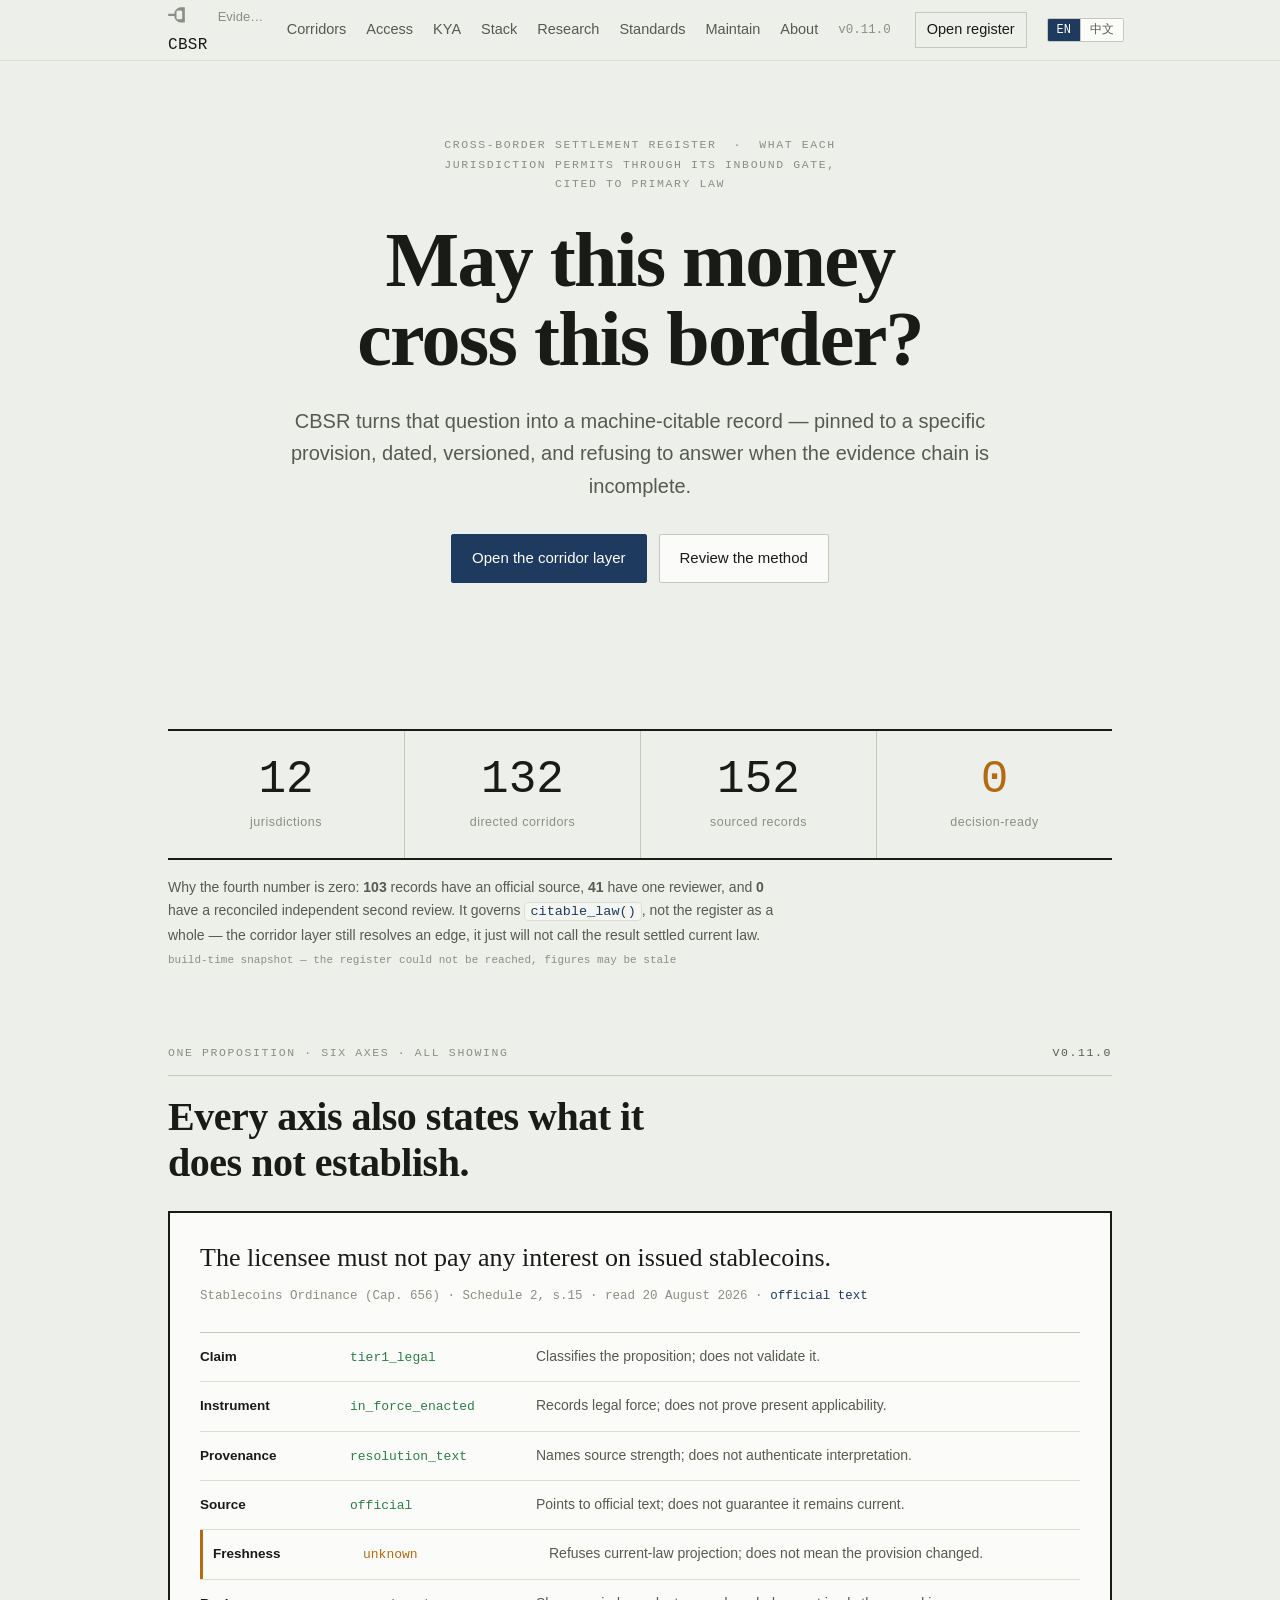
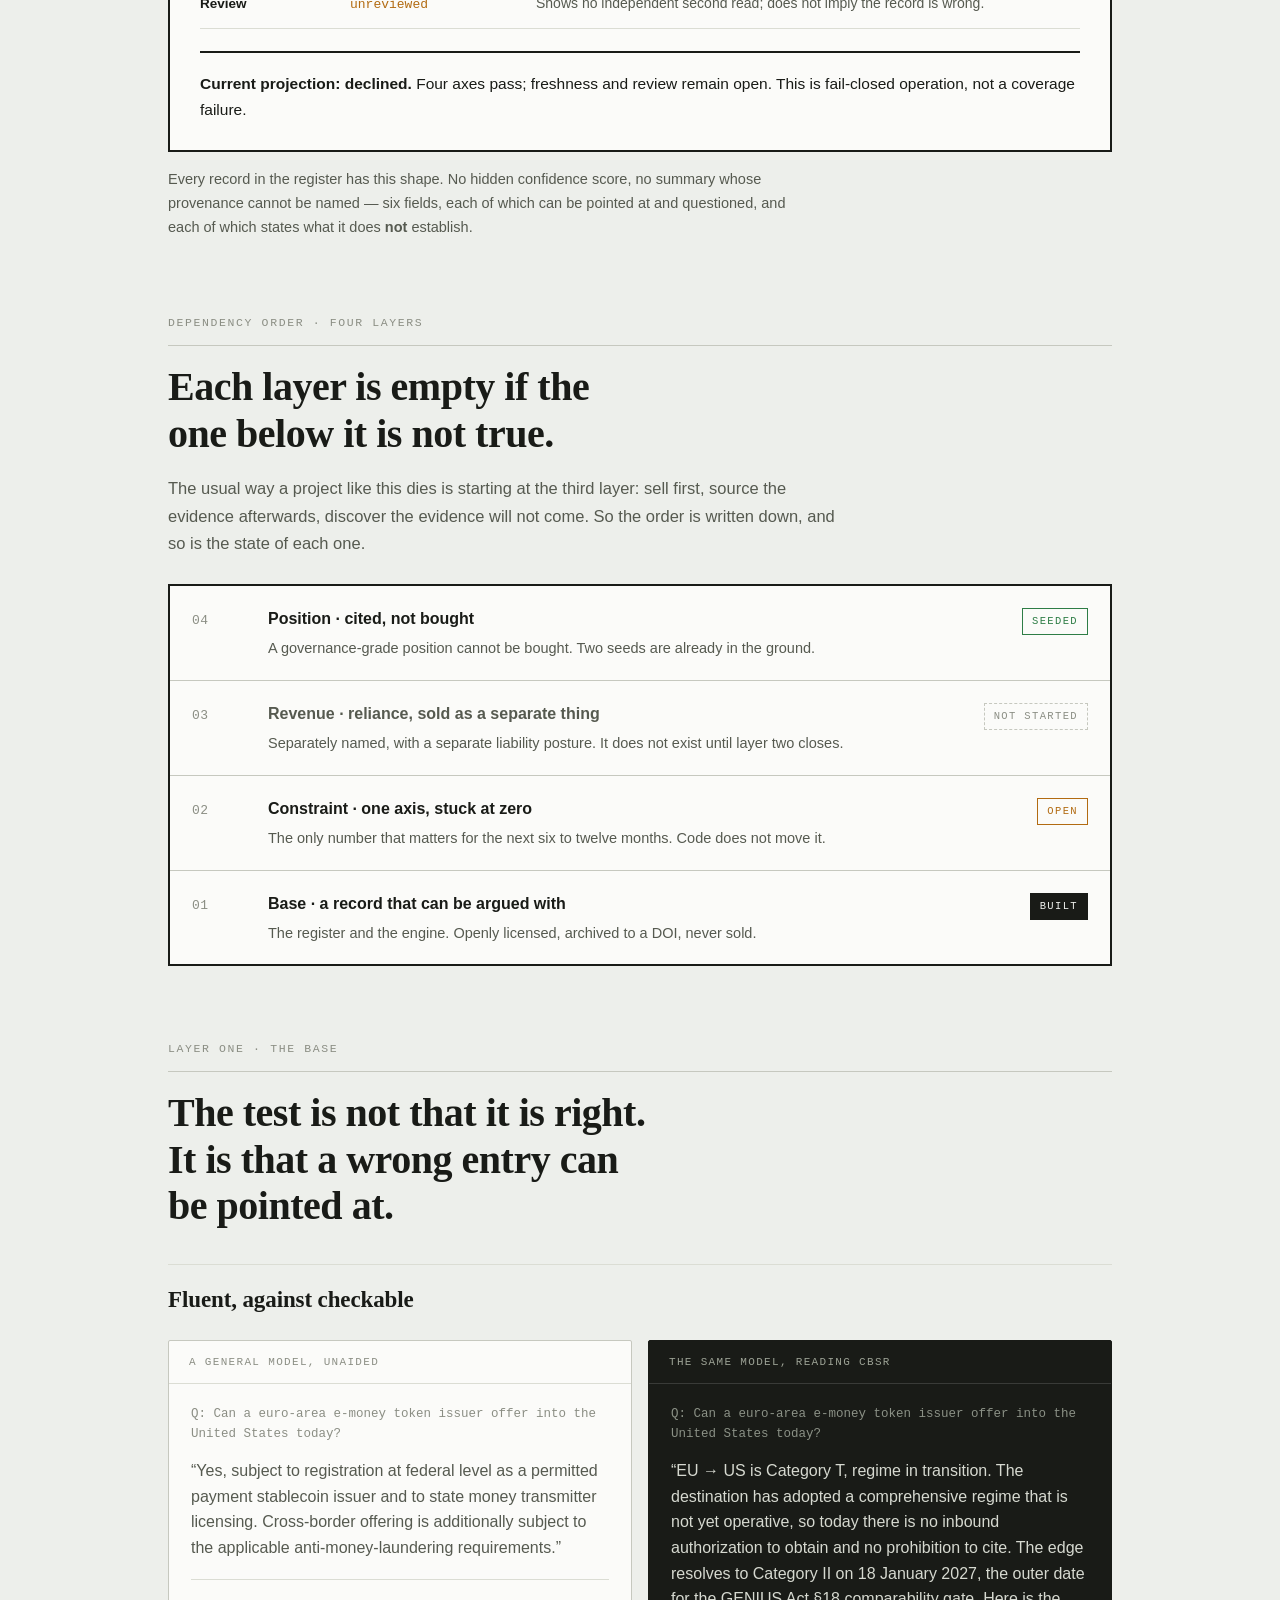
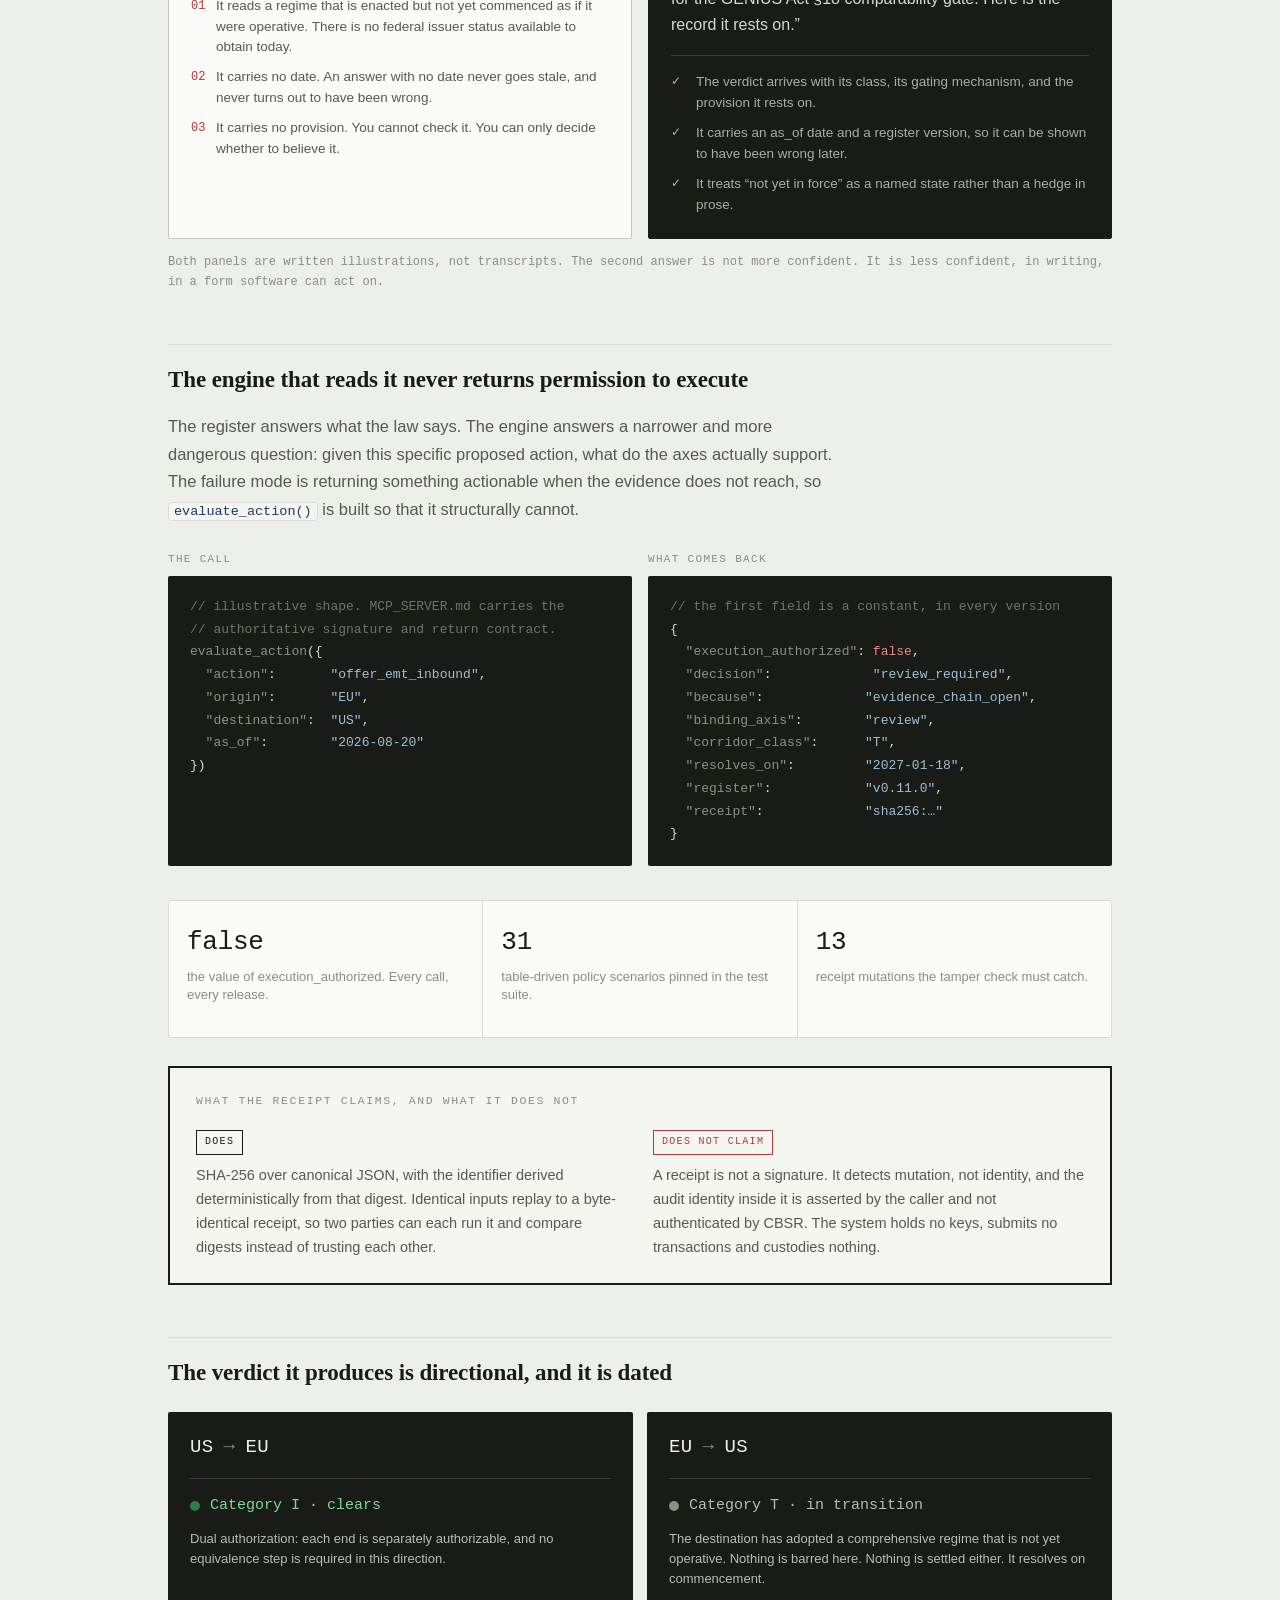
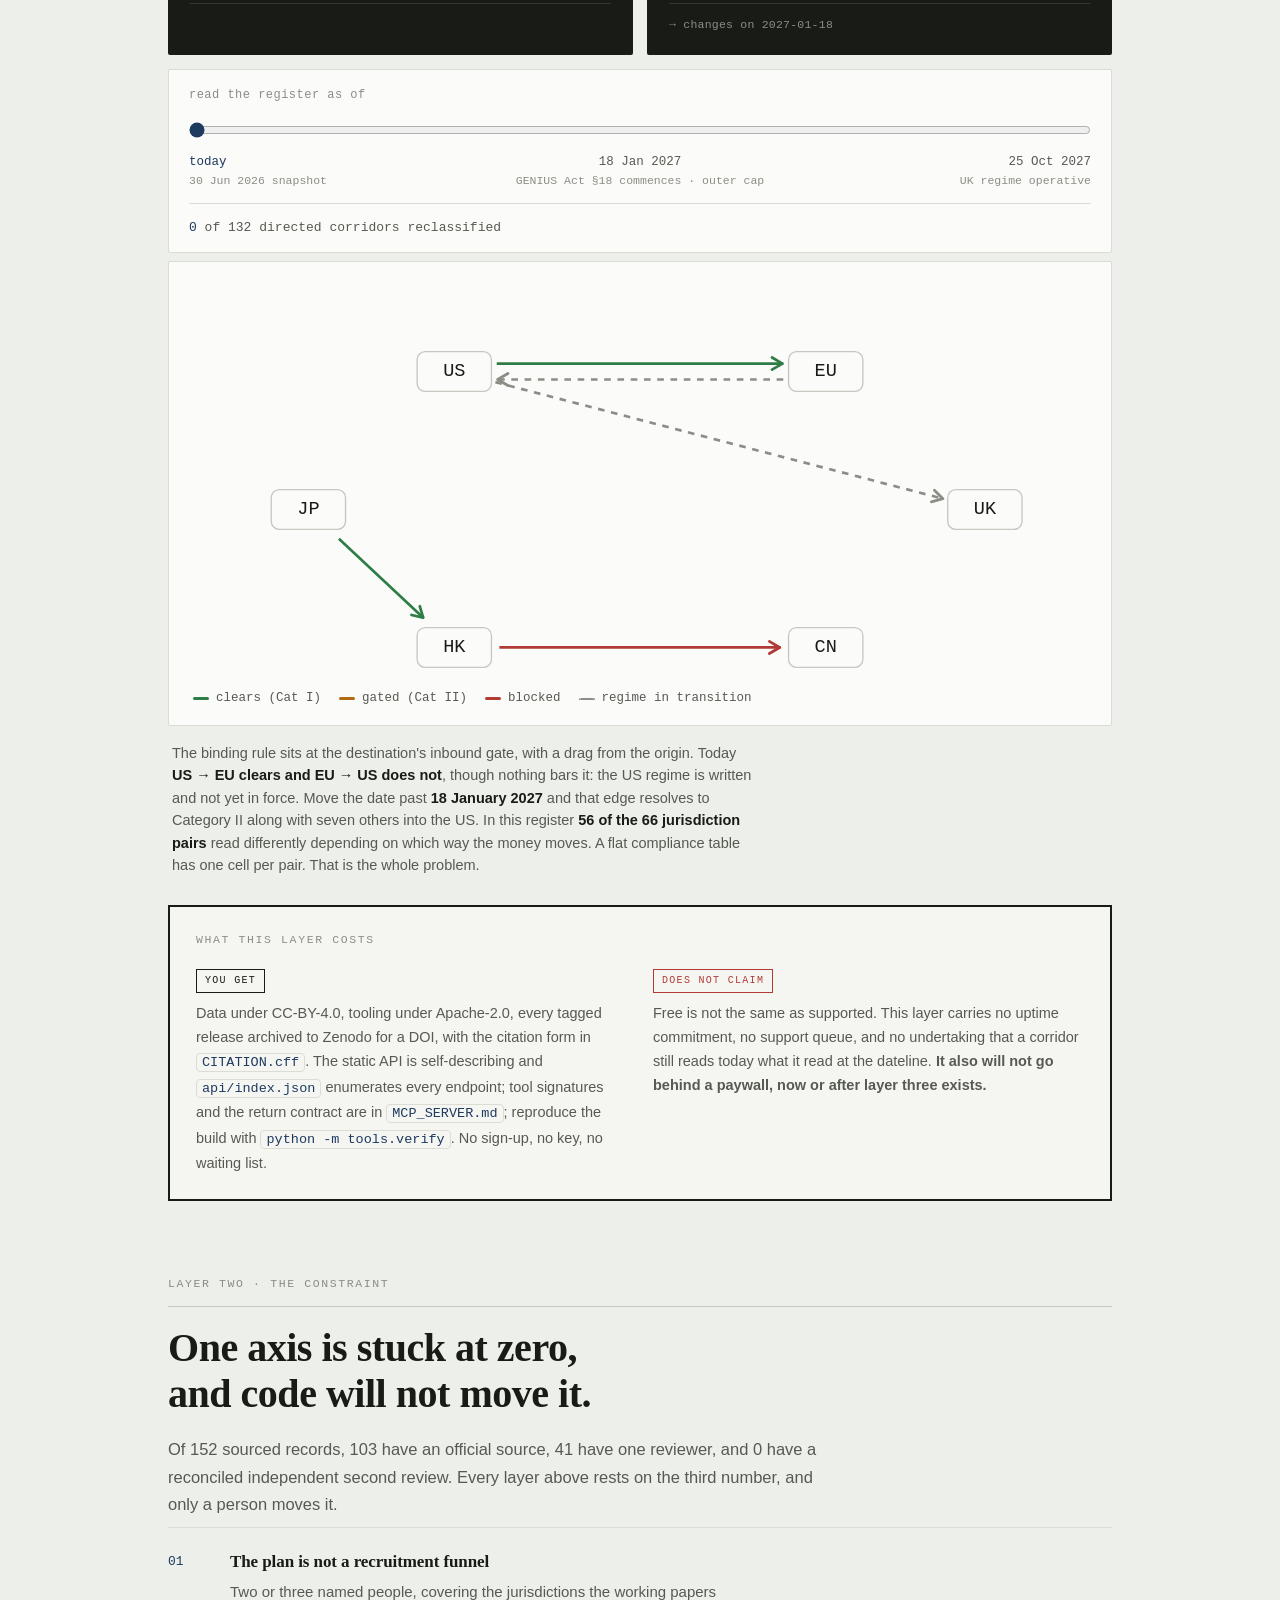
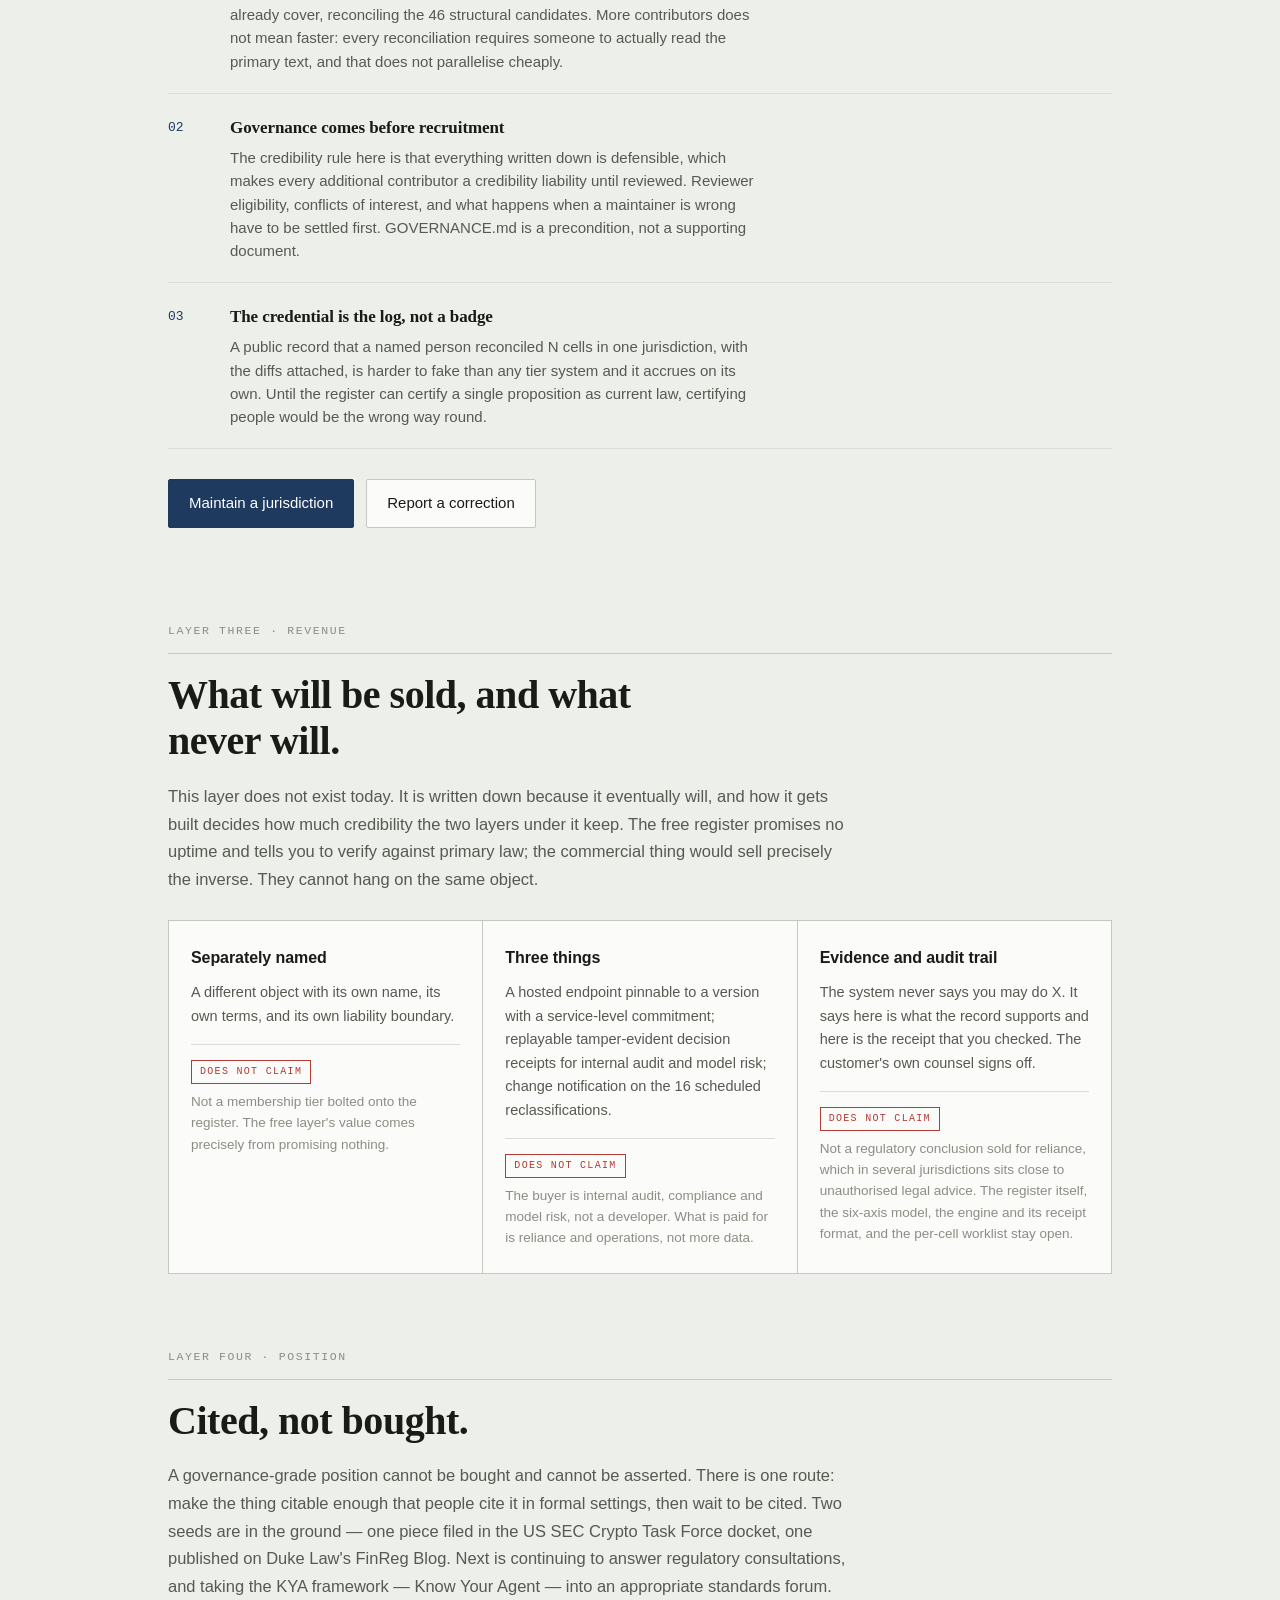
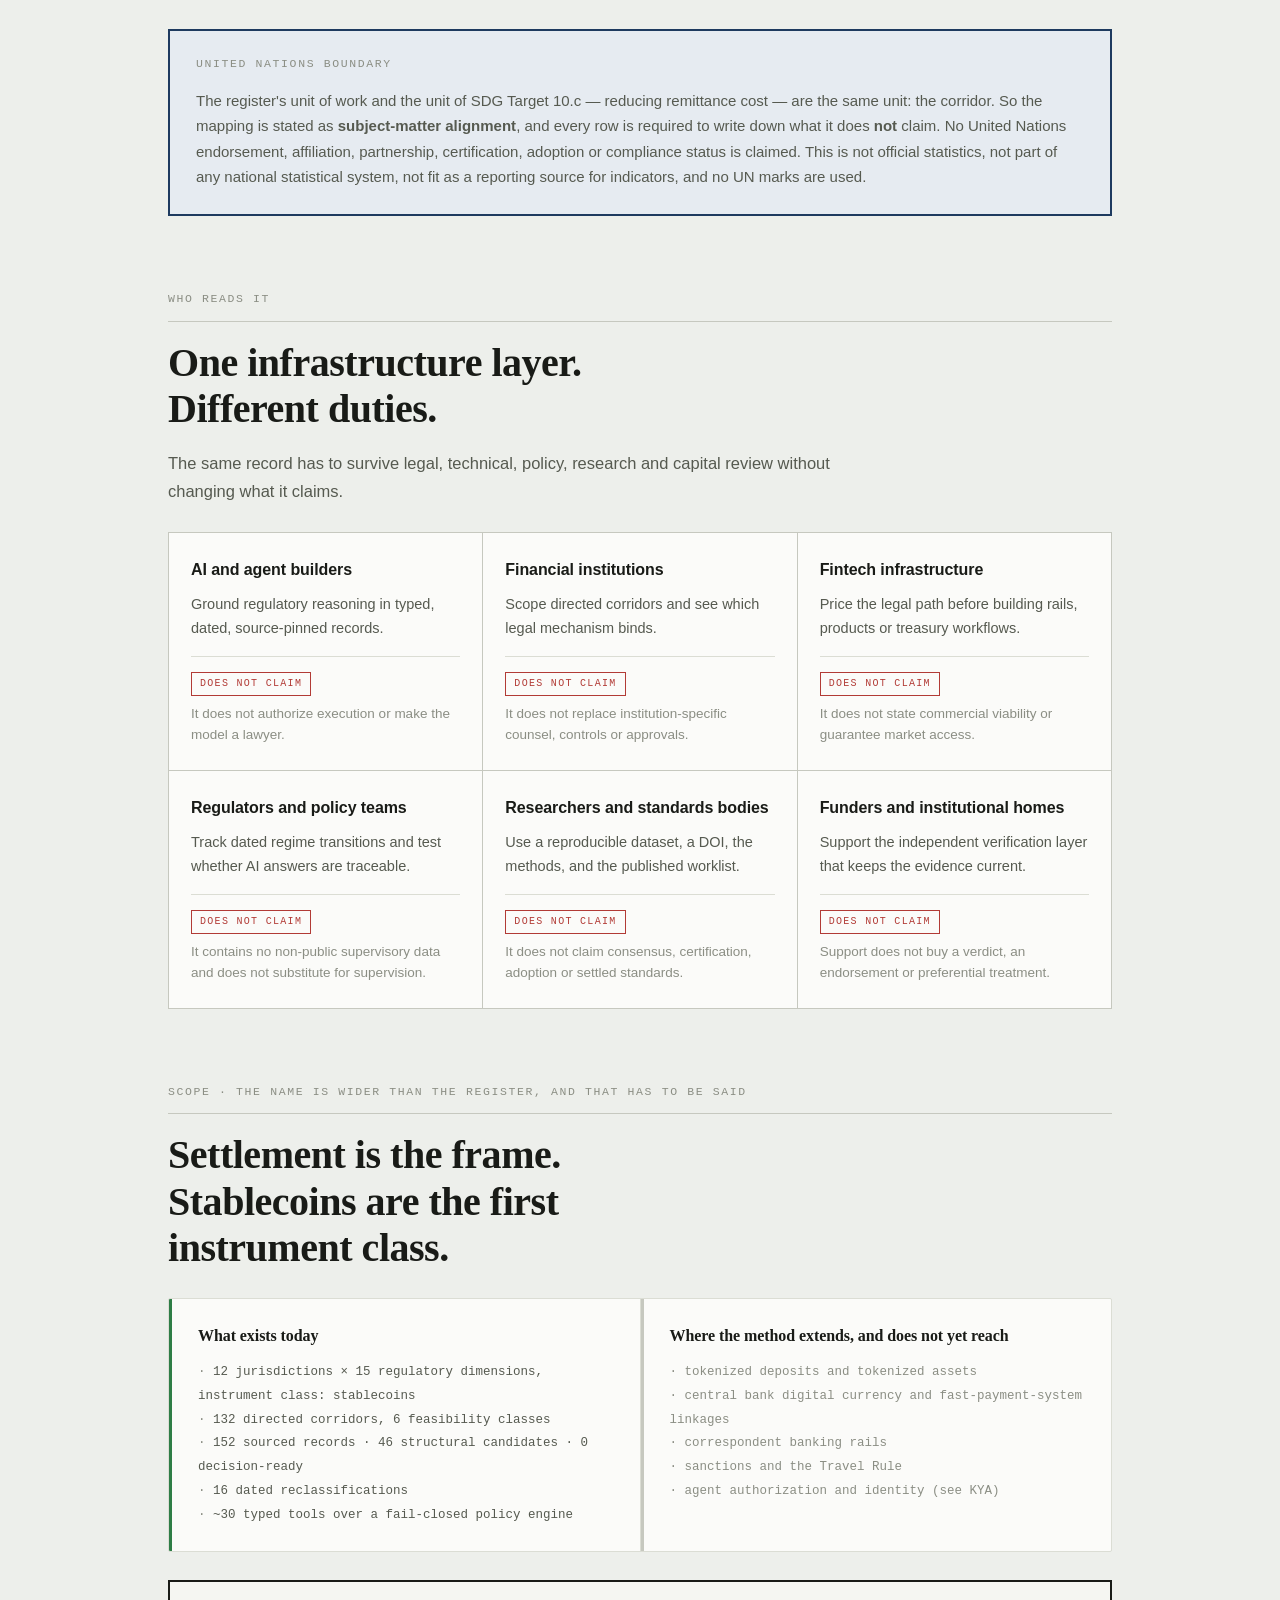
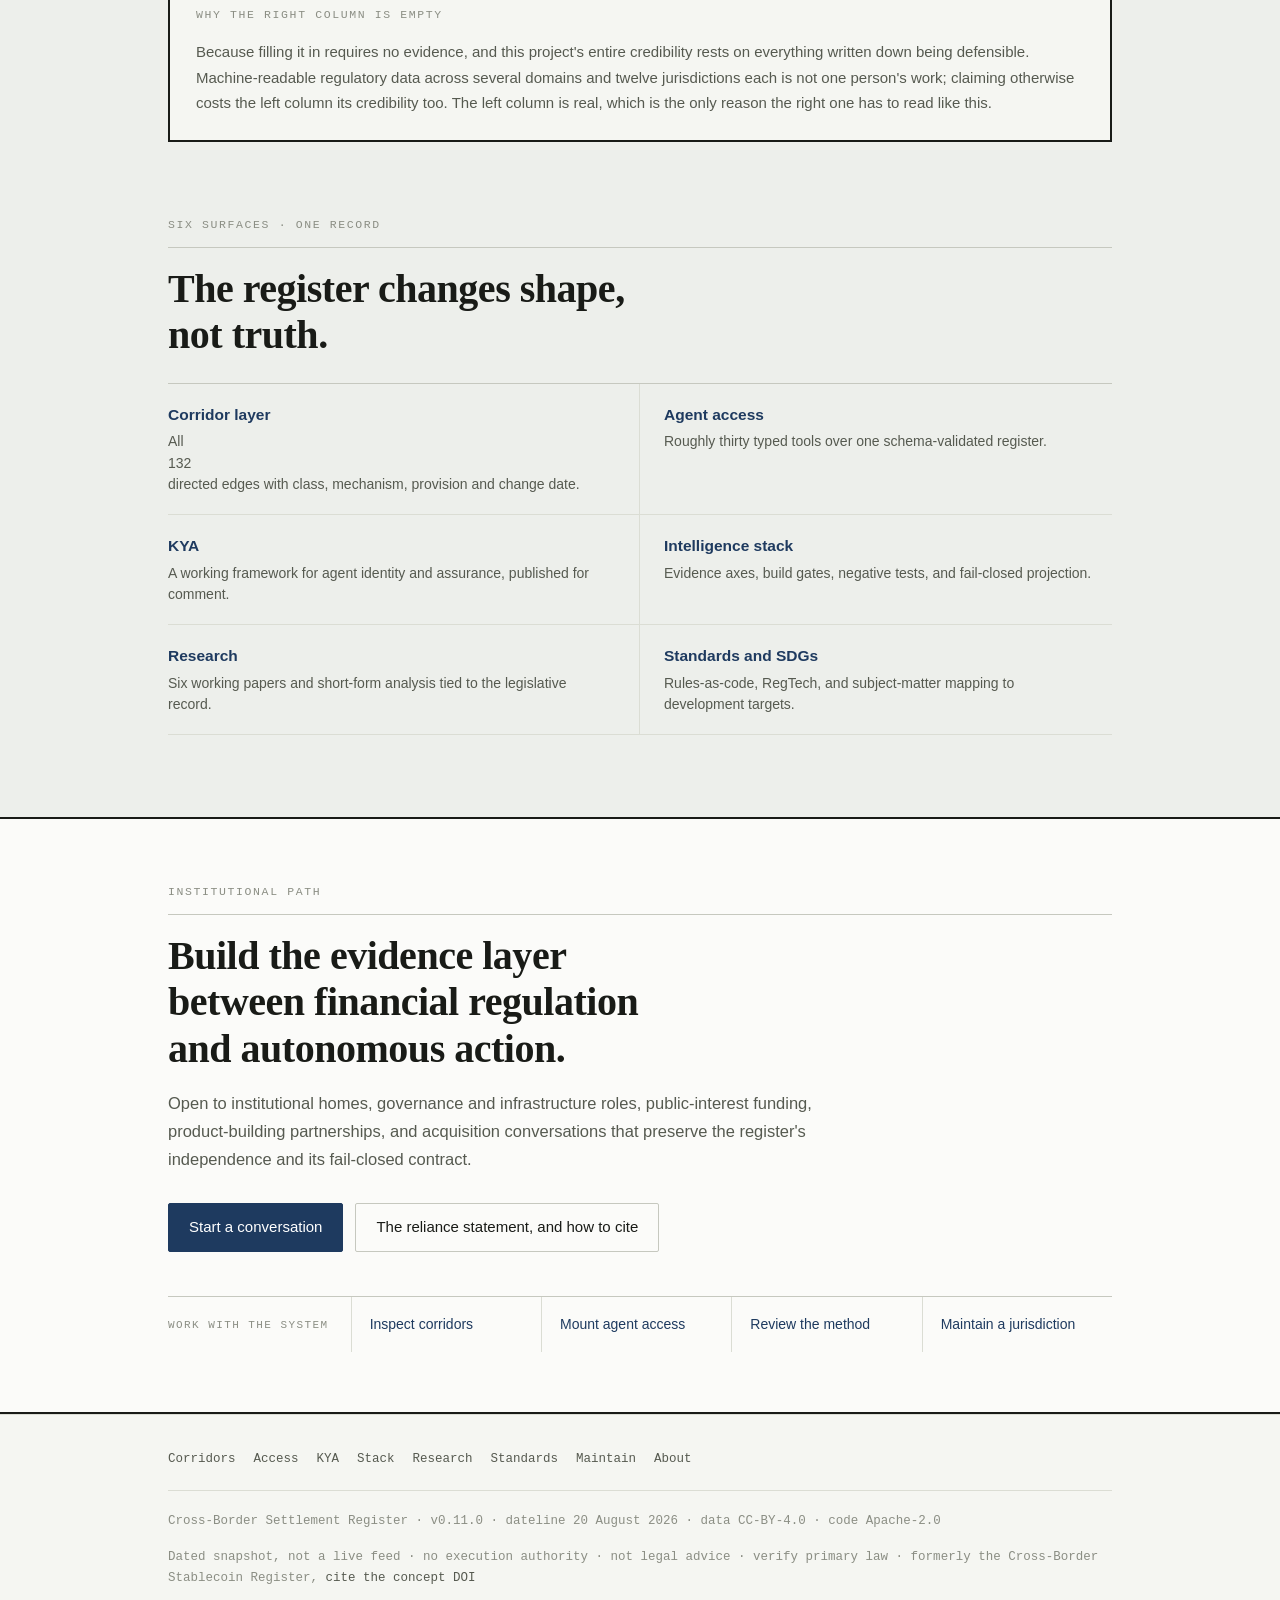
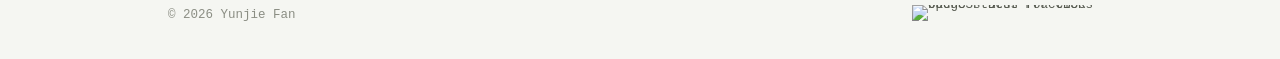
==== index.html @ 04cdef6b "v5" ====
<!DOCTYPE html>
<html lang="en"
      data-title-en="Cross-Border Settlement Register — what each jurisdiction permits through its inbound gate"
      data-title-zh="跨境结算登记册 — 每个法域的入境关口允许什么">
<head>
<meta charset="utf-8">
<meta name="viewport" content="width=device-width, initial-scale=1">
<meta name="color-scheme" content="light">
<meta name="referrer" content="strict-origin-when-cross-origin">
<meta http-equiv="Content-Security-Policy" content="default-src 'self'; script-src 'self'; style-src 'self' 'unsafe-inline' https://fonts.googleapis.com; font-src https://fonts.gstatic.com; img-src 'self' data: https://www.bestpractices.dev; connect-src 'self' https://yunjiefanresearch-hub.github.io; form-action https://formsubmit.co; frame-ancestors 'none'; base-uri 'none'">
<title>Cross-Border Settlement Register — what each jurisdiction permits through its inbound gate</title>
<meta name="description" content="CBSR turns 'may this money cross this border?' into a machine-citable record: pinned to a specific provision, dated, versioned, and refusing to answer when the evidence chain is incomplete. Twelve jurisdictions, 132 directed corridors, CC-BY-4.0.">
<meta name="author" content="Yunjie Fan">
<meta name="theme-color" content="#EDEFEB">
<link rel="icon" href="favicon.svg" type="image/svg+xml">

<meta property="og:type" content="website">
<meta property="og:site_name" content="Cross-Border Settlement Register">
<meta property="og:title" content="May this money cross this border?">
<meta property="og:description" content="A machine-citable record of what each jurisdiction permits through its inbound gate: pinned to a provision, dated, versioned, and silent when the evidence chain is incomplete.">
<meta property="og:url" content="__SITE_URL__">
<meta property="og:image" content="__SITE_URL__og-card.png">
<meta property="og:image:type" content="image/png">
<meta property="og:image:width" content="1200">
<meta property="og:image:height" content="630">
<meta property="og:image:alt" content="Cross-Border Settlement Register — four corridors converging on a single inbound gate.">
<meta property="og:logo" content="__SITE_URL__favicon.svg">
<meta property="og:locale" content="en">
<meta property="og:locale:alternate" content="zh_CN">
<link rel="canonical" href="__SITE_URL__">
<link rel="alternate" hreflang="en" href="__SITE_URL__">
<link rel="alternate" hreflang="zh-Hans" href="__SITE_URL__">
<link rel="alternate" hreflang="x-default" href="__SITE_URL__">
<meta name="twitter:card" content="summary_large_image">
<meta name="twitter:title" content="May this money cross this border?">
<meta name="twitter:description" content="A machine-citable record of what each jurisdiction permits through its inbound gate: pinned to a provision, dated, and silent when the evidence chain is incomplete.">
<meta name="twitter:image" content="__SITE_URL__og-card.png">

<link rel="preconnect" href="https://fonts.googleapis.com">
<link rel="preconnect" href="https://fonts.gstatic.com" crossorigin>
<link href="https://fonts.googleapis.com/css2?family=IBM+Plex+Mono:wght@400;500&family=IBM+Plex+Sans:wght@400;500;600&family=Source+Serif+4:opsz,wght@8..60,400;8..60,600&display=swap" rel="stylesheet">
<link rel="stylesheet" href="assets/cbsr.css">
<script src="assets/cbsr-live.js" defer></script>
</head>
<body class="home">
<a class="skip" href="#main">Skip to content</a>

<header class="top">
  <div class="wrap">
    <div class="brand"><a href="index.html"><span class="brand-mark" aria-hidden="true"><svg viewBox="0 0 100 93.88"><path fill="currentColor" fill-rule="evenodd" d="M75.51 1.02 L69.39 1.53 L69.39 2.55 L64.29 3.06 L64.29 4.08 L61.22 5.1 L58.16 7.14 L55.61 8.16 L52.55 11.22 L50 12.24 L46.94 16.33 L45.92 16.33 L43.88 20.41 L42.86 20.41 L40.82 25.51 L39.8 25.51 L39.29 30.61 L38.27 30.61 L38.27 39.29 L1.02 39.29 L1.02 53.06 L38.27 53.06 L38.27 62.24 L39.29 62.24 L39.8 67.35 L40.82 67.35 L42.86 72.45 L43.88 72.45 L45.92 76.53 L46.94 76.53 L50 80.61 L52.55 81.63 L55.61 84.69 L58.16 85.71 L61.22 87.76 L64.29 88.78 L64.29 89.8 L69.39 90.31 L69.39 91.33 L75.51 91.84 L98.98 91.84 L98.98 1.02 Z M75.51 20.41 L79.59 21.43 L82.65 24.49 L83.67 28.57 L83.67 64.29 L82.65 68.37 L79.59 71.43 L75.51 72.45 L58.16 72.45 L54.08 71.43 L51.02 68.37 L50 64.29 L50 28.57 L51.02 24.49 L54.08 21.43 L58.16 20.41 Z"/></svg></span><b>CBSR</b></a><span data-zh="智能体金融的证据基础设施">Evidence infrastructure for agentic finance</span></div>
    <nav class="nav">
      <a href="corridors.html" data-zh="通道">Corridors</a>
      <a href="agents.html" data-zh="接入">Access</a>
      <a href="kya.html" data-zh="KYA">KYA</a>
      <a href="method.html" data-zh="技术栈">Stack</a>
      <a href="research.html" data-zh="研究">Research</a>
      <a href="standards.html" data-zh="标准与目标">Standards</a>
      <a href="maintain.html" data-zh="参与维护">Maintain</a>
      <a href="about.html" data-zh="关于">About</a>
      <span class="ver" data-live="version" data-live-prefix="v">v0.11.0</span>
      <a class="openreg" href="https://github.com/yunjiefanresearch-hub/cross-border-stablecoin-register" target="_blank" rel="noopener" data-zh="打开登记册">Open register</a>
      <span class="langtog" id="langtog" role="group" aria-label="Language">
        <button type="button" data-lang="en">EN</button>
        <button type="button" data-lang="zh">中文</button>
      </span>
    </nav>
  </div>
</header>

<main id="main">

  <!-- ============================================================ HERO ==== -->
  <section class="hero-c" id="top">
    <div class="wrap">
      <p class="eyebrow" data-zh="跨境结算登记册 · 每个法域的入境关口允许什么，锚定到一手法律">Cross-Border Settlement Register &nbsp;·&nbsp; what each jurisdiction permits through its inbound gate, cited to primary law</p>
      <h1 data-zh="钱能不能过这道边界？">May this money cross this border?</h1>
      <p class="stand" data-zh="CBSR 把这个问题做成一份机器可引用的记录——锚定到具体条款，标注被读取的日期，随版本存档，并在证据链没闭合时拒绝作答。">CBSR turns that question into a machine-citable record &mdash; pinned to a specific provision, dated, versioned, and refusing to answer when the evidence chain is incomplete.</p>
      <div class="cta">
        <a class="btn pri" href="corridors.html" data-zh="打开通道层">Open the corridor layer</a>
        <a class="btn" href="method.html" data-zh="审阅方法">Review the method</a>
      </div>
    </div>
  </section>

  <div class="wrap">
    <div class="statband">
      <div><span class="stat-n" data-live="jurisdictions">12</span><span class="stat-l" data-zh="个法域">jurisdictions</span></div>
      <div><span class="stat-n" data-live="authored_corridors">132</span><span class="stat-l" data-zh="条有向通道">directed corridors</span></div>
      <div><span class="stat-n" data-live="records">152</span><span class="stat-l" data-zh="条溯源记录">sourced records</span></div>
      <div class="zero"><span class="stat-n" data-live="decision_ready">0</span><span class="stat-l" data-zh="条可作决策依据">decision-ready</span></div>
    </div>
    <p class="statnote" data-zh="第四个数字为什么是 0：<b data-live=&quot;official_source&quot;>103</b> 条有官方来源，<b data-live=&quot;primary_reviewed&quot;>41</b> 条有一名审阅人，<b data-live=&quot;reconciled&quot;>0</b> 条完成独立二审。它约束的是 citable_law()，不是整份登记册——通道层照样解得出一条边，只是不肯把结果称为已坐实的现行法。<span class=&quot;stamp-i&quot; data-live-stamp>构建期快照</span>">Why the fourth number is zero: <b data-live="official_source">103</b> records have an official source, <b data-live="primary_reviewed">41</b> have one reviewer, and <b data-live="reconciled">0</b> have a reconciled independent second review. It governs <span class="gk">citable_law()</span>, not the register as a whole &mdash; the corridor layer still resolves an edge, it just will not call the result settled current law. <span class="stamp-i" data-live-stamp>build-time snapshot</span></p>
  </div>

  <!-- ========================================================== RECORD ==== -->
  <section class="wrap" id="record">
    <p class="modkick" data-zh="一个命题 · 六条轴 · 全部摊开<span class=&quot;mk-v&quot; data-live=&quot;version&quot; data-live-prefix=&quot;v&quot;>v0.11.0</span>">One proposition &middot; six axes &middot; all showing<span class="mk-v" data-live="version" data-live-prefix="v">v0.11.0</span></p>
    <h2 class="h-big" data-zh="每一条轴都写明了它不主张什么。">Every axis also states what it does not establish.</h2>
    <article class="recx">
      <p class="recx-claim" data-zh="持牌人不得就已发行的稳定币支付任何利息。">The licensee must not pay any interest on issued stablecoins.</p>
      <p class="recx-src" data-zh="《稳定币条例》（第 656 章） · 附表 2 第 15 条 · 读取于 <span data-live=&quot;as_of&quot; data-live-format=&quot;date&quot;>2026 年 8 月 20 日</span> · <a href=&quot;https://www.elegislation.gov.hk/hk/cap656&quot; rel=&quot;noreferrer&quot;>官方原文</a>">Stablecoins Ordinance (Cap. 656) &middot; Schedule 2, s.15 &middot; read <span data-live="as_of" data-live-format="date">20 August 2026</span> &middot; <a href="https://www.elegislation.gov.hk/hk/cap656" rel="noreferrer">official text</a></p>

      <div class="axlist">
        <div class="axrow pass"><span class="k" data-zh="主张类型">Claim</span><span class="v">tier1_legal</span><span class="q" data-zh="给命题分类；不校验它成不成立。">Classifies the proposition; does not validate it.</span></div>
        <div class="axrow pass"><span class="k" data-zh="文书效力">Instrument</span><span class="v">in_force_enacted</span><span class="q" data-zh="记录法律效力；不证明它今天仍然适用。">Records legal force; does not prove present applicability.</span></div>
        <div class="axrow pass"><span class="k" data-zh="出处强度">Provenance</span><span class="v">resolution_text</span><span class="q" data-zh="指明来源强度；不对解释做认证。">Names source strength; does not authenticate interpretation.</span></div>
        <div class="axrow pass"><span class="k" data-zh="来源">Source</span><span class="v">official</span><span class="q" data-zh="指向官方原文；不保证它至今未变。">Points to official text; does not guarantee it remains current.</span></div>
        <div class="axrow fail binding"><span class="k" data-zh="时效">Freshness</span><span class="v">unknown</span><span class="q" data-zh="拒绝作为现行法投射；不意味着这条条文改了。">Refuses current-law projection; does not mean the provision changed.</span></div>
        <div class="axrow fail"><span class="k" data-zh="独立复核">Review</span><span class="v">unreviewed</span><span class="q" data-zh="表明没有第二个人读过；不暗示这条记录是错的。">Shows no independent second read; does not imply the record is wrong.</span></div>
      </div>

      <p class="recx-verdict" data-zh="<b>当前投射：拒绝。</b>四条轴通过，时效与独立复核仍未闭合。这是失败即关闭（fail-closed，指证据链没闭合时默认拒绝而不是默认放行）在运转，不是覆盖率失败。"><b>Current projection: declined.</b> Four axes pass; freshness and review remain open. This is fail-closed operation, not a coverage failure.</p>
    </article>
    <p class="modfoot" data-zh="登记册里每一条记录都是这个形状。没有隐藏的置信度分数，没有说不清出处的总结——六个字段，每一个都可以被指着问「这一条为什么是这个值」，也每一个都写明了它<b>不</b>主张什么。">Every record in the register has this shape. No hidden confidence score, no summary whose provenance cannot be named &mdash; six fields, each of which can be pointed at and questioned, and each of which states what it does <b>not</b> establish.</p>
  </section>

  <!-- =========================================================== SPINE ==== -->
  <section class="wrap" id="spine">
    <p class="modkick" data-zh="依赖顺序 · 四层">dependency order &middot; four layers</p>
    <h2 class="h-big" data-zh="下面一层不成立，上面一层就是空的。">Each layer is empty if the one below it is not true.</h2>
    <p class="h-lead" data-zh="这种项目最常见的死法是从第三层开始做：先卖东西，再回头补证据，然后发现证据补不上。所以顺序写在这里，状态也写在这里。">The usual way a project like this dies is starting at the third layer: sell first, source the evidence afterwards, discover the evidence will not come. So the order is written down, and so is the state of each one.</p>
    <div class="spine">
      <a class="rung built" href="#base">
        <span class="rn">01</span>
        <span class="rb">
          <span class="rt" data-zh="底座 · 一份可以被反驳的记录">Base &middot; a record that can be argued with</span>
          <span class="rd" data-zh="登记册与引擎。开放许可，存档带标识符，永不收费。">The register and the engine. Openly licensed, archived to a DOI, never sold.</span>
        </span>
        <span class="rs" data-zh="已建成">built</span>
      </a>
      <a class="rung open" href="#constraint">
        <span class="rn">02</span>
        <span class="rb">
          <span class="rt" data-zh="卡点 · 独立复核这一轴卡在 0 上">Constraint &middot; one axis, stuck at zero</span>
          <span class="rd" data-zh="未来 6 到 12 个月只有这一个指标。写代码动不了它。">The only number that matters for the next six to twelve months. Code does not move it.</span>
        </span>
        <span class="rs" data-zh="进行中">open</span>
      </a>
      <a class="rung later" href="#revenue">
        <span class="rn">03</span>
        <span class="rb">
          <span class="rt" data-zh="变现 · 把「可依赖」单独做成一件商品">Revenue &middot; reliance, sold as a separate thing</span>
          <span class="rd" data-zh="分开命名，分开责任姿态。第二层没走完之前它不会存在。">Separately named, with a separate liability posture. It does not exist until layer two closes.</span>
        </span>
        <span class="rs" data-zh="未开始">not started</span>
      </a>
      <a class="rung seeded" href="#position">
        <span class="rn">04</span>
        <span class="rb">
          <span class="rt" data-zh="位置 · 被引用，而不是被购买">Position &middot; cited, not bought</span>
          <span class="rd" data-zh="治理级位置买不到，只能被引用出来。已经有两颗种子。">A governance-grade position cannot be bought. Two seeds are already in the ground.</span>
        </span>
        <span class="rs" data-zh="有种子">seeded</span>
      </a>
    </div>
  </section>

  <!-- ============================================================ BASE ==== -->
  <section class="wrap" id="base">
    <p class="modkick" data-zh="第一层 · 底座">layer one &middot; the base</p>
    <h2 class="h-big" data-zh="验收标准不是「说得对」，是「错了能被指出来」。">The test is not that it is right. It is that a wrong entry can be pointed at.</h2>

    <h3 class="h-sub" data-zh="流利的答案，和可核对的答案">Fluent, against checkable</h3>
    <div class="split">
      <div class="ans">
        <div class="ans-h" data-zh="一个通用模型，无接地">A general model, unaided</div>
        <div class="ans-b">
          <p class="ans-q" data-zh="问：一家欧元区电子货币代币发行人，今天能不能向美国提供服务？">Q: Can a euro-area e-money token issuer offer into the United States today?</p>
          <p class="ans-t" data-zh="「可以，但需要在联邦层面注册为受许可的支付型稳定币发行人，并在各州取得资金转移牌照。跨境提供还须遵守适用的反洗钱要求。」">&ldquo;Yes, subject to registration at federal level as a permitted payment stablecoin issuer and to state money transmitter licensing. Cross-border offering is additionally subject to the applicable anti-money-laundering requirements.&rdquo;</p>
          <ul class="ans-flags">
            <li><span class="m">01</span><span data-zh="它把一部已通过、尚未施行的制度当成现行有效法来读。今天不存在可取得的联邦发行人身份。">It reads a regime that is enacted but not yet commenced as if it were operative. There is no federal issuer status available to obtain today.</span></li>
            <li><span class="m">02</span><span data-zh="它没有日期。一个没有日期的答案永远不会过期，也永远不会被证明错了。">It carries no date. An answer with no date never goes stale, and never turns out to have been wrong.</span></li>
            <li><span class="m">03</span><span data-zh="它没有条款。你无法核对它，只能选择信或不信。">It carries no provision. You cannot check it. You can only decide whether to believe it.</span></li>
          </ul>
        </div>
      </div>
      <div class="ans good">
        <div class="ans-h" data-zh="同一个模型，读着 CBSR">The same model, reading CBSR</div>
        <div class="ans-b">
          <p class="ans-q" data-zh="问：一家欧元区电子货币代币发行人，今天能不能向美国提供服务？">Q: Can a euro-area e-money token issuer offer into the United States today?</p>
          <p class="ans-t" data-zh="「EU → US 属于类别 T，制度过渡中。目的地已通过一套完整制度但尚未施行，所以今天既无入境授权可取得，也无禁止可援引。这条边在 2027 年 1 月 18 日消解为类别 II，即 GENIUS 法案第 18 条可比性关口生效的最晚日期。以下是它依据的记录。」">&ldquo;EU&nbsp;&rarr;&nbsp;US is Category T, regime in transition. The destination has adopted a comprehensive regime that is not yet operative, so today there is no inbound authorization to obtain and no prohibition to cite. The edge resolves to Category II on 18 January 2027, the outer date for the GENIUS Act §18 comparability gate. Here is the record it rests on.&rdquo;</p>
          <ul class="ans-flags">
            <li><span class="m">✓</span><span data-zh="结论带着分类、机制和它依据的一手条款。">The verdict arrives with its class, its gating mechanism, and the provision it rests on.</span></li>
            <li><span class="m">✓</span><span data-zh="它带 as_of 日期和登记册版本，所以它可以在以后被证明是错的。">It carries an as_of date and a register version, so it can be shown to have been wrong later.</span></li>
            <li><span class="m">✓</span><span data-zh="它把「尚未施行」当作一个具名状态，而不是一句免责声明。">It treats &ldquo;not yet in force&rdquo; as a named state rather than a hedge in prose.</span></li>
          </ul>
        </div>
      </div>
    </div>
    <p class="subcap" data-zh="两段都是写出来的示例，不是某次会话的记录。第二个答案并不更自信——它是把「不确定」写了下来，写成软件能据以行动的形式。">Both panels are written illustrations, not transcripts. The second answer is not more confident. It is less confident, in writing, in a form software can act on.</p>

    <h3 class="h-sub" data-zh="读它的那台引擎，永远不会返回执行授权">The engine that reads it never returns permission to execute</h3>
    <p class="h-lead" data-zh="登记册回答「法律说了什么」。引擎回答一个更窄、也更危险的问题：就这个具体动作而言，现有证据撑得住什么结论。这类系统最容易出的事，是在证据不足时给出一个听起来能照做的答案，所以 evaluate_action() 被设计成结构上做不到这件事。">The register answers what the law says. The engine answers a narrower and more dangerous question: given this specific proposed action, what do the axes actually support. The failure mode is returning something actionable when the evidence does not reach, so <span class="gk">evaluate_action()</span> is built so that it structurally cannot.</p>
    <div class="decide-pair">
      <div>
        <p class="env-h" data-zh="调用">the call</p>
        <pre class="env" aria-label="An illustrative evaluate_action call"><span class="c" data-zh="// 这里给的是形状示例。权威签名与返回契约见">// illustrative shape. MCP_SERVER.md carries the</span>
<span class="c" data-zh="// MCP_SERVER.md。">// authoritative signature and return contract.</span>
<span class="k">evaluate_action</span>({
  <span class="k">"action"</span>:       <span class="s">"offer_emt_inbound"</span>,
  <span class="k">"origin"</span>:       <span class="s">"EU"</span>,
  <span class="k">"destination"</span>:  <span class="s">"US"</span>,
  <span class="k">"as_of"</span>:        <span class="s">"2026-08-20"</span>
})</pre>
      </div>
      <div>
        <p class="env-h" data-zh="返回">what comes back</p>
        <pre class="env" aria-label="An illustrative evaluate_action response"><span class="c" data-zh="// 第一个字段是常量，每个版本都是">// the first field is a constant, in every version</span>
{
  <span class="k">"execution_authorized"</span>: <span class="r">false</span>,
  <span class="k">"decision"</span>:             <span class="s">"review_required"</span>,
  <span class="k">"because"</span>:             <span class="s">"evidence_chain_open"</span>,
  <span class="k">"binding_axis"</span>:        <span class="s">"review"</span>,
  <span class="k">"corridor_class"</span>:      <span class="s">"T"</span>,
  <span class="k">"resolves_on"</span>:         <span class="s">"2027-01-18"</span>,
  <span class="k">"register"</span>:            <span class="s">"v0.11.0"</span>,
  <span class="k">"receipt"</span>:             <span class="s">"sha256:…"</span>
}</pre>
      </div>
    </div>
    <div class="figs">
      <div class="fig"><div class="n">false</div><p class="l" data-zh="execution_authorized 的取值。每次调用，每个版本。">the value of execution_authorized. Every call, every release.</p></div>
      <div class="fig"><div class="n">31</div><p class="l" data-zh="表驱动的政策场景，钉在测试套件里。">table-driven policy scenarios pinned in the test suite.</p></div>
      <div class="fig"><div class="n">13</div><p class="l" data-zh="回执篡改用例，任一处改动都必须被检出。">receipt mutations the tamper check must catch.</p></div>
    </div>
    <div class="boundary">
      <p class="bh" data-zh="回执主张什么，不主张什么">what the receipt claims, and what it does not</p>
      <div class="bpair">
        <div><span class="bl sup" data-zh="它做到">Does</span><p data-zh="对规范化 JSON 取 SHA-256，回执标识由摘要确定性导出。相同输入重放得到逐字节相同的回执，所以两个人可以各自跑一遍再比对哈希，而不必互相信任。">SHA-256 over canonical JSON, with the identifier derived deterministically from that digest. Identical inputs replay to a byte-identical receipt, so two parties can each run it and compare digests instead of trusting each other.</p></div>
        <div><span class="bl non" data-zh="它不主张">Does not claim</span><p data-zh="回执不是签名。它检出的是篡改，不是身份；里面那个审计身份由调用方声称，CBSR 不做验证。这套系统不持有密钥、不提交交易、不托管资产。">A receipt is not a signature. It detects mutation, not identity, and the audit identity inside it is asserted by the caller and not authenticated by CBSR. The system holds no keys, submits no transactions and custodies nothing.</p></div>
      </div>
    </div>

    <h3 class="h-sub" data-zh="它给出的结论是有向的，而且带生效日期">The verdict it produces is directional, and it is dated</h3>
    <div class="proof">
      <div class="pcards" aria-live="polite">
        <div class="pcard">
          <div class="flow"><span>US</span><span class="arrow">→</span><span>EU</span></div>
          <div class="line"></div>
          <div class="cls"><span class="dot" id="f-dot"></span><span id="f-cls"></span></div>
          <p class="note" id="f-note"></p>
          <p class="stamp" id="f-stamp"></p>
        </div>
        <div class="pcard">
          <div class="flow"><span>EU</span><span class="arrow">→</span><span>US</span></div>
          <div class="line"></div>
          <div class="cls"><span class="dot" id="r-dot"></span><span id="r-cls"></span></div>
          <p class="note" id="r-note"></p>
          <p class="stamp" id="r-stamp"></p>
        </div>
      </div>
      <div class="scrub">
        <label class="scrub-lab" for="asof" data-zh="把登记册读到这一天">read the register as of</label>
        <input type="range" id="asof" min="0" max="2" step="1" value="0" aria-describedby="pcount">
        <div class="stops" id="stops"></div>
        <p class="pcount" id="pcount"></p>
      </div>
    </div>
    <div class="graph">
      <svg viewBox="0 0 680 300" role="img" id="gsvg" aria-label="A directed graph of six of the twelve jurisdictions, drawn at the date selected on the control above. At today's date: US to EU clears; EU to US is in transition; Japan to Hong Kong clears; Hong Kong to mainland China is blocked; US to UK is in transition and clears on 25 October 2027.">
        <defs>
          <marker id="ah" viewBox="0 0 10 10" refX="8.5" refY="5" markerWidth="6.5" markerHeight="6.5" orient="auto-start-reverse">
            <path d="M2 1.5L8 5L2 8.5" fill="none" stroke="context-stroke" stroke-width="1.6" stroke-linecap="round" stroke-linejoin="round"/>
          </marker>
        </defs>
        <line id="e-us-eu" x1="232" y1="60" x2="448" y2="60" stroke="#2E7D46" stroke-width="2" marker-end="url(#ah)"/>
        <line id="e-eu-us" x1="448" y1="72" x2="232" y2="72" stroke="#8B8E84" stroke-width="2" stroke-dasharray="5 5" marker-end="url(#ah)"/>
        <line x1="113" y1="192" x2="177" y2="252" stroke="#2E7D46" stroke-width="2" marker-end="url(#ah)"/>
        <line x1="234" y1="274" x2="446" y2="274" stroke="#B23B36" stroke-width="2" marker-end="url(#ah)"/>
        <line id="e-us-uk" x1="231" y1="74" x2="569" y2="162" stroke="#8B8E84" stroke-width="2" stroke-dasharray="5 5" marker-end="url(#ah)"/>
        <g font-family="IBM Plex Mono, monospace" font-size="14" font-weight="500" fill="#191B17">
          <rect x="172" y="51" width="56" height="30" rx="6" fill="#FBFBF9" stroke="#C6C8BF"/><text x="200" y="66" text-anchor="middle" dominant-baseline="central">US</text>
          <rect x="452" y="51" width="56" height="30" rx="6" fill="#FBFBF9" stroke="#C6C8BF"/><text x="480" y="66" text-anchor="middle" dominant-baseline="central">EU</text>
          <rect x="572" y="155" width="56" height="30" rx="6" fill="#FBFBF9" stroke="#C6C8BF"/><text x="600" y="170" text-anchor="middle" dominant-baseline="central">UK</text>
          <rect x="452" y="259" width="56" height="30" rx="6" fill="#FBFBF9" stroke="#C6C8BF"/><text x="480" y="274" text-anchor="middle" dominant-baseline="central">CN</text>
          <rect x="172" y="259" width="56" height="30" rx="6" fill="#FBFBF9" stroke="#C6C8BF"/><text x="200" y="274" text-anchor="middle" dominant-baseline="central">HK</text>
          <rect x="62" y="155" width="56" height="30" rx="6" fill="#FBFBF9" stroke="#C6C8BF"/><text x="90" y="170" text-anchor="middle" dominant-baseline="central">JP</text>
        </g>
      </svg>
      <div class="legend">
        <span data-zh="<i class=&quot;swatch bg-clear&quot;></i>可清算（类别 I）"><i class="swatch bg-clear"></i>clears (Cat I)</span>
        <span data-zh="<i class=&quot;swatch bg-gate&quot;></i>需过闸（类别 II）"><i class="swatch bg-gate"></i>gated (Cat II)</span>
        <span data-zh="<i class=&quot;swatch bg-block&quot;></i>受阻"><i class="swatch bg-block"></i>blocked</span>
        <span data-zh="<i class=&quot;swatch dash&quot;></i>制度过渡中"><i class="swatch dash"></i>regime in transition</span>
      </div>
    </div>
    <p class="gcap" data-zh="绑定规则读自目的地的入境关口，并叠加来自起点的拖拽。今天<b>美国 → 欧盟可清算，而欧盟 → 美国不行</b>，原因并不是它被禁止：美国的制度已经通过、尚未施行。把日期拖过 <b>2027 年 1 月 18 日</b>，这条边连同另外七条入美通道一起变成类别 II。本登记册的 66 对法域中，有 <b>56 对</b>会因资金流向不同而给出不同结论——一张扁平的合规表一格只能填一个答案，问题就出在这儿。">The binding rule sits at the destination's inbound gate, with a drag from the origin. Today <b>US &rarr; EU clears and EU &rarr; US does not</b>, though nothing bars it: the US regime is written and not yet in force. Move the date past <b>18 January 2027</b> and that edge resolves to Category II along with seven others into the US. In this register <b>56 of the 66 jurisdiction pairs</b> read differently depending on which way the money moves. A flat compliance table has one cell per pair. That is the whole problem.</p>

    <div class="boundary">
      <p class="bh" data-zh="这一层的价格">what this layer costs</p>
      <div class="bpair">
        <div><span class="bl sup" data-zh="你拿到">You get</span><p data-zh="数据 CC-BY-4.0，工具 Apache-2.0，每个打标签的版本存档到 Zenodo 并获数字对象标识符，引用格式在 <span class=&quot;gk&quot;>CITATION.cff</span>。静态接口自描述，<span class=&quot;gk&quot;>api/index.json</span> 枚举全部端点；工具签名与返回契约在 <span class=&quot;gk&quot;>MCP_SERVER.md</span>；复现构建跑 <span class=&quot;gk&quot;>python -m tools.verify</span>。不需要注册，不需要密钥，没有等待名单。">Data under CC-BY-4.0, tooling under Apache-2.0, every tagged release archived to Zenodo for a DOI, with the citation form in <span class="gk">CITATION.cff</span>. The static API is self-describing and <span class="gk">api/index.json</span> enumerates every endpoint; tool signatures and the return contract are in <span class="gk">MCP_SERVER.md</span>; reproduce the build with <span class="gk">python -m tools.verify</span>. No sign-up, no key, no waiting list.</p></div>
        <div><span class="bl non" data-zh="它不主张">Does not claim</span><p data-zh="免费不等于有保障。这一层没有可用性承诺，没有支持队列，也不保证任何一条通道今天读到的还是它在截止日读到的那个结论。<b>它也不会被放进任何付费墙——现在不会，第三层建起来之后也不会。</b>">Free is not the same as supported. This layer carries no uptime commitment, no support queue, and no undertaking that a corridor still reads today what it read at the dateline. <b>It also will not go behind a paywall, now or after layer three exists.</b></p></div>
      </div>
    </div>
  </section>

  <!-- ====================================================== CONSTRAINT ==== -->
  <section class="wrap" id="constraint">
    <p class="modkick" data-zh="第二层 · 卡点">layer two &middot; the constraint</p>
    <h2 class="h-big" data-zh="一条轴卡在 0 上，而写代码动不了它。">One axis is stuck at zero, and code will not move it.</h2>
    <p class="h-lead" data-zh="<span data-live=&quot;records&quot;>152</span> 条溯源记录里，<span data-live=&quot;official_source&quot;>103</span> 条有官方来源，<span data-live=&quot;primary_reviewed&quot;>41</span> 条有一名审阅人，<span data-live=&quot;reconciled&quot;>0</span> 条完成了独立二审。上面每一层的可信度都压在第三个数字上，而它只能由人来动。">Of <span data-live="records">152</span> sourced records, <span data-live="official_source">103</span> have an official source, <span data-live="primary_reviewed">41</span> have one reviewer, and <span data-live="reconciled">0</span> have a reconciled independent second review. Every layer above rests on the third number, and only a person moves it.</p>
    <div class="layers">
      <div class="layer"><div class="ix">01</div><div>
        <h3 data-zh="做法不是搭招募漏斗">The plan is not a recruitment funnel</h3>
        <p data-zh="是定点找两到三个人，覆盖已经写过论文的那几个法域，把 <span data-live=&quot;structural_candidates&quot;>46</span> 条结构性候选的二审做完。招得多不等于走得快：每一条二审都要有人真的把一手条文读一遍，这件事没有并行捷径。">Two or three named people, covering the jurisdictions the working papers already cover, reconciling the <span data-live="structural_candidates">46</span> structural candidates. More contributors does not mean faster: every reconciliation requires someone to actually read the primary text, and that does not parallelise cheaply.</p></div></div>
      <div class="layer"><div class="ix">02</div><div>
        <h3 data-zh="治理写在招募前面">Governance comes before recruitment</h3>
        <p data-zh="这个项目的可信度规则是「写下来的都撑得住」，所以每多一个贡献者就多一份可信度负债。复核人资格、利益冲突、以及维护者出错时怎么处理，必须先定清楚——GOVERNANCE.md 是先决条件，不是补充材料。">The credibility rule here is that everything written down is defensible, which makes every additional contributor a credibility liability until reviewed. Reviewer eligibility, conflicts of interest, and what happens when a maintainer is wrong have to be settled first. GOVERNANCE.md is a precondition, not a supporting document.</p></div></div>
      <div class="layer"><div class="ix">03</div><div>
        <h3 data-zh="凭证是复核日志，不是徽章">The credential is the log, not a badge</h3>
        <p data-zh="一份「某人在某法域完成了 N 格独立二审，差异逐条在此」的公开记录，比任何等级制都难伪造，而且它自己会长出来，不需要谁来颁发。在登记册还不能把一条命题认证为现行法之前，先给人发等级是本末倒置。">A public record that a named person reconciled N cells in one jurisdiction, with the diffs attached, is harder to fake than any tier system and it accrues on its own. Until the register can certify a single proposition as current law, certifying people would be the wrong way round.</p></div></div>
    </div>
    <div class="cta">
      <a class="btn pri" href="maintain.html" data-zh="申请维护一个法域">Maintain a jurisdiction</a>
      <a class="btn" href="https://github.com/yunjiefanresearch-hub/cross-border-stablecoin-register/issues" target="_blank" rel="noopener" data-zh="提交一处更正">Report a correction</a>
    </div>
  </section>

  <!-- ========================================================= REVENUE ==== -->
  <section class="wrap" id="revenue">
    <p class="modkick" data-zh="第三层 · 变现">layer three &middot; revenue</p>
    <h2 class="h-big" data-zh="会卖什么，以及什么永远不卖。">What will be sold, and what never will.</h2>
    <p class="h-lead" data-zh="这一层今天不存在。写在这里是因为它迟早要存在，而它建起来的方式会决定下面两层还剩多少可信度。免费的登记册承诺的是「无可用性承诺、依赖前请回一手来源核对」，商业那一份卖的恰好是反面——两者不能挂在同一个对象上。">This layer does not exist today. It is written down because it eventually will, and how it gets built decides how much credibility the two layers under it keep. The free register promises no uptime and tells you to verify against primary law; the commercial thing would sell precisely the inverse. They cannot hang on the same object.</p>
    <div class="duty">
      <article>
        <h3 data-zh="分开命名，分开责任姿态">Separately named</h3>
        <p class="dsup" data-zh="另一件东西：自己的名字、自己的服务条款、自己的责任边界。">A different object with its own name, its own terms, and its own liability boundary.</p>
        <p class="dnon"><span class="bl non" data-zh="它不主张">Does not claim</span><span data-zh="不是在同一份登记册上加一个「会员」层级。免费那份的价值恰恰来自它什么都不承诺。">Not a membership tier bolted onto the register. The free layer's value comes precisely from promising nothing.</span></p>
      </article>
      <article>
        <h3 data-zh="卖三样">Three things</h3>
        <p class="dsup" data-zh="可固定版本、带服务水平约定的托管接入点；可重放、防篡改的决策回执，供内部审计与模型风险管理使用；那 16 项已排期重新分类的变更通知。">A hosted endpoint pinnable to a version with a service-level commitment; replayable tamper-evident decision receipts for internal audit and model risk; change notification on the 16 scheduled reclassifications.</p>
        <p class="dnon"><span class="bl non" data-zh="它不主张">Does not claim</span><span data-zh="买家是内部审计、合规与模型风险，不是开发者。付费买的是可依赖与运维，不是更多数据。">The buyer is internal audit, compliance and model risk, not a developer. What is paid for is reliance and operations, not more data.</span></p>
      </article>
      <article>
        <h3 data-zh="卖证据和审计链">Evidence and audit trail</h3>
        <p class="dsup" data-zh="系统从不说「你可以做 X」，它说「记录支持到这一步，这是你查过的回执」。客户自己的法务签字，这一条不外包。">The system never says you may do X. It says here is what the record supports and here is the receipt that you checked. The customer's own counsel signs off.</p>
        <p class="dnon"><span class="bl non" data-zh="它不主张">Does not claim</span><span data-zh="不出售可依赖的监管结论——在多个法域，那接近于未经许可提供法律意见。登记册本体、六轴模型、引擎与回执格式、逐格待办清单，四样永远开放。">Not a regulatory conclusion sold for reliance, which in several jurisdictions sits close to unauthorised legal advice. The register itself, the six-axis model, the engine and its receipt format, and the per-cell worklist stay open.</span></p>
      </article>
    </div>
  </section>

  <!-- ======================================================== POSITION ==== -->
  <section class="wrap" id="position">
    <p class="modkick" data-zh="第四层 · 位置">layer four &middot; position</p>
    <h2 class="h-big" data-zh="被引用，而不是被购买。">Cited, not bought.</h2>
    <p class="h-lead" data-zh="治理级的位置买不到，也宣称不出来。只有一条路径：把东西做成别人在正式场合愿意引用的样子，然后等它被引用。已经有两颗种子在地里——一份研究进入美国证券交易委员会加密工作组的公开意见栏，一篇发表在杜克法学院 FinReg Blog。接下来是继续做监管咨询意见回应，并把 KYA（Know Your Agent，认识你的智能体）框架送进合适的标准论坛。">A governance-grade position cannot be bought and cannot be asserted. There is one route: make the thing citable enough that people cite it in formal settings, then wait to be cited. Two seeds are in the ground &mdash; one piece filed in the US SEC Crypto Task Force docket, one published on Duke Law's FinReg Blog. Next is continuing to answer regulatory consultations, and taking the KYA framework &mdash; Know Your Agent &mdash; into an appropriate standards forum.</p>
    <div class="boundary un">
      <p class="bh" data-zh="联合国边界">United Nations boundary</p>
      <p data-zh="登记册的工作单位和可持续发展目标 10.c（降低汇款成本）的工作单位是同一个：通道。所以映射按<b>主题相关性</b>陈述，每一行都必须写下它<b>不</b>主张什么。这里不主张联合国的背书、隶属、伙伴关系、认证、采纳或合规状态；这不是官方统计，不属于任何国家统计体系，不适合作为指标报送来源，也不使用任何联合国标识。">The register's unit of work and the unit of SDG Target 10.c &mdash; reducing remittance cost &mdash; are the same unit: the corridor. So the mapping is stated as <b>subject-matter alignment</b>, and every row is required to write down what it does <b>not</b> claim. No United Nations endorsement, affiliation, partnership, certification, adoption or compliance status is claimed. This is not official statistics, not part of any national statistical system, not fit as a reporting source for indicators, and no UN marks are used.</p>
    </div>
  </section>

  <!-- ========================================================= READERS ==== -->
  <section class="wrap" id="readers">
    <p class="modkick" data-zh="谁在读它">who reads it</p>
    <h2 class="h-big" data-zh="同一层基础设施，不同的职责。">One infrastructure layer. Different duties.</h2>
    <p class="h-lead" data-zh="同一份记录必须同时经得起法律、技术、政策、研究与资本五种审视，而且在每一种审视下主张的东西不能变。">The same record has to survive legal, technical, policy, research and capital review without changing what it claims.</p>
    <div class="duty six">
      <article>
        <h3 data-zh="人工智能与智能体开发者">AI and agent builders</h3>
        <p class="dsup" data-zh="让监管推理落在类型化、带日期、锚定条款的记录上。">Ground regulatory reasoning in typed, dated, source-pinned records.</p>
        <p class="dnon"><span class="bl non" data-zh="它不主张">Does not claim</span><span data-zh="不授权执行，也不让模型变成律师。">It does not authorize execution or make the model a lawyer.</span></p>
      </article>
      <article>
        <h3 data-zh="金融机构">Financial institutions</h3>
        <p class="dsup" data-zh="界定有向通道，看清是哪一条法律机制在绑定。">Scope directed corridors and see which legal mechanism binds.</p>
        <p class="dnon"><span class="bl non" data-zh="它不主张">Does not claim</span><span data-zh="不替代机构自身的法律意见、内控与审批。">It does not replace institution-specific counsel, controls or approvals.</span></p>
      </article>
      <article>
        <h3 data-zh="金融科技基础设施">Fintech infrastructure</h3>
        <p class="dsup" data-zh="在动工建通道、产品或资金流程之前，先算清法律路径的代价。">Price the legal path before building rails, products or treasury workflows.</p>
        <p class="dnon"><span class="bl non" data-zh="它不主张">Does not claim</span><span data-zh="不陈述商业可行性，也不保证市场准入。">It does not state commercial viability or guarantee market access.</span></p>
      </article>
      <article>
        <h3 data-zh="监管者与政策团队">Regulators and policy teams</h3>
        <p class="dsup" data-zh="追踪带日期的制度过渡，并检验人工智能给出的答案是否可追溯。">Track dated regime transitions and test whether AI answers are traceable.</p>
        <p class="dnon"><span class="bl non" data-zh="它不主张">Does not claim</span><span data-zh="不含非公开的监管数据，也不替代监管本身。">It contains no non-public supervisory data and does not substitute for supervision.</span></p>
      </article>
      <article>
        <h3 data-zh="研究者与标准机构">Researchers and standards bodies</h3>
        <p class="dsup" data-zh="使用一份可复现的数据集、标识符、方法说明与公开的待办清单。">Use a reproducible dataset, a DOI, the methods, and the published worklist.</p>
        <p class="dnon"><span class="bl non" data-zh="它不主张">Does not claim</span><span data-zh="不主张共识、认证、采纳或已成定论的标准。">It does not claim consensus, certification, adoption or settled standards.</span></p>
      </article>
      <article>
        <h3 data-zh="资助方与机构落点">Funders and institutional homes</h3>
        <p class="dsup" data-zh="支持那一层独立核验工作——它是让证据保持新鲜的唯一途径。">Support the independent verification layer that keeps the evidence current.</p>
        <p class="dnon"><span class="bl non" data-zh="它不主张">Does not claim</span><span data-zh="支持买不到结论、背书或优待。">Support does not buy a verdict, an endorsement or preferential treatment.</span></p>
      </article>
    </div>
  </section>

  <!-- =========================================================== SCOPE ==== -->
  <section class="wrap" id="scope">
    <p class="modkick" data-zh="覆盖范围 · 名字比登记册宽，这一点要说清">scope &middot; the name is wider than the register, and that has to be said</p>
    <h2 class="h-big" data-zh="结算是框架，稳定币是第一个工具类别。">Settlement is the frame. Stablecoins are the first instrument class.</h2>
    <div class="scope">
      <div class="now">
        <h3 data-zh="今天已经存在的">What exists today</h3>
        <ul>
          <li data-zh="<span data-live=&quot;jurisdictions&quot;>12</span> 个法域 × 15 个监管维度，工具类别：稳定币"><span data-live="jurisdictions">12</span> jurisdictions × 15 regulatory dimensions, instrument class: stablecoins</li>
          <li data-zh="<span data-live=&quot;authored_corridors&quot;>132</span> 条有向通道，6 个可行性类别"><span data-live="authored_corridors">132</span> directed corridors, 6 feasibility classes</li>
          <li data-zh="<span data-live=&quot;records&quot;>152</span> 条溯源记录 · <span data-live=&quot;structural_candidates&quot;>46</span> 条结构性候选 · <span data-live=&quot;decision_ready&quot;>0</span> 条可作决策依据"><span data-live="records">152</span> sourced records &middot; <span data-live="structural_candidates">46</span> structural candidates &middot; <span data-live="decision_ready">0</span> decision-ready</li>
          <li data-zh="16 项带日期的重新分类">16 dated reclassifications</li>
          <li data-zh="约 30 个类型化工具，外加一台失败即关闭的政策引擎">~30 typed tools over a fail-closed policy engine</li>
        </ul>
      </div>
      <div class="next">
        <h3 data-zh="方法可以延伸到、但今天还不存在的">Where the method extends, and does not yet reach</h3>
        <ul>
          <li data-zh="代币化存款与代币化资产">tokenized deposits and tokenized assets</li>
          <li data-zh="央行数字货币与快速支付系统互联">central bank digital currency and fast-payment-system linkages</li>
          <li data-zh="代理行支付通道">correspondent banking rails</li>
          <li data-zh="制裁与转账规则">sanctions and the Travel Rule</li>
          <li data-zh="智能体授权与身份（见 KYA）">agent authorization and identity (see KYA)</li>
        </ul>
      </div>
    </div>
    <div class="boundary">
      <p class="bh" data-zh="为什么右边那一栏是空的">why the right column is empty</p>
      <p data-zh="因为把它填满不需要任何证据，而这个项目的全部可信度来自于「写下来的都撑得住」。一份覆盖多个领域、每个领域十二个法域的机器可读监管数据，一个人做不出来；宣称在做，代价是左边那一栏也一起不可信。左边那一栏是真的，所以右边这一栏只能这样写。">Because filling it in requires no evidence, and this project's entire credibility rests on everything written down being defensible. Machine-readable regulatory data across several domains and twelve jurisdictions each is not one person's work; claiming otherwise costs the left column its credibility too. The left column is real, which is the only reason the right one has to read like this.</p>
    </div>
  </section>

  <!-- ======================================================== SURFACES ==== -->
  <section class="wrap" id="surfaces">
    <p class="modkick" data-zh="六个界面 · 同一份记录">six surfaces &middot; one record</p>
    <h2 class="h-big" data-zh="登记册改变的是形态，不是事实。">The register changes shape, not truth.</h2>
    <div class="idx">
      <a href="corridors.html"><b data-zh="通道层">Corridor layer</b><span data-zh="全部 <span data-live=&quot;authored_corridors&quot;>132</span> 条有向边，各带类别、机制、条款与改变日期">All <span data-live="authored_corridors">132</span> directed edges with class, mechanism, provision and change date.</span></a>
      <a href="agents.html"><b data-zh="智能体接入">Agent access</b><span data-zh="约三十个类型化工具，架在同一份经校验的登记册之上">Roughly thirty typed tools over one schema-validated register.</span></a>
      <a href="kya.html"><b data-zh="KYA · 认识你的智能体">KYA</b><span data-zh="智能体身份与保证的工作框架，公开征求意见">A working framework for agent identity and assurance, published for comment.</span></a>
      <a href="method.html"><b data-zh="智能栈">Intelligence stack</b><span data-zh="证据轴、构建闸门、负向测试与失败即关闭的投射">Evidence axes, build gates, negative tests, and fail-closed projection.</span></a>
      <a href="research.html"><b data-zh="研究">Research</b><span data-zh="六篇工作论文与追踪立法记录的短文">Six working papers and short-form analysis tied to the legislative record.</span></a>
      <a href="standards.html"><b data-zh="标准与发展目标">Standards and SDGs</b><span data-zh="规则即代码、监管科技，以及对发展目标的主题相关性映射">Rules-as-code, RegTech, and subject-matter mapping to development targets.</span></a>
    </div>
  </section>

  <!-- ============================================================ INST ==== -->
  <section class="inst">
    <div class="wrap">
      <p class="modkick" data-zh="机构路径">institutional path</p>
      <h2 class="h-big" data-zh="在金融监管与自主行动之间，建起那一层证据。">Build the evidence layer between financial regulation and autonomous action.</h2>
      <p class="h-lead" data-zh="欢迎机构落点、治理与基础设施角色、公共利益资助、共同建设产品的伙伴关系，以及能够保全登记册独立性与失败即关闭契约的收购洽谈。">Open to institutional homes, governance and infrastructure roles, public-interest funding, product-building partnerships, and acquisition conversations that preserve the register's independence and its fail-closed contract.</p>
      <div class="cta">
        <a class="btn pri" href="mailto:yunjiefan.research@gmail.com?subject=CBSR%20institutional%20conversation" data-zh="开始一次对话">Start a conversation</a>
        <a class="btn" href="about.html" data-zh="完整的依赖声明与引用方式">The reliance statement, and how to cite</a>
      </div>
      <div class="workrow">
        <p class="wr-h" data-zh="直接上手">Work with the system</p>
        <a href="corridors.html" data-zh="检视通道">Inspect corridors</a>
        <a href="agents.html" data-zh="挂载智能体接入">Mount agent access</a>
        <a href="method.html" data-zh="审阅方法">Review the method</a>
        <a href="maintain.html" data-zh="维护一个法域">Maintain a jurisdiction</a>
      </div>
    </div>
  </section>

</main>

<footer>
  <div class="wrap">
    <nav class="footnav">
      <a href="corridors.html" data-zh="通道">Corridors</a>
      <a href="agents.html" data-zh="接入">Access</a>
      <a href="kya.html" data-zh="KYA">KYA</a>
      <a href="method.html" data-zh="技术栈">Stack</a>
      <a href="research.html" data-zh="研究">Research</a>
      <a href="standards.html" data-zh="标准与目标">Standards</a>
      <a href="maintain.html" data-zh="参与维护">Maintain</a>
      <a href="about.html" data-zh="关于">About</a>
    </nav>
    <span data-zh="跨境结算登记册 · <span data-live=&quot;version&quot; data-live-prefix=&quot;v&quot;>v0.11.0</span> · 截止 <span data-live=&quot;as_of&quot; data-live-format=&quot;date&quot;>2026 年 8 月 20 日</span> · 数据 CC-BY-4.0 · 代码 Apache-2.0">Cross-Border Settlement Register · <span data-live="version" data-live-prefix="v">v0.11.0</span> · dateline <span data-live="as_of" data-live-format="date">20 August 2026</span> · data CC-BY-4.0 · code Apache-2.0</span>
    <span data-zh="带日期的快照，不是实时数据源 · 不授予执行权限 · 不构成法律意见 · 请回到一手法条核对 · 原名 Cross-Border Stablecoin Register，引用请用<a href=&quot;https://doi.org/10.5281/zenodo.20730358&quot;>概念级 DOI</a>">Dated snapshot, not a live feed · no execution authority · not legal advice · verify primary law · formerly the Cross-Border Stablecoin Register, <a href="https://doi.org/10.5281/zenodo.20730358">cite the concept DOI</a></span>
    <span>© 2026 Yunjie Fan</span>
    <a class="badge-ossf" href="https://www.bestpractices.dev/projects/14172" target="_blank" rel="noreferrer"><img src="https://www.bestpractices.dev/projects/14172/badge" alt="OpenSSF Best Practices badge status for CBSR" width="200" height="20" loading="lazy" decoding="async"></a>
  </div>
</footer>

<script src="assets/cbsr.js"></script>
</body>
</html>
---- assets/cbsr.css ----
/* ============================================================================
   CBSR — shared stylesheet
   One file for every page. The design system is unchanged from the single-page
   original: paper ground, serif headings, mono for anything the build computed.
   Everything below the "new components" rule was added when the site was split
   into function pages.
   ========================================================================= */

:root{
  --paper:#EDEFEB; --surface:#FBFBF9; --surface-2:#F5F6F2;
  --ink:#191B17; --ink-2:#565A50; --muted:#8B8E84;
  --line:#DBDDD4; --line-strong:#C6C8BF;
  --accent:#1E3A5F; --accent-hover:#2C517F; --accent-soft:#E6EBF1;
  --clear:#2E7D46; --gate:#B26B12; --block:#B23B36; --transition:#8B8E84;
  --serif:'Source Serif 4',Georgia,'Songti SC','Noto Serif CJK SC',Cambria,'Times New Roman',serif;
  --sans:'IBM Plex Sans',-apple-system,BlinkMacSystemFont,'Segoe UI',Roboto,Helvetica,Arial,sans-serif;
  --mono:'IBM Plex Mono',ui-monospace,'SF Mono',Menlo,Consolas,monospace;
  --wrap:1000px;
}
*{box-sizing:border-box}
html{scroll-behavior:smooth}
body{margin:0;background:var(--paper);color:var(--ink);font-family:var(--sans);
  font-size:17px;line-height:1.65;-webkit-font-smoothing:antialiased;text-rendering:optimizeLegibility}
a{color:var(--accent);text-decoration:none}
a:hover{color:var(--accent-hover)}
.wrap{max-width:var(--wrap);margin:0 auto;padding:0 28px}
.kick{font-family:var(--mono);font-size:11px;letter-spacing:0.16em;color:var(--ink-2);
  text-transform:uppercase;margin:0 0 22px;padding-bottom:9px;border-bottom:1px solid var(--line);
  display:block}
html[lang^="zh"] .kick{letter-spacing:0.08em}
.kick:has(+ .h-sec){border-bottom:0;padding-bottom:0;margin-bottom:14px}
.rule{height:1px;background:var(--line);border:0;margin:0}
section{padding:64px 0}
h1,h2,h3{font-family:var(--serif);font-weight:600;letter-spacing:-0.005em;margin:0}
.h-sec{font-size:clamp(21px,2.6vw,27px);line-height:1.25;margin:0 0 14px;
  padding-top:16px;border-top:2px solid var(--ink)}
a:focus-visible,button:focus-visible,select:focus-visible,input:focus-visible,textarea:focus-visible{
  outline:2px solid var(--accent);outline-offset:2px;border-radius:3px}
.sr{position:absolute;width:1px;height:1px;overflow:hidden;clip:rect(0 0 0 0);white-space:nowrap}

/* ---------------------------------------------------------------- header */
.top{position:sticky;top:0;z-index:20;background:rgba(237,239,235,0.90);
  backdrop-filter:saturate(1.1) blur(6px);border-bottom:1px solid var(--line)}
.top .wrap{display:flex;align-items:center;justify-content:space-between;height:60px;gap:20px}
.brand{display:flex;align-items:baseline;gap:10px;min-width:0}
.brand a{color:inherit}
.brand b{font-family:var(--mono);font-weight:500;font-size:16px;letter-spacing:0.02em;color:var(--ink)}
.brand span{font-size:13px;color:var(--muted);white-space:nowrap;overflow:hidden;text-overflow:ellipsis}
.nav{display:flex;align-items:center;gap:20px}
.nav a{font-size:14.5px;color:var(--ink-2);white-space:nowrap}
.nav a:hover{color:var(--accent)}
.nav a.on{color:var(--ink);box-shadow:inset 0 -2px 0 var(--accent)}
.nav .ver{font-family:var(--mono);font-size:12.5px;color:var(--muted)}
.langtog{display:inline-flex;border:1px solid var(--line-strong);border-radius:2px;overflow:hidden;flex:none}
.langtog button{font-family:var(--mono);font-size:12px;padding:4px 9px;border:0;background:var(--surface);
  color:var(--ink-2);cursor:pointer;line-height:1.2}
.langtog button+button{border-left:1px solid var(--line-strong)}
.langtog button.on{background:var(--accent);color:#fff}
@media(max-width:1040px){.brand span{display:none}.nav{gap:15px}.nav a{font-size:13.5px}}
@media(max-width:860px){
  .top .wrap{height:auto;flex-wrap:wrap;padding-top:10px;padding-bottom:10px;gap:10px}
  .nav{order:3;width:100%;flex-wrap:wrap;gap:14px;border-top:1px solid var(--line);padding-top:9px}
  .nav .ver{margin-left:auto}
}

/* ------------------------------------------------------------------ hero */
.hero{padding-top:66px;padding-bottom:40px}
.hero h1{font-size:clamp(28px,4.6vw,46px);line-height:1.10;letter-spacing:-0.02em;max-width:19ch}
.hero .lede{font-size:clamp(17px,2.3vw,19.5px);color:var(--ink-2);max-width:62ch;margin:22px 0 0;line-height:1.55}
.cta{display:flex;flex-wrap:wrap;gap:12px;margin:30px 0 20px}
.btn{font-family:var(--sans);font-size:15px;font-weight:500;padding:11px 20px;border-radius:2px;
  cursor:pointer;border:1px solid var(--line-strong);background:var(--surface);color:var(--ink);
  transition:background .15s,border-color .15s;display:inline-block}
.btn:hover{background:var(--surface-2);border-color:var(--ink-2);color:var(--ink)}
.btn.pri{background:var(--accent);border-color:var(--accent);color:#fff}
.btn.pri:hover{background:var(--accent-hover);border-color:var(--accent-hover);color:#fff}
.meta{font-family:var(--mono);font-size:12.5px;color:var(--muted);line-height:1.9}
.hero-grid{display:grid;grid-template-columns:minmax(0,1.45fr) minmax(0,1fr);gap:56px;align-items:start}
.hero-main .kick{border-bottom:0;padding-bottom:0;margin-bottom:20px}
@media(max-width:900px){.hero-grid{grid-template-columns:minmax(0,1fr);gap:38px}}

.hero-panel{border-top:2px solid var(--ink);padding:14px 0 0;margin-top:6px}
.hp-head{display:flex;align-items:baseline;justify-content:space-between;gap:12px;margin:0 0 16px}
.hp-title{font-family:var(--mono);font-size:11px;letter-spacing:0.14em;text-transform:uppercase;color:var(--ink-2)}
html[lang^="zh"] .hp-title{letter-spacing:0.06em}
.hp-ver{font-family:var(--mono);font-size:11.5px;color:var(--muted)}
.hp-stats{margin:0;display:grid;grid-template-columns:1fr 1fr;gap:1px;background:var(--line)}
.hp-stats > div{background:var(--paper);padding:12px 2px 13px}
.hp-stats dt{font-family:var(--mono);font-size:10.5px;letter-spacing:0.05em;color:var(--muted);
  text-transform:uppercase;margin:0 0 4px}
html[lang^="zh"] .hp-stats dt{letter-spacing:0.02em;text-transform:none;font-size:11.5px}
.hp-stats dd{font-family:var(--serif);font-size:29px;font-weight:600;line-height:1;color:var(--ink);margin:0}
.hp-bar{display:flex;height:7px;margin:20px 0 12px;gap:1px}
.hpb{display:block}
.hp-key{list-style:none;margin:0;padding:0;display:grid;grid-template-columns:1fr 1fr;
  gap:5px 14px;font-family:var(--mono);font-size:11px;color:var(--ink-2)}
.hp-key li{display:flex;align-items:center;gap:6px}
.hp-key i{width:9px;height:9px;flex:none;display:inline-block}
[data-k="I"]{background:var(--clear)} [data-k="II"]{background:var(--gate)}
[data-k="III"]{background:#6B7A8F}   [data-k="T"]{background:var(--transition)}
[data-k="X"]{background:var(--block)} [data-k="P"]{background:#C6C8BF}
.hp-foot{font-size:12.5px;line-height:1.55;color:var(--muted);margin:16px 0 0;
  padding-top:12px;border-top:1px solid var(--line)}

/* -------------------------------------------------------- corridor graph */
.graph{margin-top:8px;background:var(--surface);border:1px solid var(--line);border-radius:2px;
  padding:22px 20px 16px}
.graph svg{display:block;width:100%;height:auto}
.legend{display:flex;flex-wrap:wrap;gap:18px;margin-top:6px;padding:0 4px;
  font-family:var(--mono);font-size:12.5px;color:var(--ink-2)}
.legend span{display:inline-flex;align-items:center;gap:7px}
.swatch{width:16px;height:3px;border-radius:2px;display:inline-block}
.swatch.dash{height:0;border-top:2px dashed var(--transition);width:16px}
.gcap{font-size:14.5px;color:var(--ink-2);margin:16px 4px 0;line-height:1.55;max-width:72ch}
.gcap b{color:var(--ink);font-weight:600}

/* ---------------------------------------------------------------- picker */
.picker-wrap{display:grid;grid-template-columns:1fr 1fr;gap:22px;align-items:start}
@media(max-width:640px){.picker-wrap{grid-template-columns:1fr}}
.selrow{display:flex;flex-direction:column;gap:14px}
.field label{font-family:var(--mono);font-size:12px;color:var(--muted);display:block;margin:0 0 6px}
select{width:100%;font-family:var(--sans);font-size:16px;color:var(--ink);background:var(--surface);
  border:1px solid var(--line-strong);border-radius:2px;padding:11px 12px;appearance:none;cursor:pointer}
select:hover{border-color:var(--ink-2)}
.verdict{background:var(--ink);color:#EDEFEB;border-radius:2px;padding:20px 22px;font-family:var(--mono);
  min-height:150px}
.verdict .flow{font-size:19px;font-weight:500;letter-spacing:0.02em;display:flex;align-items:center;gap:10px}
.verdict .arrow{color:var(--muted)}
.verdict .line{height:1px;background:rgba(255,255,255,0.16);margin:15px 0}
.verdict .cls{display:flex;align-items:center;gap:10px;font-size:15px;font-weight:500}
.dot{width:10px;height:10px;border-radius:50%;flex:none}
.verdict .note{font-size:13px;color:#B9BCB2;line-height:1.55;margin-top:10px;font-family:var(--sans)}
.clear{color:#7FD79A}.gate{color:#E7B667}.block{color:#E88A85}.transition{color:#B9BCB2}
.bg-clear{background:#2E7D46}.bg-gate{background:#B26B12}.bg-block{background:#B23B36}.bg-transition{background:#8B8E84}
.subcap{font-family:var(--mono);font-size:12px;color:var(--muted);margin-top:14px}

/* ----------------------------------------------------------- proof block */
.proof{margin-top:24px}
.pcards{display:grid;grid-template-columns:1fr 1fr;gap:14px}
.pcard{background:var(--ink);color:#EDEFEB;border-radius:2px;padding:20px 22px;font-family:var(--mono)}
.pcard .flow{font-size:19px;font-weight:500;letter-spacing:0.02em;display:flex;align-items:center;gap:10px}
.pcard .arrow{color:var(--muted)}
.pcard .line{height:1px;background:rgba(255,255,255,0.16);margin:15px 0}
.pcard .cls{display:flex;align-items:center;gap:10px;font-size:15px;font-weight:500}
.pcard .note{font-size:13px;color:#B9BCB2;line-height:1.55;margin:10px 0 0;font-family:var(--sans);min-height:60px}
.pcard .stamp{font-size:11.5px;letter-spacing:0.02em;margin:14px 0 0;padding-top:12px;
  border-top:1px solid rgba(255,255,255,0.12);min-height:17px;color:#8B8E84}
.pcard .stamp.fired{color:#E7B667}
.scrub{margin-top:14px;background:var(--surface);border:1px solid var(--line);border-radius:2px;padding:16px 20px 14px}
.scrub-lab{display:block;font-family:var(--mono);font-size:12px;letter-spacing:0.04em;color:var(--muted)}
#asof{width:100%;margin:14px 0 0;accent-color:var(--accent);cursor:pointer;height:20px}
#asof:focus-visible{outline:2px solid var(--accent);outline-offset:4px;border-radius:4px}
.stops{display:grid;grid-template-columns:repeat(3,1fr);gap:6px;margin-top:4px}
.stops div{font-family:var(--mono);font-size:11.5px;line-height:1.5;color:var(--muted)}
.stops div:nth-child(2){text-align:center}
.stops div:nth-child(3){text-align:right}
.stops b{display:block;font-weight:500;font-size:12.5px;color:var(--ink-2)}
.stops div.on b{color:var(--accent)}
.pcount{margin:14px 0 0;padding-top:13px;border-top:1px solid var(--line);
  font-family:var(--mono);font-size:13px;color:var(--ink-2)}
.pcount b{font-weight:500;color:var(--accent)}
@media(max-width:640px){.pcards{grid-template-columns:1fr}.pcard .note{min-height:0}}

@media(prefers-reduced-motion:reduce){
  html{scroll-behavior:auto}
  *,*::before,*::after{
    animation-duration:0.01ms !important;animation-iteration-count:1 !important;
    transition-duration:0.01ms !important;scroll-behavior:auto !important;}
}

/* ---------------------------------------------------------------- thesis */
.thesis{border:1px solid var(--line-strong);border-left:3px solid var(--accent);border-radius:2px;
  background:var(--surface);padding:26px 30px}
.thesis .big{font-size:clamp(19px,2.6vw,25px);line-height:1.42;font-weight:500;color:var(--ink);letter-spacing:-0.01em;margin:0}
.thesis .sub{font-size:16px;line-height:1.62;color:var(--ink-2);margin:16px 0 0;max-width:72ch}
.thesis .sub b{color:var(--ink);font-weight:600}

/* ------------------------------------------------------------- use cases */
.uses{display:grid;grid-template-columns:repeat(auto-fit,minmax(210px,1fr));gap:26px 30px;margin-top:30px}
.use{background:none;border:0;border-top:2px solid var(--ink);padding:14px 0 0}
.ut{font-size:15px;font-weight:600;color:var(--ink);margin:0 0 5px}
.ud{font-size:14px;color:var(--ink-2);line-height:1.55;margin:0}

/* ------------------------------------------------------------------ embed */
.embed{border:1px solid var(--line);border-radius:2px;overflow:hidden;background:var(--surface);margin-top:8px}
.embed-bar{display:flex;align-items:center;justify-content:space-between;gap:12px;
  padding:11px 16px;border-bottom:1px solid var(--line);background:var(--surface-2)}
.embed-label{font-family:var(--mono);font-size:12.5px;color:var(--ink-2)}
.embed-open{font-family:var(--mono);font-size:12.5px}
#mapframe{display:block;width:100%;height:min(78vh,760px);min-height:560px;border:0}
.embed-cap{font-family:var(--mono);font-size:12px;color:var(--muted);margin:12px 4px 0}
@media(max-width:640px){#mapframe{min-height:460px;height:70vh}}

/* ------------------------------------------------------- prose + figures */
.lead{font-family:var(--serif);font-size:19.5px;line-height:1.62;color:var(--ink-2);max-width:66ch;margin:0 0 18px}
.body{font-size:17px;line-height:1.65;color:var(--ink-2);max-width:66ch;margin:0}
.body b,.lead b{color:var(--ink);font-weight:600}
.body + .body{margin-top:16px}
.figs{display:grid;grid-template-columns:repeat(auto-fit,minmax(150px,1fr));gap:1px;
  background:var(--line);border:1px solid var(--line);border-radius:2px;overflow:hidden;margin-top:34px}
.fig{background:var(--surface);padding:20px 18px}
.fig .n{font-family:var(--mono);font-size:26px;font-weight:500;color:var(--ink);letter-spacing:-0.01em}
.fig .l{font-size:13px;color:var(--muted);margin-top:4px;line-height:1.4}

/* ------------------------------------------------------------------ layers */
.layers{margin-top:8px;border-top:1px solid var(--line)}
.layer{display:grid;grid-template-columns:44px 1fr;gap:18px;padding:20px 0;border-bottom:1px solid var(--line)}
.layer .ix{font-family:var(--mono);font-size:13px;color:var(--accent);padding-top:3px}
.layer h3{font-size:17px;font-weight:600;margin:0 0 4px}
.layer p{margin:0;font-size:15px;color:var(--ink-2);line-height:1.55;max-width:64ch}
.layer code,.gk,code.tok{font-family:var(--mono);font-size:13.5px;background:var(--surface-2);
  border:1px solid var(--line);border-radius:4px;padding:1px 5px;color:var(--accent)}

.formula{background:var(--surface);border:1px solid var(--line-strong);border-radius:2px;
  padding:18px 20px;margin:24px 0;font-family:var(--mono);font-size:14px;line-height:1.9;
  color:var(--ink);overflow-x:auto}
.formula .op{color:var(--muted)}.formula .val{color:var(--accent)}
.formula .res{color:var(--clear);font-weight:500}

/* -------------------------------------------------------- analysis index */
.idx{list-style:none;margin:10px 0 0;padding:0;border-top:1px solid var(--line-strong)}
.idx-item{display:grid;grid-template-columns:104px minmax(0,1fr) auto;gap:10px 26px;
  align-items:baseline;padding:20px 0;border-bottom:1px solid var(--line)}
.idx-date{font-family:var(--mono);font-size:12px;letter-spacing:0.02em;color:var(--muted);
  white-space:nowrap;padding-top:3px}
.idx-t{font-family:var(--serif);font-size:19px;font-weight:600;line-height:1.32;margin:0;letter-spacing:0}
.idx-t a{color:var(--ink);text-decoration:none;
  background-image:linear-gradient(var(--line-strong),var(--line-strong));
  background-size:100% 1px;background-position:0 100%;background-repeat:no-repeat;
  padding-bottom:1px;transition:color .15s,background-image .15s}
.idx-t a:hover{color:var(--accent);background-image:linear-gradient(var(--accent),var(--accent))}
.idx-d{font-size:15.5px;line-height:1.62;color:var(--ink-2);margin:7px 0 0;max-width:64ch}
.idx-meta{font-family:var(--mono);font-size:11.5px;color:var(--muted);white-space:nowrap;padding-top:4px}
@media(max-width:720px){
  .idx-item{grid-template-columns:minmax(0,1fr);gap:4px;padding:18px 0}
  .idx-date{padding-top:0}
  .idx-meta{padding-top:6px}
}
.idx-filter{display:flex;align-items:center;gap:16px;margin:22px 0 0}
.idx-filter input{flex:1 1 auto;min-width:0;font-family:var(--sans);font-size:15px;color:var(--ink);
  background:none;border:0;border-bottom:1px solid var(--line-strong);border-radius:0;
  padding:9px 2px;outline:none}
.idx-filter input::placeholder{color:var(--muted)}
.idx-filter input:focus{border-bottom-color:var(--ink)}
.idx-count{font-family:var(--mono);font-size:11.5px;color:var(--muted);white-space:nowrap}
.idx-item[hidden]{display:none}
.idx-empty{font-family:var(--mono);font-size:13px;color:var(--muted);padding:22px 0;
  border-bottom:1px solid var(--line);list-style:none}

/* ----------------------------------------------------------------- papers */
.papers{margin-top:8px}
.paper{display:grid;grid-template-columns:1fr auto;gap:14px 20px;align-items:baseline;
  padding:16px 0;border-top:1px solid var(--line)}
.paper:last-child{border-bottom:1px solid var(--line)}
.paper .t{font-family:var(--serif);font-size:18px;font-weight:600;line-height:1.34;color:var(--ink)}
.paper .d{font-size:14.5px;color:var(--ink-2);margin-top:3px;max-width:62ch}
.paper .v{font-family:var(--mono);font-size:12.5px;color:var(--muted);white-space:nowrap}
a.paper{color:inherit;text-decoration:none}
a.paper:hover .t{color:var(--accent);text-decoration:underline;text-underline-offset:3px}
a.paper:hover .v{color:var(--accent)}

.status{background:none;border:0;border-left:2px solid var(--ink);padding:2px 0 2px 26px}
.status .body{color:var(--ink-2);max-width:70ch}

.about{display:grid;grid-template-columns:1fr;gap:18px;max-width:70ch}
.about .who{font-size:17px;color:var(--ink-2);line-height:1.6}
.about .who b{color:var(--ink);font-weight:600}
.idlinks{font-family:var(--mono);font-size:13px;color:var(--muted);display:flex;flex-wrap:wrap;gap:16px}

footer{border-top:1px solid var(--line);padding:34px 0 46px;background:var(--surface-2)}
footer .wrap{display:flex;flex-wrap:wrap;justify-content:space-between;gap:16px;
  font-family:var(--mono);font-size:12.5px;color:var(--muted)}
footer a{color:var(--ink-2)}
.footnav{display:flex;flex-wrap:wrap;gap:18px;width:100%;padding-bottom:20px;margin-bottom:4px;
  border-bottom:1px solid var(--line)}

/* ==========================================================================
   NEW COMPONENTS — added when the site was split into function pages
   ======================================================================== */

/* page masthead for sub-pages: tighter than the home hero, same voice */
.masthead{padding:52px 0 34px}
.masthead h1{font-size:clamp(26px,3.9vw,38px);line-height:1.14;letter-spacing:-0.018em;max-width:20ch}
.masthead .lede{font-size:clamp(16.5px,2vw,18.5px);color:var(--ink-2);max-width:64ch;margin:20px 0 0;line-height:1.58}
.masthead .kick{border-bottom:0;padding-bottom:0;margin-bottom:18px}
.mast-meta{font-family:var(--mono);font-size:12px;color:var(--muted);margin:22px 0 0;
  padding-top:14px;border-top:1px solid var(--line);line-height:1.85}

/* the gap: two answers to the same question, side by side */
.split{display:grid;grid-template-columns:1fr 1fr;gap:16px;margin-top:26px}
@media(max-width:820px){.split{grid-template-columns:1fr}}
.ans{border:1px solid var(--line-strong);border-radius:2px;background:var(--surface);
  display:flex;flex-direction:column}
.ans.good{border-color:var(--ink);background:var(--ink)}
.ans-h{font-family:var(--mono);font-size:11px;letter-spacing:0.12em;text-transform:uppercase;
  color:var(--muted);padding:12px 20px;border-bottom:1px solid var(--line)}
html[lang^="zh"] .ans-h{letter-spacing:0.05em;text-transform:none;font-size:12px}
.ans.good .ans-h{color:#9DA396;border-bottom-color:rgba(255,255,255,0.14)}
.ans-b{padding:20px 22px 22px;flex:1}
.ans-q{font-family:var(--mono);font-size:12.5px;color:var(--muted);margin:0 0 14px;line-height:1.6}
.ans.good .ans-q{color:#8B9186}
.ans-t{font-size:16px;line-height:1.6;color:var(--ink-2);margin:0}
.ans.good .ans-t{color:#D6D9D0}
.ans-flags{list-style:none;margin:18px 0 0;padding:16px 0 0;border-top:1px solid var(--line);
  font-size:13.5px;line-height:1.55;color:var(--ink-2)}
.ans.good .ans-flags{border-top-color:rgba(255,255,255,0.14);color:#A9AEA2}
.ans-flags li{display:grid;grid-template-columns:16px 1fr;gap:9px;margin:0 0 9px}
.ans-flags li:last-child{margin-bottom:0}
.ans-flags .m{font-family:var(--mono);font-size:12px;line-height:1.5;padding-top:1px;color:var(--block)}
.ans.good .ans-flags .m{color:#7FD79A}

/* the answer envelope: a JSON-shaped block on the dark ground */
.env{background:var(--ink);color:#D6D9D0;border-radius:2px;padding:20px 22px;overflow-x:auto;
  font-family:var(--mono);font-size:13px;line-height:1.75;margin:0}
.env .k{color:#8B9186}
.env .s{color:#9DBFD6}
.env .n{color:#E7B667}
.env .g{color:#7FD79A}
.env .r{color:#E88A85}
.env .c{color:#6E7469}
.envcap{font-family:var(--mono);font-size:12px;color:var(--muted);margin:12px 2px 0;line-height:1.7;max-width:76ch}

/* numbered pillar cards that route to the function pages */
.pillars{display:grid;grid-template-columns:1fr 1fr;gap:1px;background:var(--line);
  border:1px solid var(--line);border-radius:2px;overflow:hidden;margin-top:8px}
@media(max-width:760px){.pillars{grid-template-columns:1fr}}
.pil{background:var(--surface);padding:24px 26px 22px;display:block;color:inherit}
.pil:hover{background:var(--surface-2)}
.pil .ix{font-family:var(--mono);font-size:12px;color:var(--accent);letter-spacing:0.06em}
.pil h3{font-size:19px;margin:9px 0 7px;color:var(--ink)}
.pil:hover h3{color:var(--accent)}
.pil p{margin:0;font-size:14.5px;line-height:1.58;color:var(--ink-2)}
.pil .go{font-family:var(--mono);font-size:12px;color:var(--muted);margin-top:14px;display:block}
.pil:hover .go{color:var(--accent)}

/* recruitment band */
.band{border:1px solid var(--ink);border-radius:2px;background:var(--surface);padding:32px 34px}
.band h2{font-size:clamp(21px,2.8vw,28px);line-height:1.22;letter-spacing:-0.015em;margin:0 0 14px}
.band .body{max-width:68ch}
.band .cta{margin:24px 0 0}

/* official data table */
.tbl{width:100%;border-collapse:collapse;margin-top:8px;font-size:15px}
.tbl th,.tbl td{text-align:left;vertical-align:top;padding:13px 16px 13px 0;border-bottom:1px solid var(--line)}
.tbl thead th{font-family:var(--mono);font-size:11px;letter-spacing:0.1em;text-transform:uppercase;
  color:var(--muted);font-weight:400;border-bottom:1px solid var(--line-strong);padding-bottom:9px}
html[lang^="zh"] .tbl thead th{letter-spacing:0.03em;text-transform:none;font-size:12px}
.tbl td{color:var(--ink-2);line-height:1.55}
.tbl td:first-child{color:var(--ink)}
.tbl .mono{font-family:var(--mono);font-size:13px;white-space:nowrap;color:var(--ink)}
.tbl-scroll{overflow-x:auto;margin-top:8px}
@media(max-width:640px){.tbl{font-size:14px}.tbl th,.tbl td{padding-right:12px}}

/* SDG mapping rows: typographic labels, no marks, no emblem */
.sdg{border-top:1px solid var(--line-strong);margin-top:10px}
.sdgrow{display:grid;grid-template-columns:150px minmax(0,1fr);gap:12px 28px;
  padding:22px 0;border-bottom:1px solid var(--line)}
@media(max-width:720px){.sdgrow{grid-template-columns:1fr;gap:8px}}
.sdgtag{font-family:var(--mono);font-size:13px;color:var(--accent);letter-spacing:0.04em;padding-top:2px}
.sdgtag span{display:block;font-size:11px;color:var(--muted);letter-spacing:0.02em;margin-top:5px;line-height:1.5}
.sdgrow h3{font-size:16.5px;margin:0 0 6px}
.sdgrow p{margin:0;font-size:15px;line-height:1.58;color:var(--ink-2);max-width:62ch}
.sdgrow p + p{margin-top:9px}

/* callout / caveat */
.note-box{border:1px solid var(--line-strong);border-left:3px solid var(--muted);border-radius:2px;
  background:var(--surface-2);padding:20px 24px;margin-top:28px}
.note-box p{margin:0;font-size:14.5px;line-height:1.6;color:var(--ink-2);max-width:74ch}
.note-box p + p{margin-top:11px}
.note-box .nh{font-family:var(--mono);font-size:11px;letter-spacing:0.12em;text-transform:uppercase;
  color:var(--muted);margin:0 0 10px}
html[lang^="zh"] .note-box .nh{letter-spacing:0.05em;text-transform:none;font-size:12px}

/* ------------------------------------------------------------------ form */
.form{margin-top:10px}
.fs{border:0;padding:0;margin:0 0 38px}
.fs legend{font-family:var(--mono);font-size:11px;letter-spacing:0.12em;text-transform:uppercase;
  color:var(--ink-2);padding:0;margin:0 0 4px;border-bottom:1px solid var(--line);
  width:100%;padding-bottom:9px}
html[lang^="zh"] .fs legend{letter-spacing:0.05em;text-transform:none;font-size:12.5px}
.fs .fsnote{font-size:14px;color:var(--muted);line-height:1.55;margin:12px 0 20px;max-width:66ch}
.frow{display:grid;grid-template-columns:1fr 1fr;gap:20px}
@media(max-width:680px){.frow{grid-template-columns:1fr}}
.f{margin:0 0 20px}
.f label,.f .flab{display:block;font-size:14px;font-weight:500;color:var(--ink);margin:0 0 6px}
.f .hint{font-size:13px;color:var(--muted);line-height:1.5;margin:0 0 8px}
.f .req{color:var(--block);font-family:var(--mono);font-size:12px;margin-left:5px}
.f input[type=text],.f input[type=email],.f input[type=url],.f select,.f textarea{
  width:100%;font-family:var(--sans);font-size:15.5px;color:var(--ink);background:var(--surface);
  border:1px solid var(--line-strong);border-radius:2px;padding:11px 12px;line-height:1.5}
.f textarea{min-height:112px;resize:vertical}
.f input:hover,.f select:hover,.f textarea:hover{border-color:var(--ink-2)}
.f input:focus,.f select:focus,.f textarea:focus{border-color:var(--accent);outline:none;
  box-shadow:0 0 0 2px var(--accent-soft)}
.checks{display:grid;grid-template-columns:repeat(auto-fit,minmax(160px,1fr));gap:8px 20px;
  border:1px solid var(--line);border-radius:2px;background:var(--surface);padding:16px 18px}
.chk{display:grid;grid-template-columns:18px 1fr;gap:10px;align-items:start;
  font-size:14.5px;color:var(--ink-2);line-height:1.5;cursor:pointer;margin:0}
.chk input{margin:3px 0 0;accent-color:var(--accent);width:16px;height:16px}
.chk.wide{grid-column:1/-1;align-items:start}
.declare{border:1px solid var(--line-strong);border-left:3px solid var(--accent);border-radius:2px;
  background:var(--surface);padding:20px 24px;margin:0 0 26px}
.declare .chk{font-size:14.5px}
.hp{position:absolute;left:-9999px;width:1px;height:1px;overflow:hidden}
.fsubmit{display:flex;flex-wrap:wrap;align-items:center;gap:18px;padding-top:8px}
.fsubmit .btn{padding:13px 26px;font-size:15.5px}
.fsubmit .alt{font-size:13.5px;color:var(--muted);line-height:1.55;max-width:44ch}

/* thanks page */
.thanks{max-width:60ch;padding:78px 0 40px}
.thanks h1{font-size:clamp(26px,3.6vw,36px);line-height:1.18;letter-spacing:-0.018em}
.thanks p{font-size:17px;line-height:1.65;color:var(--ink-2);margin:20px 0 0}

/* small utility */
.tight{padding-top:0}
.nopad-b{padding-bottom:26px}
.kv{font-family:var(--mono);font-size:13px;color:var(--ink-2);line-height:2;margin:16px 0 0}
.kv b{color:var(--ink);font-weight:500}

/* ==========================================================================
   REPOSITIONING COMPONENTS — added when the site stopped describing itself as
   a register and started describing itself as the layer underneath an agent.
   ======================================================================== */

/* the pipeline: primary law at one end, an agent's action at the other */
.pipe{display:grid;grid-template-columns:repeat(7,minmax(0,1fr));gap:1px;background:var(--line);
  border:1px solid var(--line);border-radius:2px;overflow:hidden;margin-top:10px}
.pstep{background:var(--surface);padding:18px 14px 16px;display:flex;flex-direction:column;gap:6px}
.pstep:first-child{background:var(--surface-2)}
.pstep:last-child{background:var(--ink)}
.pstep:last-child .pl{color:#EDEFEB}
.pstep:last-child .pg{color:#9DA396}
.pstep:last-child .pi{color:#7FD79A}
.pi{font-family:var(--mono);font-size:10.5px;letter-spacing:0.1em;color:var(--accent)}
.pl{font-family:var(--serif);font-size:15.5px;font-weight:600;line-height:1.25;color:var(--ink)}
.pg{font-size:12.5px;line-height:1.45;color:var(--ink-2);margin:0}
@media(max-width:900px){.pipe{grid-template-columns:repeat(2,minmax(0,1fr))}}
@media(max-width:480px){.pipe{grid-template-columns:minmax(0,1fr)}}
.pipecap{font-family:var(--mono);font-size:12px;color:var(--muted);margin:14px 2px 0;line-height:1.7;max-width:78ch}

/* numbered thesis blocks: the argument, stated as three problems */
.props{margin-top:8px;border-top:2px solid var(--ink)}
.prop{display:grid;grid-template-columns:64px minmax(0,1fr);gap:22px;padding:28px 0;
  border-bottom:1px solid var(--line)}
@media(max-width:640px){.prop{grid-template-columns:minmax(0,1fr);gap:10px}}
.prop .pn{font-family:var(--mono);font-size:12px;letter-spacing:0.08em;color:var(--accent);padding-top:6px}
.prop h3{font-size:clamp(18px,2.2vw,22px);line-height:1.3;margin:0 0 10px;letter-spacing:-0.01em}
.prop p{margin:0;font-size:16px;line-height:1.6;color:var(--ink-2);max-width:66ch}
.prop p + p{margin-top:10px}
.prop ul{margin:12px 0 0;padding:0;list-style:none;display:grid;
  grid-template-columns:repeat(auto-fit,minmax(150px,1fr));gap:6px 22px;
  font-family:var(--mono);font-size:12.5px;color:var(--ink-2)}
.prop ul li::before{content:"— ";color:var(--muted)}

/* three-up pillar grid, for the six surfaces */
.pillars.three{grid-template-columns:repeat(3,minmax(0,1fr))}
@media(max-width:900px){.pillars.three{grid-template-columns:repeat(2,minmax(0,1fr))}}
@media(max-width:620px){.pillars.three{grid-template-columns:minmax(0,1fr)}}

/* scope statement: what is covered, and what is method rather than coverage */
.scope{display:grid;grid-template-columns:minmax(0,1fr) minmax(0,1fr);gap:1px;background:var(--line);
  border:1px solid var(--line);border-radius:2px;overflow:hidden;margin-top:26px}
@media(max-width:760px){.scope{grid-template-columns:minmax(0,1fr)}}
.scope > div{background:var(--surface);padding:24px 26px}
.scope h3{font-size:16px;margin:0 0 8px}
.scope p{margin:0;font-size:14.5px;line-height:1.58;color:var(--ink-2)}
.scope ul{margin:12px 0 0;padding:0;list-style:none;font-family:var(--mono);font-size:12.5px;
  line-height:1.9;color:var(--ink-2)}
.scope ul li::before{content:"· ";color:var(--muted)}
.scope .now{border-left:3px solid var(--clear)}
.scope .next{border-left:3px solid var(--line-strong)}
.scope .next li{color:var(--muted)}

/* assurance levels, for KYA */
.lvls{margin-top:10px;border-top:1px solid var(--line-strong)}
.lvl{display:grid;grid-template-columns:92px minmax(0,1fr);gap:12px 26px;padding:22px 0;
  border-bottom:1px solid var(--line)}
@media(max-width:640px){.lvl{grid-template-columns:minmax(0,1fr);gap:6px}}
.lvl .lt{font-family:var(--mono);font-size:13px;color:var(--accent);letter-spacing:0.04em;padding-top:2px}
.lvl h3{font-size:16.5px;margin:0 0 6px}
.lvl p{margin:0;font-size:15px;line-height:1.58;color:var(--ink-2);max-width:64ch}
.lvl p + p{margin-top:8px}
.lvl .no{font-size:13.5px;color:var(--muted)}

/* a masthead headline built from three parallel clauses needs a wider measure than
   the default 20ch, which otherwise stacks it into a column four lines deep */
.masthead h1.wide{max-width:30ch}


/* ==== appended by the v0.11.0 pass — see cbsr-additions.css ==== */
/* ============================================================================
   cbsr-additions.css — append to assets/cbsr.css.

   Design direction, stated so later edits can be judged against it:

     The page is a document, not a landing page. Serif carries argument, mono
     carries anything the build computed, sans carries interface controls, and
     none of the three does another's job. Colour is functional only: the one
     accent is spent on evidence state, never on decoration. There is no hero
     image, no gradient, and no transition — a register's authority comes from
     being dated and still, and motion would read as a product.

     The signature element is the fraction. Every figure the site publishes is
     shown with its denominators, because the defect this redesign exists to
     remove was a single number published without one.

   Every value below reuses the tokens already declared in cbsr.css.
   ========================================================================= */

/* ------------------------------------------------------------- dateline --
   Index-only. Named .masthead until v0.11.0, which collided with the page
   masthead the eight subpages use. They inherited display:flex and the mono
   face from here, so their eyebrow sat beside the headline and their
   standfirst set in monospace under a black rule. Renamed; the subpage
   component is once again only what the .masthead block above declares. */
.dateline{
  display:flex;flex-wrap:wrap;align-items:baseline;gap:8px;
  margin:0 0 26px;padding-bottom:10px;
  border-bottom:2px solid var(--ink);
  font-family:var(--mono);font-size:12px;letter-spacing:.02em;color:var(--ink-2);
}
.mh-name{color:var(--ink)}
.mh-sep{color:var(--line-strong)}
.mh-item{font-variant-numeric:tabular-nums}
.mh-doi{color:var(--ink-2);text-decoration:underline;text-underline-offset:2px;
  text-decoration-color:var(--line-strong)}
.mh-doi:hover{color:var(--accent);text-decoration-color:var(--accent)}
html[lang^="zh"] .dateline{letter-spacing:0}

/* ---------------------------------------------------------- hero rework -- */
.hero h1{
  font-size:clamp(28px,4.4vw,46px);line-height:1.14;letter-spacing:-0.015em;
  margin:0 0 18px;max-width:19ch;
}
html[lang^="zh"] .hero h1{max-width:24ch;line-height:1.28;letter-spacing:0}
.hero .lede{max-width:60ch;font-family:var(--serif);font-size:17px;line-height:1.66}

/* --------------------------------------------------------- the fraction --
   The signature. Tabular numerals, hairline frame, no rounding: the figure is
   read off an instrument, not presented on a card. */
.ledger{border:1px solid var(--line-strong);background:var(--surface);padding:18px 20px 16px}
.lg-head{display:flex;justify-content:space-between;align-items:baseline;gap:12px;
  padding-bottom:10px;border-bottom:1px solid var(--line)}
.lg-title{font-family:var(--mono);font-size:11px;letter-spacing:.16em;text-transform:uppercase;
  color:var(--ink-2)}
.lg-stamp{font-family:var(--mono);font-size:10.5px;color:var(--muted);text-align:right}
.lg-stamp[data-live-state="offline"]{color:var(--gate)}

.lg-fraction{display:flex;align-items:baseline;gap:10px;margin:18px 0 2px;
  font-family:var(--mono);font-variant-numeric:tabular-nums;line-height:1}
.lg-num{font-size:clamp(44px,7.2vw,66px);font-weight:500;color:var(--gate)}
.lg-slash{font-size:26px;color:var(--line-strong)}
.lg-den{font-size:26px;color:var(--ink-2)}
.lg-den.lg-total{color:var(--muted)}

.lg-legend{display:grid;gap:12px;margin:16px 0 0;padding:0}
.lg-legend div{margin:0;display:grid;grid-template-columns:minmax(0,140px) 1fr;gap:10px;
  padding-top:9px;border-top:1px solid var(--line)}
.lg-legend dt{margin:0;font-family:var(--mono);font-size:11px;letter-spacing:.04em;color:var(--ink)}
.lg-legend dd{margin:0;font-size:12.5px;line-height:1.5;color:var(--ink-2)}
.lg-why{margin:16px 0 0;padding-top:12px;border-top:2px solid var(--ink);
  font-size:12.5px;line-height:1.62;color:var(--ink-2)}
.lg-why b{font-family:var(--mono);font-weight:500;color:var(--ink);font-variant-numeric:tabular-nums}
@media(max-width:520px){.lg-legend div{grid-template-columns:1fr;gap:2px}}

/* ------------------------------------------------------------- a record --
   The artifact panel. Deliberately dense and squared off; this should read
   like a docket entry, which is what it is. */
.rec{border:1px solid var(--line-strong);background:var(--surface);padding:0;margin:26px 0 0}
.rec-h{display:flex;justify-content:space-between;align-items:baseline;gap:12px;flex-wrap:wrap;
  padding:11px 16px;border-bottom:1px solid var(--line);background:var(--surface-2)}
.rec-id{font-family:var(--mono);font-size:12px;color:var(--ink)}
.rec-jur{font-family:var(--mono);font-size:11.5px;color:var(--muted)}

.rec-claim{margin:0;padding:20px 16px 16px;font-family:var(--serif);
  font-size:clamp(18px,2.4vw,23px);line-height:1.42;color:var(--ink);max-width:52ch}

.rec-src{display:grid;gap:0;margin:0;padding:0 16px 16px}
.rec-src div{display:grid;grid-template-columns:minmax(0,120px) 1fr;gap:12px;margin:0;
  padding:7px 0;border-top:1px solid var(--line)}
.rec-src dt{margin:0;font-family:var(--mono);font-size:10.5px;letter-spacing:.1em;
  text-transform:uppercase;color:var(--muted)}
.rec-src dd{margin:0;font-size:13px;line-height:1.5;color:var(--ink-2);word-break:break-word}
@media(max-width:520px){.rec-src div{grid-template-columns:1fr;gap:2px}}

/* Six axes as one strip. The strip is the point: the axes are orthogonal, so
   they are shown side by side and equally weighted rather than as a score. */
.axes{display:grid;grid-template-columns:repeat(6,minmax(0,1fr));gap:1px;
  background:var(--line);border-top:1px solid var(--line);border-bottom:1px solid var(--line)}
.ax{background:var(--surface);padding:10px 10px 9px;min-width:0}
.ax-k{display:block;font-family:var(--mono);font-size:9.5px;letter-spacing:.11em;
  text-transform:uppercase;color:var(--muted)}
.ax-v{display:block;font-family:var(--mono);font-size:11px;margin-top:3px;
  overflow:hidden;text-overflow:ellipsis;white-space:nowrap;color:var(--ink-2)}
.ax.ok .ax-v{color:var(--clear)}
.ax.no .ax-v{color:var(--ink-2)}
.ax.binding{box-shadow:inset 0 -3px 0 var(--gate)}
.ax.binding .ax-v{color:var(--gate)}
html[lang^="zh"] .ax-k{letter-spacing:.02em}
@media(max-width:760px){.axes{grid-template-columns:repeat(3,minmax(0,1fr))}}
@media(max-width:420px){.axes{grid-template-columns:repeat(2,minmax(0,1fr))}}

.rec-verdict{margin:0;padding:16px;font-size:13.5px;line-height:1.62;color:var(--ink-2);
  max-width:70ch}
.rec-verdict b{font-family:var(--mono);font-weight:500;color:var(--gate)}
.rec-foot{margin:16px 0 0;max-width:70ch;font-size:13px;line-height:1.6;color:var(--muted)}

/* ------------------------------------------------------------ stillness --
   No transitions anywhere in the new components, and reduced motion honoured
   for anything inherited from the older stylesheet. */
@media(prefers-reduced-motion:reduce){
  *,*::before,*::after{animation-duration:.001ms!important;animation-iteration-count:1!important;
    transition-duration:.001ms!important;scroll-behavior:auto!important}
}


/* --------------------------------------------------- accessibility ------
   A skip link is the cheapest real accessibility win on a page with a nine-item
   nav: without it a keyboard user tabs the whole masthead on every page. */
.skip{position:absolute;left:-9999px;top:0;z-index:100;background:var(--ink);color:#fff;
  padding:10px 16px;font-family:var(--mono);font-size:13px}
.skip:focus{left:0;color:#fff}

/* The OpenSSF badge is an image of record, not decoration: it must stay legible
   and must not be stretched by the footer's flex layout. */
.badge-ossf{display:inline-flex;align-items:center;line-height:0;flex:none}
.badge-ossf img{display:block;height:20px;width:auto}

/* ----------------------------------------------------- the worklist -----
   Rendered from the register at run time. Each row is one bounded task a new
   contributor can finish alone — which is what OpenSSF `small_tasks` asks for
   and, more importantly, what the reviewer programme actually needs. */
.wl{border:1px solid var(--line-strong);background:var(--surface);margin:20px 0 0}
.wl-h{display:flex;justify-content:space-between;align-items:baseline;gap:12px;flex-wrap:wrap;
  padding:11px 16px;border-bottom:1px solid var(--line);background:var(--surface-2);
  font-family:var(--mono);font-size:11px;letter-spacing:.12em;text-transform:uppercase;
  color:var(--ink-2)}
.wl-count{letter-spacing:0;text-transform:none;color:var(--muted)}
.wl-list{list-style:none;margin:0;padding:0;max-height:420px;overflow:auto}
.wl-list li{display:grid;grid-template-columns:minmax(0,90px) 1fr minmax(0,150px);gap:14px;
  padding:9px 16px;border-top:1px solid var(--line);align-items:baseline}
.wl-list li:first-child{border-top:0}
.wl-cell{font-family:var(--mono);font-size:11px;color:var(--ink)}
.wl-what{font-size:13px;line-height:1.5;color:var(--ink-2);min-width:0}
.wl-need{font-family:var(--mono);font-size:10.5px;color:var(--gate);text-align:right}
.wl-state{padding:14px 16px;margin:0;font-size:13px;color:var(--muted)}
@media(max-width:640px){.wl-list li{grid-template-columns:1fr;gap:3px}
  .wl-need{text-align:left}}

/* ================================================================ landing --
   Added for the reworked index.html. Everything below is scoped to markup that
   only the home page carries, so no existing page changes shape. */

/* Hero: the plain-language sentence sits in .lede, the six-axis discipline in
   .body underneath it. .body ships with margin:0, so the gap is set here
   rather than with an inline style. */
.hero .lede + .body{margin-top:18px;max-width:64ch;font-size:16.5px}

/* A second .lg-why in the ledger would otherwise draw a second heavy rule. The
   follow-on line is a qualification of the first, so it reads as one block. */
.lg-why + .lg-why{margin-top:11px;padding-top:0;border-top:0;color:var(--muted)}

/* The decision engine: call on the left, return on the right. Grid children
   default to min-width:auto, which defeats .env's own overflow-x and lets a
   long line push the column wider than the wrap. */
.decide-pair{display:grid;grid-template-columns:1fr 1fr;gap:16px;margin-top:26px}
.decide-pair > div{min-width:0;display:flex;flex-direction:column}
.decide-pair .env{margin:0;flex:1}
@media(max-width:860px){.decide-pair{grid-template-columns:minmax(0,1fr)}}

.env-h{font-family:var(--mono);font-size:11px;letter-spacing:0.12em;text-transform:uppercase;
  color:var(--muted);margin:0 0 8px}
html[lang^="zh"] .env-h{letter-spacing:0.05em;text-transform:none;font-size:12px}

/* The three figures under the engine carry a word ("false") as well as counts,
   so the number cell has to tolerate a non-numeric value without clipping. */
#decide .fig .n{font-size:24px;word-break:break-word}

/* ------------------------------------------------------------------ print --
   The page is a dated memorandum in substance, and people do print those. The
   dark panels are the whole cost here: .env, .pcard and .ans.good invert to
   near-black and drink a cartridge. Chrome and controls come out. */
@media print{
  .top,.langtog,.skip,.cta,.scrub,.footnav,.badge-ossf,.idx-filter{display:none!important}
  html,body{background:#fff;color:#000}
  a{color:#000;text-decoration:underline}
  .wrap{max-width:none;padding:0}
  .rule{background:#000}
  .env,.pcard,.ans.good,.verdict{background:#fff!important;color:#000!important;
    border:1px solid #999!important}
  .env .k,.env .s,.env .n,.env .g,.env .r,.env .c,
  .pcard .note,.pcard .stamp,.ans.good .ans-t,.ans.good .ans-q,
  .ans.good .ans-h,.ans.good .ans-flags,.ans.good .ans-flags .m{color:#000!important}
  .decide-pair,.split,.hero-grid,.pillars,.figs{grid-template-columns:minmax(0,1fr)}
  section{break-inside:avoid-page}
  h1,h2,h3{break-after:avoid-page}
}

/* ============================================================== spine, r3 --
   The four-layer stack that now organises the home page. DOM order runs 1→4
   so assistive tech hears the dependency in order; column-reverse drops the
   base to the foot of the stack, which is the only way the phrase "each is
   empty if the one below is not true" reads correctly to a sighted reader. */
.spine{display:flex;flex-direction:column-reverse;border:2px solid var(--ink);
  background:var(--surface);margin-top:26px}
.rung{display:grid;grid-template-columns:56px minmax(0,1fr) auto;gap:20px;
  align-items:baseline;padding:20px 22px;text-decoration:none;color:inherit;
  border-top:1px solid var(--line-strong);transition:background .14s ease}
.rung:last-child{border-top:0}
.rung:hover,.rung:focus-visible{background:var(--surface-2)}
.rn{font-family:var(--mono);font-size:13px;color:var(--muted);letter-spacing:.04em}
.rb{display:block;min-width:0}
.rt{display:block;font-family:var(--sans);font-weight:600;font-size:16px;
  color:var(--ink);margin-bottom:5px}
.rd{display:block;font-size:14.5px;line-height:1.55;color:var(--ink-2)}
.rs{font-family:var(--mono);font-size:10.5px;letter-spacing:.13em;text-transform:uppercase;
  white-space:nowrap;padding:4px 9px;border:1px solid var(--line-strong);color:var(--muted)}
html[lang^="zh"] .rs{letter-spacing:.04em;text-transform:none;font-size:12px}
.rung.built .rs{background:var(--ink);border-color:var(--ink);color:var(--paper)}
.rung.open  .rs{border-color:var(--gate);color:var(--gate)}
.rung.later .rs{border-style:dashed;color:var(--muted)}
.rung.seeded .rs{border-color:var(--clear);color:var(--clear)}
.rung.later .rt,.rung.later .rd{color:var(--ink-2)}
@media(max-width:620px){
  .rung{grid-template-columns:40px minmax(0,1fr);gap:12px;padding:16px 14px}
  .rs{grid-column:2;justify-self:start;margin-top:8px}
}

/* Sub-heads inside a layer. The layer owns the h2; these are its blocks. */
.h-sub{font-family:var(--serif);font-weight:600;font-size:clamp(19px,2.4vw,23px);
  line-height:1.28;color:var(--ink);margin:52px 0 14px;padding-top:20px;
  border-top:1px solid var(--line)}
.h-sub:first-of-type{margin-top:34px}

/* Compact site index. Replaces the six full pillar cards, which repeated in
   prose what each linked page says on its own first screen. */
.idx{display:grid;grid-template-columns:repeat(2,minmax(0,1fr));gap:0;
  border-top:1px solid var(--line-strong);margin-top:24px}
.idx a{display:block;padding:18px 20px 18px 0;text-decoration:none;
  border-bottom:1px solid var(--line)}
.idx a:nth-child(odd){padding-right:32px;border-right:1px solid var(--line)}
.idx a:nth-child(even){padding-left:24px}
.idx b{display:block;font-family:var(--sans);font-weight:600;font-size:15.5px;
  color:var(--accent);margin-bottom:4px}
.idx a:hover b{color:var(--accent-hover);text-decoration:underline}
.idx span{display:block;font-size:14px;line-height:1.55;color:var(--ink-2)}
@media(max-width:620px){
  .idx{grid-template-columns:minmax(0,1fr)}
  .idx a:nth-child(odd){padding-right:0;border-right:0}
  .idx a:nth-child(even){padding-left:0}
}

/* The mark, in the masthead brand lockup. */
.brand-mark{display:inline-block;width:17px;vertical-align:-2px;margin-right:7px;color:var(--ink)}
.brand-mark svg{display:block;width:100%;height:auto}

/* Name-change note in the reliance block. */
.renamed{margin-top:18px;padding:14px 16px;border-left:3px solid var(--line-strong);
  background:var(--surface-2)}
.renamed p{margin:0;font-size:14.5px;line-height:1.6;color:var(--ink-2)}

@media print{
  .spine{border-color:#000}
  .rung.built .rs{background:#fff!important;color:#000!important;border-color:#000!important}
  .idx{grid-template-columns:minmax(0,1fr)}
}

/* ===================================================== reference pass, r4 --
   Layout vocabulary taken from the Ploy-built reference build of this same
   site: a centred question hero, a four-up figure band directly under it,
   the six axes rendered as rows that each state what they do NOT establish,
   and a Supports / Does-not-claim pair on every module that makes a claim.
   Palette and type stay on this site's own tokens. */

/* main is no longer the .wrap; sections carry their own .wrap so bands can
   run full-bleed. */
main{display:block}  /* explicit; older engines default main to inline */
/* A section is both the band and the measure here. Shorthand padding on both
   .wrap and main>section would wipe one out, so vertical rhythm is longhand. */
.home main > section{padding-top:74px}
.home .inst > .wrap{padding-top:0}

/* -- hero ---------------------------------------------------------------- */
.hero-c{text-align:center}
.hero-c .eyebrow{font-family:var(--mono);font-size:11.5px;letter-spacing:.14em;
  text-transform:uppercase;color:var(--muted);margin:0 auto;max-width:60ch;line-height:1.7}
html[lang^="zh"] .hero-c .eyebrow{letter-spacing:.04em;text-transform:none;font-size:13px}
.hero-c h1{font-family:var(--serif);font-weight:600;font-size:clamp(40px,7.4vw,78px);
  line-height:1.02;letter-spacing:-.022em;color:var(--ink);margin:26px auto 0;max-width:16ch}
html[lang^="zh"] .hero-c h1{letter-spacing:0;line-height:1.14;max-width:20ch}
.hero-c .stand{font-size:clamp(17px,2.1vw,20px);line-height:1.62;color:var(--ink-2);
  max-width:64ch;margin:26px auto 0}
.hero-c .cta{justify-content:center;margin-top:32px}
@media(max-width:620px){.hero-c{padding-top:40px;text-align:left}
  .hero-c h1,.hero-c .stand,.hero-c .eyebrow{margin-left:0}
  .hero-c .cta{justify-content:flex-start}}

/* -- four-up figure band ------------------------------------------------- */
.statband{display:grid;grid-template-columns:repeat(4,minmax(0,1fr));margin-top:62px;
  border-top:2px solid var(--ink);border-bottom:2px solid var(--ink)}
.statband > div{padding:26px 16px;text-align:center;border-left:1px solid var(--line-strong)}
.statband > div:first-child{border-left:0}
.stat-n{display:block;font-family:var(--mono);font-weight:500;
  font-size:clamp(30px,4.6vw,46px);line-height:1;color:var(--ink)}
.stat-l{display:block;margin-top:9px;font-size:12.5px;letter-spacing:.04em;color:var(--muted)}
.statband .zero .stat-n{color:var(--gate)}
.statnote{margin:16px 0 0;font-size:14px;line-height:1.65;color:var(--ink-2);max-width:78ch}
.stamp-i{font-family:var(--mono);font-size:11px;color:var(--muted);white-space:nowrap}
@media(max-width:620px){.statband{grid-template-columns:repeat(2,minmax(0,1fr))}
  .statband > div:nth-child(3){border-left:0}
  .statband > div:nth-child(-n+2){border-bottom:1px solid var(--line-strong)}}

/* -- module heads -------------------------------------------------------- */
.modkick{display:flex;align-items:baseline;gap:12px;font-family:var(--mono);font-size:11.5px;
  letter-spacing:.14em;text-transform:uppercase;color:var(--muted);margin:0 0 18px;
  padding-bottom:12px;border-bottom:1px solid var(--line-strong)}
html[lang^="zh"] .modkick{letter-spacing:.04em;text-transform:none;font-size:13px}
.mk-v{margin-left:auto;color:var(--ink-2)}
.h-big{font-family:var(--serif);font-weight:600;font-size:clamp(26px,3.9vw,40px);
  line-height:1.16;letter-spacing:-.012em;color:var(--ink);margin:0;max-width:24ch}
html[lang^="zh"] .h-big{letter-spacing:0;max-width:28ch}
.h-lead{font-size:16.5px;line-height:1.68;color:var(--ink-2);max-width:74ch;margin:18px 0 0}

/* -- record, rendered as rows that also state their non-claims ----------- */
.recx{border:2px solid var(--ink);background:var(--surface);padding:28px 30px;margin-top:24px}
.recx-claim{font-family:var(--serif);font-size:clamp(20px,2.7vw,26px);line-height:1.3;
  color:var(--ink);margin:0}
.recx-src{font-family:var(--mono);font-size:12.5px;color:var(--muted);margin:12px 0 0;line-height:1.7}
.axlist{margin-top:24px;border-top:1px solid var(--line-strong)}
.axrow{display:grid;grid-template-columns:132px 168px minmax(0,1fr);gap:18px;align-items:baseline;
  padding:13px 0;border-bottom:1px solid var(--line)}
.axrow .k{font-family:var(--sans);font-weight:600;font-size:13.5px;color:var(--ink)}
.axrow .v{font-family:var(--mono);font-size:13px}
.axrow.pass .v{color:var(--clear)}
.axrow.fail .v{color:var(--gate)}
.axrow.binding{box-shadow:inset 3px 0 0 var(--gate);padding-left:13px}
.axrow .q{font-size:14px;line-height:1.55;color:var(--ink-2)}
.recx-verdict{margin:22px 0 0;padding-top:18px;border-top:2px solid var(--ink);
  font-size:15.5px;line-height:1.65;color:var(--ink)}
.modfoot{margin:16px 0 0;font-size:14.5px;line-height:1.65;color:var(--ink-2);max-width:78ch}
@media(max-width:760px){.axrow{grid-template-columns:minmax(0,1fr);gap:5px}
  .axrow.binding{padding-left:12px}}

/* -- Supports / Does-not-claim pair -------------------------------------- */
.boundary{border:2px solid var(--ink);background:var(--surface-2);padding:24px 26px;margin-top:28px}
.boundary.un{border-color:var(--accent);background:var(--accent-soft)}
.bh{font-family:var(--mono);font-size:11.5px;letter-spacing:.14em;text-transform:uppercase;
  color:var(--muted);margin:0 0 14px}
html[lang^="zh"] .bh{letter-spacing:.04em;text-transform:none;font-size:13px}
.boundary > p:not(.bh){margin:0;font-size:15px;line-height:1.7;color:var(--ink-2)}
.bpair{display:grid;grid-template-columns:repeat(2,minmax(0,1fr));gap:26px}
.bpair p{margin:8px 0 0;font-size:14.5px;line-height:1.66;color:var(--ink-2)}
.bl{display:inline-block;font-family:var(--mono);font-size:10px;letter-spacing:.13em;
  text-transform:uppercase;padding:3px 8px;border:1px solid var(--line-strong);color:var(--muted)}
html[lang^="zh"] .bl{letter-spacing:.04em;text-transform:none;font-size:11.5px}
.bl.sup{border-color:var(--ink);color:var(--ink)}
.bl.non{border-color:var(--block);color:var(--block)}
@media(max-width:700px){.bpair{grid-template-columns:minmax(0,1fr);gap:20px}}

/* -- duty cards (3-up, or 6-up for readers) ------------------------------ */
.duty{display:grid;grid-template-columns:repeat(3,minmax(0,1fr));gap:1px;
  background:var(--line-strong);border:1px solid var(--line-strong);margin-top:26px}
.duty > article{background:var(--surface);padding:24px 22px;display:flex;flex-direction:column}
.duty h3{font-family:var(--sans);font-weight:600;font-size:16px;color:var(--ink);margin:0 0 10px}
.dsup{margin:0;font-size:14.5px;line-height:1.62;color:var(--ink-2)}
.dnon{margin:16px 0 0;padding-top:14px;border-top:1px solid var(--line);
  font-size:13.5px;line-height:1.58;color:var(--muted)}
.dnon .bl{margin-bottom:7px}
.dnon span:last-child{display:block}
.duty.six{grid-template-columns:repeat(3,minmax(0,1fr))}
@media(max-width:900px){.duty,.duty.six{grid-template-columns:repeat(2,minmax(0,1fr))}}
@media(max-width:620px){.duty,.duty.six{grid-template-columns:minmax(0,1fr)}}

/* -- institutional band -------------------------------------------------- */
.inst{margin-top:82px;padding:64px 0 60px !important;background:var(--surface);
  border-top:2px solid var(--ink);border-bottom:2px solid var(--ink)}
.inst .modkick{border-bottom-color:var(--line-strong)}
.workrow{display:grid;grid-template-columns:auto repeat(4,minmax(0,1fr));gap:0;
  align-items:center;margin-top:44px;border-top:1px solid var(--line-strong)}
.workrow .wr-h{font-family:var(--mono);font-size:11px;letter-spacing:.13em;text-transform:uppercase;
  color:var(--muted);margin:0;padding:16px 22px 16px 0;white-space:nowrap}
html[lang^="zh"] .workrow .wr-h{letter-spacing:.04em;text-transform:none;font-size:12.5px}
.workrow a{padding:16px 18px;font-size:14px;color:var(--accent);text-decoration:none;
  border-left:1px solid var(--line)}
.workrow a:hover{background:var(--surface-2);text-decoration:underline}
@media(max-width:820px){.workrow{grid-template-columns:repeat(2,minmax(0,1fr))}
  .workrow .wr-h{grid-column:1/-1;padding-right:0}}

/* -- header: Open register button ---------------------------------------- */
.openreg{margin-left:4px;padding:5px 11px;border:1px solid var(--line-strong);
  font-size:12px;color:var(--ink)!important;text-decoration:none;white-space:nowrap}
.openreg:hover{background:var(--ink);border-color:var(--ink);color:var(--paper)!important}
@media(max-width:820px){.openreg{display:none}}

/* -- spine, restyled to sit with the new module heads -------------------- */
#spine .spine{margin-top:26px}


@media print{
  .hero-c{text-align:left;padding-top:0}
  .statband,.inst{border-color:#000}
  .duty{grid-template-columns:minmax(0,1fr)}
  .workrow{display:none}
  .boundary.un{background:#fff!important;border-color:#000!important}
}
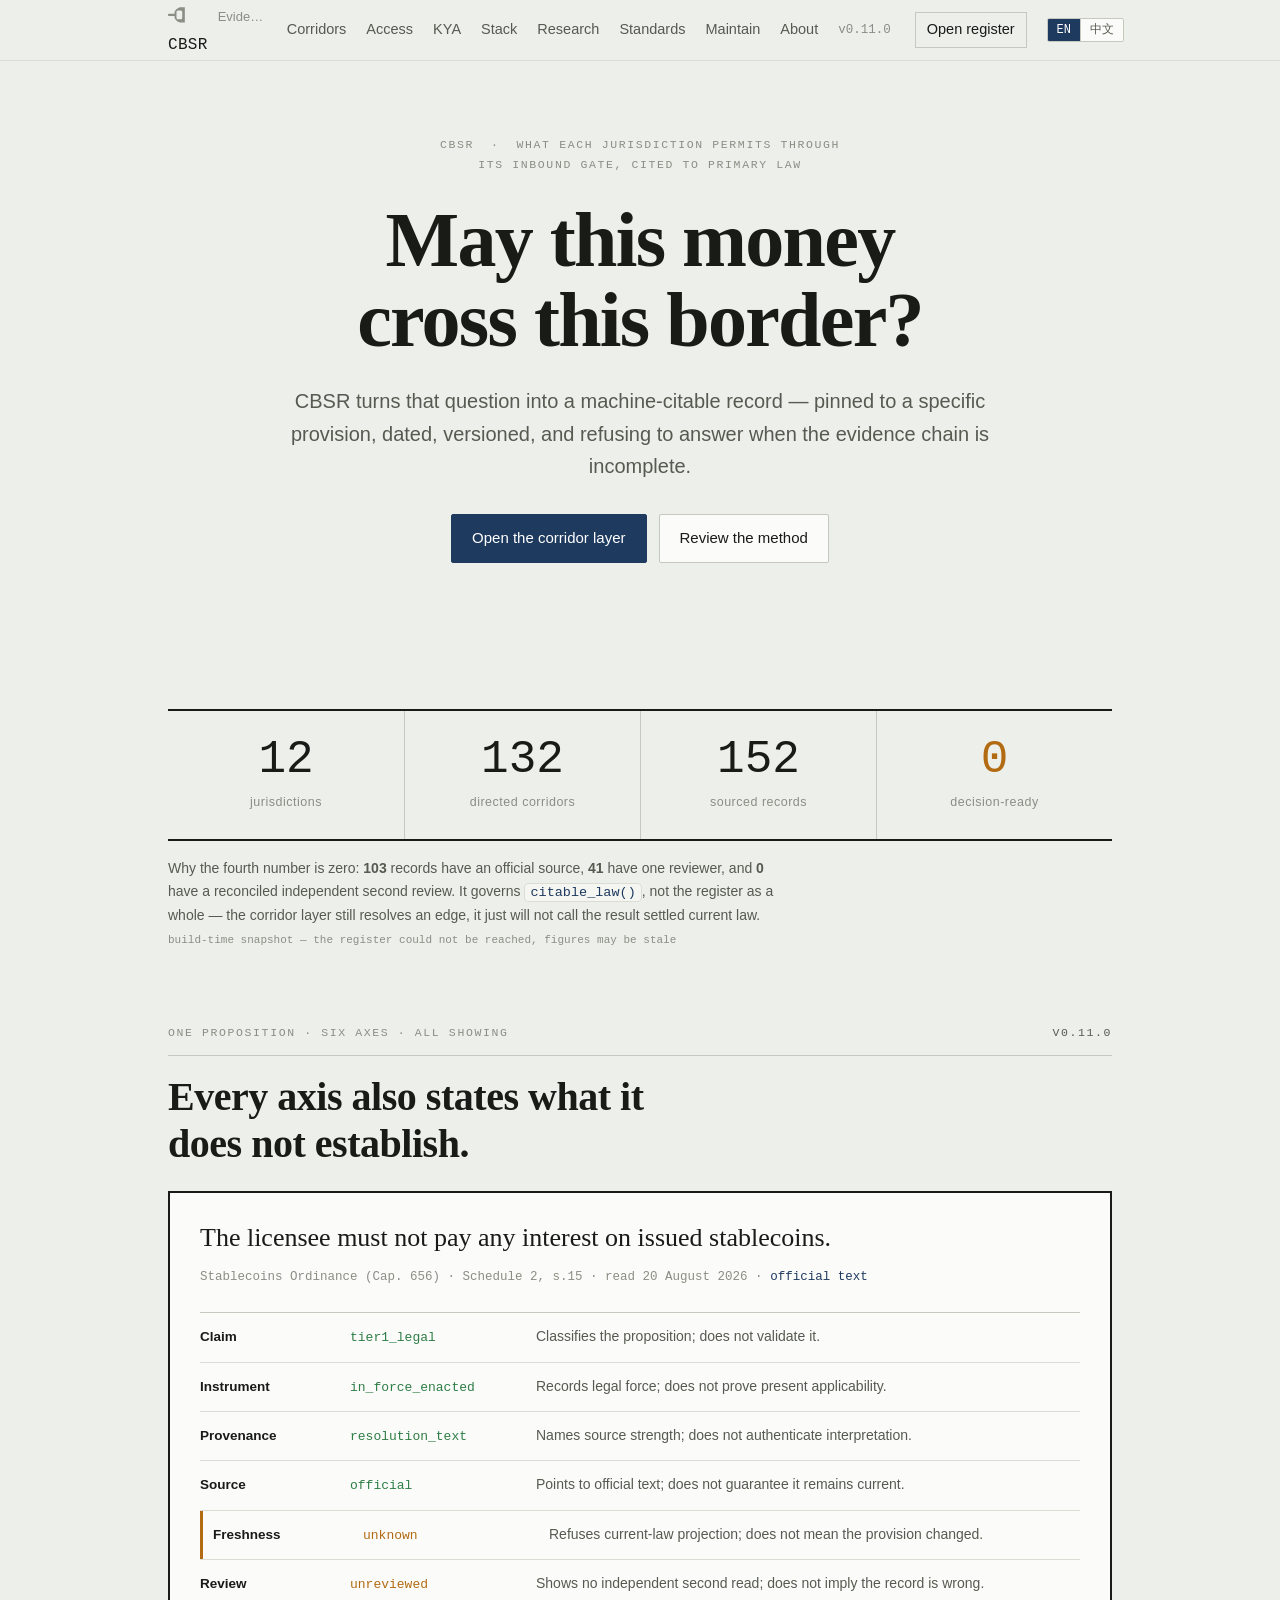
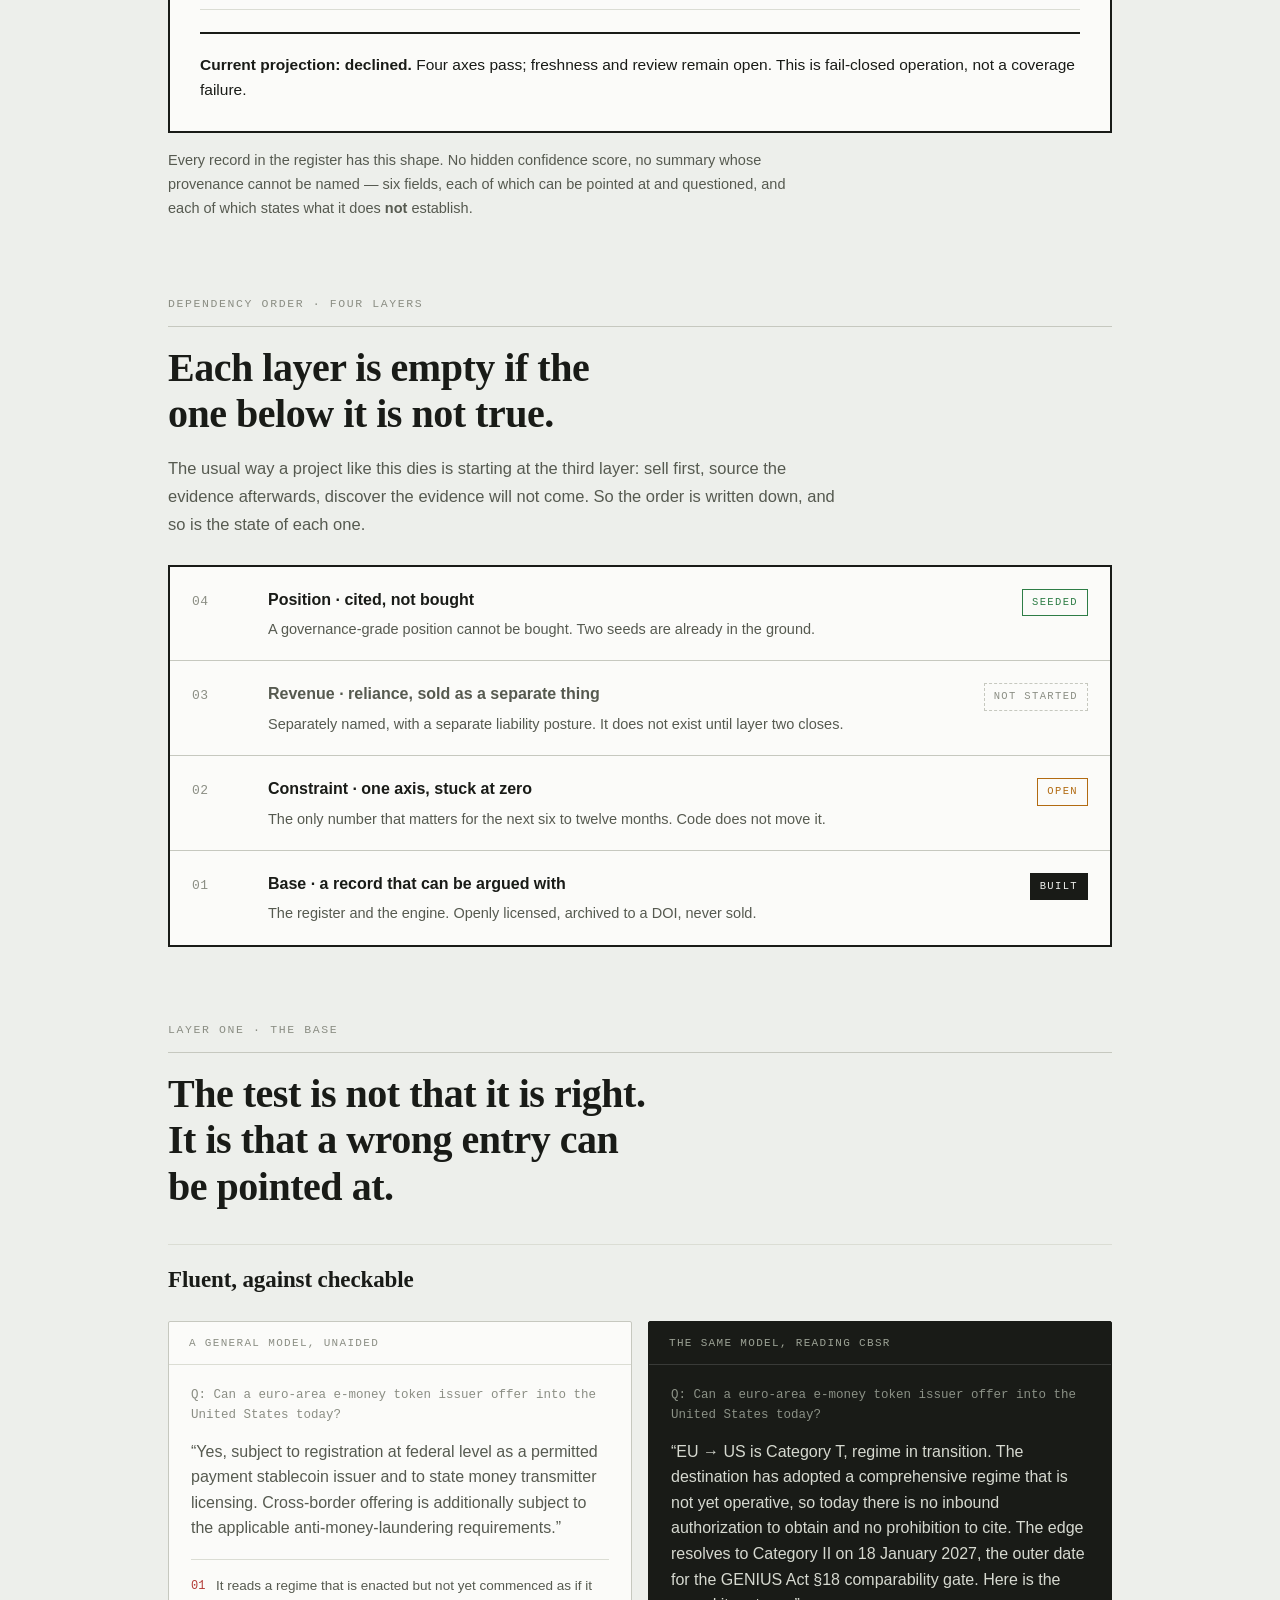
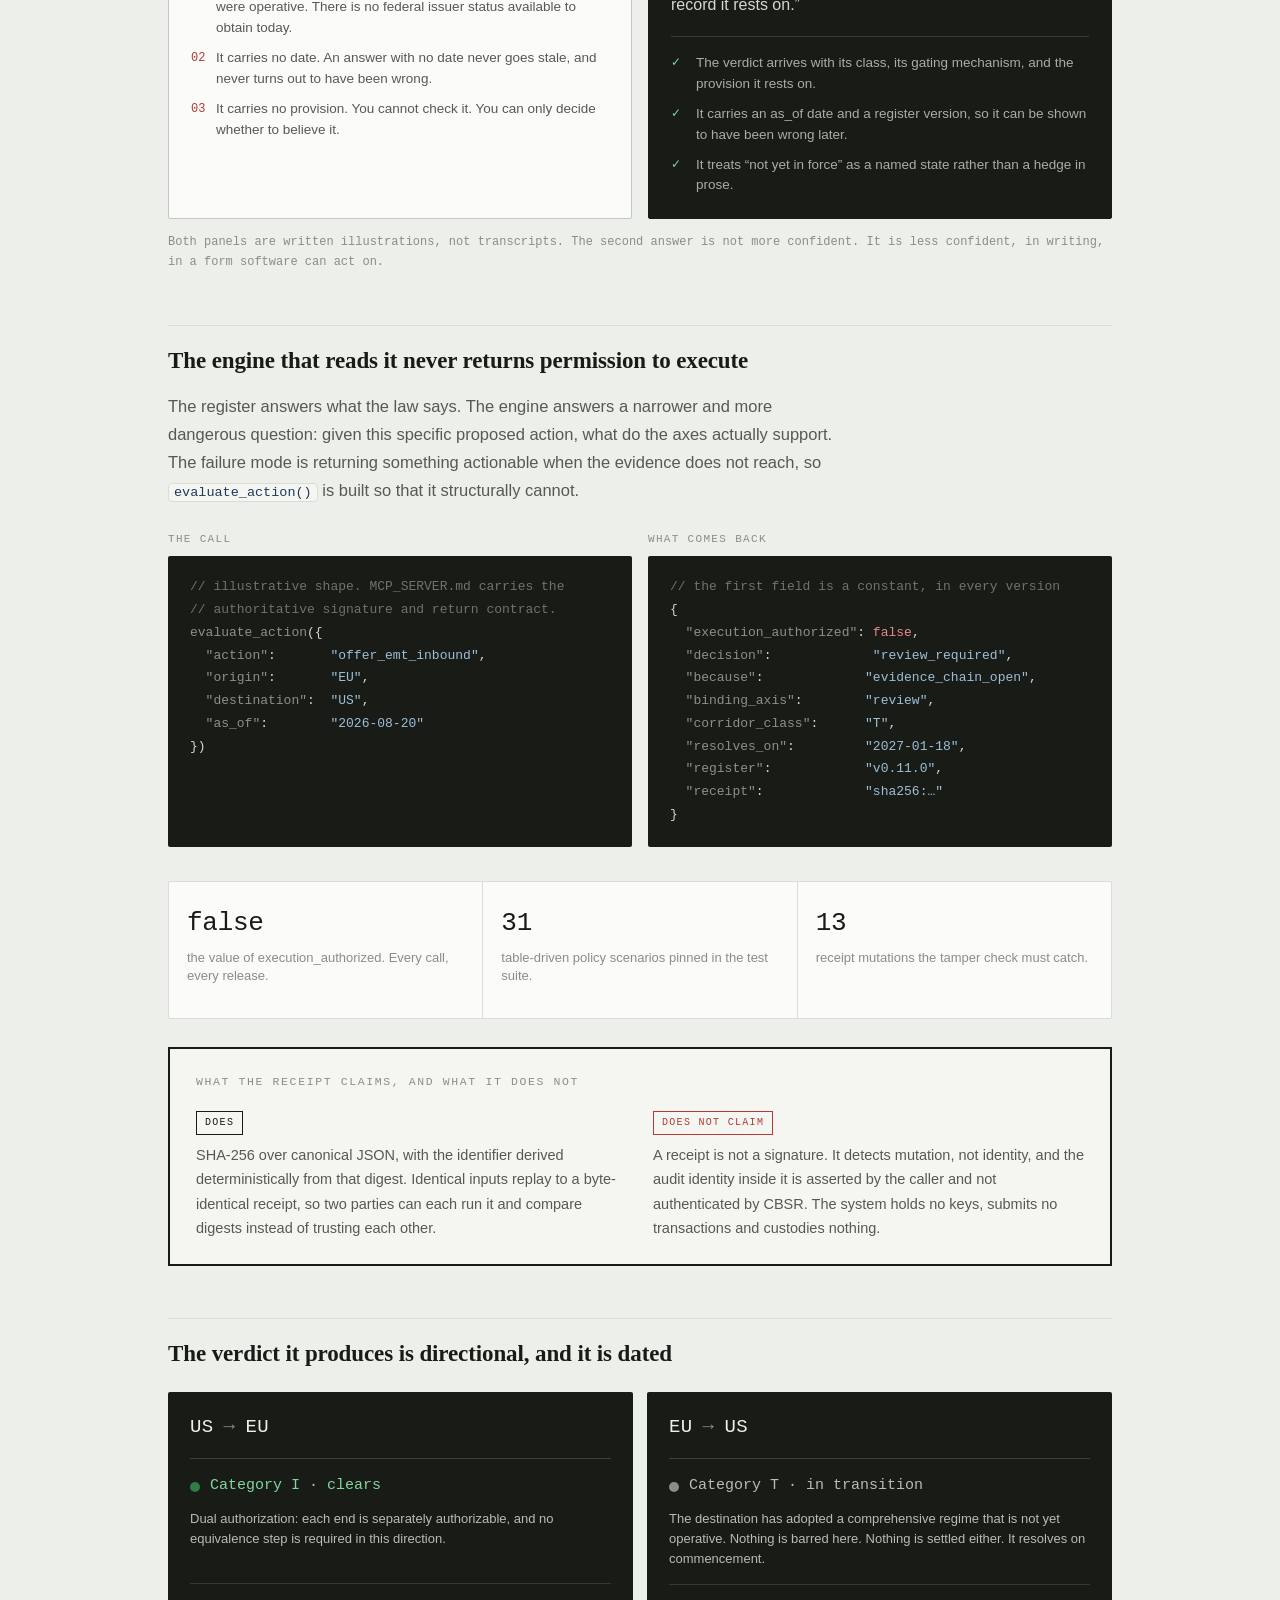
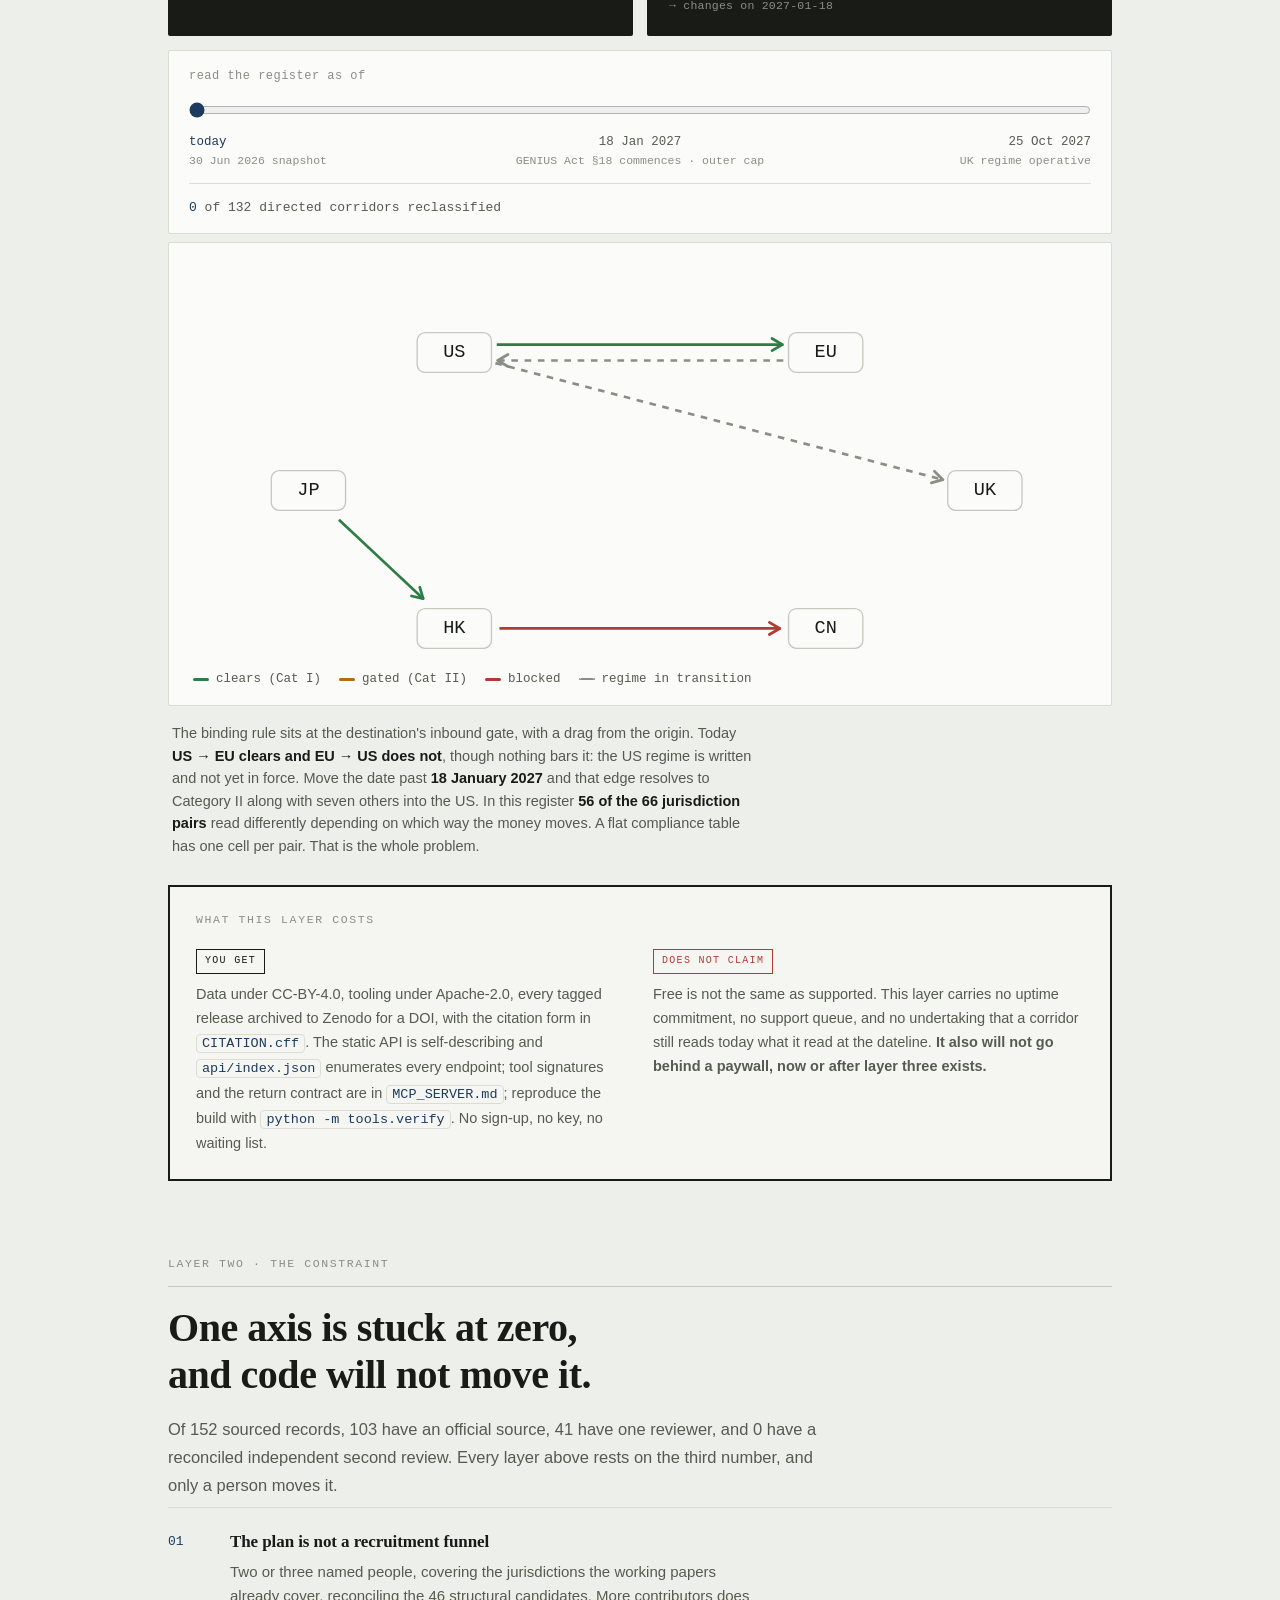
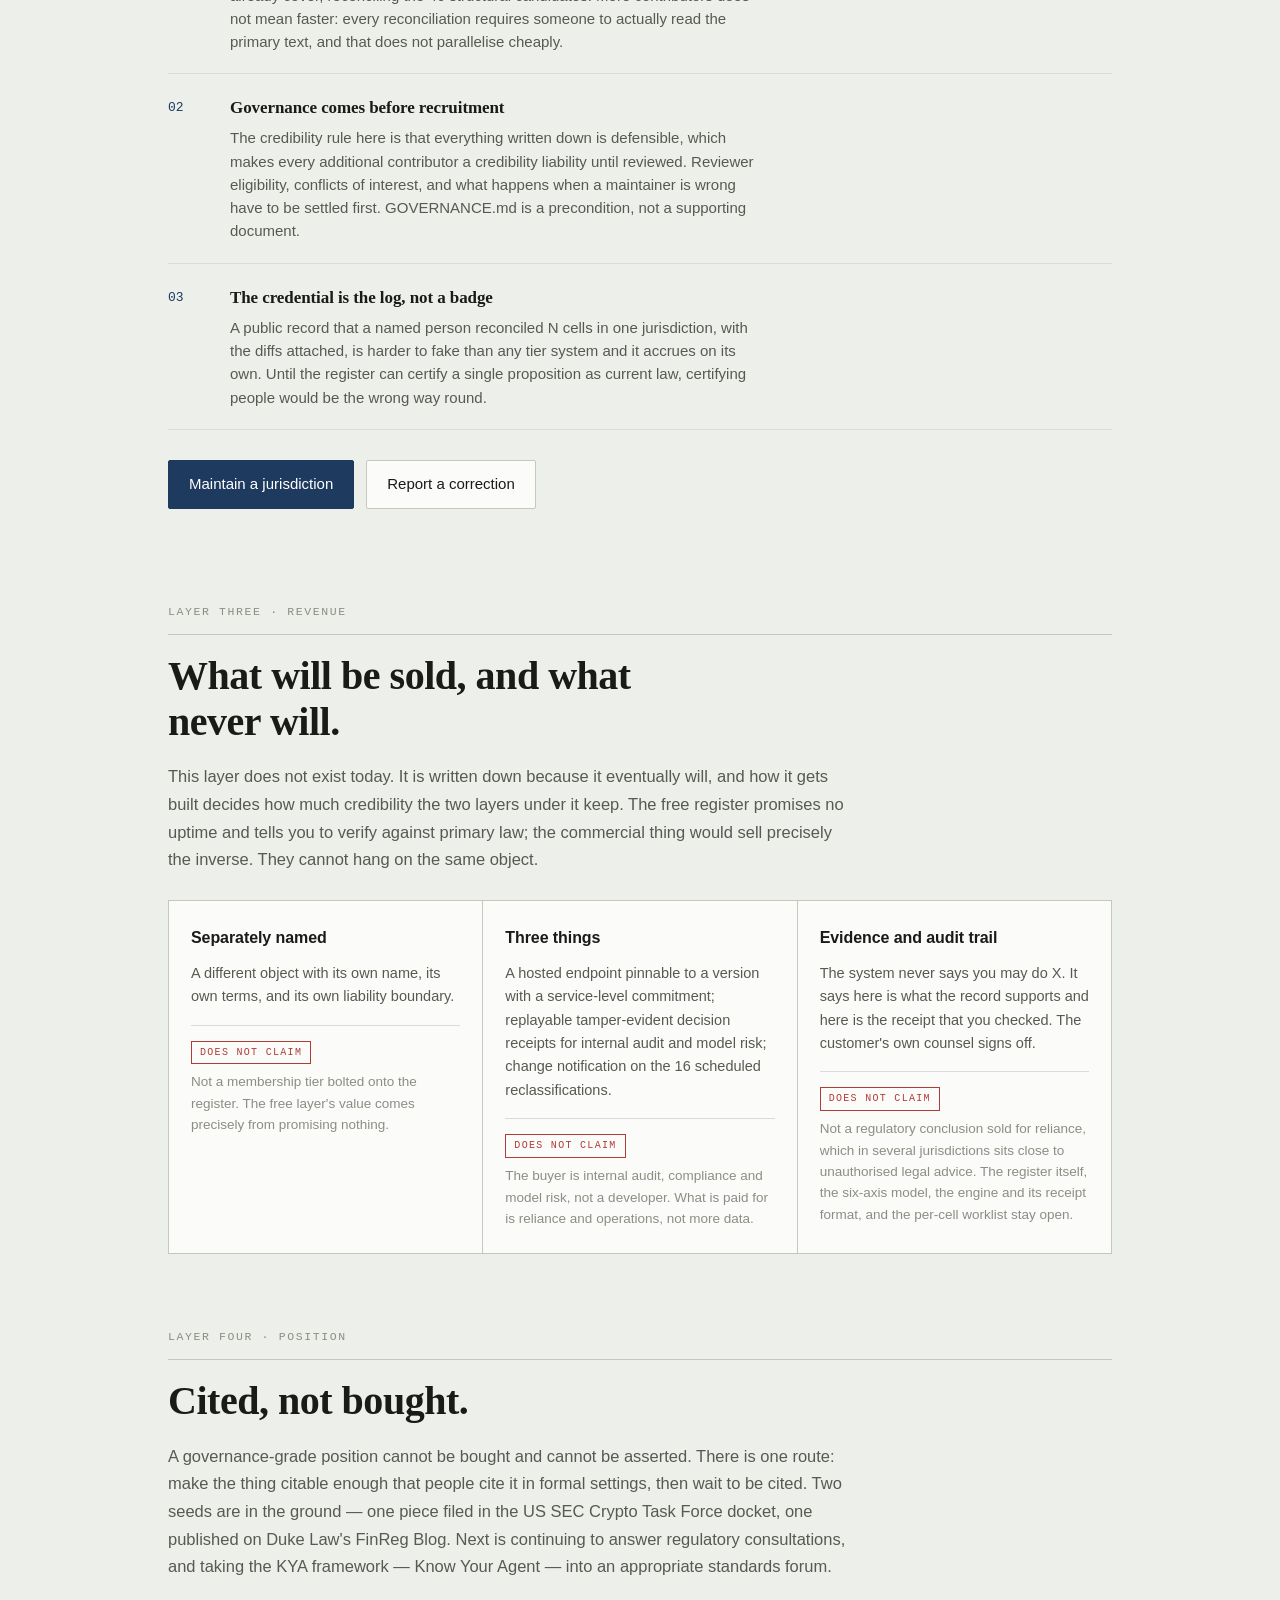
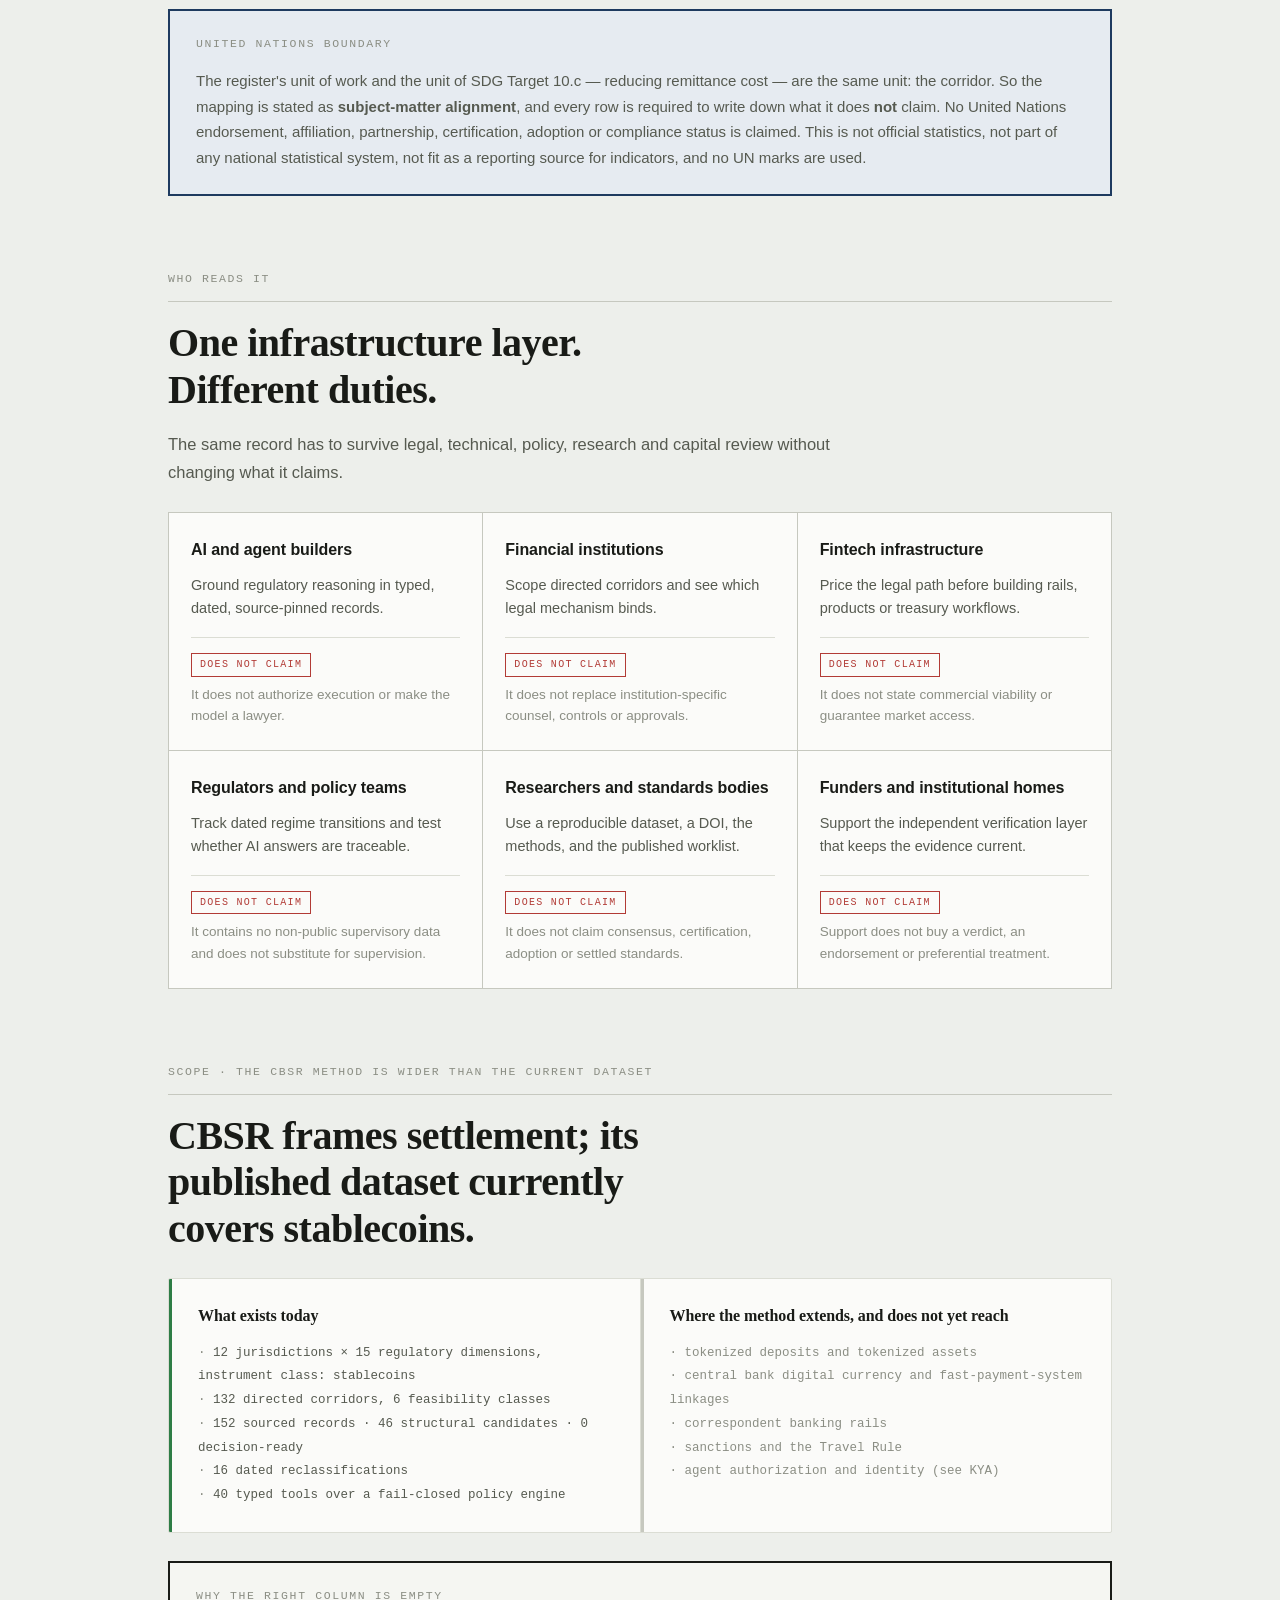
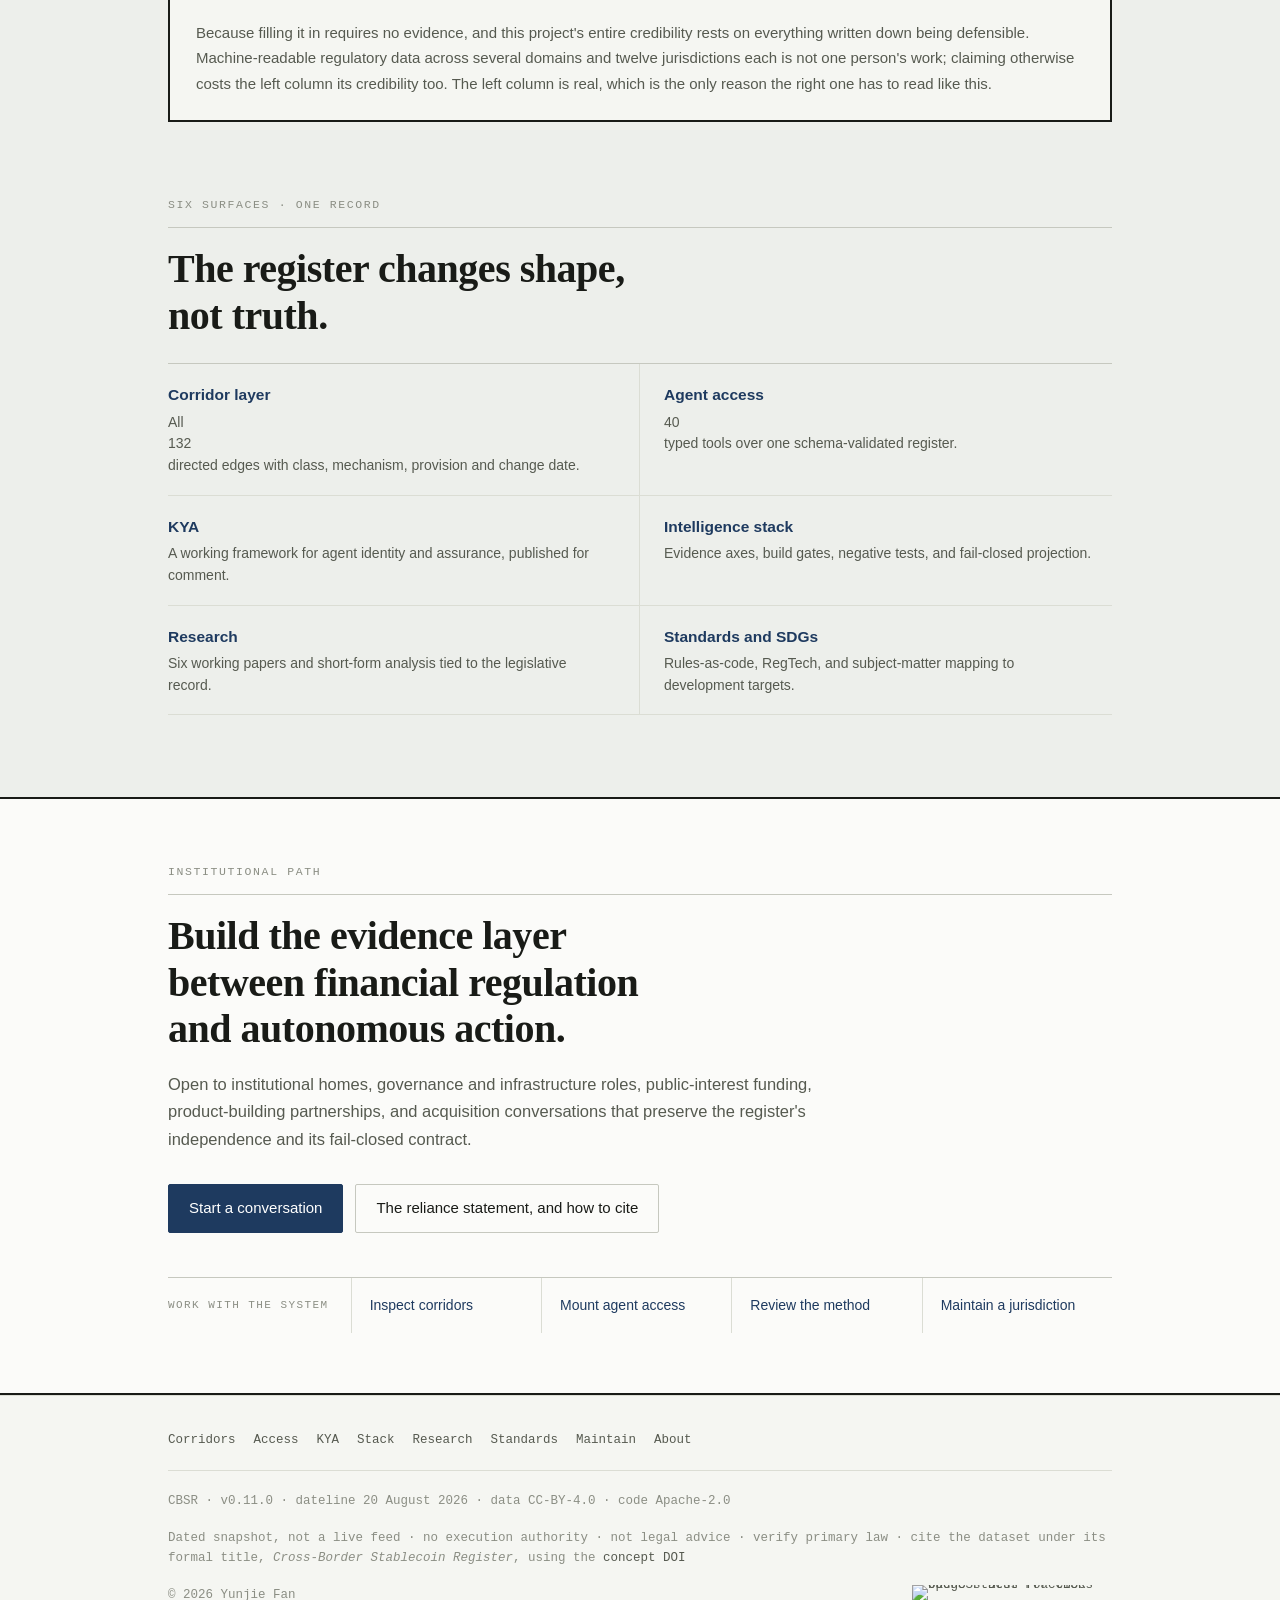
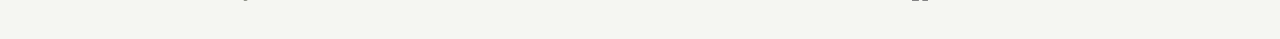
==== commit d1e5d88c: "fix: align public claims and reject incompatible snapshot responses Pin Register to repair commit 27" ====
--- a/index.html
+++ b/index.html
@@ -1,21 +1,21 @@
 <!DOCTYPE html>
 <html lang="en"
-      data-title-en="Cross-Border Settlement Register — what each jurisdiction permits through its inbound gate"
-      data-title-zh="跨境结算登记册 — 每个法域的入境关口允许什么">
+      data-title-en="CBSR — what each jurisdiction permits through its inbound gate"
+      data-title-zh="CBSR — 每个法域的入境关口允许什么">
 <head>
 <meta charset="utf-8">
 <meta name="viewport" content="width=device-width, initial-scale=1">
 <meta name="color-scheme" content="light">
 <meta name="referrer" content="strict-origin-when-cross-origin">
 <meta http-equiv="Content-Security-Policy" content="default-src 'self'; script-src 'self'; style-src 'self' 'unsafe-inline' https://fonts.googleapis.com; font-src https://fonts.gstatic.com; img-src 'self' data: https://www.bestpractices.dev; connect-src 'self' https://yunjiefanresearch-hub.github.io; form-action https://formsubmit.co; frame-ancestors 'none'; base-uri 'none'">
-<title>Cross-Border Settlement Register — what each jurisdiction permits through its inbound gate</title>
+<title>CBSR — what each jurisdiction permits through its inbound gate</title>
 <meta name="description" content="CBSR turns 'may this money cross this border?' into a machine-citable record: pinned to a specific provision, dated, versioned, and refusing to answer when the evidence chain is incomplete. Twelve jurisdictions, 132 directed corridors, CC-BY-4.0.">
 <meta name="author" content="Yunjie Fan">
 <meta name="theme-color" content="#EDEFEB">
 <link rel="icon" href="favicon.svg" type="image/svg+xml">
 
 <meta property="og:type" content="website">
-<meta property="og:site_name" content="Cross-Border Settlement Register">
+<meta property="og:site_name" content="CBSR">
 <meta property="og:title" content="May this money cross this border?">
 <meta property="og:description" content="A machine-citable record of what each jurisdiction permits through its inbound gate: pinned to a provision, dated, versioned, and silent when the evidence chain is incomplete.">
 <meta property="og:url" content="__SITE_URL__">
@@ -23,7 +23,7 @@
 <meta property="og:image:type" content="image/png">
 <meta property="og:image:width" content="1200">
 <meta property="og:image:height" content="630">
-<meta property="og:image:alt" content="Cross-Border Settlement Register — four corridors converging on a single inbound gate.">
+<meta property="og:image:alt" content="CBSR — four corridors converging on a single inbound gate.">
 <meta property="og:logo" content="__SITE_URL__favicon.svg">
 <meta property="og:locale" content="en">
 <meta property="og:locale:alternate" content="zh_CN">
@@ -72,7 +72,7 @@
   <!-- ============================================================ HERO ==== -->
   <section class="hero-c" id="top">
     <div class="wrap">
-      <p class="eyebrow" data-zh="跨境结算登记册 · 每个法域的入境关口允许什么，锚定到一手法律">Cross-Border Settlement Register &nbsp;·&nbsp; what each jurisdiction permits through its inbound gate, cited to primary law</p>
+      <p class="eyebrow" data-zh="CBSR · 每个法域的入境关口允许什么，锚定到一手法律">CBSR &nbsp;·&nbsp; what each jurisdiction permits through its inbound gate, cited to primary law</p>
       <h1 data-zh="钱能不能过这道边界？">May this money cross this border?</h1>
       <p class="stand" data-zh="CBSR 把这个问题做成一份机器可引用的记录——锚定到具体条款，标注被读取的日期，随版本存档，并在证据链没闭合时拒绝作答。">CBSR turns that question into a machine-citable record &mdash; pinned to a specific provision, dated, versioned, and refusing to answer when the evidence chain is incomplete.</p>
       <div class="cta">
@@ -85,7 +85,7 @@
   <div class="wrap">
     <div class="statband">
       <div><span class="stat-n" data-live="jurisdictions">12</span><span class="stat-l" data-zh="个法域">jurisdictions</span></div>
-      <div><span class="stat-n" data-live="authored_corridors">132</span><span class="stat-l" data-zh="条有向通道">directed corridors</span></div>
+      <div><span class="stat-n" data-live="directed_corridors">132</span><span class="stat-l" data-zh="条有向通道">directed corridors</span></div>
       <div><span class="stat-n" data-live="records">152</span><span class="stat-l" data-zh="条溯源记录">sourced records</span></div>
       <div class="zero"><span class="stat-n" data-live="decision_ready">0</span><span class="stat-l" data-zh="条可作决策依据">decision-ready</span></div>
     </div>
@@ -393,17 +393,17 @@
 
   <!-- =========================================================== SCOPE ==== -->
   <section class="wrap" id="scope">
-    <p class="modkick" data-zh="覆盖范围 · 名字比登记册宽，这一点要说清">scope &middot; the name is wider than the register, and that has to be said</p>
-    <h2 class="h-big" data-zh="结算是框架，稳定币是第一个工具类别。">Settlement is the frame. Stablecoins are the first instrument class.</h2>
+    <p class="modkick" data-zh="覆盖范围 · CBSR 的方法比当前数据集更宽">scope &middot; the CBSR method is wider than the current dataset</p>
+    <h2 class="h-big" data-zh="CBSR 以结算为框架；当前发布的数据集覆盖稳定币。">CBSR frames settlement; its published dataset currently covers stablecoins.</h2>
     <div class="scope">
       <div class="now">
         <h3 data-zh="今天已经存在的">What exists today</h3>
         <ul>
           <li data-zh="<span data-live=&quot;jurisdictions&quot;>12</span> 个法域 × 15 个监管维度，工具类别：稳定币"><span data-live="jurisdictions">12</span> jurisdictions × 15 regulatory dimensions, instrument class: stablecoins</li>
-          <li data-zh="<span data-live=&quot;authored_corridors&quot;>132</span> 条有向通道，6 个可行性类别"><span data-live="authored_corridors">132</span> directed corridors, 6 feasibility classes</li>
+          <li data-zh="<span data-live=&quot;directed_corridors&quot;>132</span> 条有向通道，6 个可行性类别"><span data-live="directed_corridors">132</span> directed corridors, 6 feasibility classes</li>
           <li data-zh="<span data-live=&quot;records&quot;>152</span> 条溯源记录 · <span data-live=&quot;structural_candidates&quot;>46</span> 条结构性候选 · <span data-live=&quot;decision_ready&quot;>0</span> 条可作决策依据"><span data-live="records">152</span> sourced records &middot; <span data-live="structural_candidates">46</span> structural candidates &middot; <span data-live="decision_ready">0</span> decision-ready</li>
           <li data-zh="16 项带日期的重新分类">16 dated reclassifications</li>
-          <li data-zh="约 30 个类型化工具，外加一台失败即关闭的政策引擎">~30 typed tools over a fail-closed policy engine</li>
+          <li data-zh="<span data-live=&quot;mcp_tool_count&quot;>40</span> 个类型化工具，外加一台失败即关闭的政策引擎"><span data-live="mcp_tool_count">40</span> typed tools over a fail-closed policy engine</li>
         </ul>
       </div>
       <div class="next">
@@ -428,8 +428,8 @@
     <p class="modkick" data-zh="六个界面 · 同一份记录">six surfaces &middot; one record</p>
     <h2 class="h-big" data-zh="登记册改变的是形态，不是事实。">The register changes shape, not truth.</h2>
     <div class="idx">
-      <a href="corridors.html"><b data-zh="通道层">Corridor layer</b><span data-zh="全部 <span data-live=&quot;authored_corridors&quot;>132</span> 条有向边，各带类别、机制、条款与改变日期">All <span data-live="authored_corridors">132</span> directed edges with class, mechanism, provision and change date.</span></a>
-      <a href="agents.html"><b data-zh="智能体接入">Agent access</b><span data-zh="约三十个类型化工具，架在同一份经校验的登记册之上">Roughly thirty typed tools over one schema-validated register.</span></a>
+      <a href="corridors.html"><b data-zh="通道层">Corridor layer</b><span data-zh="全部 <span data-live=&quot;directed_corridors&quot;>132</span> 条有向边，各带类别、机制、条款与改变日期">All <span data-live="directed_corridors">132</span> directed edges with class, mechanism, provision and change date.</span></a>
+      <a href="agents.html"><b data-zh="智能体接入">Agent access</b><span data-zh="<span data-live=&quot;mcp_tool_count&quot;>40</span> 个类型化工具，架在同一份经校验的登记册之上"><span data-live="mcp_tool_count">40</span> typed tools over one schema-validated register.</span></a>
       <a href="kya.html"><b data-zh="KYA · 认识你的智能体">KYA</b><span data-zh="智能体身份与保证的工作框架，公开征求意见">A working framework for agent identity and assurance, published for comment.</span></a>
       <a href="method.html"><b data-zh="智能栈">Intelligence stack</b><span data-zh="证据轴、构建闸门、负向测试与失败即关闭的投射">Evidence axes, build gates, negative tests, and fail-closed projection.</span></a>
       <a href="research.html"><b data-zh="研究">Research</b><span data-zh="六篇工作论文与追踪立法记录的短文">Six working papers and short-form analysis tied to the legislative record.</span></a>
@@ -471,8 +471,8 @@
       <a href="maintain.html" data-zh="参与维护">Maintain</a>
       <a href="about.html" data-zh="关于">About</a>
     </nav>
-    <span data-zh="跨境结算登记册 · <span data-live=&quot;version&quot; data-live-prefix=&quot;v&quot;>v0.11.0</span> · 截止 <span data-live=&quot;as_of&quot; data-live-format=&quot;date&quot;>2026 年 8 月 20 日</span> · 数据 CC-BY-4.0 · 代码 Apache-2.0">Cross-Border Settlement Register · <span data-live="version" data-live-prefix="v">v0.11.0</span> · dateline <span data-live="as_of" data-live-format="date">20 August 2026</span> · data CC-BY-4.0 · code Apache-2.0</span>
-    <span data-zh="带日期的快照，不是实时数据源 · 不授予执行权限 · 不构成法律意见 · 请回到一手法条核对 · 原名 Cross-Border Stablecoin Register，引用请用<a href=&quot;https://doi.org/10.5281/zenodo.20730358&quot;>概念级 DOI</a>">Dated snapshot, not a live feed · no execution authority · not legal advice · verify primary law · formerly the Cross-Border Stablecoin Register, <a href="https://doi.org/10.5281/zenodo.20730358">cite the concept DOI</a></span>
+    <span data-zh="CBSR · <span data-live=&quot;version&quot; data-live-prefix=&quot;v&quot;>v0.11.0</span> · 截止 <span data-live=&quot;as_of&quot; data-live-format=&quot;date&quot;>2026 年 8 月 20 日</span> · 数据 CC-BY-4.0 · 代码 Apache-2.0">CBSR · <span data-live="version" data-live-prefix="v">v0.11.0</span> · dateline <span data-live="as_of" data-live-format="date">20 August 2026</span> · data CC-BY-4.0 · code Apache-2.0</span>
+    <span data-zh="带日期的快照，不是实时数据源 · 不授予执行权限 · 不构成法律意见 · 请回到一手法条核对 · 数据集正式引用名为 <i>Cross-Border Stablecoin Register</i>，请引用<a href=&quot;https://doi.org/10.5281/zenodo.20730358&quot;>概念级 DOI</a>">Dated snapshot, not a live feed · no execution authority · not legal advice · verify primary law · cite the dataset under its formal title, <i>Cross-Border Stablecoin Register</i>, using the <a href="https://doi.org/10.5281/zenodo.20730358">concept DOI</a></span>
     <span>© 2026 Yunjie Fan</span>
     <a class="badge-ossf" href="https://www.bestpractices.dev/projects/14172" target="_blank" rel="noreferrer"><img src="https://www.bestpractices.dev/projects/14172/badge" alt="OpenSSF Best Practices badge status for CBSR" width="200" height="20" loading="lazy" decoding="async"></a>
   </div>
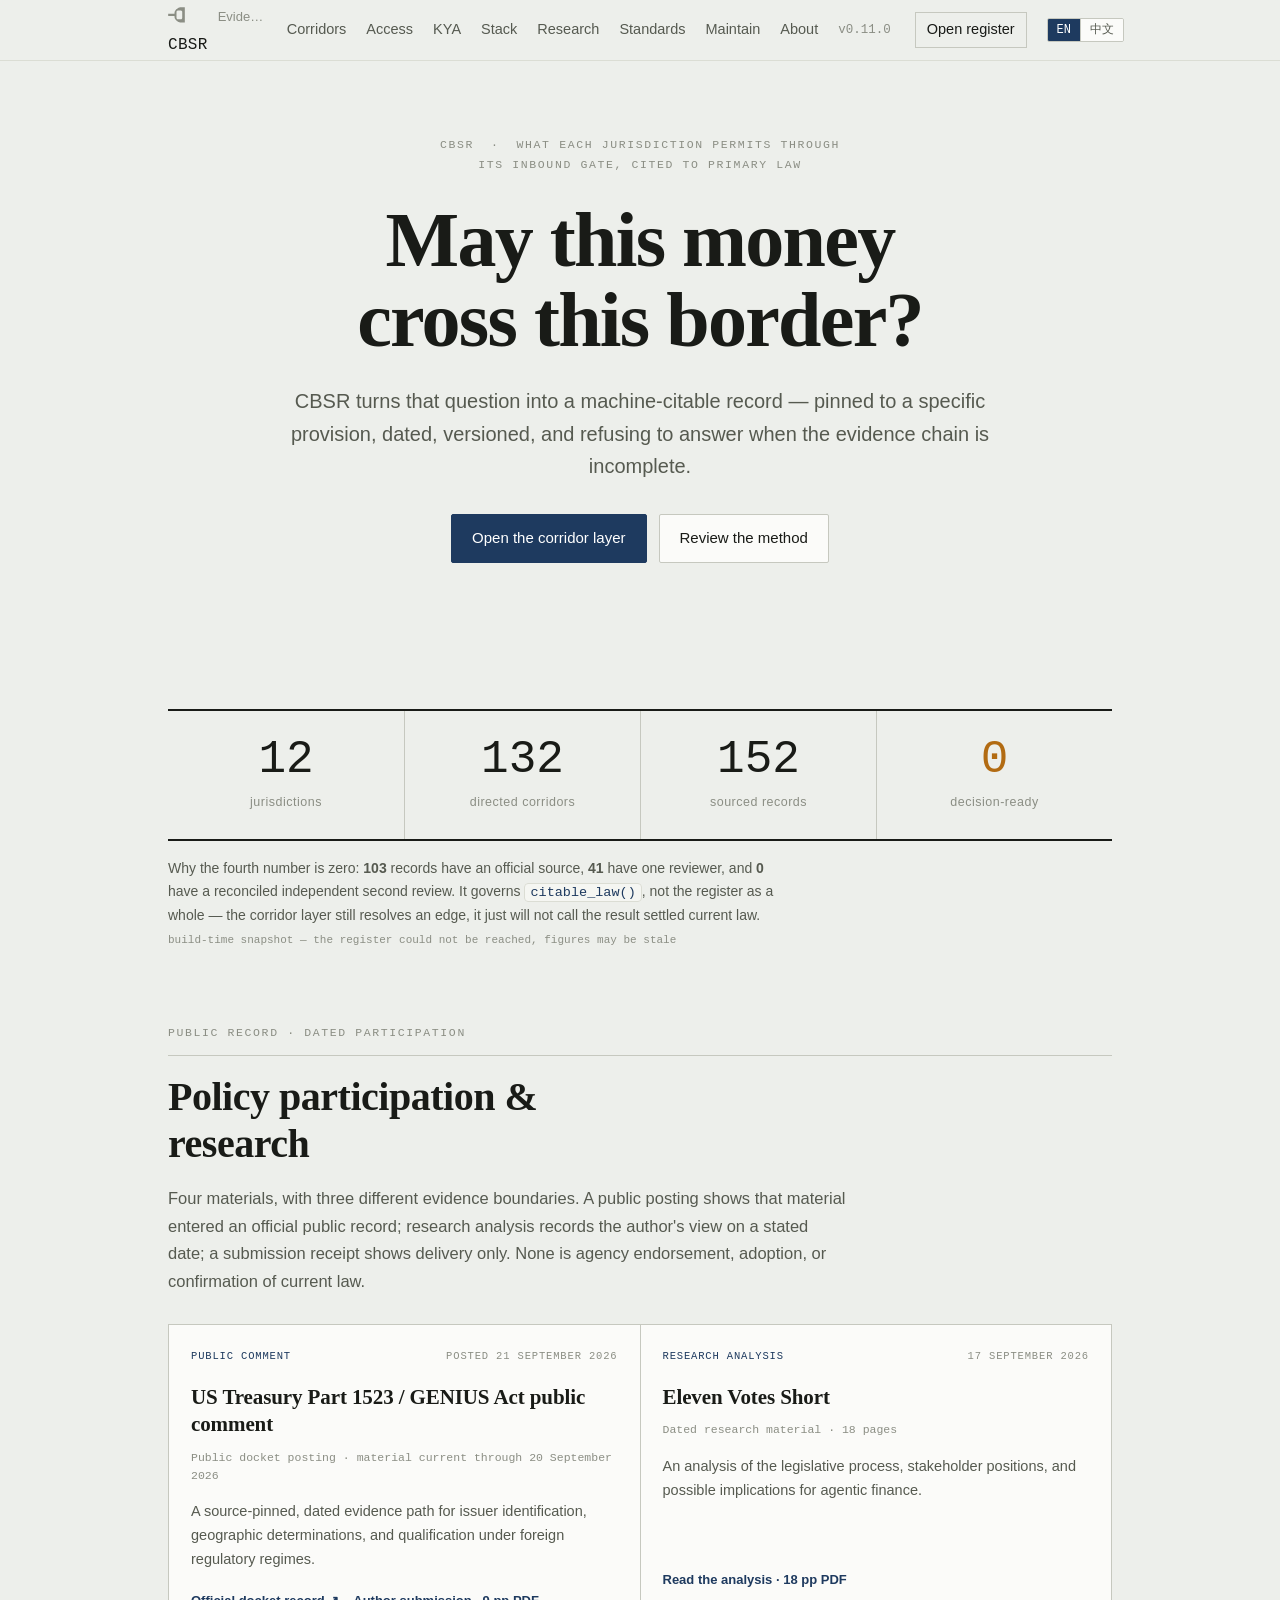
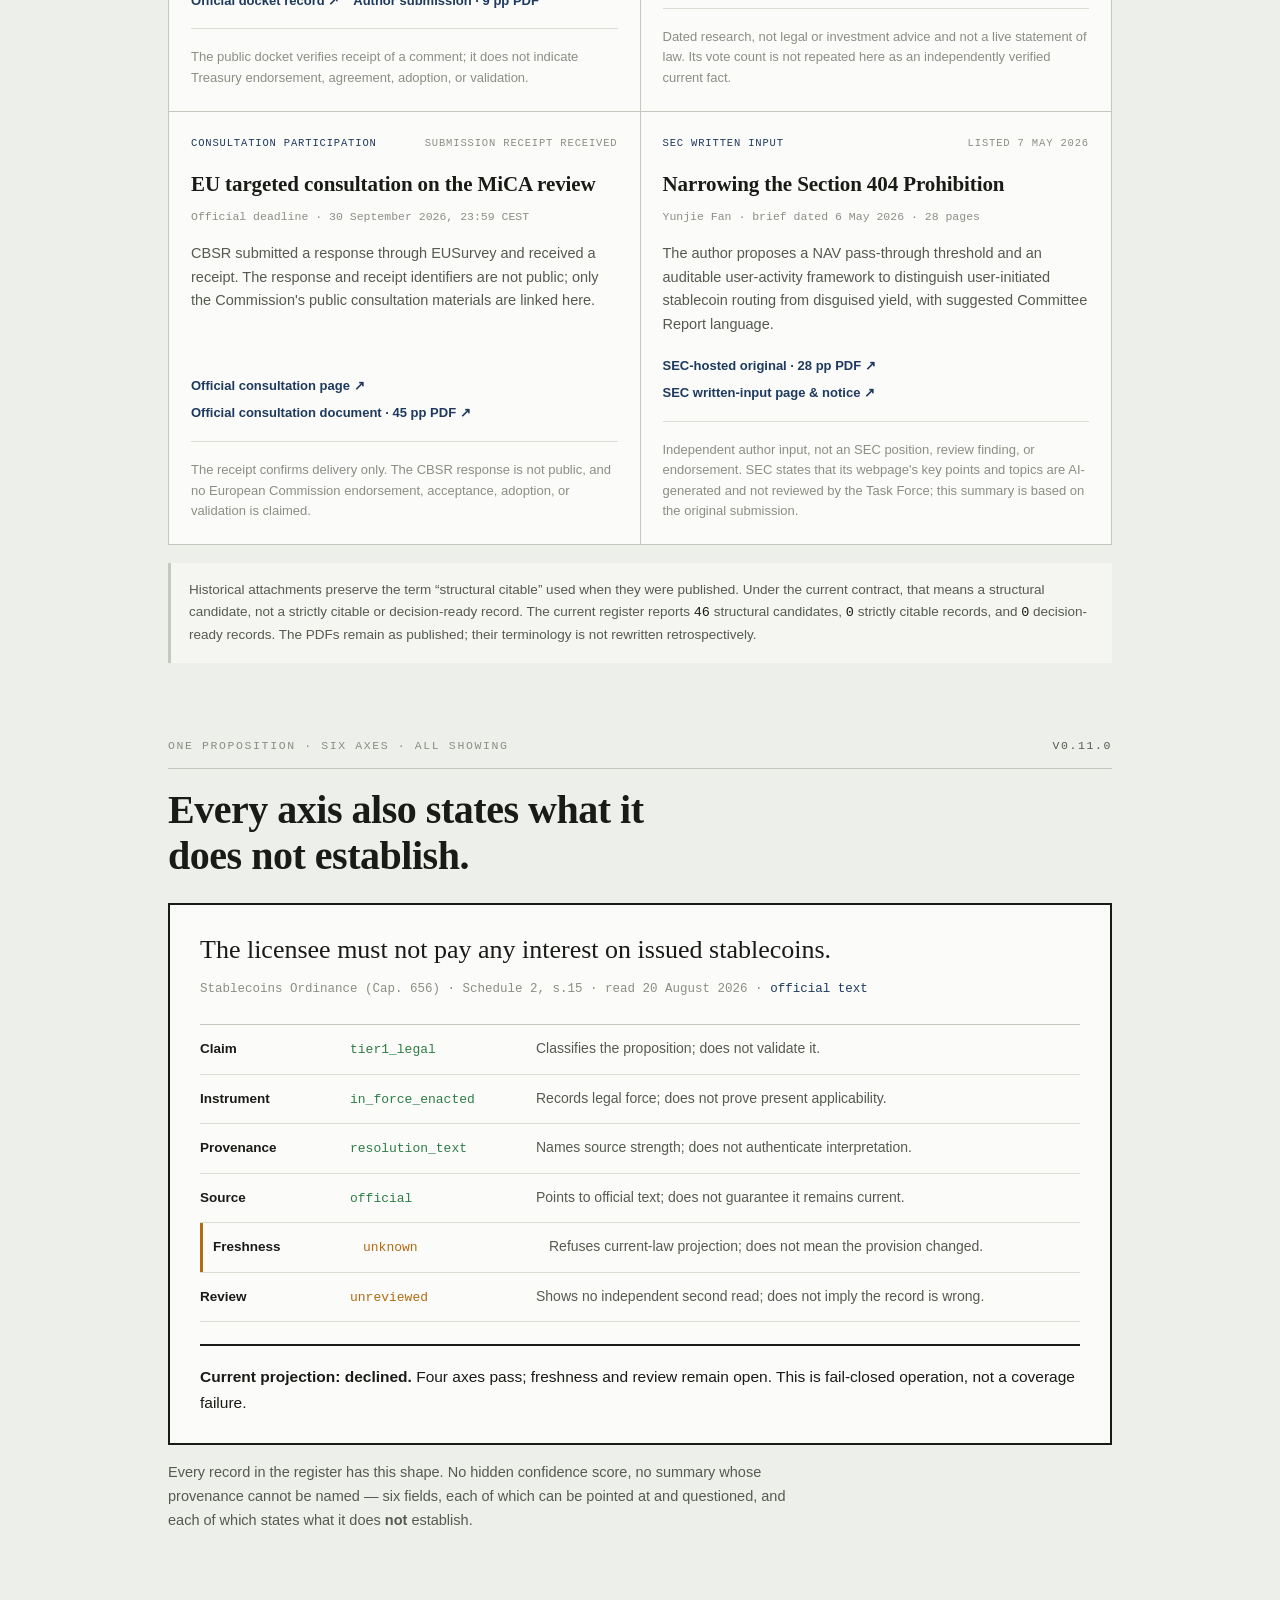
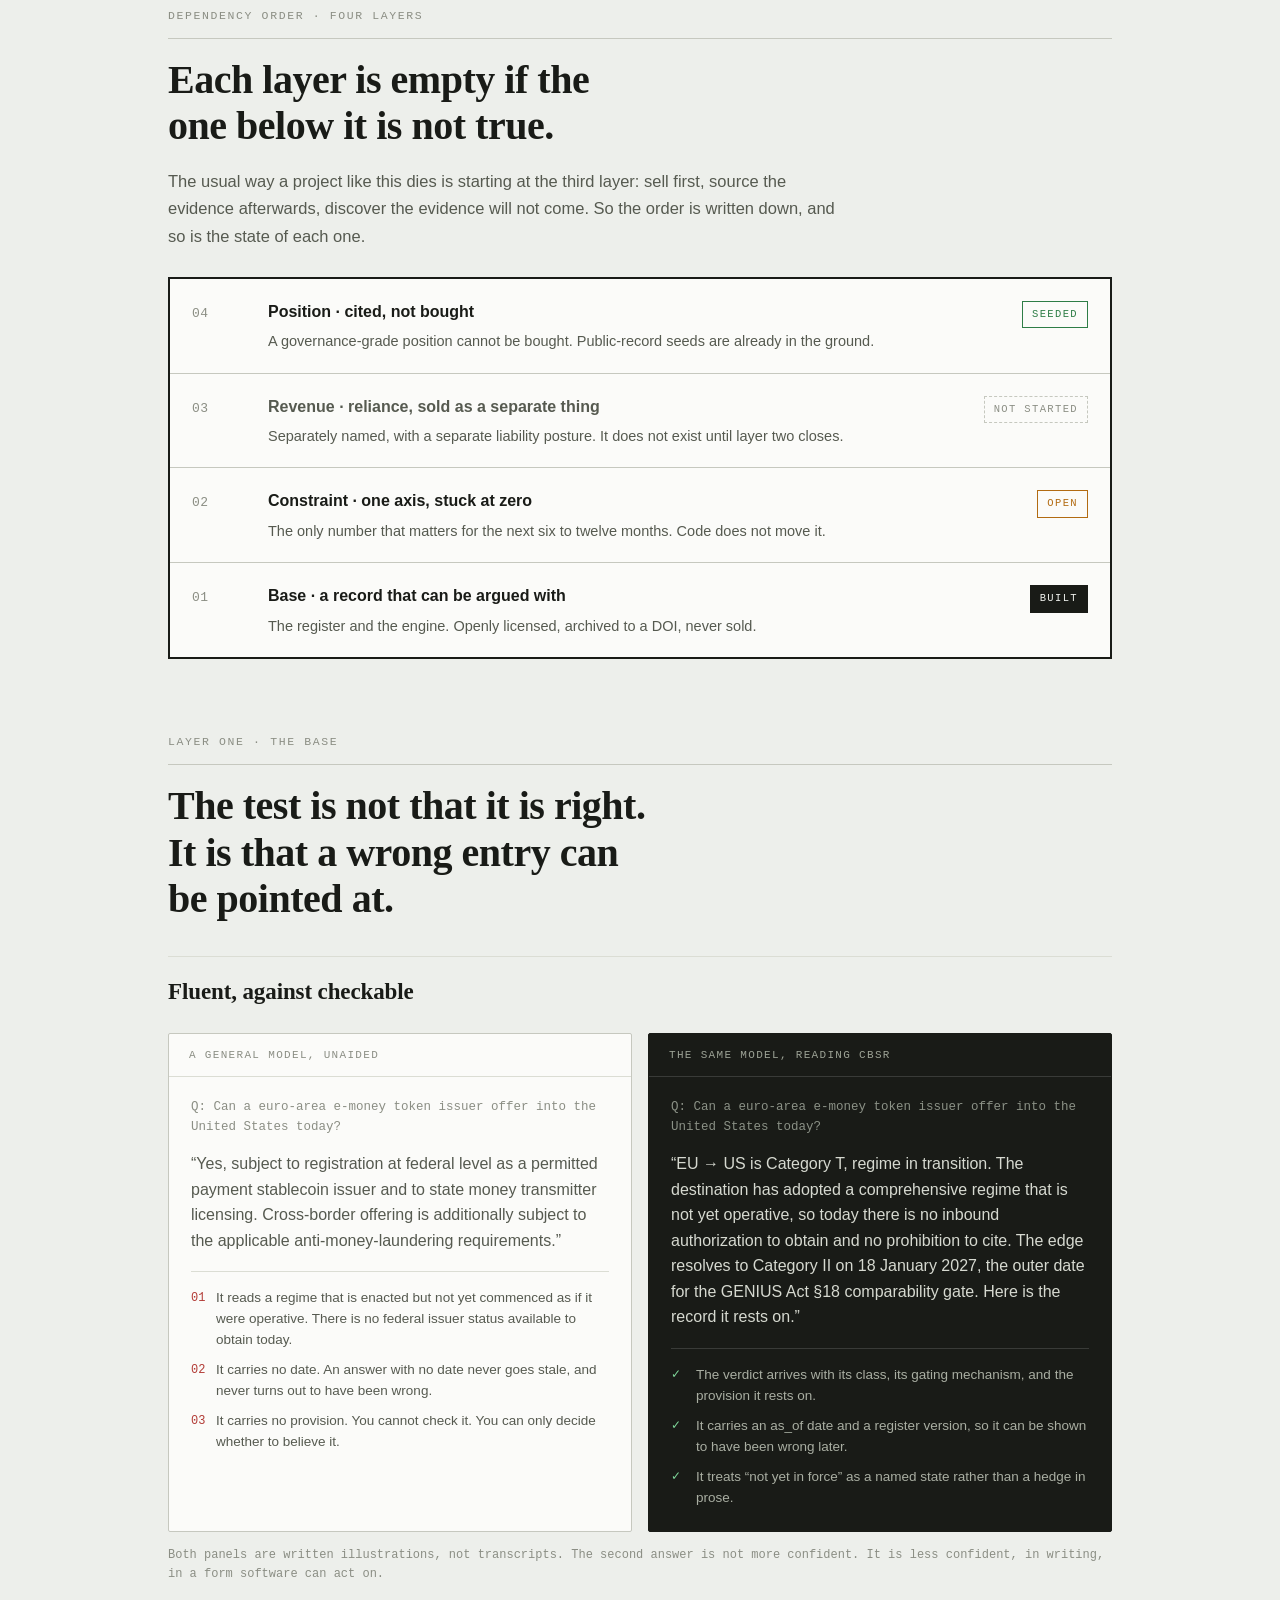
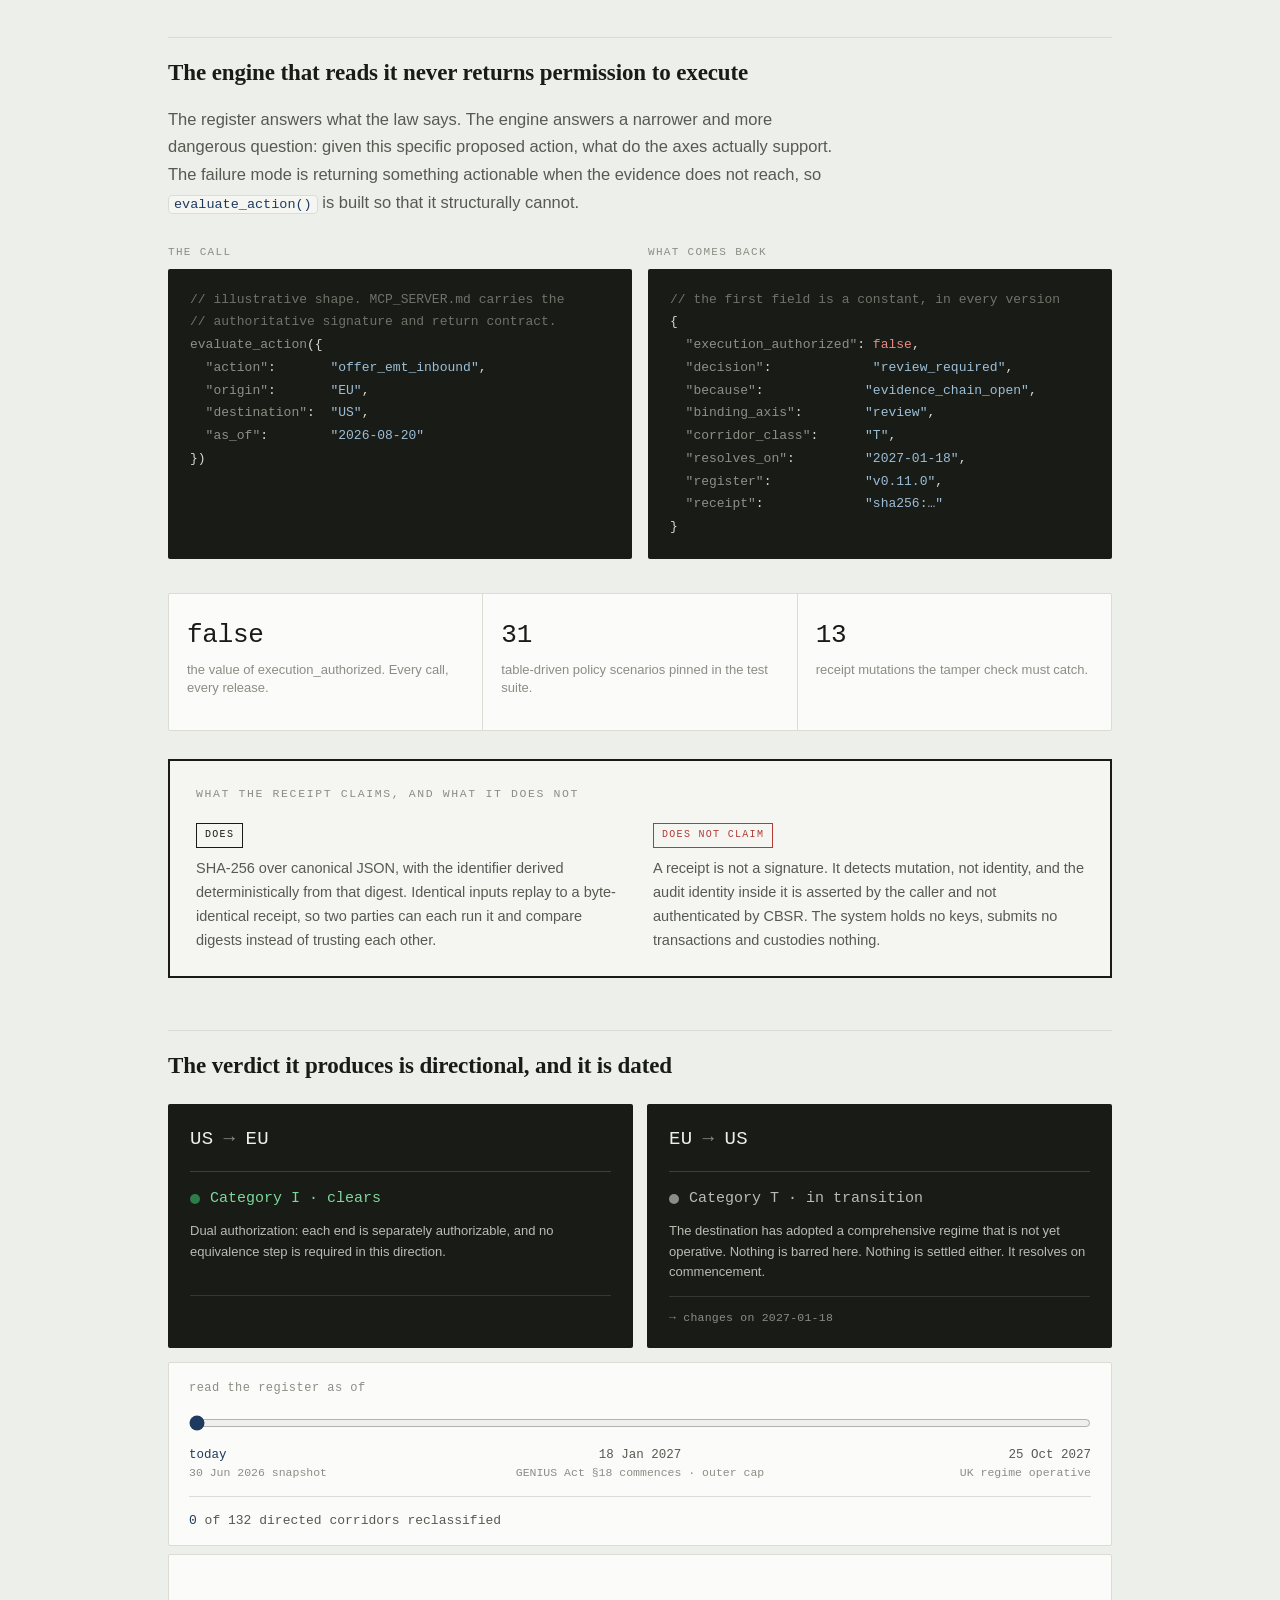
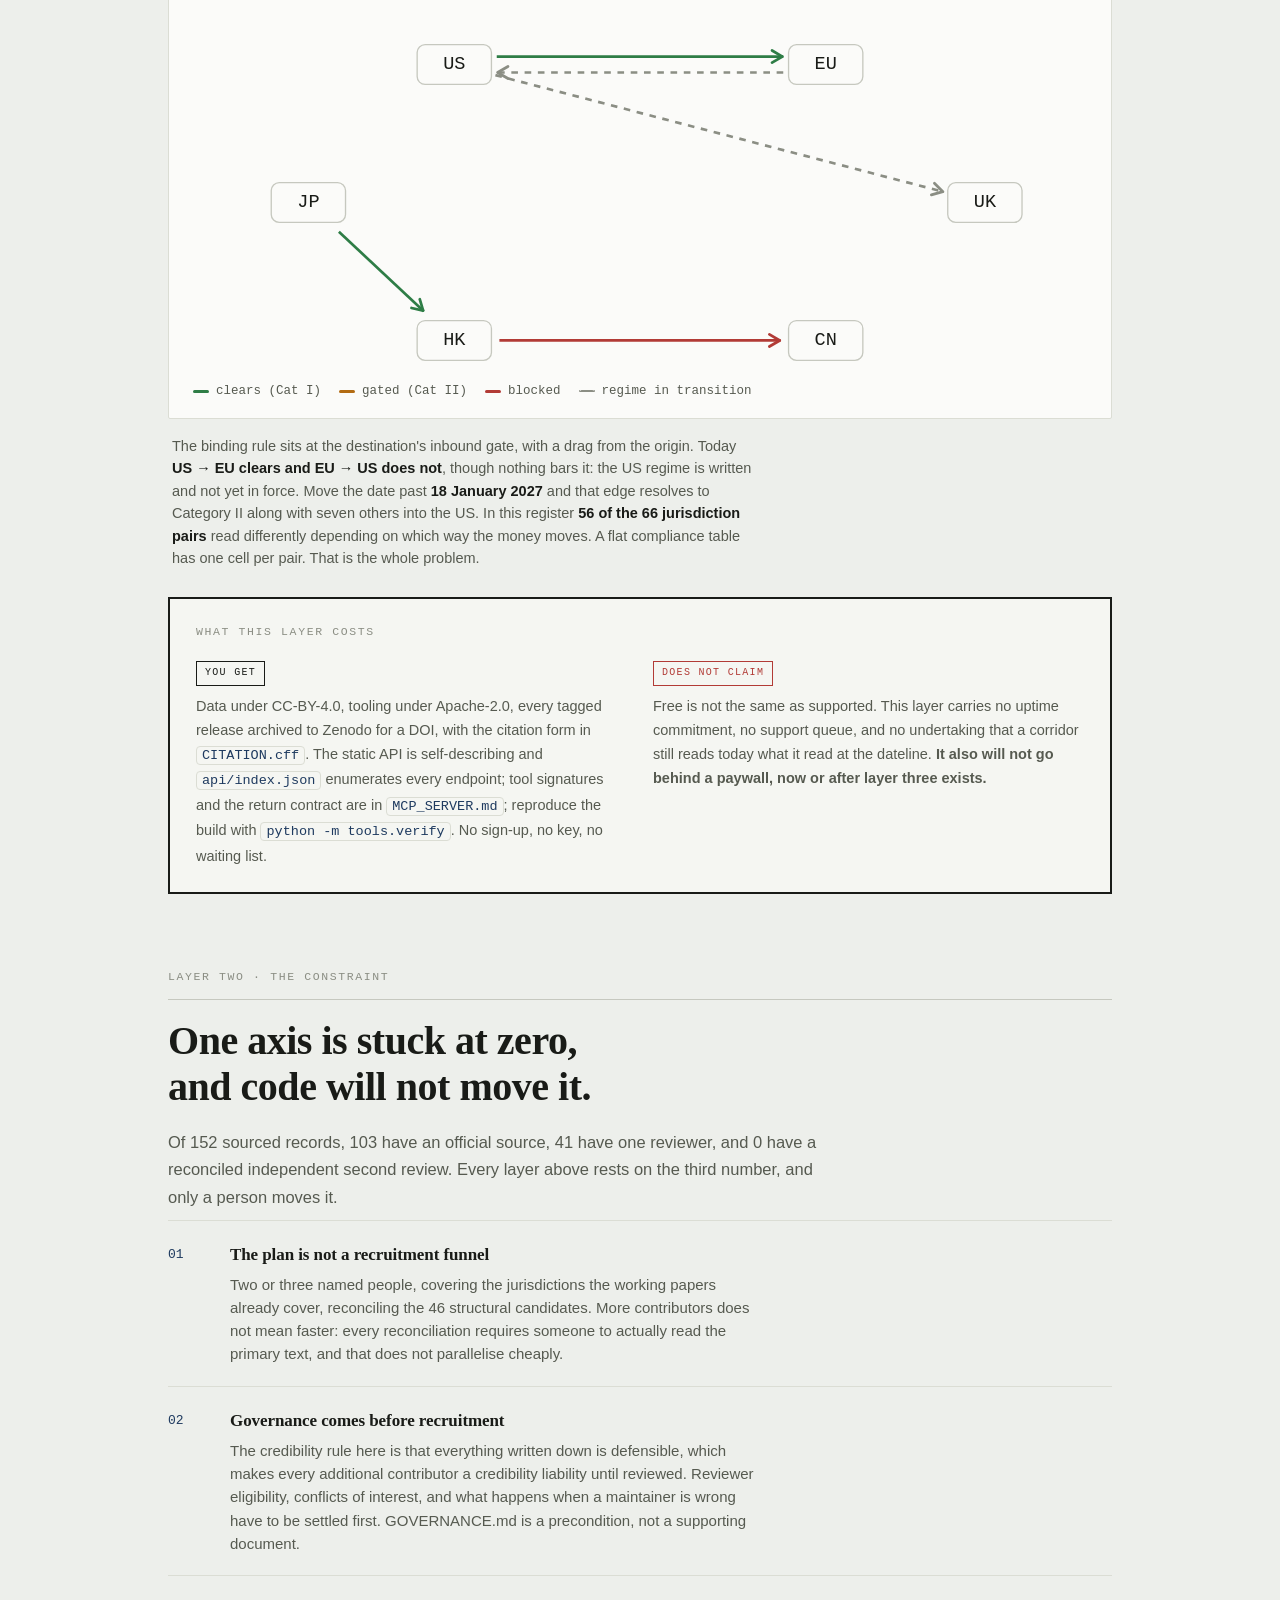
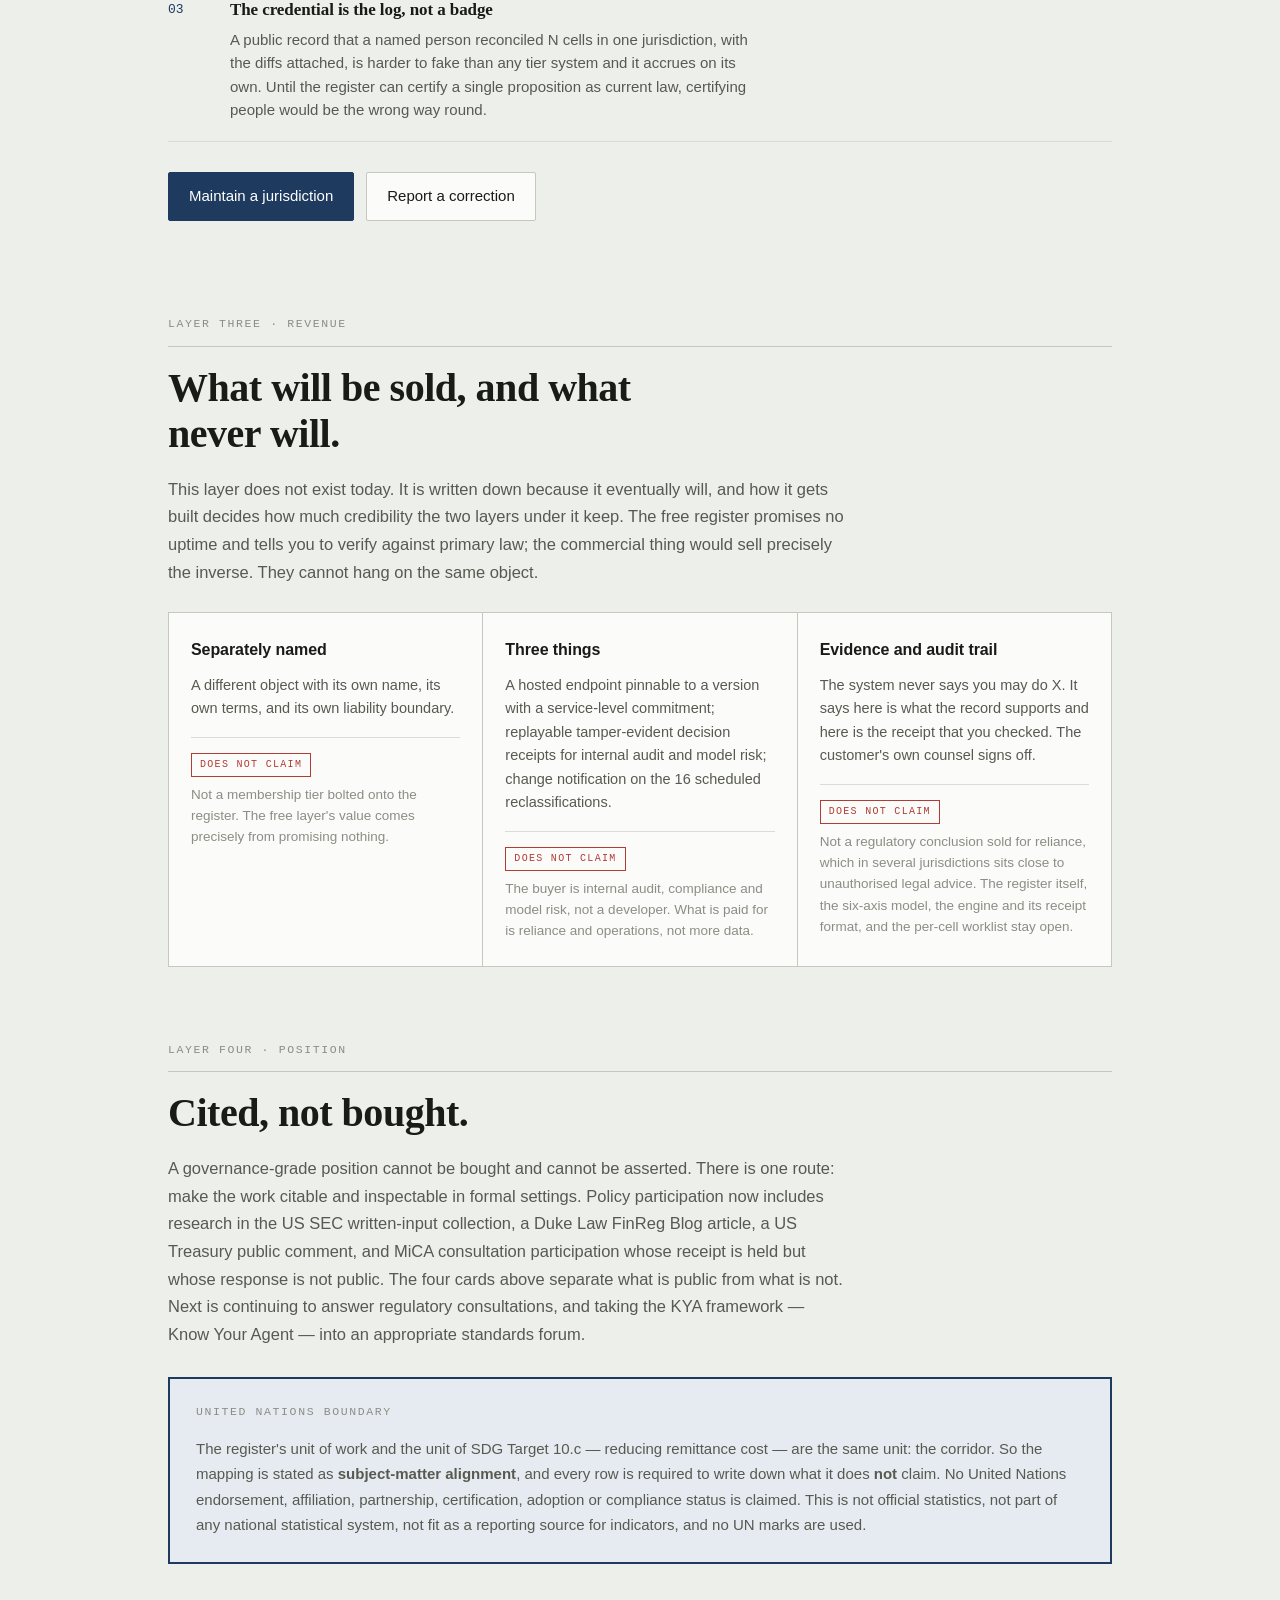
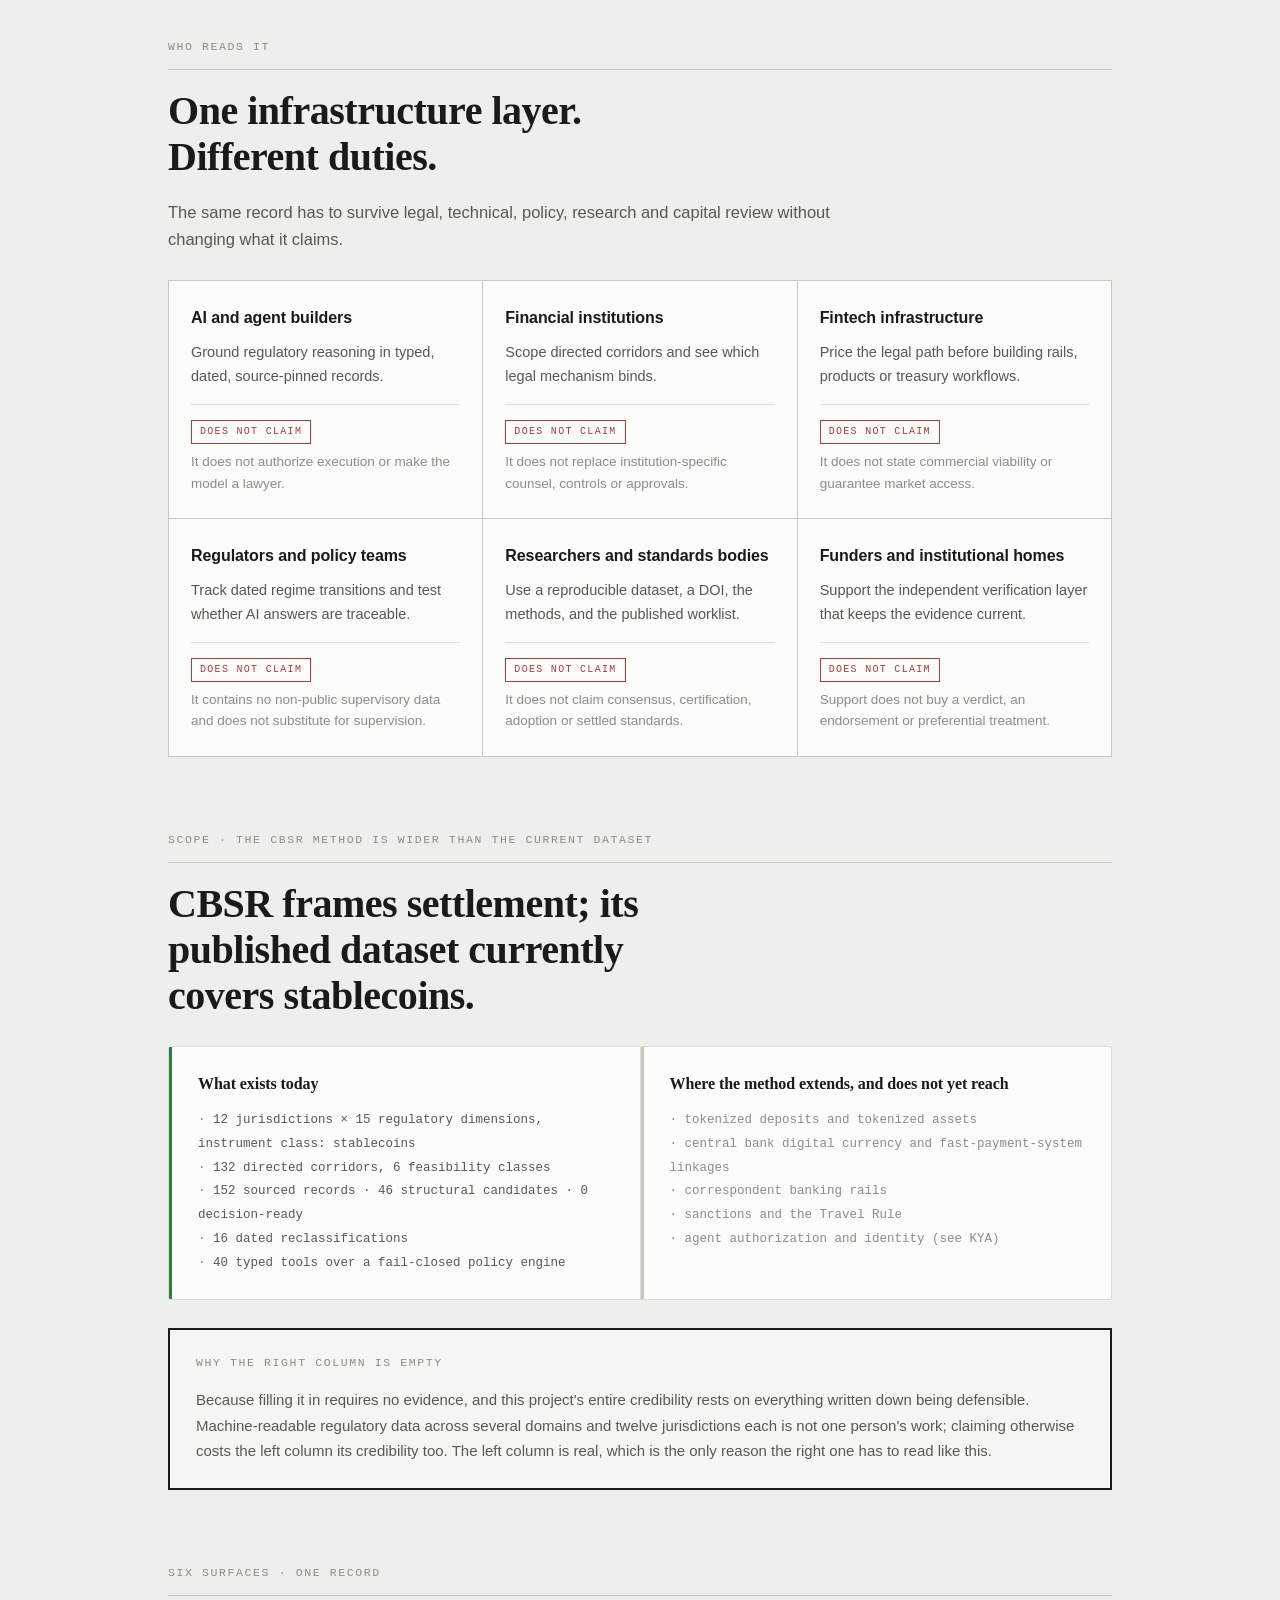
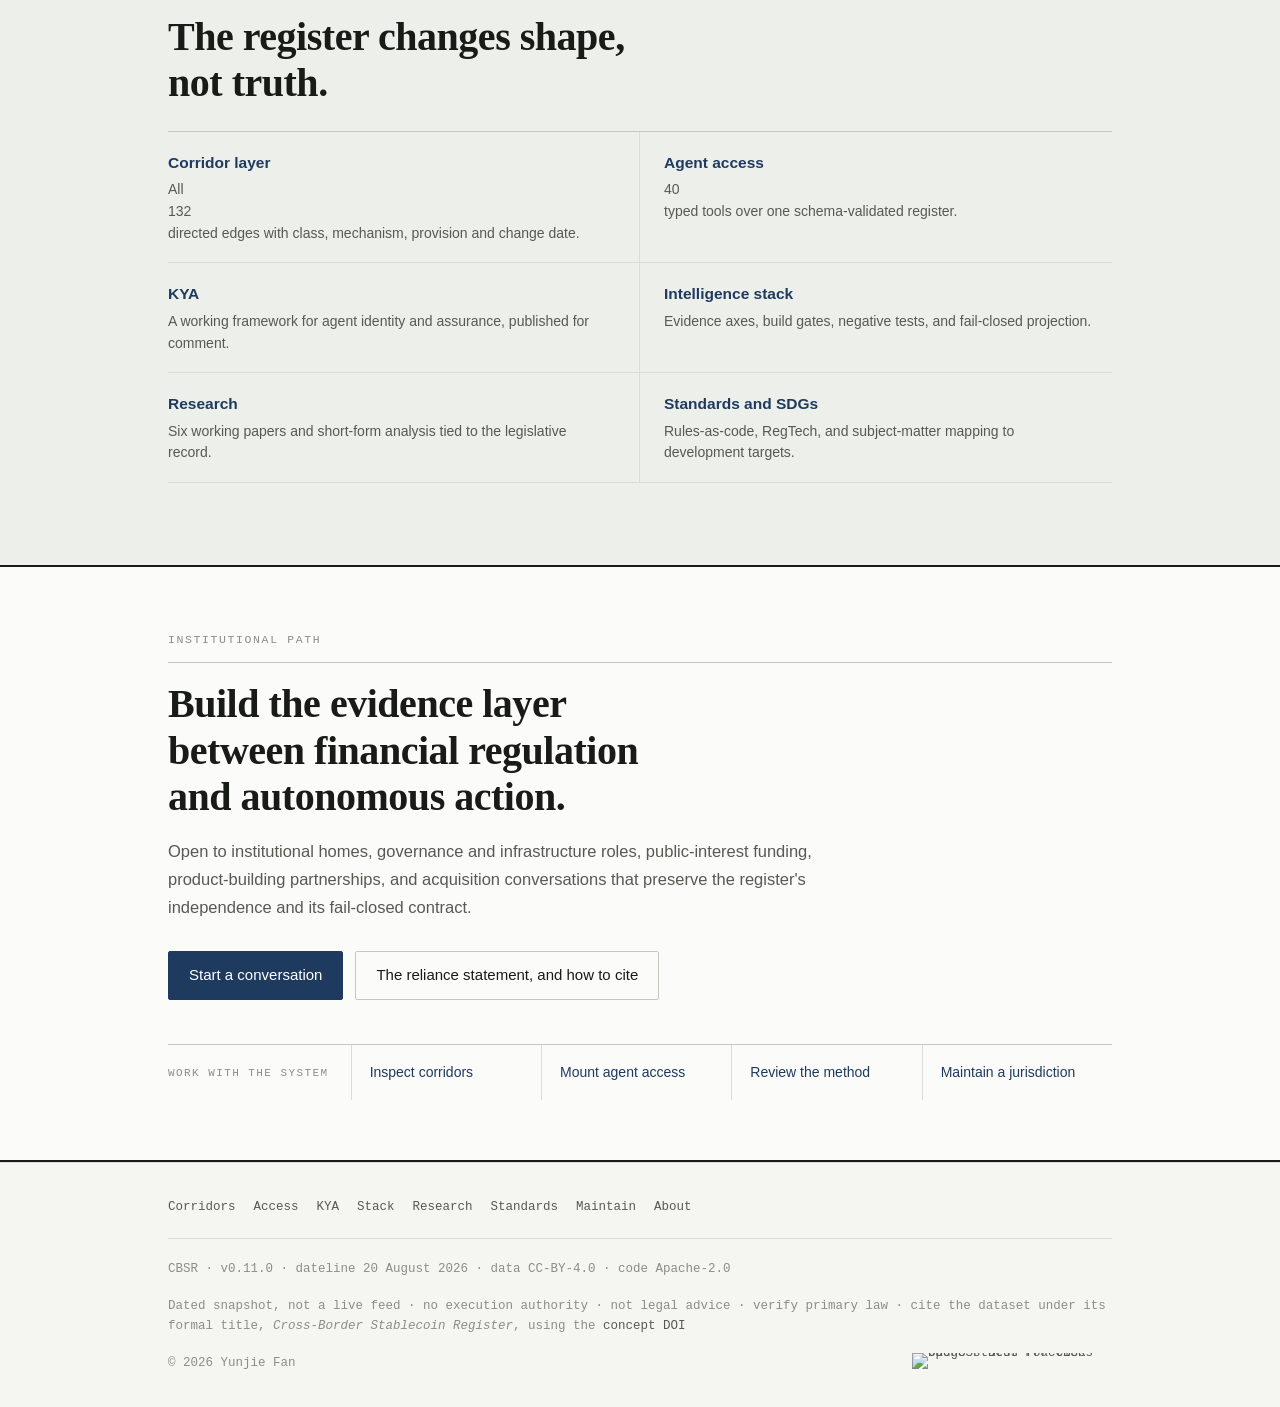
==== commit 7ee9bfef: "Add bounded Treasury, SEC, MiCA and CLARITY policy materials to landing page" ====
--- a/index.html
+++ b/index.html
@@ -91,6 +91,76 @@
     </div>
     <p class="statnote" data-zh="第四个数字为什么是 0：<b data-live=&quot;official_source&quot;>103</b> 条有官方来源，<b data-live=&quot;primary_reviewed&quot;>41</b> 条有一名审阅人，<b data-live=&quot;reconciled&quot;>0</b> 条完成独立二审。它约束的是 citable_law()，不是整份登记册——通道层照样解得出一条边，只是不肯把结果称为已坐实的现行法。<span class=&quot;stamp-i&quot; data-live-stamp>构建期快照</span>">Why the fourth number is zero: <b data-live="official_source">103</b> records have an official source, <b data-live="primary_reviewed">41</b> have one reviewer, and <b data-live="reconciled">0</b> have a reconciled independent second review. It governs <span class="gk">citable_law()</span>, not the register as a whole &mdash; the corridor layer still resolves an edge, it just will not call the result settled current law. <span class="stamp-i" data-live-stamp>build-time snapshot</span></p>
   </div>
+
+  <!-- ========================================== POLICY PARTICIPATION ==== -->
+  <section class="wrap policy-participation" id="policy-participation" aria-labelledby="policy-participation-title">
+    <p class="modkick" data-zh="公开记录 · 带日期的参与">public record &middot; dated participation</p>
+    <h2 class="h-big" id="policy-participation-title" data-zh="政策参与与研究">Policy participation &amp; research</h2>
+    <p class="h-lead" data-zh="四份材料，三种不同的证据边界。公开收录证明材料进入了官方公开记录；研究分析记录作者在特定日期的判断；提交回执只证明送达。这些都不等于机构认可、采纳或对现行法律状态的确认。">Four materials, with three different evidence boundaries. A public posting shows that material entered an official public record; research analysis records the author's view on a stated date; a submission receipt shows delivery only. None is agency endorsement, adoption, or confirmation of current law.</p>
+
+    <div class="policy-grid" data-policy-grid>
+      <article class="policy-card" data-policy-card="treasury-part-1523">
+        <div class="policy-head">
+          <span class="policy-kind" data-zh="公开评论">public comment</span>
+          <time datetime="2026-09-21" data-zh="2026 年 9 月 21 日发布">posted 21 September 2026</time>
+        </div>
+        <h3 data-policy-title data-zh="美国财政部 Part 1523 / GENIUS 法案公开评论">US Treasury Part 1523 / GENIUS Act public comment</h3>
+        <p class="policy-status" data-zh="公开案卷已收录 · 正文资料截至 2026 年 9 月 20 日">Public docket posting &middot; material current through 20 September 2026</p>
+        <p class="policy-summary" data-policy-summary data-zh="针对发行人识别、地域判断和外国监管资格，提出可核验、带日期并锚定来源的证据路径。">A source-pinned, dated evidence path for issuer identification, geographic determinations, and qualification under foreign regulatory regimes.</p>
+        <div class="policy-links">
+          <a href="https://www.regulations.gov/comment/TREAS-DO-2026-0496-0031" target="_blank" rel="noopener" data-zh="官方案卷记录 ↗">Official docket record ↗</a>
+          <a href="papers/treasury-part1523-comment.pdf" target="_blank" rel="noopener" data-zh="作者提交原文 · 9 页 PDF">Author submission &middot; 9 pp PDF</a>
+        </div>
+        <p class="policy-boundary" data-policy-boundary data-zh="案卷公开收录可核验收到了一份评论；它不表示美国财政部认可、同意、采纳或验证其内容。">The public docket verifies receipt of a comment; it does not indicate Treasury endorsement, agreement, adoption, or validation.</p>
+      </article>
+
+      <article class="policy-card" data-policy-card="eleven-votes-short">
+        <div class="policy-head">
+          <span class="policy-kind" data-zh="研究分析">research analysis</span>
+          <time datetime="2026-09-17" data-zh="2026 年 9 月 17 日">17 September 2026</time>
+        </div>
+        <h3 data-policy-title data-zh="Eleven Votes Short（尚差十一票）">Eleven Votes Short</h3>
+        <p class="policy-status" data-zh="带日期的研究材料 · 18 页">Dated research material &middot; 18 pages</p>
+        <p class="policy-summary" data-policy-summary data-zh="梳理立法进程、利益相关方立场及其对 AgenticFi（智能体金融）的潜在影响。">An analysis of the legislative process, stakeholder positions, and possible implications for agentic finance.</p>
+        <div class="policy-links">
+          <a href="papers/clarity-act-analysis-20260917.pdf" target="_blank" rel="noopener" data-zh="阅读分析 · 18 页 PDF">Read the analysis &middot; 18 pp PDF</a>
+        </div>
+        <p class="policy-boundary" data-policy-boundary data-zh="这是带日期的研究，不构成法律或投资建议，也不是实时法律状态。本文提到的票数不在此作为经独立核验的当前事实重复发布。">Dated research, not legal or investment advice and not a live statement of law. Its vote count is not repeated here as an independently verified current fact.</p>
+      </article>
+
+      <article class="policy-card" data-policy-card="mica-review">
+        <div class="policy-head">
+          <span class="policy-kind" data-zh="咨询参与">consultation participation</span>
+          <span data-zh="提交回执已收到">submission receipt received</span>
+        </div>
+        <h3 data-policy-title data-zh="欧盟 MiCA 审查定向咨询">EU targeted consultation on the MiCA review</h3>
+        <p class="policy-status" data-zh="官方截止时间 · 2026 年 9 月 30 日 23:59（中欧夏令时）">Official deadline &middot; 30 September 2026, 23:59 CEST</p>
+        <p class="policy-summary" data-policy-summary data-zh="CBSR 已通过 EUSurvey 提交回应并收到回执。答卷与回执标识不公开；这里只链接欧盟委员会的公开咨询资料。">CBSR submitted a response through EUSurvey and received a receipt. The response and receipt identifiers are not public; only the Commission's public consultation materials are linked here.</p>
+        <div class="policy-links">
+          <a href="https://finance.ec.europa.eu/regulation-and-supervision/consultations-0/targeted-consultation-review-mica-regulation_en" target="_blank" rel="noopener" data-zh="官方咨询页 ↗">Official consultation page ↗</a>
+          <a href="https://finance.ec.europa.eu/document/download/62be7015-f066-4fac-b74e-71bacdbcc9f5_en?filename=2026-mica-review-targeted-consultation-document_en.pdf" target="_blank" rel="noopener" data-zh="官方咨询文件 · 45 页 PDF ↗">Official consultation document &middot; 45 pp PDF ↗</a>
+        </div>
+        <p class="policy-boundary" data-policy-boundary data-zh="回执只确认送达。CBSR 答卷未公开，也不主张欧盟委员会的认可、接受、采纳或验证。">The receipt confirms delivery only. The CBSR response is not public, and no European Commission endorsement, acceptance, adoption, or validation is claimed.</p>
+      </article>
+
+      <article class="policy-card" data-policy-card="sec-section-404">
+        <div class="policy-head">
+          <span class="policy-kind" data-zh="SEC 公开书面意见">SEC written input</span>
+          <time datetime="2026-05-07" data-zh="2026 年 5 月 7 日收录">listed 7 May 2026</time>
+        </div>
+        <h3 data-policy-title data-zh="Narrowing the Section 404 Prohibition（厘清第 404 条禁止范围）">Narrowing the Section 404 Prohibition</h3>
+        <p class="policy-status" data-zh="Yunjie Fan · 原文日期 2026 年 5 月 6 日 · 28 页">Yunjie Fan &middot; brief dated 6 May 2026 &middot; 28 pages</p>
+        <p class="policy-summary" data-policy-summary data-zh="作者提出净值传导门槛与可审计的用户活动框架，讨论如何区分用户主动发起的稳定币路由与变相收益，并附委员会报告措辞建议。">The author proposes a NAV pass-through threshold and an auditable user-activity framework to distinguish user-initiated stablecoin routing from disguised yield, with suggested Committee Report language.</p>
+        <div class="policy-links">
+          <a href="https://www.sec.gov/files/ctf-written-input-fan-050726.pdf" target="_blank" rel="noopener" data-zh="SEC 官网原文 · 28 页 PDF ↗">SEC-hosted original &middot; 28 pp PDF ↗</a>
+          <a href="https://www.sec.gov/featured-topics/crypto-task-force/crypto-task-force-written-input" target="_blank" rel="noopener" data-zh="SEC 公开意见栏与声明 ↗">SEC written-input page &amp; notice ↗</a>
+        </div>
+        <p class="policy-boundary" data-policy-boundary data-zh="这是作者的独立政策意见，不是 SEC 的立场、审查结论或认可。SEC 说明其网页的要点和主题由 AI 生成，未经工作组核验；这里的摘要依据投稿原文。">Independent author input, not an SEC position, review finding, or endorsement. SEC states that its webpage's key points and topics are AI-generated and not reviewed by the Task Force; this summary is based on the original submission.</p>
+      </article>
+    </div>
+
+    <p class="policy-terms" data-policy-terms data-zh="历史附件保留发布时使用的「structural citable」措辞；按当前口径，它表示结构性候选，不等于严格可引用或可作决策依据。当前登记册报告 <b data-live=&quot;structural_candidates&quot;>46</b> 条结构性候选、<b data-live=&quot;decision_ready&quot;>0</b> 条严格可引用记录、<b data-live=&quot;decision_ready&quot;>0</b> 条可作决策依据记录。PDF 保持原发布版本，不倒改术语。">Historical attachments preserve the term &ldquo;structural citable&rdquo; used when they were published. Under the current contract, that means a structural candidate, not a strictly citable or decision-ready record. The current register reports <b data-live="structural_candidates">46</b> structural candidates, <b data-live="decision_ready">0</b> strictly citable records, and <b data-live="decision_ready">0</b> decision-ready records. The PDFs remain as published; their terminology is not rewritten retrospectively.</p>
+  </section>
 
   <!-- ========================================================== RECORD ==== -->
   <section class="wrap" id="record">
@@ -148,7 +218,7 @@
         <span class="rn">04</span>
         <span class="rb">
           <span class="rt" data-zh="位置 · 被引用，而不是被购买">Position &middot; cited, not bought</span>
-          <span class="rd" data-zh="治理级位置买不到，只能被引用出来。已经有两颗种子。">A governance-grade position cannot be bought. Two seeds are already in the ground.</span>
+          <span class="rd" data-zh="治理级位置买不到，只能被引用出来。公开记录已经落地。">A governance-grade position cannot be bought. Public-record seeds are already in the ground.</span>
         </span>
         <span class="rs" data-zh="有种子">seeded</span>
       </a>
@@ -345,7 +415,7 @@
   <section class="wrap" id="position">
     <p class="modkick" data-zh="第四层 · 位置">layer four &middot; position</p>
     <h2 class="h-big" data-zh="被引用，而不是被购买。">Cited, not bought.</h2>
-    <p class="h-lead" data-zh="治理级的位置买不到，也宣称不出来。只有一条路径：把东西做成别人在正式场合愿意引用的样子，然后等它被引用。已经有两颗种子在地里——一份研究进入美国证券交易委员会加密工作组的公开意见栏，一篇发表在杜克法学院 FinReg Blog。接下来是继续做监管咨询意见回应，并把 KYA（Know Your Agent，认识你的智能体）框架送进合适的标准论坛。">A governance-grade position cannot be bought and cannot be asserted. There is one route: make the thing citable enough that people cite it in formal settings, then wait to be cited. Two seeds are in the ground &mdash; one piece filed in the US SEC Crypto Task Force docket, one published on Duke Law's FinReg Blog. Next is continuing to answer regulatory consultations, and taking the KYA framework &mdash; Know Your Agent &mdash; into an appropriate standards forum.</p>
+    <p class="h-lead" data-zh="治理级的位置买不到，也宣称不出来。只有一条路径：把东西做成别人愿意在正式场合引用和审查的样子。政策参与现在包括进入美国证券交易委员会意见栏的研究、杜克法学院 FinReg Blog 文章、美国财政部公开评论，以及一份已收到回执但未公开答卷的 MiCA 咨询参与。上方四张卡片把哪些内容公开、哪些内容不公开分开写清楚。接下来是继续回应监管咨询，并把 KYA（Know Your Agent，认识你的智能体）框架送进合适的标准论坛。">A governance-grade position cannot be bought and cannot be asserted. There is one route: make the work citable and inspectable in formal settings. Policy participation now includes research in the US SEC written-input collection, a Duke Law FinReg Blog article, a US Treasury public comment, and MiCA consultation participation whose receipt is held but whose response is not public. The four cards above separate what is public from what is not. Next is continuing to answer regulatory consultations, and taking the KYA framework &mdash; Know Your Agent &mdash; into an appropriate standards forum.</p>
     <div class="boundary un">
       <p class="bh" data-zh="联合国边界">United Nations boundary</p>
       <p data-zh="登记册的工作单位和可持续发展目标 10.c（降低汇款成本）的工作单位是同一个：通道。所以映射按<b>主题相关性</b>陈述，每一行都必须写下它<b>不</b>主张什么。这里不主张联合国的背书、隶属、伙伴关系、认证、采纳或合规状态；这不是官方统计，不属于任何国家统计体系，不适合作为指标报送来源，也不使用任何联合国标识。">The register's unit of work and the unit of SDG Target 10.c &mdash; reducing remittance cost &mdash; are the same unit: the corridor. So the mapping is stated as <b>subject-matter alignment</b>, and every row is required to write down what it does <b>not</b> claim. No United Nations endorsement, affiliation, partnership, certification, adoption or compliance status is claimed. This is not official statistics, not part of any national statistical system, not fit as a reporting source for indicators, and no UN marks are used.</p>
--- a/assets/cbsr.css
+++ b/assets/cbsr.css
@@ -805,7 +805,7 @@
 .stat-l{display:block;margin-top:9px;font-size:12.5px;letter-spacing:.04em;color:var(--muted)}
 .statband .zero .stat-n{color:var(--gate)}
 .statnote{margin:16px 0 0;font-size:14px;line-height:1.65;color:var(--ink-2);max-width:78ch}
-.stamp-i{font-family:var(--mono);font-size:11px;color:var(--muted);white-space:nowrap}
+.stamp-i{font-family:var(--mono);font-size:11px;color:var(--muted);white-space:normal;overflow-wrap:anywhere}
 @media(max-width:620px){.statband{grid-template-columns:repeat(2,minmax(0,1fr))}
   .statband > div:nth-child(3){border-left:0}
   .statband > div:nth-child(-n+2){border-bottom:1px solid var(--line-strong)}}
@@ -871,6 +871,42 @@
 @media(max-width:900px){.duty,.duty.six{grid-template-columns:repeat(2,minmax(0,1fr))}}
 @media(max-width:620px){.duty,.duty.six{grid-template-columns:minmax(0,1fr)}}
 
+/* -- policy participation: four dated records, each with its own boundary -- */
+.policy-participation{scroll-margin-top:76px}
+.policy-grid{display:grid;grid-template-columns:repeat(2,minmax(0,1fr));gap:1px;
+  margin-top:28px;background:var(--line-strong);border:1px solid var(--line-strong)}
+.policy-card{display:flex;flex-direction:column;min-width:0;padding:24px 22px 22px;
+  background:var(--surface)}
+.policy-head{display:flex;justify-content:space-between;align-items:baseline;gap:12px;
+  font-family:var(--mono);font-size:10.5px;line-height:1.45;letter-spacing:.08em;
+  text-transform:uppercase;color:var(--muted)}
+html[lang^="zh"] .policy-head{font-size:11.5px;letter-spacing:.03em;text-transform:none}
+.policy-kind{color:var(--accent)}
+.policy-card h3{font-family:var(--serif);font-size:21px;font-weight:600;line-height:1.3;
+  color:var(--ink);margin:20px 0 0}
+.policy-status{font-family:var(--mono);font-size:11.5px;line-height:1.55;color:var(--muted);
+  margin:10px 0 0}
+.policy-summary{font-size:14.5px;line-height:1.64;color:var(--ink-2);margin:16px 0 0}
+.policy-links{display:flex;flex-wrap:wrap;gap:8px 14px;margin:auto 0 0;padding-top:20px}
+.policy-links a{font-family:var(--sans);font-weight:600;font-size:13px;line-height:1.45;
+  color:var(--accent);text-decoration:none}
+.policy-links a:hover,.policy-links a:focus-visible{text-decoration:underline;text-underline-offset:3px}
+.policy-boundary{margin:18px 0 0;padding-top:18px;border-top:1px solid var(--line);
+  font-size:13px;line-height:1.58;color:var(--muted)}
+.policy-terms{margin:18px 0 0;padding:16px 18px;border-left:3px solid var(--line-strong);
+  background:var(--surface-2);font-size:13.5px;line-height:1.65;color:var(--ink-2)}
+.policy-terms b{font-family:var(--mono);font-weight:500;color:var(--ink)}
+.policy-row .v{display:flex;flex-wrap:wrap;justify-content:flex-end;gap:5px 12px}
+.policy-row .v a{color:var(--accent);text-decoration:none}
+.policy-row .v a:hover,.policy-row .v a:focus-visible{text-decoration:underline;text-underline-offset:3px}
+@media(max-width:900px){.policy-grid{grid-template-columns:repeat(2,minmax(0,1fr))}}
+@media(max-width:620px){
+  .policy-grid{grid-template-columns:minmax(0,1fr)}
+  .policy-head{align-items:flex-start;flex-direction:column;gap:4px}
+  .paper.policy-row{grid-template-columns:minmax(0,1fr)}
+  .policy-row .v{justify-content:flex-start;white-space:normal}
+}
+
 /* -- institutional band -------------------------------------------------- */
 .inst{margin-top:82px;padding:64px 0 60px !important;background:var(--surface);
   border-top:2px solid var(--ink);border-bottom:2px solid var(--ink)}
@@ -900,6 +936,8 @@
   .hero-c{text-align:left;padding-top:0}
   .statband,.inst{border-color:#000}
   .duty{grid-template-columns:minmax(0,1fr)}
+  .policy-grid{grid-template-columns:minmax(0,1fr);border-color:#000}
+  .policy-card{break-inside:avoid;background:#fff!important}
   .workrow{display:none}
   .boundary.un{background:#fff!important;border-color:#000!important}
 }
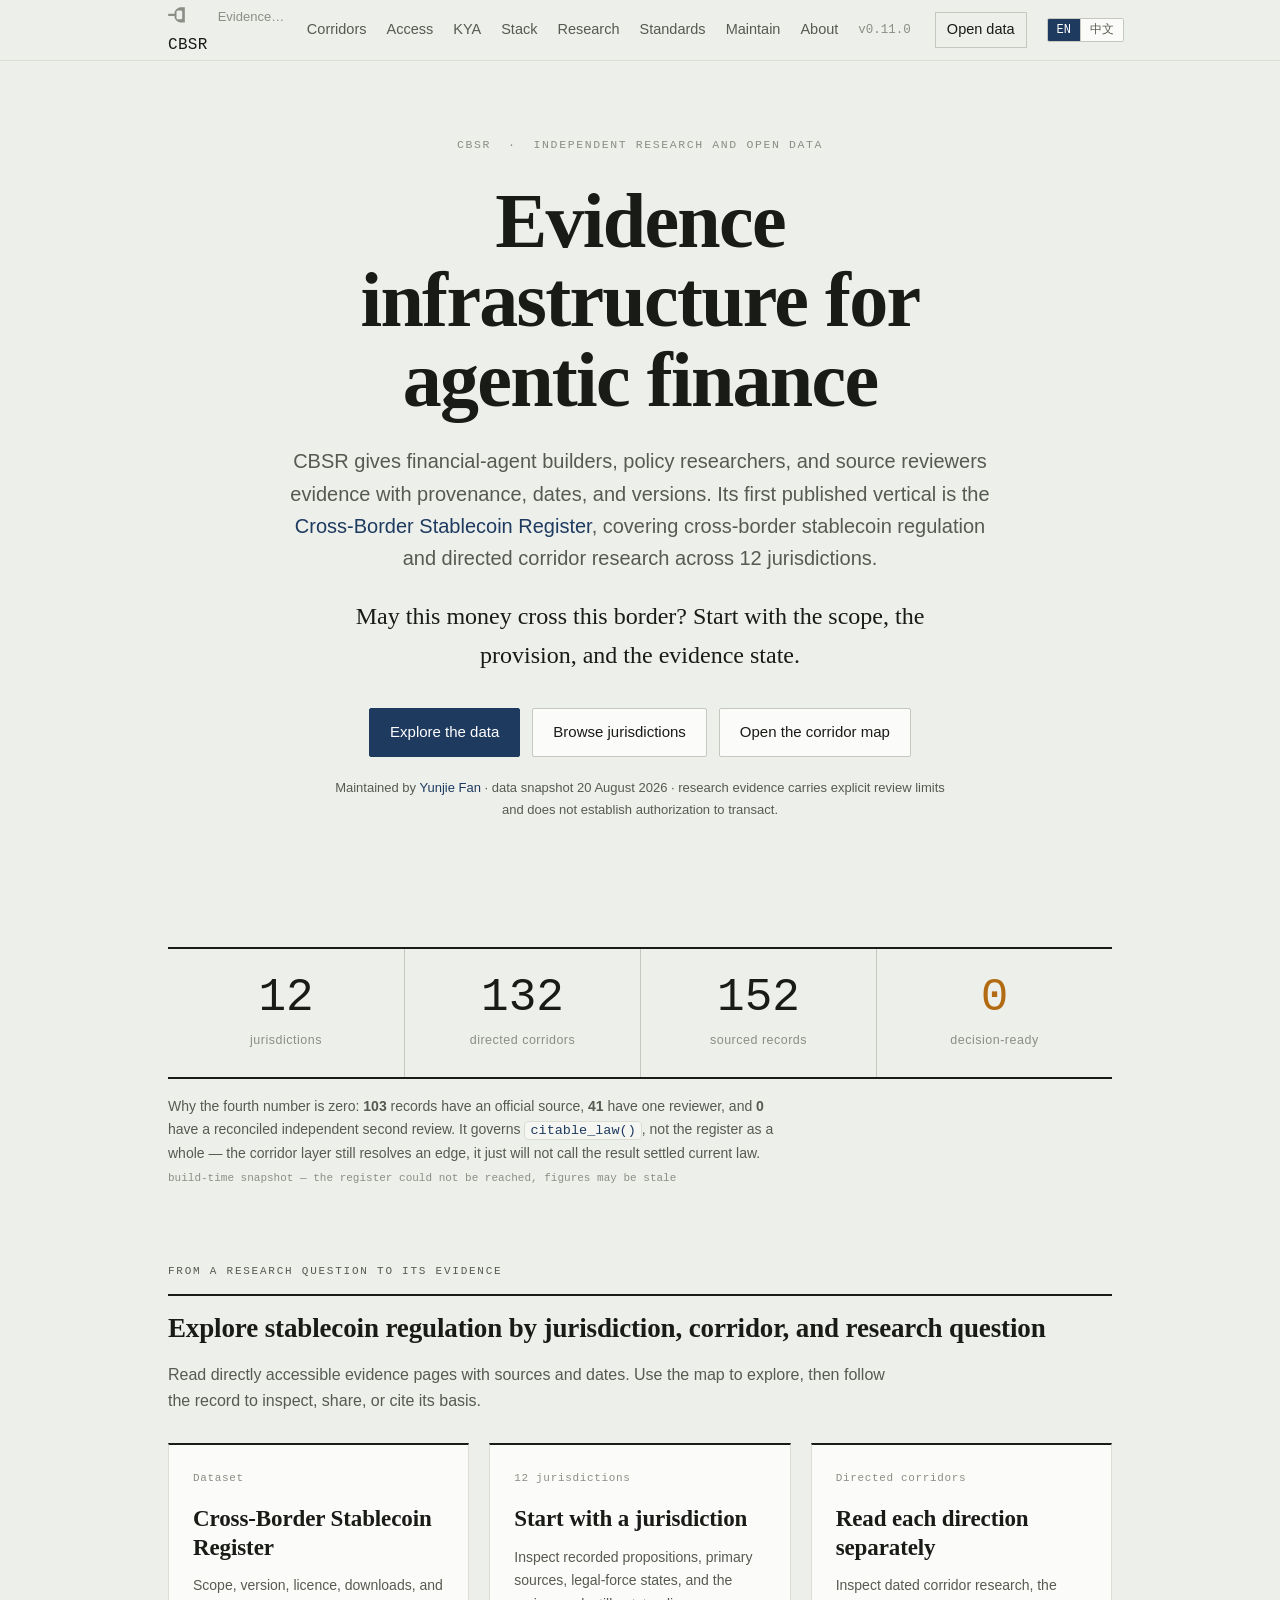
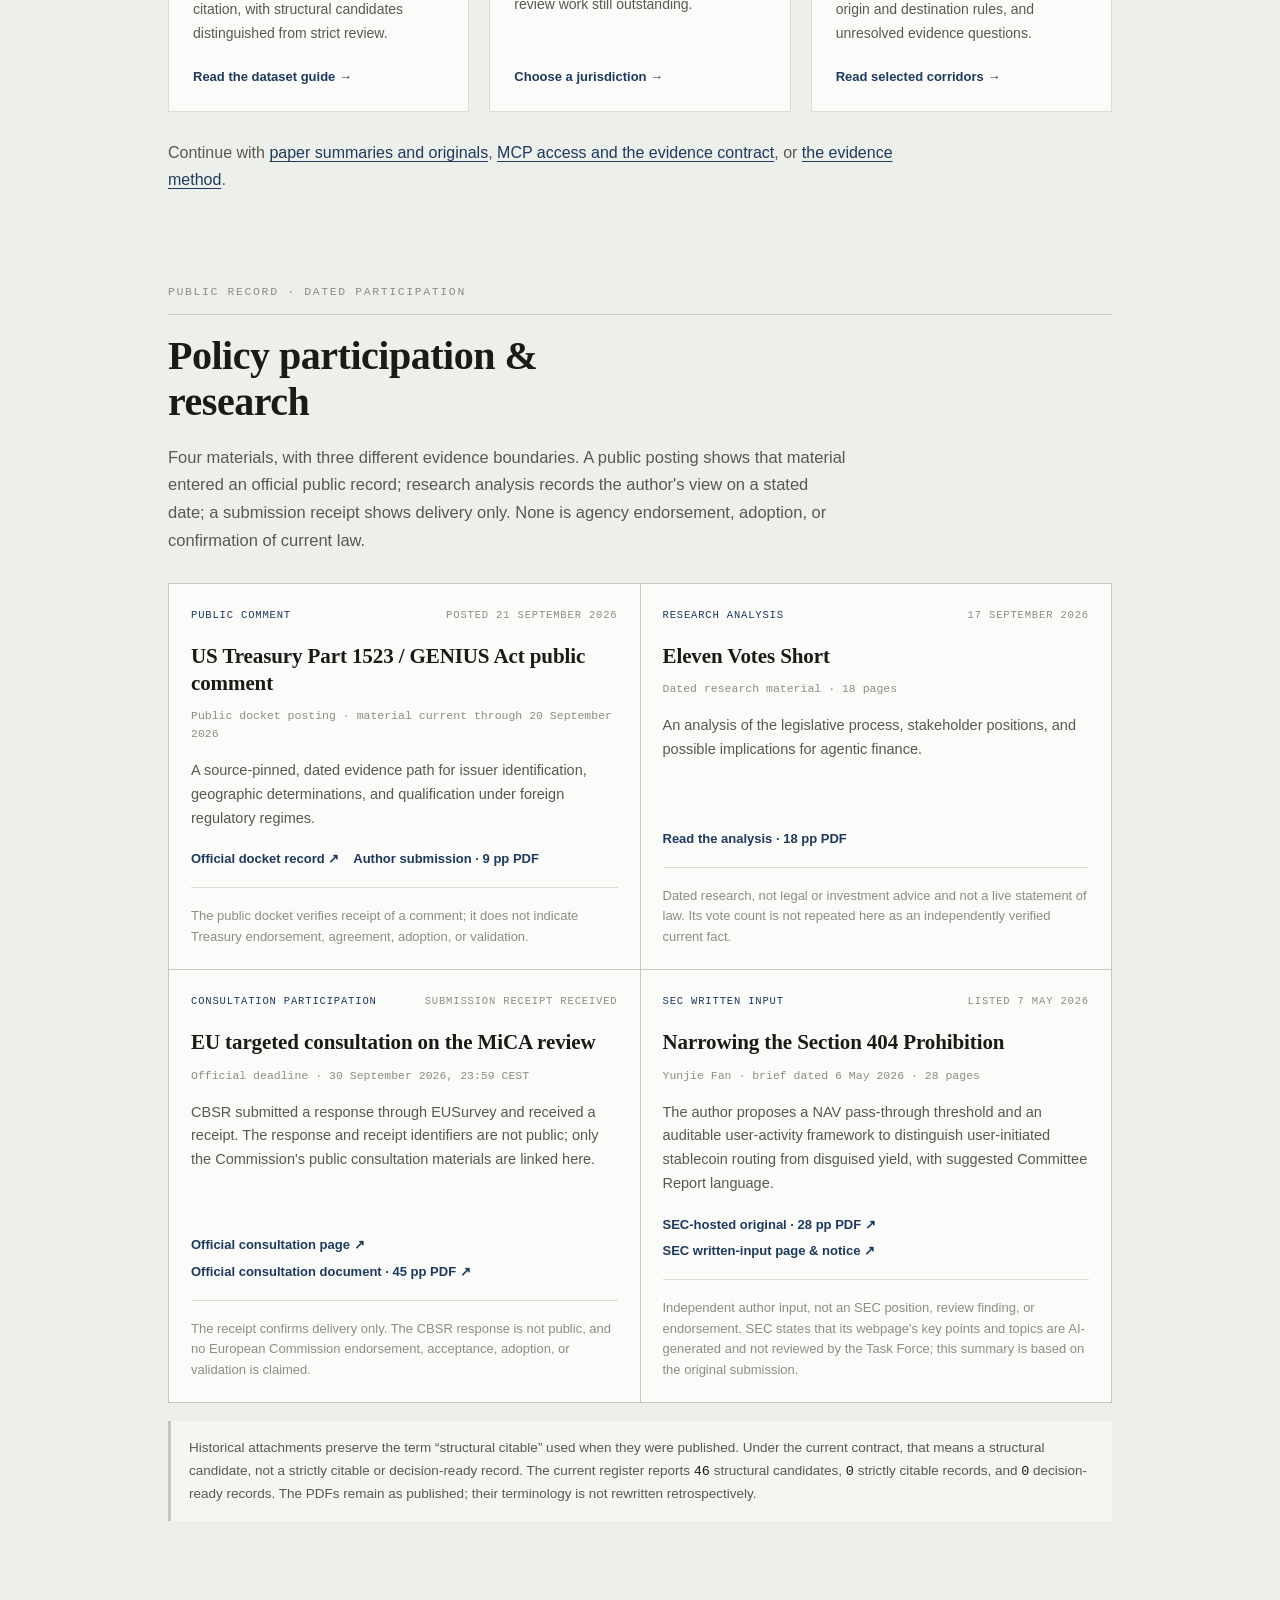
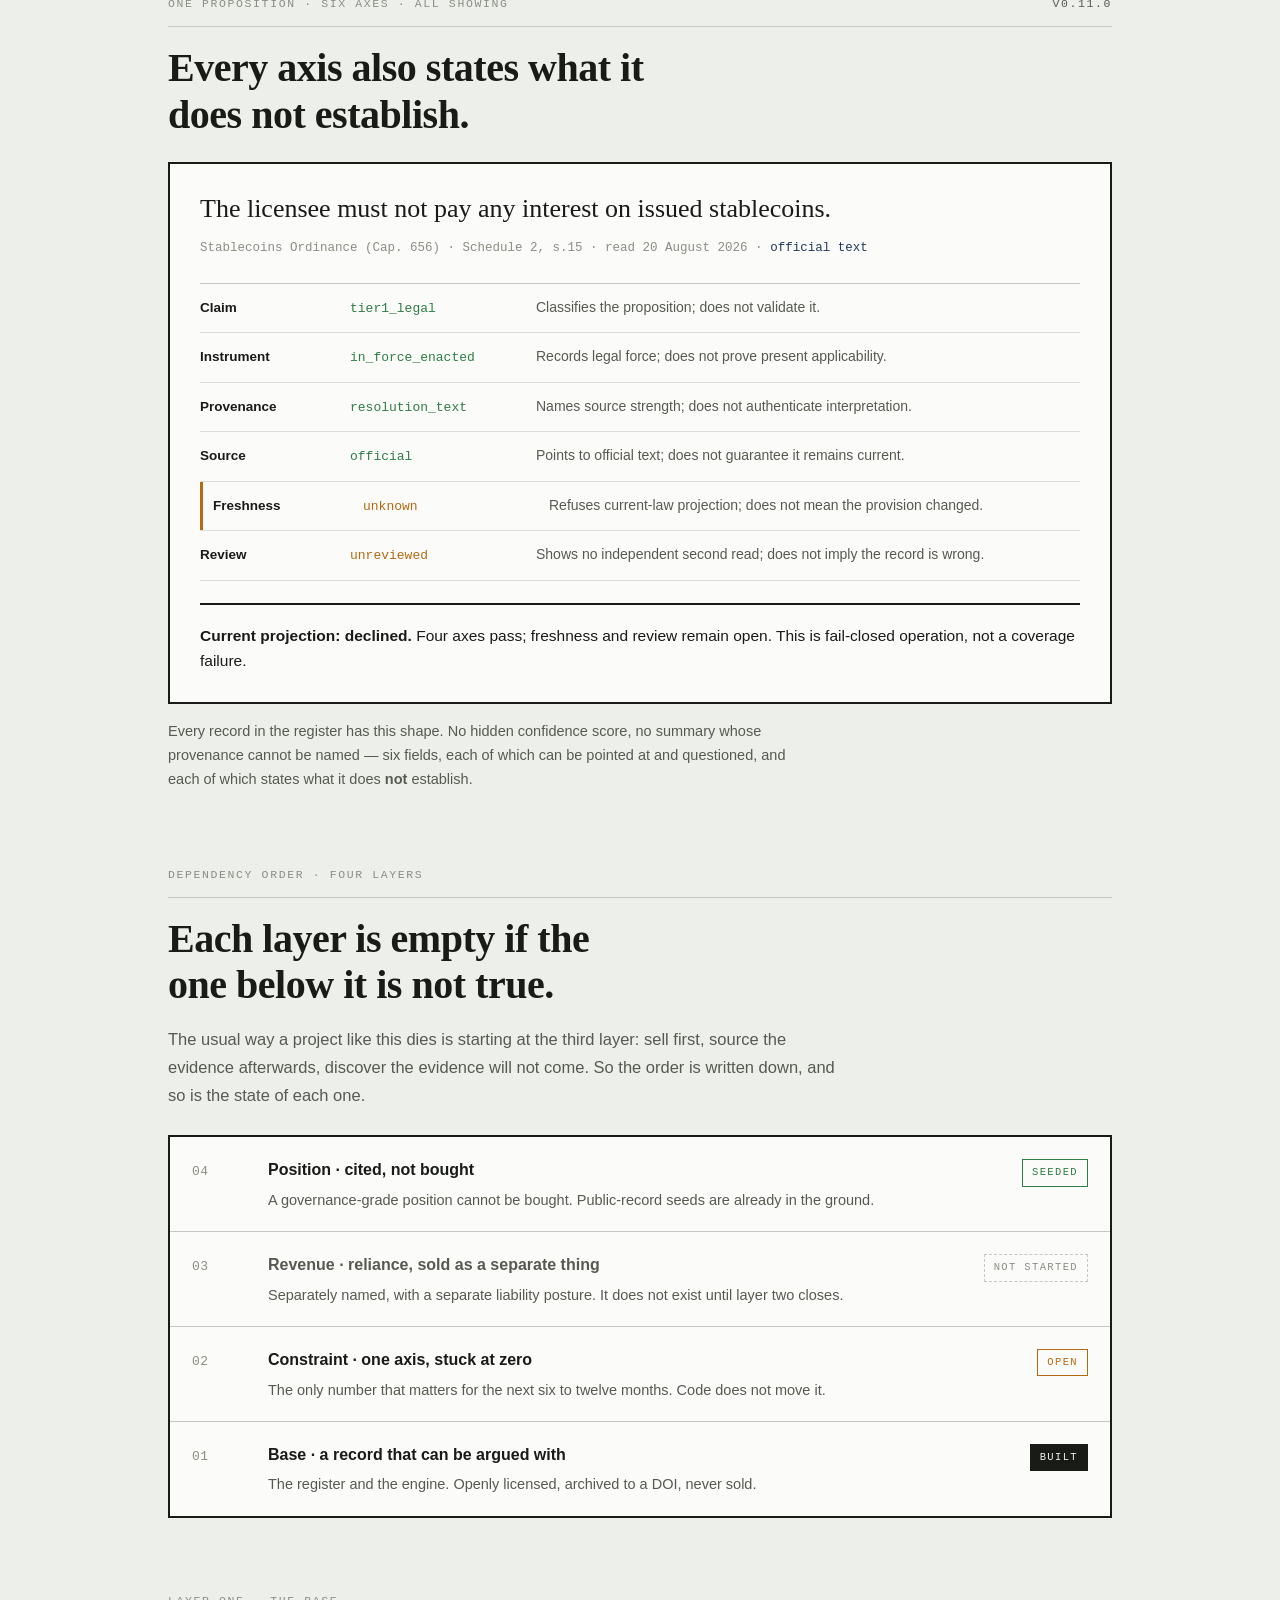
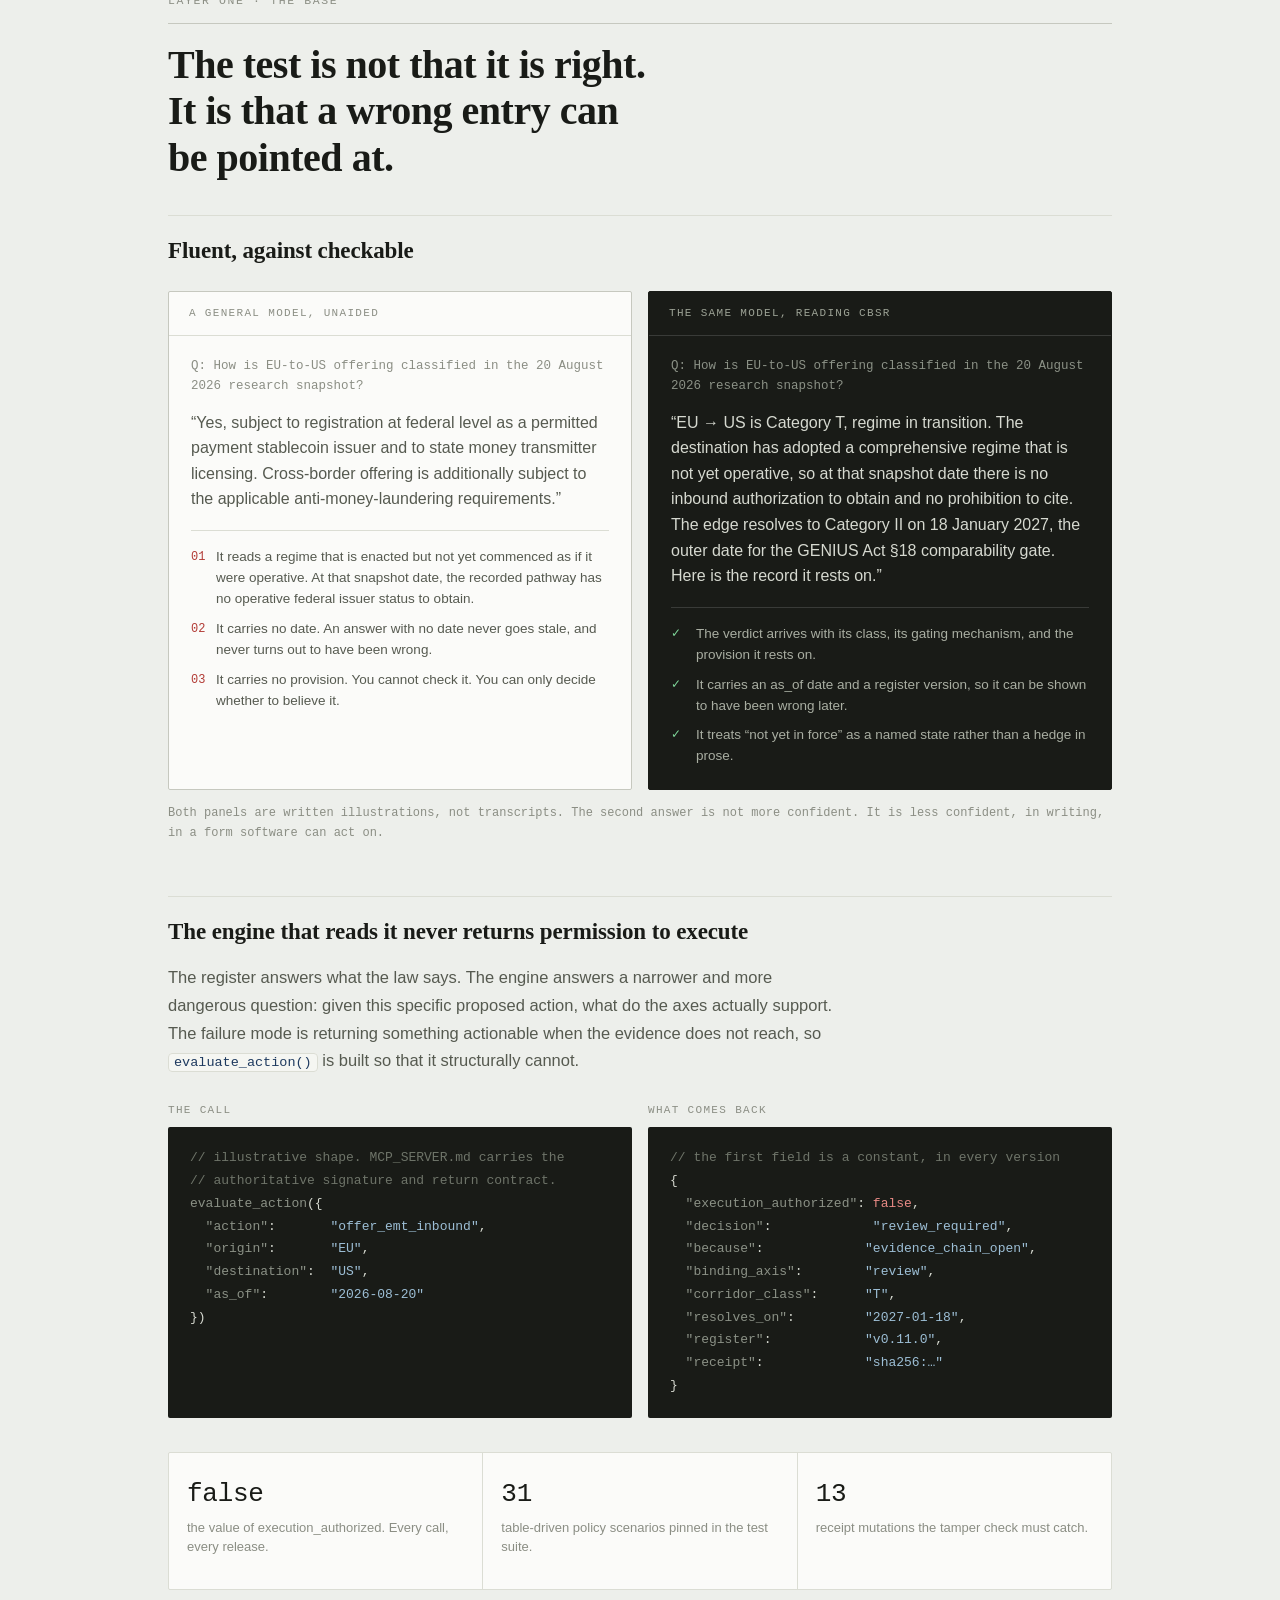
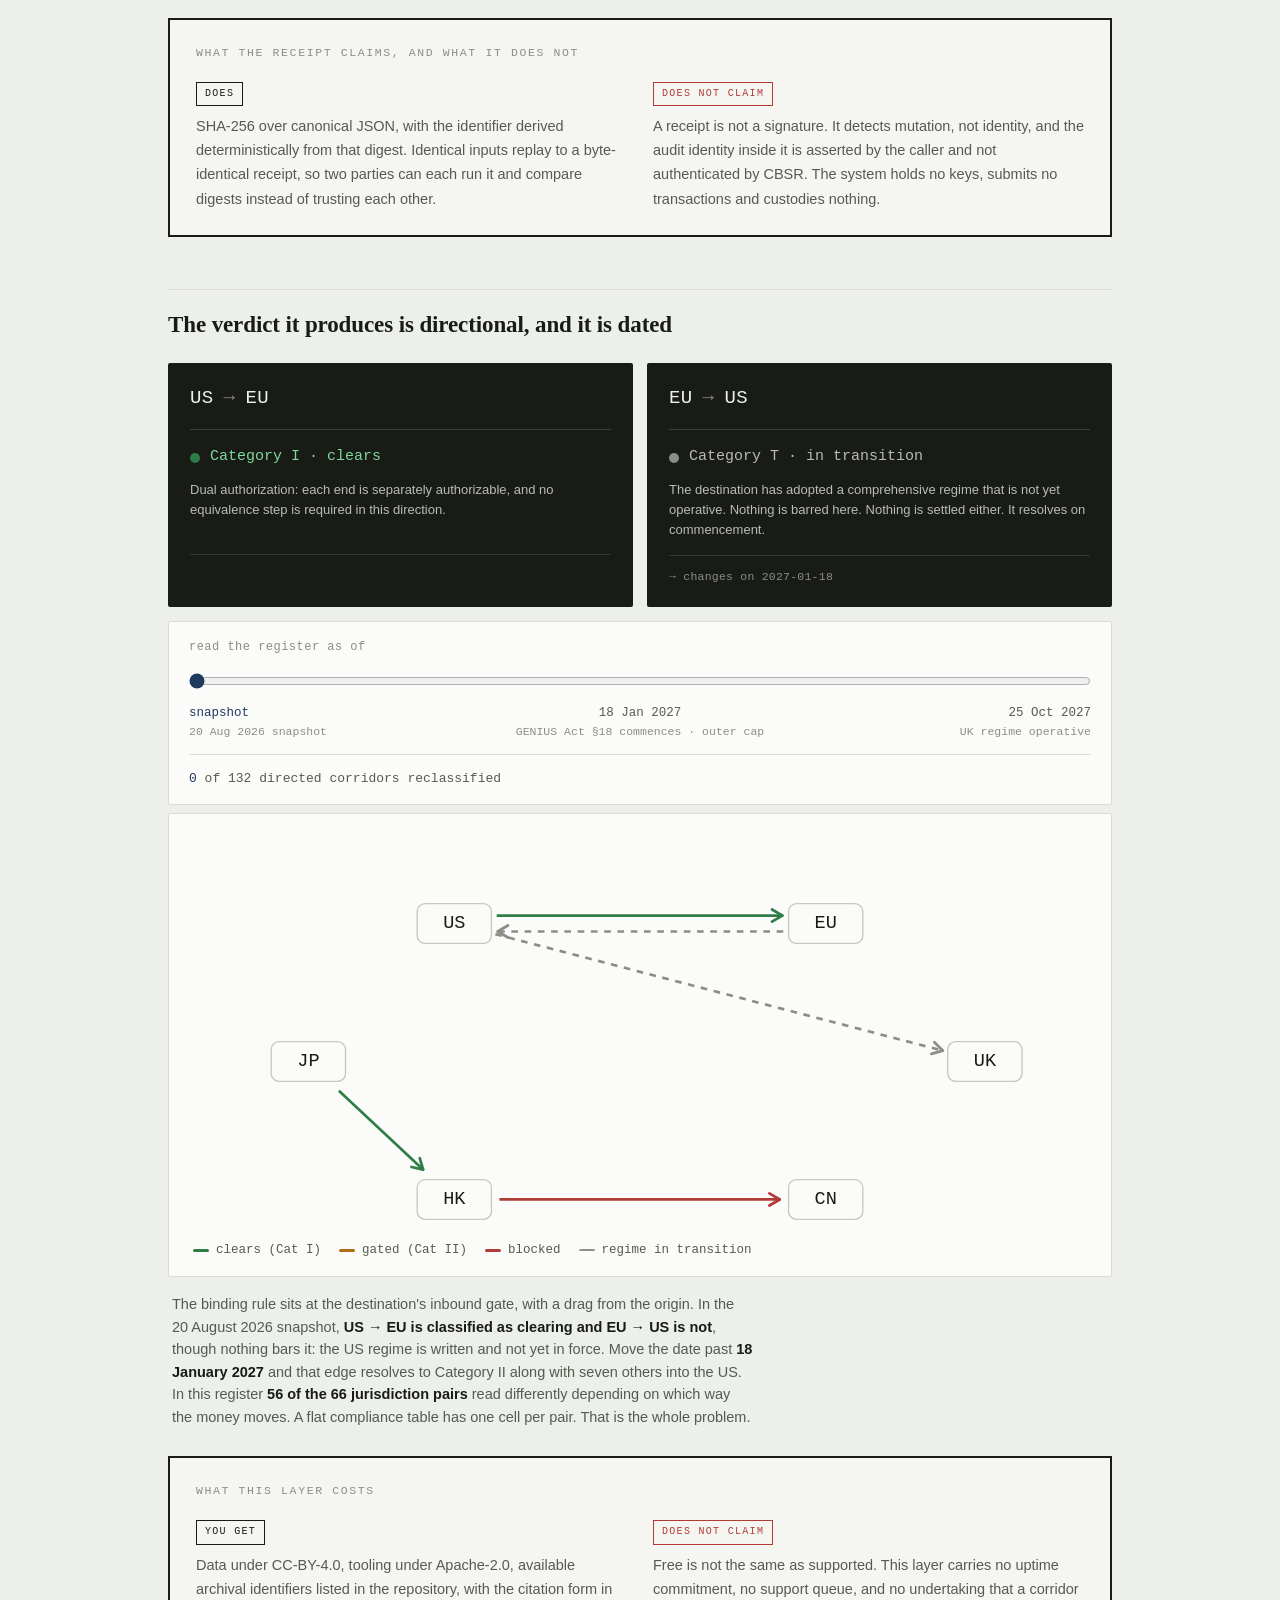
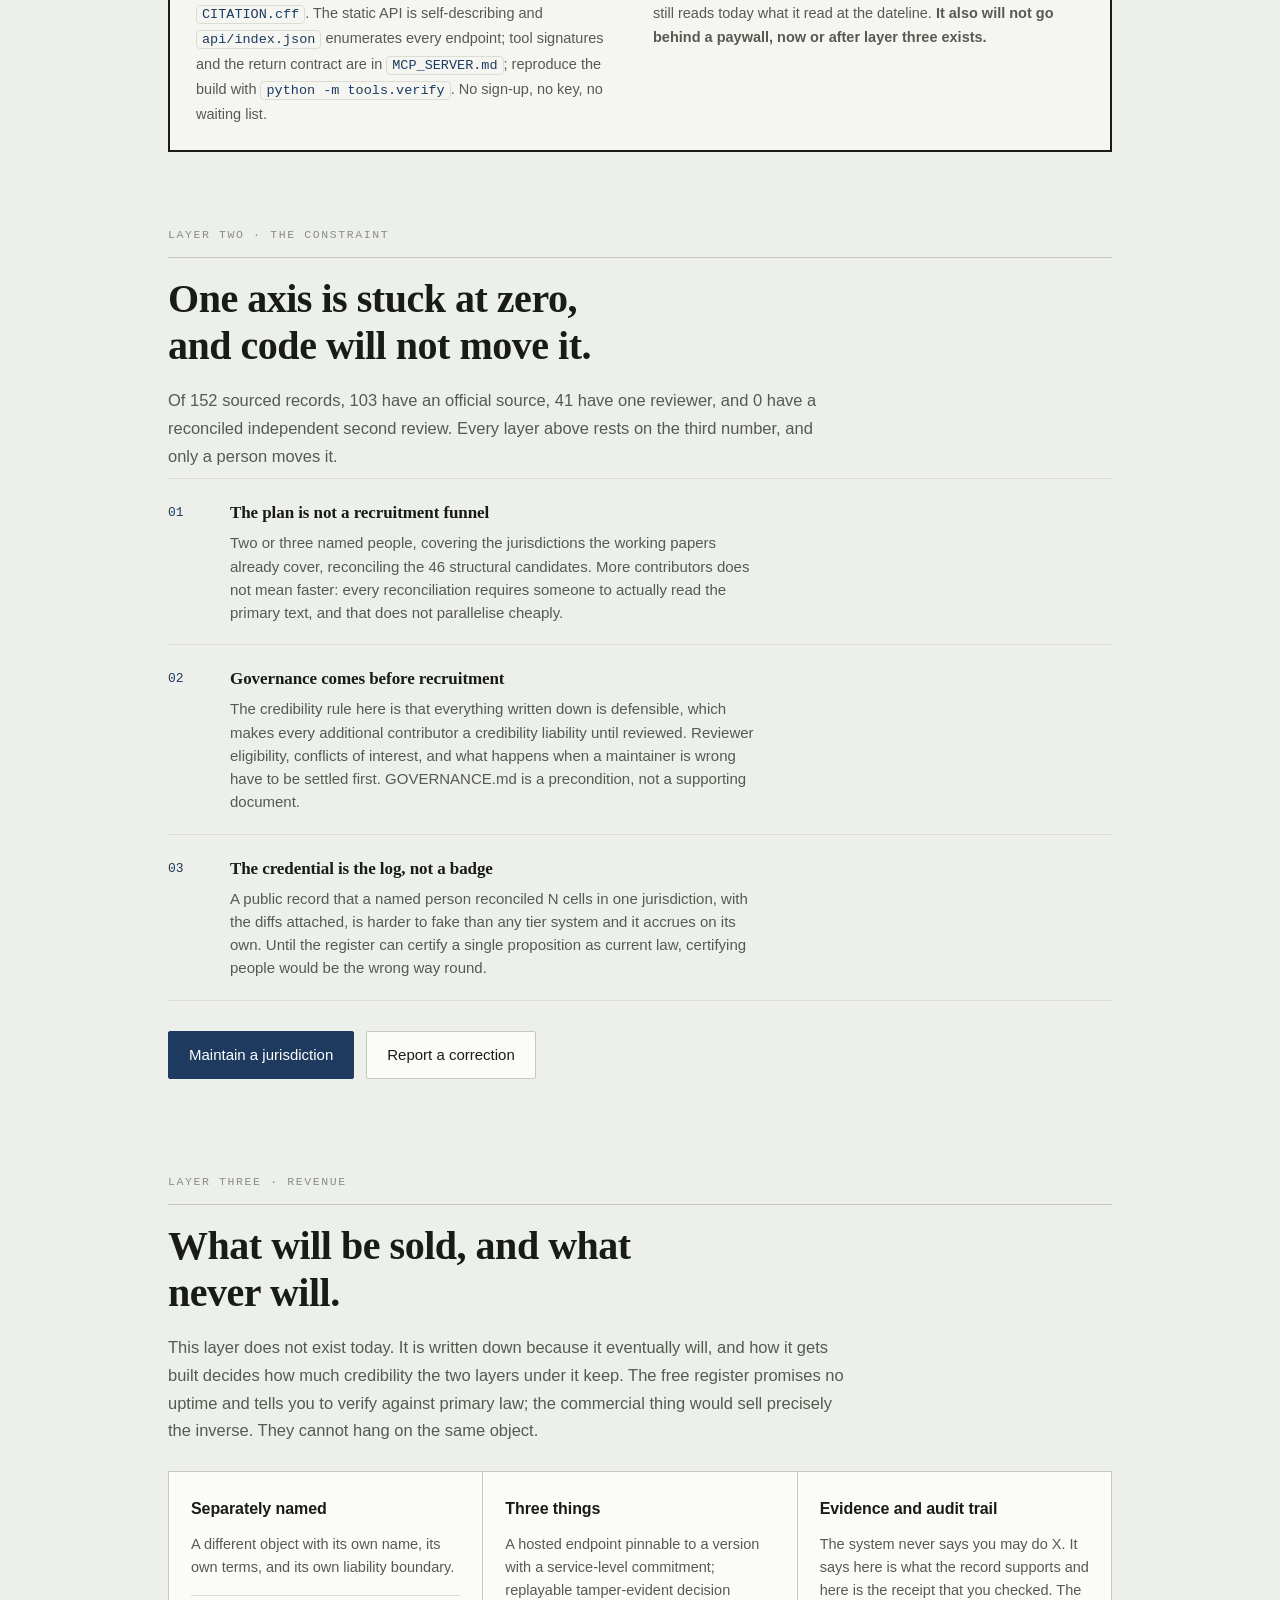
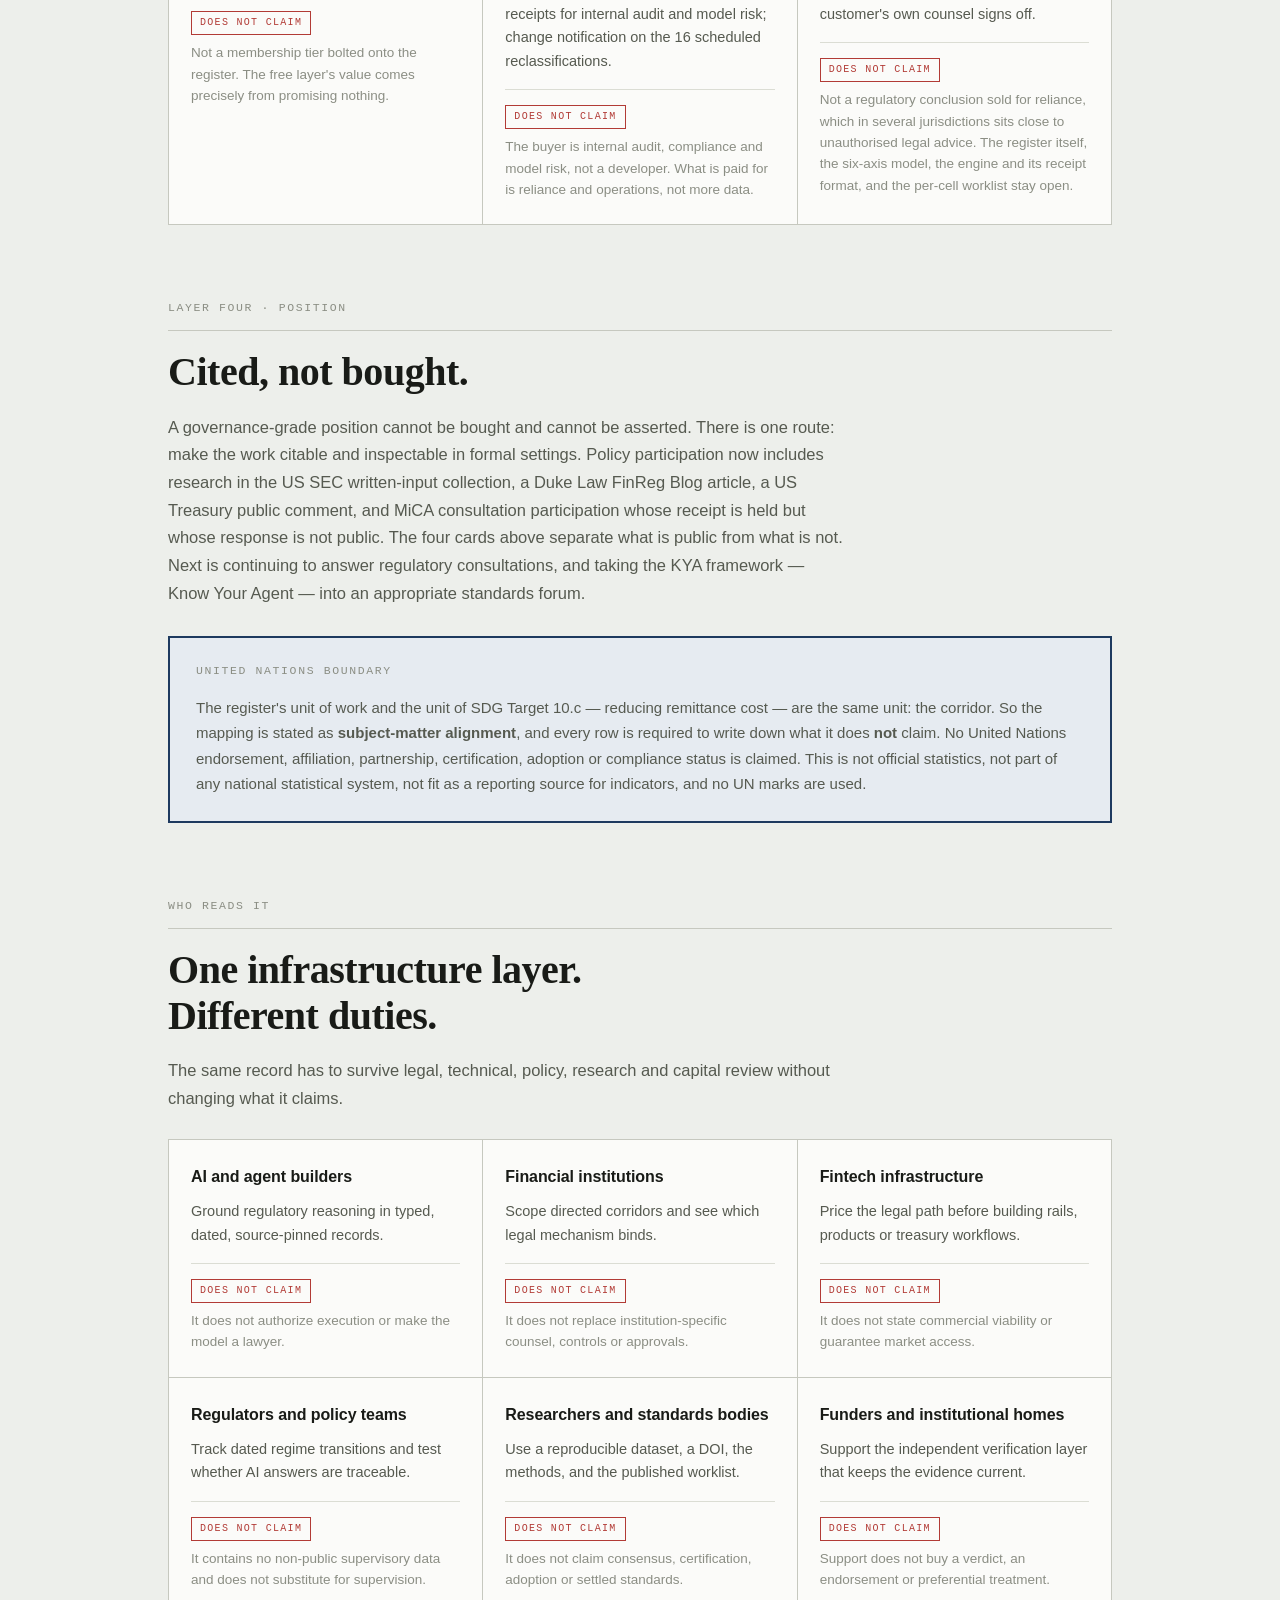
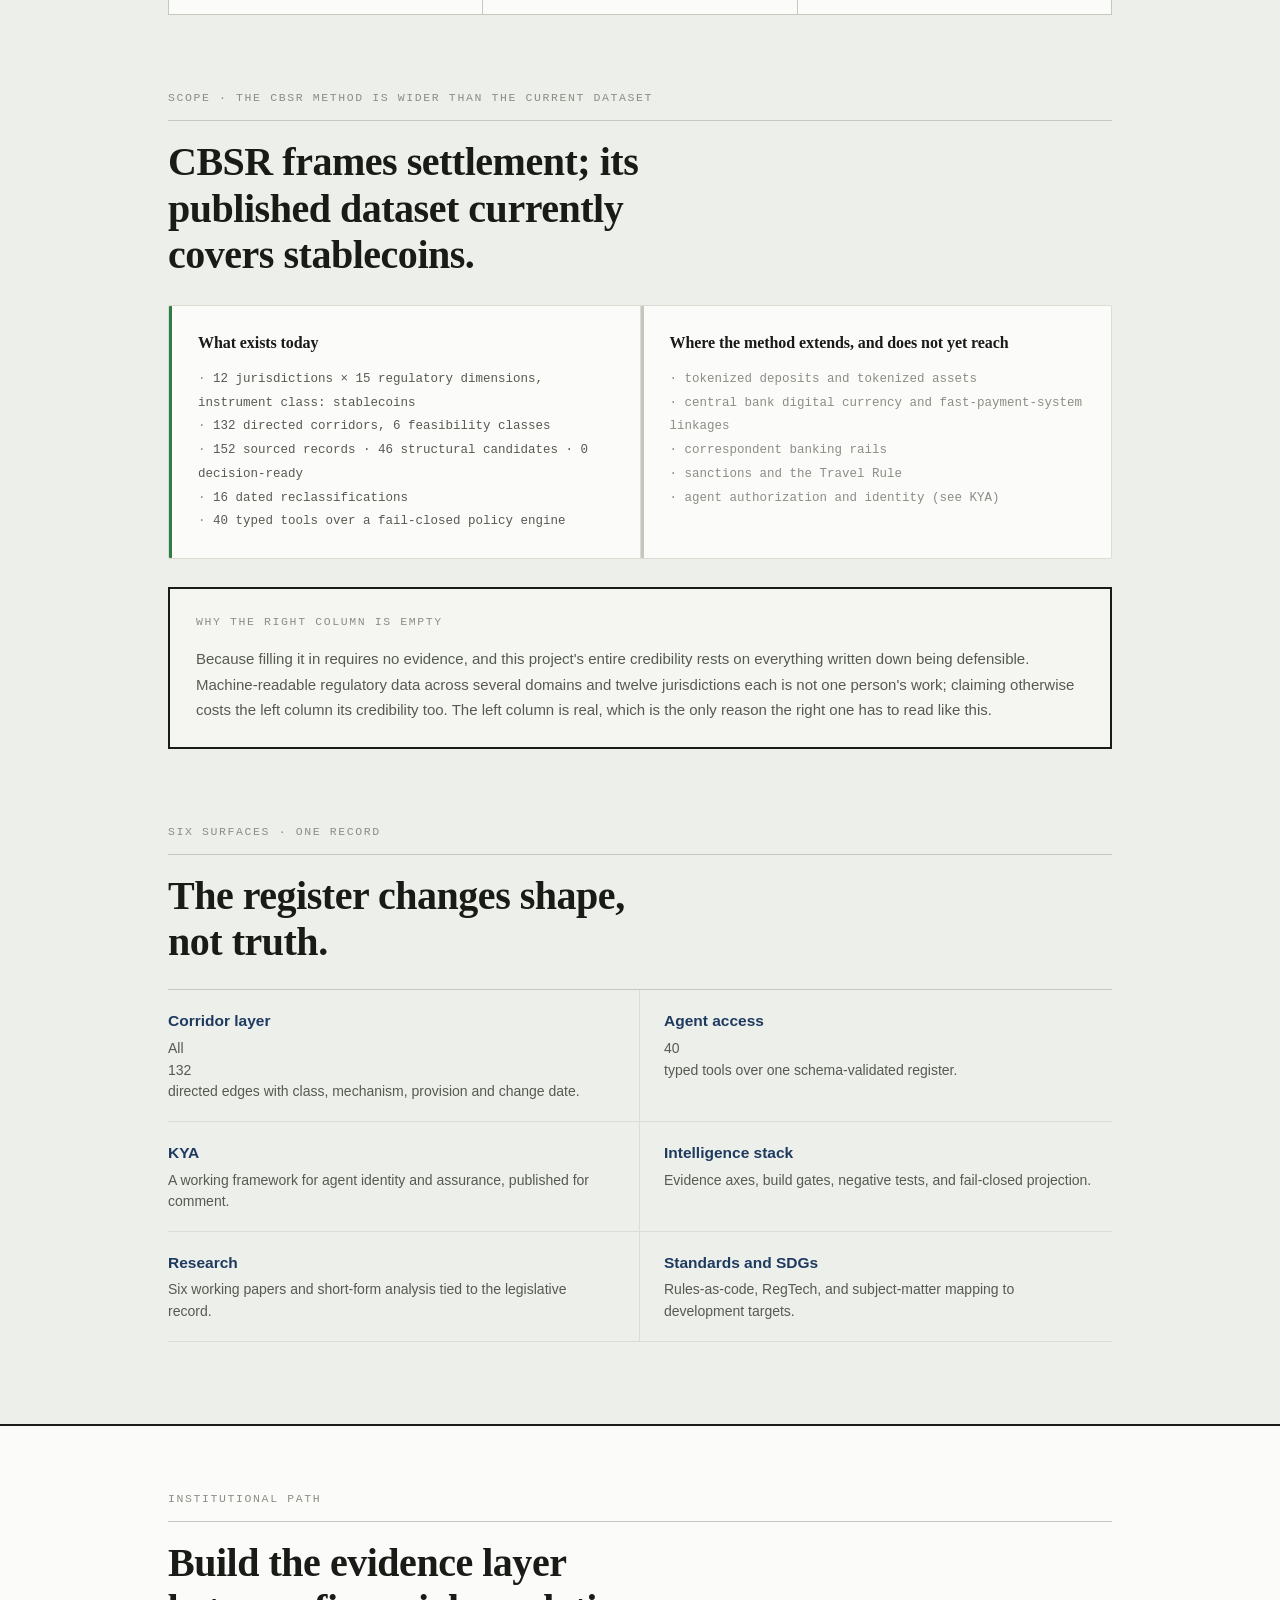
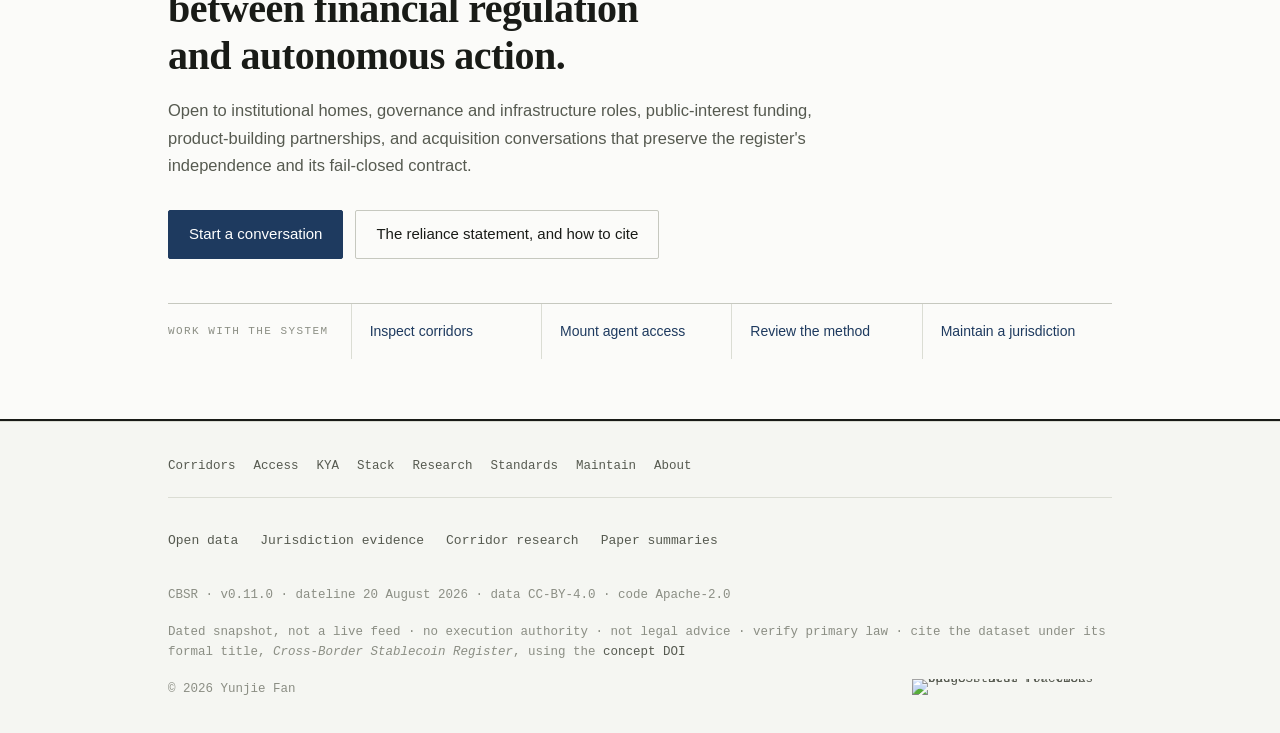
==== commit 18b42fe9: "Publish bilingual CBSR evidence library and search metadata Build complete English and Chinese evide" ====
--- a/index.html
+++ b/index.html
@@ -1,23 +1,23 @@
 <!DOCTYPE html>
 <html lang="en"
-      data-title-en="CBSR — what each jurisdiction permits through its inbound gate"
-      data-title-zh="CBSR — 每个法域的入境关口允许什么">
+      data-title-en="CBSR | Agentic Finance &amp; Stablecoin Regulatory Evidence"
+      data-title-zh="CBSR｜金融智能体证据基础设施与跨境稳定币监管">
 <head>
 <meta charset="utf-8">
 <meta name="viewport" content="width=device-width, initial-scale=1">
 <meta name="color-scheme" content="light">
 <meta name="referrer" content="strict-origin-when-cross-origin">
 <meta http-equiv="Content-Security-Policy" content="default-src 'self'; script-src 'self'; style-src 'self' 'unsafe-inline' https://fonts.googleapis.com; font-src https://fonts.gstatic.com; img-src 'self' data: https://www.bestpractices.dev; connect-src 'self' https://yunjiefanresearch-hub.github.io; form-action https://formsubmit.co; frame-ancestors 'none'; base-uri 'none'">
-<title>CBSR — what each jurisdiction permits through its inbound gate</title>
-<meta name="description" content="CBSR turns 'may this money cross this border?' into a machine-citable record: pinned to a specific provision, dated, versioned, and refusing to answer when the evidence chain is incomplete. Twelve jurisdictions, 132 directed corridors, CC-BY-4.0.">
+<title>CBSR | Agentic Finance &amp; Stablecoin Regulatory Evidence</title>
+<meta name="description" content="CBSR is evidence infrastructure for agentic finance. Explore its open Cross-Border Stablecoin Register, dated corridor analysis across 12 jurisdictions, and MCP tools." data-zh-content="CBSR 为金融智能体构建证据基础设施。浏览首个开放数据集 Cross-Border Stablecoin Register、覆盖 12 个法域的带日期通道研究，以及 MCP 接入工具。">
 <meta name="author" content="Yunjie Fan">
 <meta name="theme-color" content="#EDEFEB">
 <link rel="icon" href="favicon.svg" type="image/svg+xml">
 
 <meta property="og:type" content="website">
 <meta property="og:site_name" content="CBSR">
-<meta property="og:title" content="May this money cross this border?">
-<meta property="og:description" content="A machine-citable record of what each jurisdiction permits through its inbound gate: pinned to a provision, dated, versioned, and silent when the evidence chain is incomplete.">
+<meta property="og:title" content="CBSR — Evidence Infrastructure for Agentic Finance" data-zh-content="CBSR｜金融智能体的证据基础设施">
+<meta property="og:description" content="Open stablecoin regulatory research, source-linked records, dated corridor analysis, and MCP access. Research evidence with explicit review boundaries." data-zh-content="开放的稳定币监管研究、带来源记录、有时点的通道分析与 MCP 接入，明确区分研究资料与已完成严格复核的证据。">
 <meta property="og:url" content="__SITE_URL__">
 <meta property="og:image" content="__SITE_URL__og-card.png">
 <meta property="og:image:type" content="image/png">
@@ -32,8 +32,8 @@
 <link rel="alternate" hreflang="zh-Hans" href="__SITE_URL__">
 <link rel="alternate" hreflang="x-default" href="__SITE_URL__">
 <meta name="twitter:card" content="summary_large_image">
-<meta name="twitter:title" content="May this money cross this border?">
-<meta name="twitter:description" content="A machine-citable record of what each jurisdiction permits through its inbound gate: pinned to a provision, dated, and silent when the evidence chain is incomplete.">
+<meta name="twitter:title" content="CBSR — Evidence Infrastructure for Agentic Finance" data-zh-content="CBSR｜金融智能体的证据基础设施">
+<meta name="twitter:description" content="Open stablecoin regulatory research, source-linked records, dated corridor analysis, and MCP access." data-zh-content="开放的稳定币监管研究、带来源记录、有时点的通道分析与 MCP 接入。">
 <meta name="twitter:image" content="__SITE_URL__og-card.png">
 
 <link rel="preconnect" href="https://fonts.googleapis.com">
@@ -58,7 +58,7 @@
       <a href="maintain.html" data-zh="参与维护">Maintain</a>
       <a href="about.html" data-zh="关于">About</a>
       <span class="ver" data-live="version" data-live-prefix="v">v0.11.0</span>
-      <a class="openreg" href="https://github.com/yunjiefanresearch-hub/cross-border-stablecoin-register" target="_blank" rel="noopener" data-zh="打开登记册">Open register</a>
+      <a class="openreg" href="data/" data-zh="数据与证据">Open data</a>
       <span class="langtog" id="langtog" role="group" aria-label="Language">
         <button type="button" data-lang="en">EN</button>
         <button type="button" data-lang="zh">中文</button>
@@ -72,13 +72,16 @@
   <!-- ============================================================ HERO ==== -->
   <section class="hero-c" id="top">
     <div class="wrap">
-      <p class="eyebrow" data-zh="CBSR · 每个法域的入境关口允许什么，锚定到一手法律">CBSR &nbsp;·&nbsp; what each jurisdiction permits through its inbound gate, cited to primary law</p>
-      <h1 data-zh="钱能不能过这道边界？">May this money cross this border?</h1>
-      <p class="stand" data-zh="CBSR 把这个问题做成一份机器可引用的记录——锚定到具体条款，标注被读取的日期，随版本存档，并在证据链没闭合时拒绝作答。">CBSR turns that question into a machine-citable record &mdash; pinned to a specific provision, dated, versioned, and refusing to answer when the evidence chain is incomplete.</p>
+      <p class="eyebrow" data-zh="CBSR · 独立研究与开放数据">CBSR &nbsp;·&nbsp; independent research and open data</p>
+      <h1 data-zh="金融智能体的&lt;br&gt;证据基础设施">Evidence infrastructure for agentic finance</h1>
+      <p class="stand" data-zh="CBSR 为构建金融智能体、开展政策研究和核对监管来源的人提供带来源、日期和版本的证据。当前已发布的首个垂类是 <a href=&quot;data/&quot;>Cross-Border Stablecoin Register</a>，涵盖 12 个法域的跨境稳定币监管记录与方向通道研究。">CBSR gives financial-agent builders, policy researchers, and source reviewers evidence with provenance, dates, and versions. Its first published vertical is the <a href="data/">Cross-Border Stablecoin Register</a>, covering cross-border stablecoin regulation and directed corridor research across 12 jurisdictions.</p>
+      <p class="hero-question" data-zh="钱能不能过这道边界？从适用范围、法条和证据状态开始核对。">May this money cross this border? Start with the scope, the provision, and the evidence state.</p>
       <div class="cta">
-        <a class="btn pri" href="corridors.html" data-zh="打开通道层">Open the corridor layer</a>
-        <a class="btn" href="method.html" data-zh="审阅方法">Review the method</a>
-      </div>
+        <a class="btn pri" href="data/" data-zh="浏览数据与证据">Explore the data</a>
+        <a class="btn" href="jurisdictions/" data-zh="按法域查阅">Browse jurisdictions</a>
+        <a class="btn" href="corridors.html" data-zh="打开交互通道图">Open the corridor map</a>
+      </div>
+      <p class="hero-dateline" data-zh="由 <a href=&quot;about.html#who&quot;>Yunjie Fan</a> 维护 · 数据快照 <time datetime=&quot;2026-08-20&quot;>2026-08-20</time> · 研究资料有明确复核边界，不能据此推定交易已获授权。">Maintained by <a href="about.html#who">Yunjie Fan</a> &middot; data snapshot <time datetime="2026-08-20">20 August 2026</time> &middot; research evidence carries explicit review limits and does not establish authorization to transact.</p>
     </div>
   </section>
 
@@ -91,6 +94,18 @@
     </div>
     <p class="statnote" data-zh="第四个数字为什么是 0：<b data-live=&quot;official_source&quot;>103</b> 条有官方来源，<b data-live=&quot;primary_reviewed&quot;>41</b> 条有一名审阅人，<b data-live=&quot;reconciled&quot;>0</b> 条完成独立二审。它约束的是 citable_law()，不是整份登记册——通道层照样解得出一条边，只是不肯把结果称为已坐实的现行法。<span class=&quot;stamp-i&quot; data-live-stamp>构建期快照</span>">Why the fourth number is zero: <b data-live="official_source">103</b> records have an official source, <b data-live="primary_reviewed">41</b> have one reviewer, and <b data-live="reconciled">0</b> have a reconciled independent second review. It governs <span class="gk">citable_law()</span>, not the register as a whole &mdash; the corridor layer still resolves an edge, it just will not call the result settled current law. <span class="stamp-i" data-live-stamp>build-time snapshot</span></p>
   </div>
+
+  <section class="wrap evidence-discovery" aria-labelledby="evidence-discovery-title">
+    <p class="kick" data-zh="从研究问题进入证据">from a research question to its evidence</p>
+    <h2 class="h-sec" id="evidence-discovery-title" data-zh="按法域、通道方向与研究主题查阅">Explore stablecoin regulation by jurisdiction, corridor, and research question</h2>
+    <p class="evidence-intro" data-zh="每份证据页都提供可直接访问的正文、来源与时点。地图适合探索；记录页便于核对、分享和引用。">Read directly accessible evidence pages with sources and dates. Use the map to explore, then follow the record to inspect, share, or cite its basis.</p>
+    <div class="evidence-grid">
+      <a class="evidence-card" href="data/" data-zh="<span class=&quot;evidence-card-kicker&quot;>数据集</span><h3>Cross-Border Stablecoin Register</h3><p>范围、版本、许可、下载与规范引用，明确结构性候选和严格复核记录的区别。</p><span class=&quot;evidence-card-action&quot;>查看数据集 →</span>"><span class="evidence-card-kicker">Dataset</span><h3>Cross-Border Stablecoin Register</h3><p>Scope, version, licence, downloads, and citation, with structural candidates distinguished from strict review.</p><span class="evidence-card-action">Read the dataset guide →</span></a>
+      <a class="evidence-card" href="jurisdictions/" data-zh="<span class=&quot;evidence-card-kicker&quot;>12 个法域</span><h3>从当地规则开始</h3><p>查阅各法域的已记录条款、一手来源、法律状态与尚待复核的部分。</p><span class=&quot;evidence-card-action&quot;>选择法域 →</span>"><span class="evidence-card-kicker">12 jurisdictions</span><h3>Start with a jurisdiction</h3><p>Inspect recorded propositions, primary sources, legal-force states, and the review work still outstanding.</p><span class="evidence-card-action">Choose a jurisdiction →</span></a>
+      <a class="evidence-card" href="corridors/" data-zh="<span class=&quot;evidence-card-kicker&quot;>有向通道</span><h3>分别读取两个方向</h3><p>核对带时点的通道研究、起点与目的地规则，以及未解决的证据问题。</p><span class=&quot;evidence-card-action&quot;>查阅重点通道 →</span>"><span class="evidence-card-kicker">Directed corridors</span><h3>Read each direction separately</h3><p>Inspect dated corridor research, the origin and destination rules, and unresolved evidence questions.</p><span class="evidence-card-action">Read selected corridors →</span></a>
+    </div>
+    <p class="evidence-related" data-zh="还可以查阅 <a href=&quot;research/&quot;>论文摘要与原文</a>、<a href=&quot;agents.html&quot;>MCP 接入与证据契约</a>，或 <a href=&quot;method.html&quot;>证据方法</a>。">Continue with <a href="research/">paper summaries and originals</a>, <a href="agents.html">MCP access and the evidence contract</a>, or <a href="method.html">the evidence method</a>.</p>
+  </section>
 
   <!-- ========================================== POLICY PARTICIPATION ==== -->
   <section class="wrap policy-participation" id="policy-participation" aria-labelledby="policy-participation-title">
@@ -235,10 +250,10 @@
       <div class="ans">
         <div class="ans-h" data-zh="一个通用模型，无接地">A general model, unaided</div>
         <div class="ans-b">
-          <p class="ans-q" data-zh="问：一家欧元区电子货币代币发行人，今天能不能向美国提供服务？">Q: Can a euro-area e-money token issuer offer into the United States today?</p>
+          <p class="ans-q" data-zh="问：2026 年 8 月 20 日研究快照如何分类欧盟向美国提供服务的路径？">Q: How is EU-to-US offering classified in the 20 August 2026 research snapshot?</p>
           <p class="ans-t" data-zh="「可以，但需要在联邦层面注册为受许可的支付型稳定币发行人，并在各州取得资金转移牌照。跨境提供还须遵守适用的反洗钱要求。」">&ldquo;Yes, subject to registration at federal level as a permitted payment stablecoin issuer and to state money transmitter licensing. Cross-border offering is additionally subject to the applicable anti-money-laundering requirements.&rdquo;</p>
           <ul class="ans-flags">
-            <li><span class="m">01</span><span data-zh="它把一部已通过、尚未施行的制度当成现行有效法来读。今天不存在可取得的联邦发行人身份。">It reads a regime that is enacted but not yet commenced as if it were operative. There is no federal issuer status available to obtain today.</span></li>
+            <li><span class="m">01</span><span data-zh="它把一部已通过、尚未施行的制度当成现行有效法来读。在该快照时点，所记录路径尚无可取得的已施行联邦发行人身份。">It reads a regime that is enacted but not yet commenced as if it were operative. At that snapshot date, the recorded pathway has no operative federal issuer status to obtain.</span></li>
             <li><span class="m">02</span><span data-zh="它没有日期。一个没有日期的答案永远不会过期，也永远不会被证明错了。">It carries no date. An answer with no date never goes stale, and never turns out to have been wrong.</span></li>
             <li><span class="m">03</span><span data-zh="它没有条款。你无法核对它，只能选择信或不信。">It carries no provision. You cannot check it. You can only decide whether to believe it.</span></li>
           </ul>
@@ -247,8 +262,8 @@
       <div class="ans good">
         <div class="ans-h" data-zh="同一个模型，读着 CBSR">The same model, reading CBSR</div>
         <div class="ans-b">
-          <p class="ans-q" data-zh="问：一家欧元区电子货币代币发行人，今天能不能向美国提供服务？">Q: Can a euro-area e-money token issuer offer into the United States today?</p>
-          <p class="ans-t" data-zh="「EU → US 属于类别 T，制度过渡中。目的地已通过一套完整制度但尚未施行，所以今天既无入境授权可取得，也无禁止可援引。这条边在 2027 年 1 月 18 日消解为类别 II，即 GENIUS 法案第 18 条可比性关口生效的最晚日期。以下是它依据的记录。」">&ldquo;EU&nbsp;&rarr;&nbsp;US is Category T, regime in transition. The destination has adopted a comprehensive regime that is not yet operative, so today there is no inbound authorization to obtain and no prohibition to cite. The edge resolves to Category II on 18 January 2027, the outer date for the GENIUS Act §18 comparability gate. Here is the record it rests on.&rdquo;</p>
+          <p class="ans-q" data-zh="问：2026 年 8 月 20 日研究快照如何分类欧盟向美国提供服务的路径？">Q: How is EU-to-US offering classified in the 20 August 2026 research snapshot?</p>
+          <p class="ans-t" data-zh="「EU → US 属于类别 T，制度过渡中。目的地已通过一套完整制度但尚未施行，所以在该快照时点既无入境授权可取得，也无禁止可援引。这条边在 2027 年 1 月 18 日消解为类别 II，即 GENIUS 法案第 18 条可比性关口生效的最晚日期。以下是它依据的记录。」">&ldquo;EU&nbsp;&rarr;&nbsp;US is Category T, regime in transition. The destination has adopted a comprehensive regime that is not yet operative, so at that snapshot date there is no inbound authorization to obtain and no prohibition to cite. The edge resolves to Category II on 18 January 2027, the outer date for the GENIUS Act §18 comparability gate. Here is the record it rests on.&rdquo;</p>
           <ul class="ans-flags">
             <li><span class="m">✓</span><span data-zh="结论带着分类、机制和它依据的一手条款。">The verdict arrives with its class, its gating mechanism, and the provision it rests on.</span></li>
             <li><span class="m">✓</span><span data-zh="它带 as_of 日期和登记册版本，所以它可以在以后被证明是错的。">It carries an as_of date and a register version, so it can be shown to have been wrong later.</span></li>
@@ -327,7 +342,7 @@
       </div>
     </div>
     <div class="graph">
-      <svg viewBox="0 0 680 300" role="img" id="gsvg" aria-label="A directed graph of six of the twelve jurisdictions, drawn at the date selected on the control above. At today's date: US to EU clears; EU to US is in transition; Japan to Hong Kong clears; Hong Kong to mainland China is blocked; US to UK is in transition and clears on 25 October 2027.">
+      <svg viewBox="0 0 680 300" role="img" id="gsvg" aria-label="A directed graph of six of the twelve jurisdictions, drawn at the date selected on the control above. At the 20 August 2026 research snapshot: US to EU clears; EU to US is in transition; Japan to Hong Kong clears; Hong Kong to mainland China is blocked; US to UK is in transition and clears on 25 October 2027.">
         <defs>
           <marker id="ah" viewBox="0 0 10 10" refX="8.5" refY="5" markerWidth="6.5" markerHeight="6.5" orient="auto-start-reverse">
             <path d="M2 1.5L8 5L2 8.5" fill="none" stroke="context-stroke" stroke-width="1.6" stroke-linecap="round" stroke-linejoin="round"/>
@@ -354,12 +369,12 @@
         <span data-zh="<i class=&quot;swatch dash&quot;></i>制度过渡中"><i class="swatch dash"></i>regime in transition</span>
       </div>
     </div>
-    <p class="gcap" data-zh="绑定规则读自目的地的入境关口，并叠加来自起点的拖拽。今天<b>美国 → 欧盟可清算，而欧盟 → 美国不行</b>，原因并不是它被禁止：美国的制度已经通过、尚未施行。把日期拖过 <b>2027 年 1 月 18 日</b>，这条边连同另外七条入美通道一起变成类别 II。本登记册的 66 对法域中，有 <b>56 对</b>会因资金流向不同而给出不同结论——一张扁平的合规表一格只能填一个答案，问题就出在这儿。">The binding rule sits at the destination's inbound gate, with a drag from the origin. Today <b>US &rarr; EU clears and EU &rarr; US does not</b>, though nothing bars it: the US regime is written and not yet in force. Move the date past <b>18 January 2027</b> and that edge resolves to Category II along with seven others into the US. In this register <b>56 of the 66 jurisdiction pairs</b> read differently depending on which way the money moves. A flat compliance table has one cell per pair. That is the whole problem.</p>
+    <p class="gcap" data-zh="绑定规则读自目的地的入境关口，并叠加来自起点的拖拽。在 2026 年 8 月 20 日快照中，<b>美国 → 欧盟被归为可清算，而欧盟 → 美国不行</b>，原因并不是它被禁止：美国的制度已经通过、尚未施行。把日期拖过 <b>2027 年 1 月 18 日</b>，这条边连同另外七条入美通道一起变成类别 II。本登记册的 66 对法域中，有 <b>56 对</b>会因资金流向不同而给出不同结论——一张扁平的合规表一格只能填一个答案，问题就出在这儿。">The binding rule sits at the destination's inbound gate, with a drag from the origin. In the 20 August 2026 snapshot, <b>US &rarr; EU is classified as clearing and EU &rarr; US is not</b>, though nothing bars it: the US regime is written and not yet in force. Move the date past <b>18 January 2027</b> and that edge resolves to Category II along with seven others into the US. In this register <b>56 of the 66 jurisdiction pairs</b> read differently depending on which way the money moves. A flat compliance table has one cell per pair. That is the whole problem.</p>
 
     <div class="boundary">
       <p class="bh" data-zh="这一层的价格">what this layer costs</p>
       <div class="bpair">
-        <div><span class="bl sup" data-zh="你拿到">You get</span><p data-zh="数据 CC-BY-4.0，工具 Apache-2.0，每个打标签的版本存档到 Zenodo 并获数字对象标识符，引用格式在 <span class=&quot;gk&quot;>CITATION.cff</span>。静态接口自描述，<span class=&quot;gk&quot;>api/index.json</span> 枚举全部端点；工具签名与返回契约在 <span class=&quot;gk&quot;>MCP_SERVER.md</span>；复现构建跑 <span class=&quot;gk&quot;>python -m tools.verify</span>。不需要注册，不需要密钥，没有等待名单。">Data under CC-BY-4.0, tooling under Apache-2.0, every tagged release archived to Zenodo for a DOI, with the citation form in <span class="gk">CITATION.cff</span>. The static API is self-describing and <span class="gk">api/index.json</span> enumerates every endpoint; tool signatures and the return contract are in <span class="gk">MCP_SERVER.md</span>; reproduce the build with <span class="gk">python -m tools.verify</span>. No sign-up, no key, no waiting list.</p></div>
+        <div><span class="bl sup" data-zh="你拿到">You get</span><p data-zh="数据 CC-BY-4.0，工具 Apache-2.0，可用的存档标识符列于仓库，引用格式在 <span class=&quot;gk&quot;>CITATION.cff</span>。静态接口自描述，<span class=&quot;gk&quot;>api/index.json</span> 枚举全部端点；工具签名与返回契约在 <span class=&quot;gk&quot;>MCP_SERVER.md</span>；复现构建跑 <span class=&quot;gk&quot;>python -m tools.verify</span>。不需要注册，不需要密钥，没有等待名单。">Data under CC-BY-4.0, tooling under Apache-2.0, available archival identifiers listed in the repository, with the citation form in <span class="gk">CITATION.cff</span>. The static API is self-describing and <span class="gk">api/index.json</span> enumerates every endpoint; tool signatures and the return contract are in <span class="gk">MCP_SERVER.md</span>; reproduce the build with <span class="gk">python -m tools.verify</span>. No sign-up, no key, no waiting list.</p></div>
         <div><span class="bl non" data-zh="它不主张">Does not claim</span><p data-zh="免费不等于有保障。这一层没有可用性承诺，没有支持队列，也不保证任何一条通道今天读到的还是它在截止日读到的那个结论。<b>它也不会被放进任何付费墙——现在不会，第三层建起来之后也不会。</b>">Free is not the same as supported. This layer carries no uptime commitment, no support queue, and no undertaking that a corridor still reads today what it read at the dateline. <b>It also will not go behind a paywall, now or after layer three exists.</b></p></div>
       </div>
     </div>
@@ -541,6 +556,12 @@
       <a href="maintain.html" data-zh="参与维护">Maintain</a>
       <a href="about.html" data-zh="关于">About</a>
     </nav>
+    <nav class="evidence-nav" aria-label="Evidence directories" data-zh-aria-label="证据目录">
+      <a href="data/" data-zh="开放数据">Open data</a>
+      <a href="jurisdictions/" data-zh="法域证据">Jurisdiction evidence</a>
+      <a href="corridors/" data-zh="通道研究">Corridor research</a>
+      <a href="research/" data-zh="论文摘要">Paper summaries</a>
+    </nav>
     <span data-zh="CBSR · <span data-live=&quot;version&quot; data-live-prefix=&quot;v&quot;>v0.11.0</span> · 截止 <span data-live=&quot;as_of&quot; data-live-format=&quot;date&quot;>2026 年 8 月 20 日</span> · 数据 CC-BY-4.0 · 代码 Apache-2.0">CBSR · <span data-live="version" data-live-prefix="v">v0.11.0</span> · dateline <span data-live="as_of" data-live-format="date">20 August 2026</span> · data CC-BY-4.0 · code Apache-2.0</span>
     <span data-zh="带日期的快照，不是实时数据源 · 不授予执行权限 · 不构成法律意见 · 请回到一手法条核对 · 数据集正式引用名为 <i>Cross-Border Stablecoin Register</i>，请引用<a href=&quot;https://doi.org/10.5281/zenodo.20730358&quot;>概念级 DOI</a>">Dated snapshot, not a live feed · no execution authority · not legal advice · verify primary law · cite the dataset under its formal title, <i>Cross-Border Stablecoin Register</i>, using the <a href="https://doi.org/10.5281/zenodo.20730358">concept DOI</a></span>
     <span>© 2026 Yunjie Fan</span>
--- a/assets/cbsr.css
+++ b/assets/cbsr.css
@@ -56,12 +56,61 @@
   color:var(--ink-2);cursor:pointer;line-height:1.2}
 .langtog button+button{border-left:1px solid var(--line-strong)}
 .langtog button.on{background:var(--accent);color:#fff}
+.langtog a{font-family:var(--mono);font-size:12px;padding:4px 9px;border:0;background:var(--surface);
+  color:var(--ink-2);line-height:1.2;display:inline-block;text-decoration:none}
+.langtog a+a{border-left:1px solid var(--line-strong)}
+.langtog a[aria-current="page"]{background:var(--accent);color:#fff;box-shadow:none}
 @media(max-width:1040px){.brand span{display:none}.nav{gap:15px}.nav a{font-size:13.5px}}
 @media(max-width:860px){
   .top .wrap{height:auto;flex-wrap:wrap;padding-top:10px;padding-bottom:10px;gap:10px}
   .nav{order:3;width:100%;flex-wrap:wrap;gap:14px;border-top:1px solid var(--line);padding-top:9px}
   .nav .ver{margin-left:auto}
 }
+
+/* Searchable evidence shares the site's paper, ink and editorial typography. */
+.hero-question{font-family:var(--serif);font-size:clamp(18px,2.3vw,24px);max-width:50ch;margin:22px auto 0;color:var(--ink)}
+.hero-dateline{max-width:86ch;font-size:13px;color:var(--ink-2);margin:12px auto 0;line-height:1.7}
+.evidence-intro,.evidence-related{max-width:82ch;font-size:16px;color:var(--ink-2)}
+.evidence-related{margin-top:24px}
+.evidence-related a,.evidence-page a{text-decoration:underline;text-underline-offset:3px}
+.evidence-grid{display:grid;grid-template-columns:repeat(3,minmax(0,1fr));gap:20px;margin:28px 0}
+.evidence-card{display:flex;flex-direction:column;min-width:0;background:var(--surface);border:1px solid var(--line);
+  border-top:2px solid var(--ink);padding:24px;color:var(--ink);text-decoration:none!important;overflow-wrap:anywhere}
+a.evidence-card:hover{border-color:var(--accent);background:var(--surface-2);color:var(--ink)}
+.evidence-card-kicker{font-family:var(--mono);font-size:11px;letter-spacing:.06em;color:var(--muted)}
+.evidence-card h3{font-size:23px;line-height:1.25;margin:18px 0 12px}
+.evidence-card p{font-size:14px;line-height:1.7;color:var(--ink-2);margin:0 0 20px}
+.evidence-card-action{font-size:13px;font-weight:600;color:var(--accent);margin-top:auto}
+.evidence-nav{display:flex;flex-wrap:wrap;gap:8px 22px;margin:12px 0 18px;font-size:13px}
+.evidence-page{max-width:100%;padding:12px 0 50px;overflow-wrap:anywhere}
+.evidence-heading{padding:48px 0 30px;border-bottom:1px solid var(--line)}
+.evidence-heading h1{font-size:clamp(29px,4.8vw,48px);line-height:1.15;max-width:28ch}
+.evidence-heading .lede{font-size:19px;line-height:1.65;color:var(--ink-2);max-width:76ch;margin:22px 0 0}
+.evidence-page section{padding:32px 0;border-bottom:1px solid var(--line)}
+.evidence-page .evidence-card{padding:24px}
+.evidence-page h2{font-size:clamp(23px,3vw,30px);line-height:1.25;margin:0 0 20px}
+.evidence-page h3{font-size:22px;line-height:1.3;margin:24px 0 14px}
+.evidence-page p,.evidence-page li{max-width:90ch;line-height:1.8}
+.evidence-page ul,.evidence-page ol{padding-left:24px}
+.evidence-page li+li{margin-top:9px}
+.evidence-page dl{display:grid;grid-template-columns:minmax(100px,180px) minmax(0,1fr);gap:10px 20px;margin:22px 0}
+.evidence-page dt{font-family:var(--mono);font-size:12px;color:var(--ink-2)}
+.evidence-page dd{margin:0;font-size:15px;min-width:0}
+.evidence-note{padding:18px 22px;border-left:3px solid var(--accent);background:var(--surface-2);margin:22px 0;font-size:14px;color:var(--ink-2)}
+.evidence-meta{font-family:var(--mono);font-size:12px;color:var(--ink-2);line-height:1.9;margin:18px 0}
+.evidence-page table{width:100%;border-collapse:collapse;font-size:14px;line-height:1.7;margin:20px 0}
+.evidence-page th,.evidence-page td{padding:14px 12px;text-align:left;vertical-align:top;border-bottom:1px solid var(--line)}
+.evidence-page th{background:var(--surface-2);font-family:var(--sans);font-weight:600}
+.table-scroll{overflow-x:auto;max-width:100%;-webkit-overflow-scrolling:touch}
+.table-scroll table{min-width:560px}
+.evidence-page pre{overflow:auto;max-width:100%;padding:18px;background:var(--surface-2);font-size:13px;line-height:1.7}
+.evidence-page details{border:1px solid var(--line);padding:16px 20px;margin:16px 0;background:var(--surface)}
+.evidence-page summary{font-weight:600;cursor:pointer;line-height:1.7}
+.evidence-page blockquote{margin:22px 0;padding:12px 22px;border-left:3px solid var(--line-strong);color:var(--ink-2)}
+.breadcrumbs{display:flex;flex-wrap:wrap;gap:7px;font-size:13px;color:var(--muted);padding-top:24px}
+html[lang^="zh"] .evidence-heading h1{max-width:22ch}
+@media(max-width:760px){.evidence-grid{grid-template-columns:1fr}.evidence-card{padding:22px}.evidence-page dl{grid-template-columns:1fr;gap:4px}.evidence-page dd{margin-bottom:14px}.evidence-heading{padding-top:30px}}
+@media(prefers-reduced-motion:reduce){html{scroll-behavior:auto}*{transition:none!important}}
 
 /* ------------------------------------------------------------------ hero */
 .hero{padding-top:66px;padding-bottom:40px}
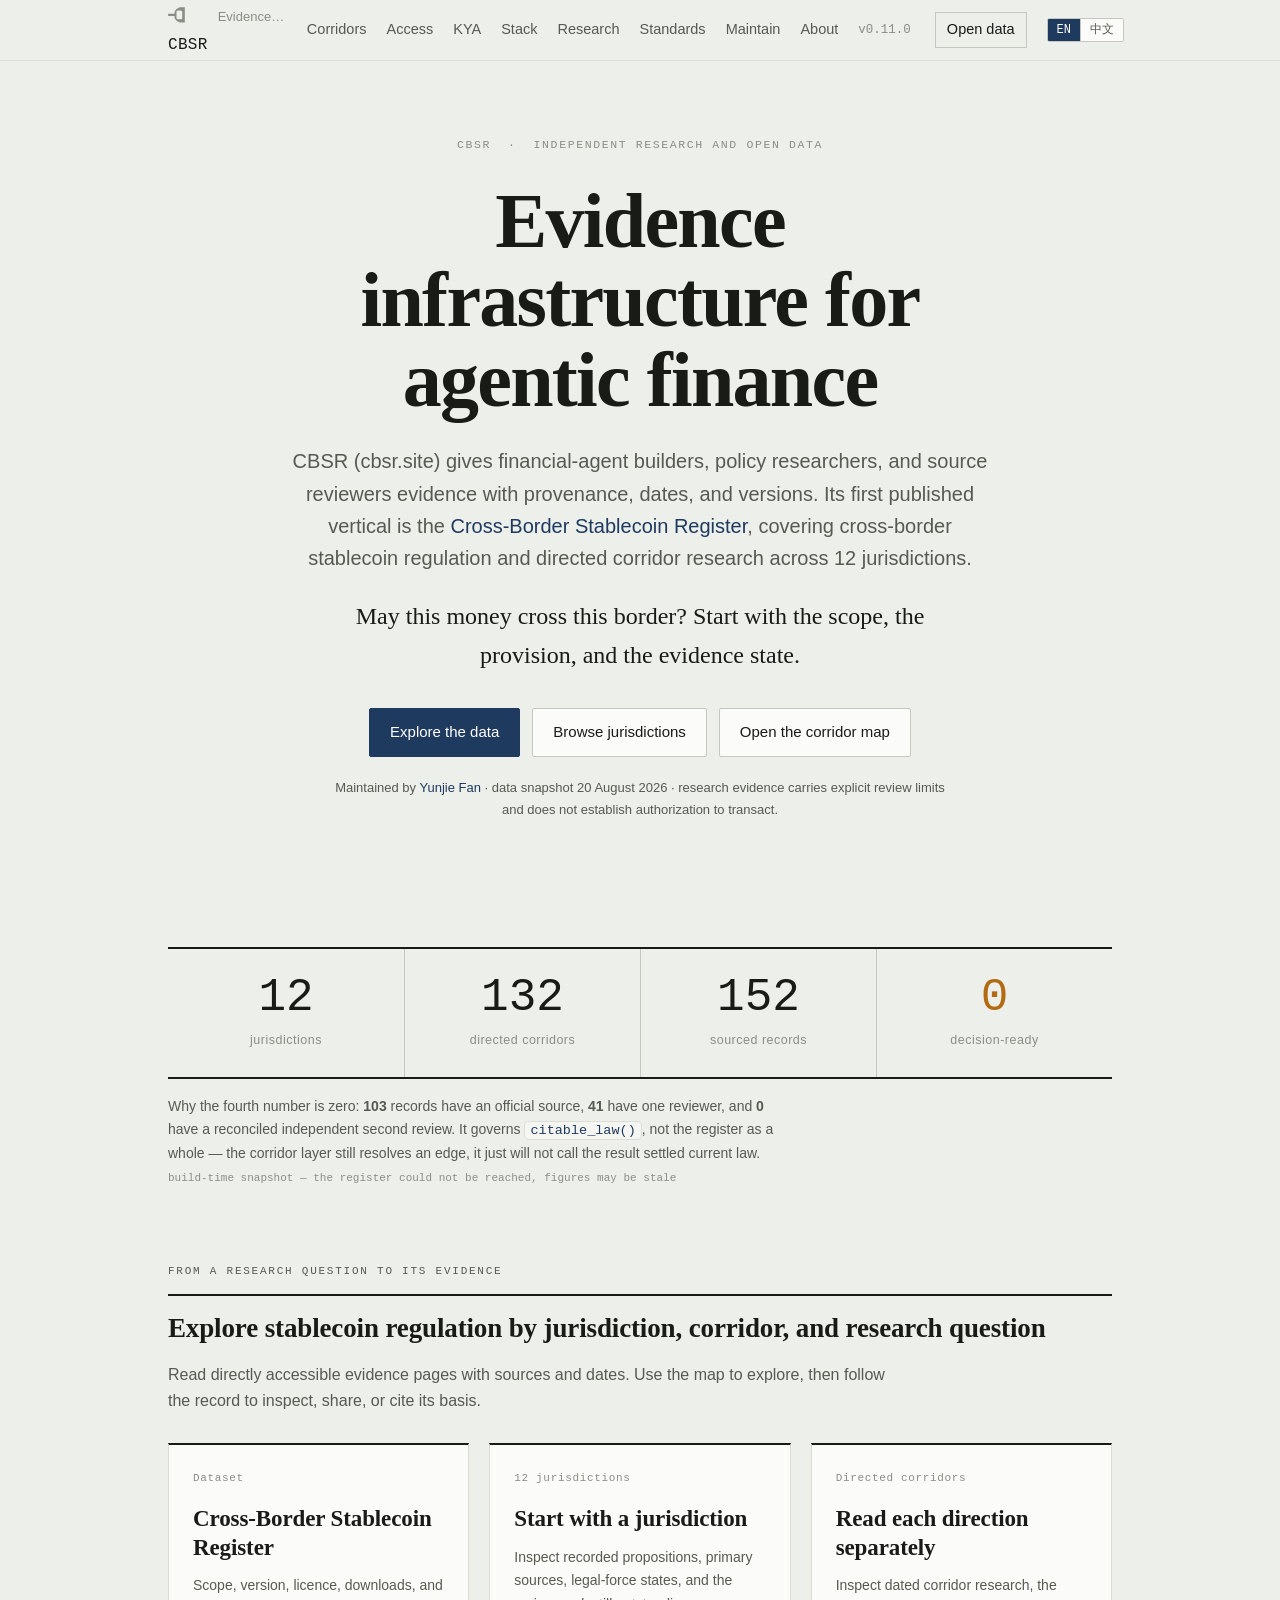
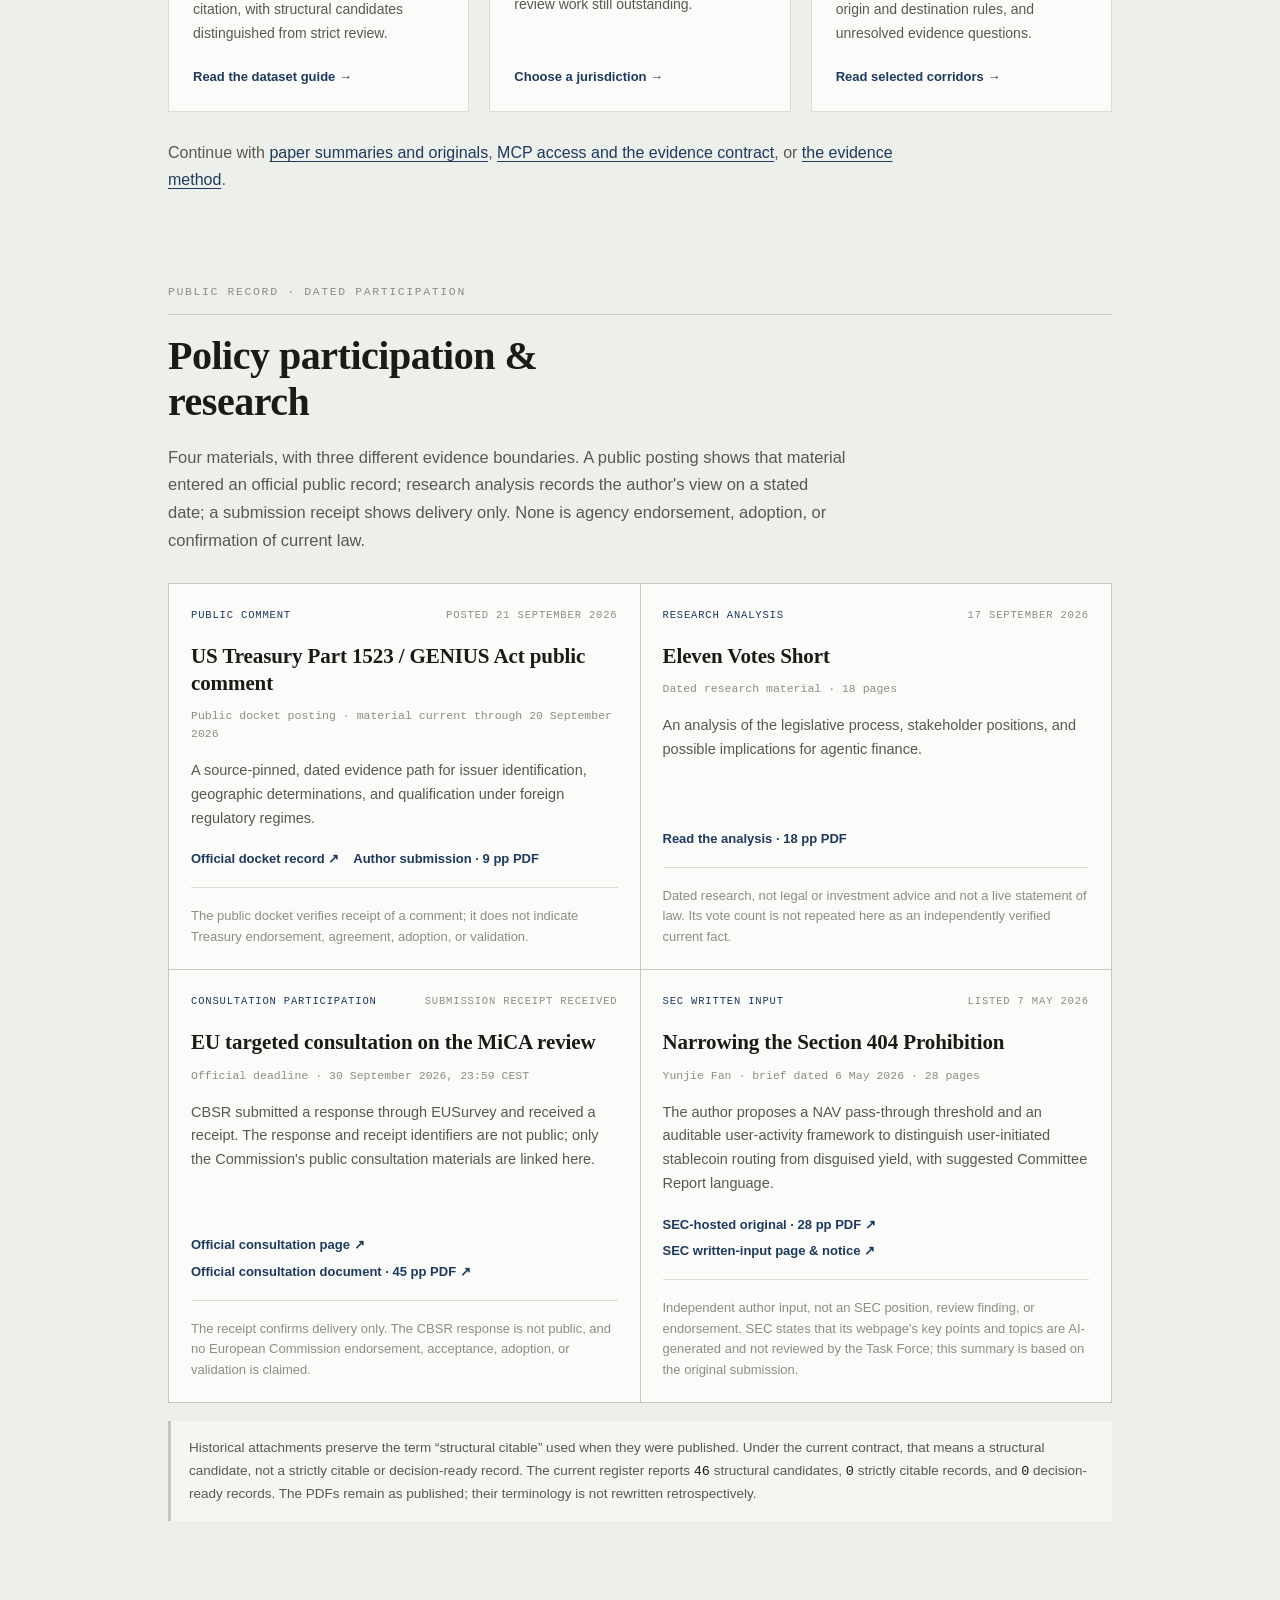
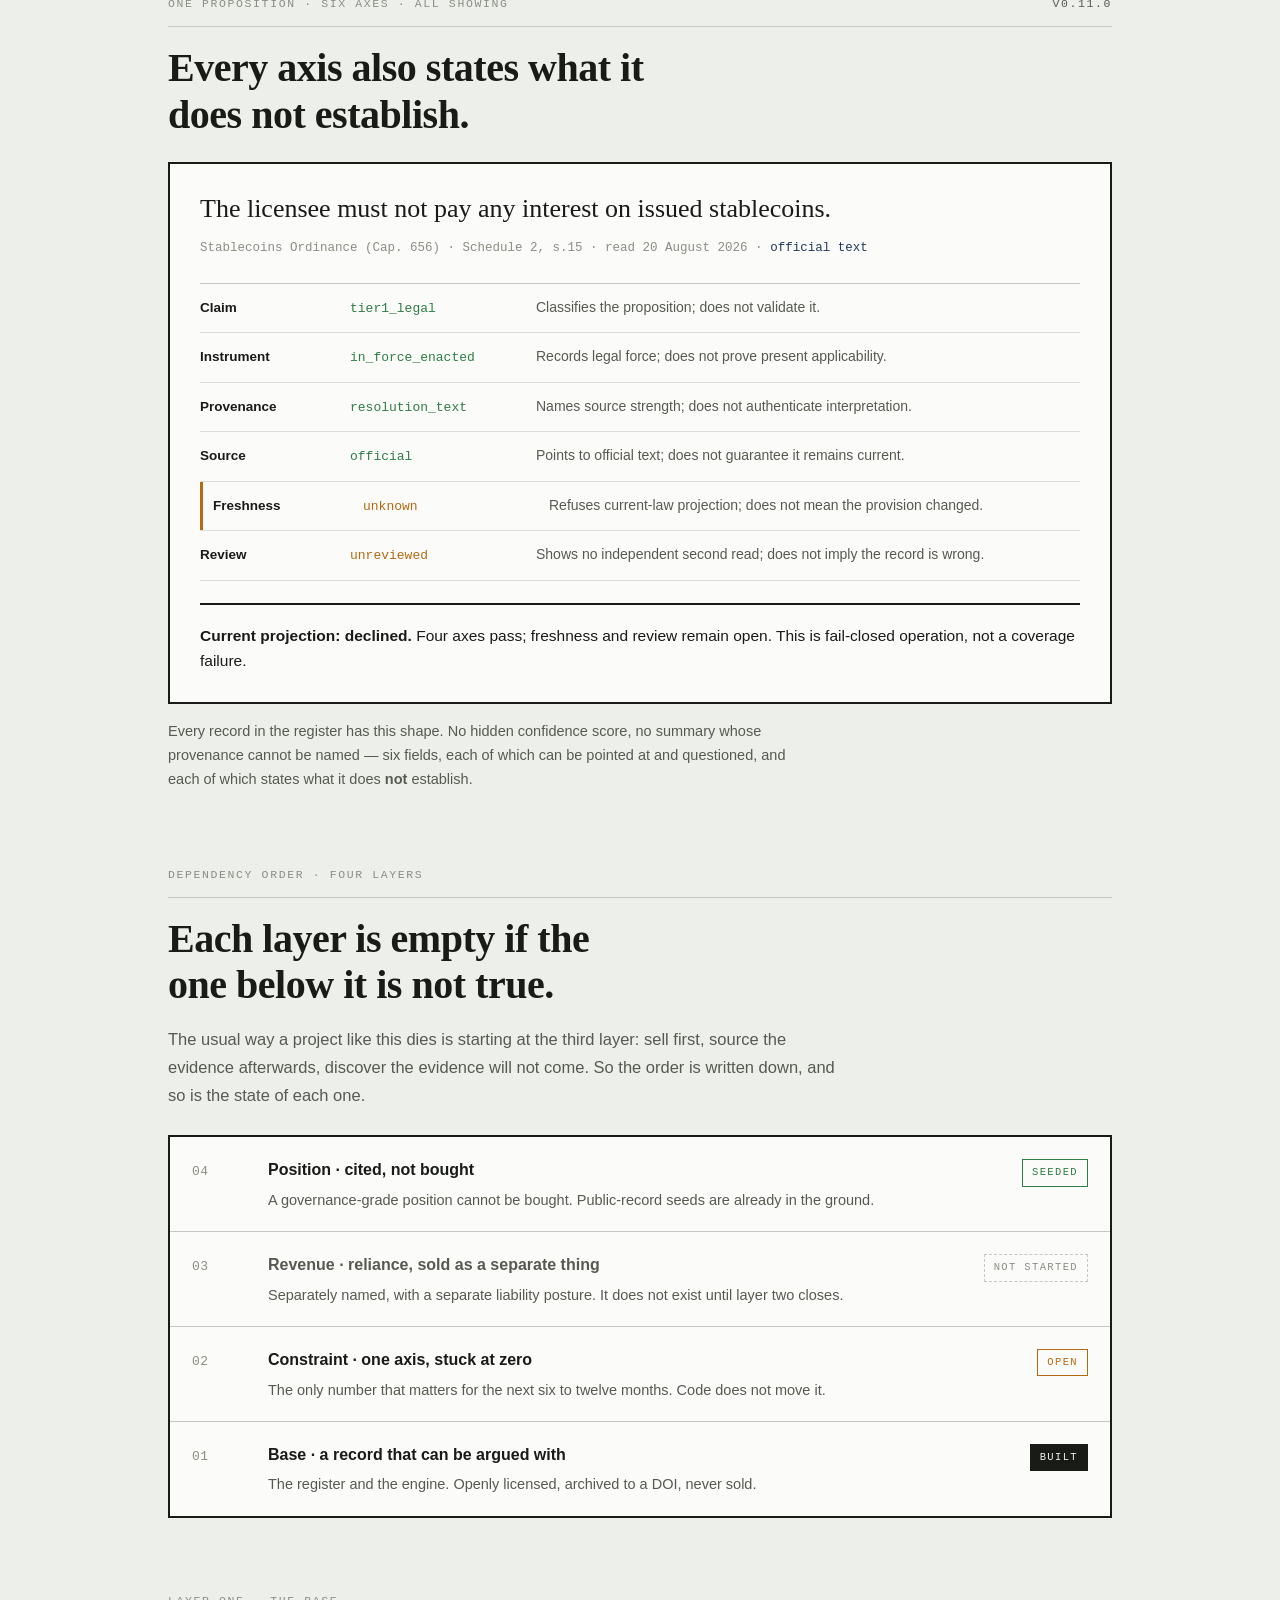
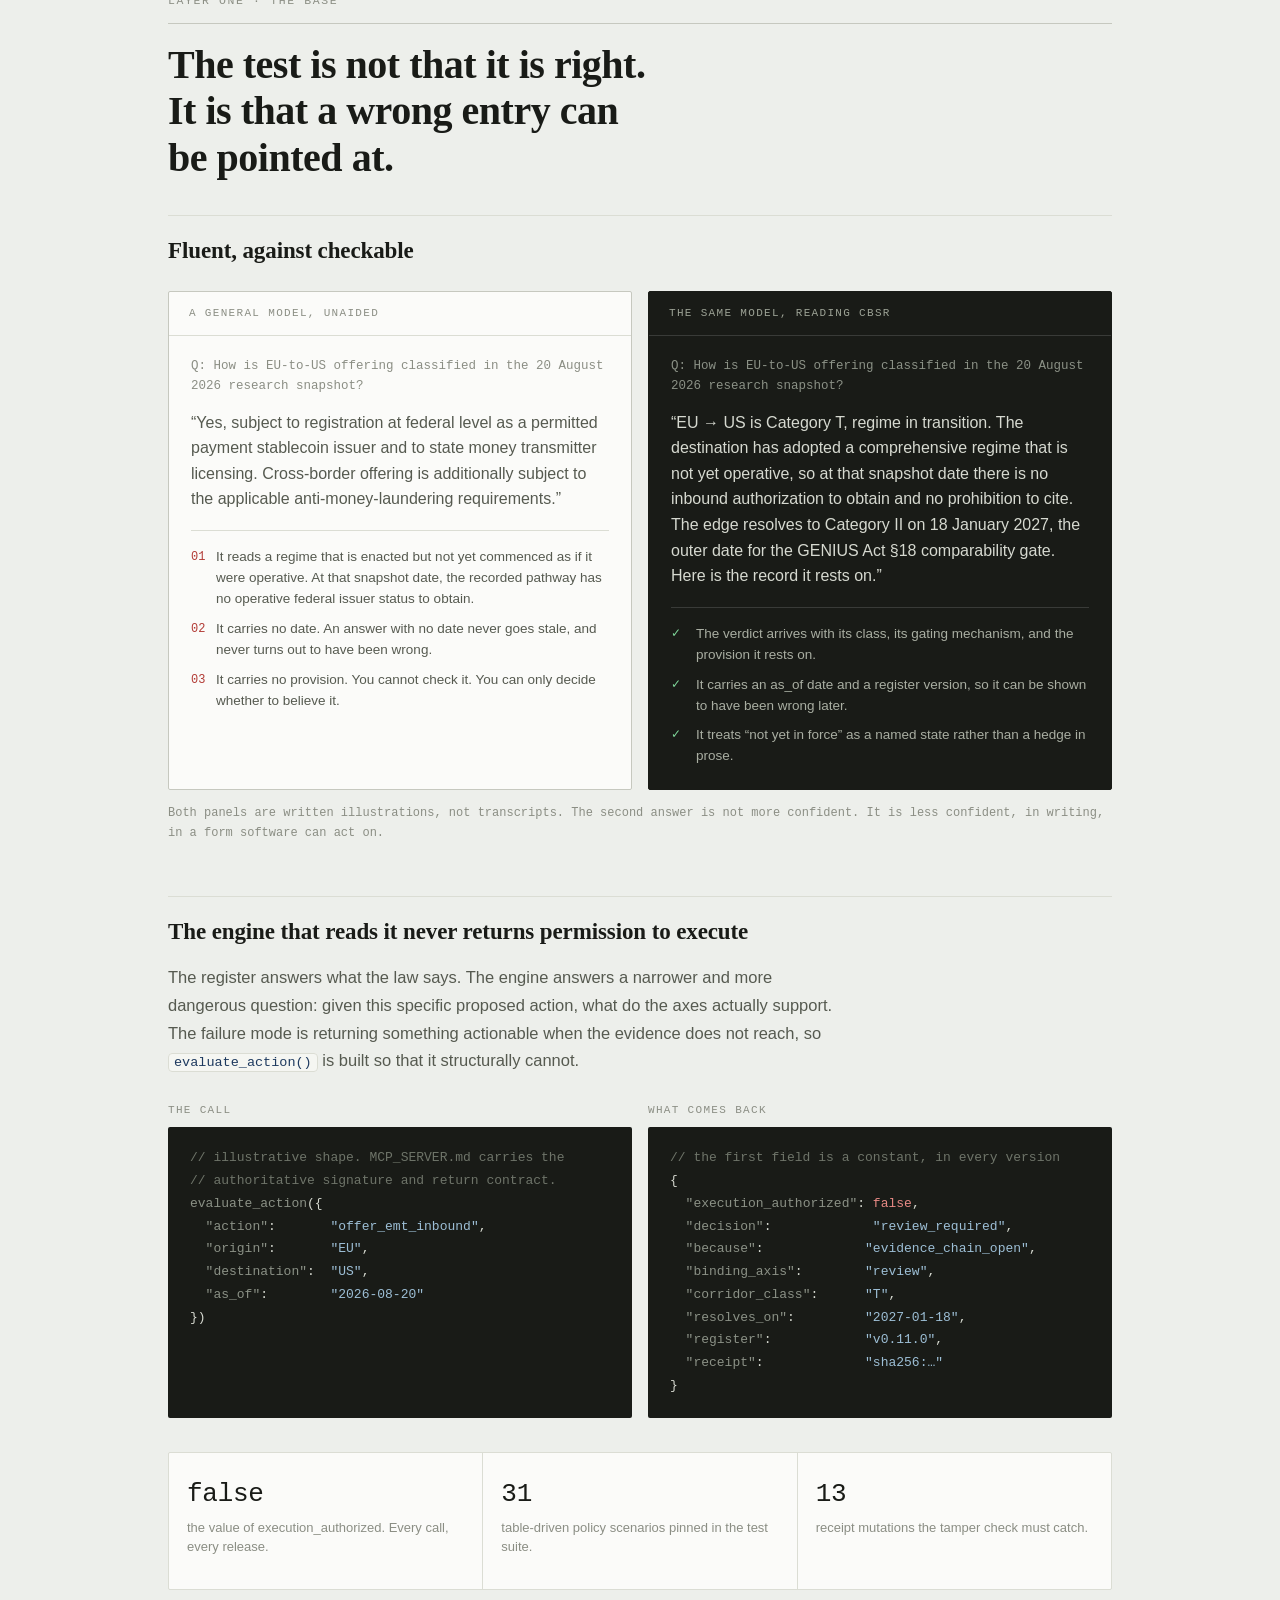
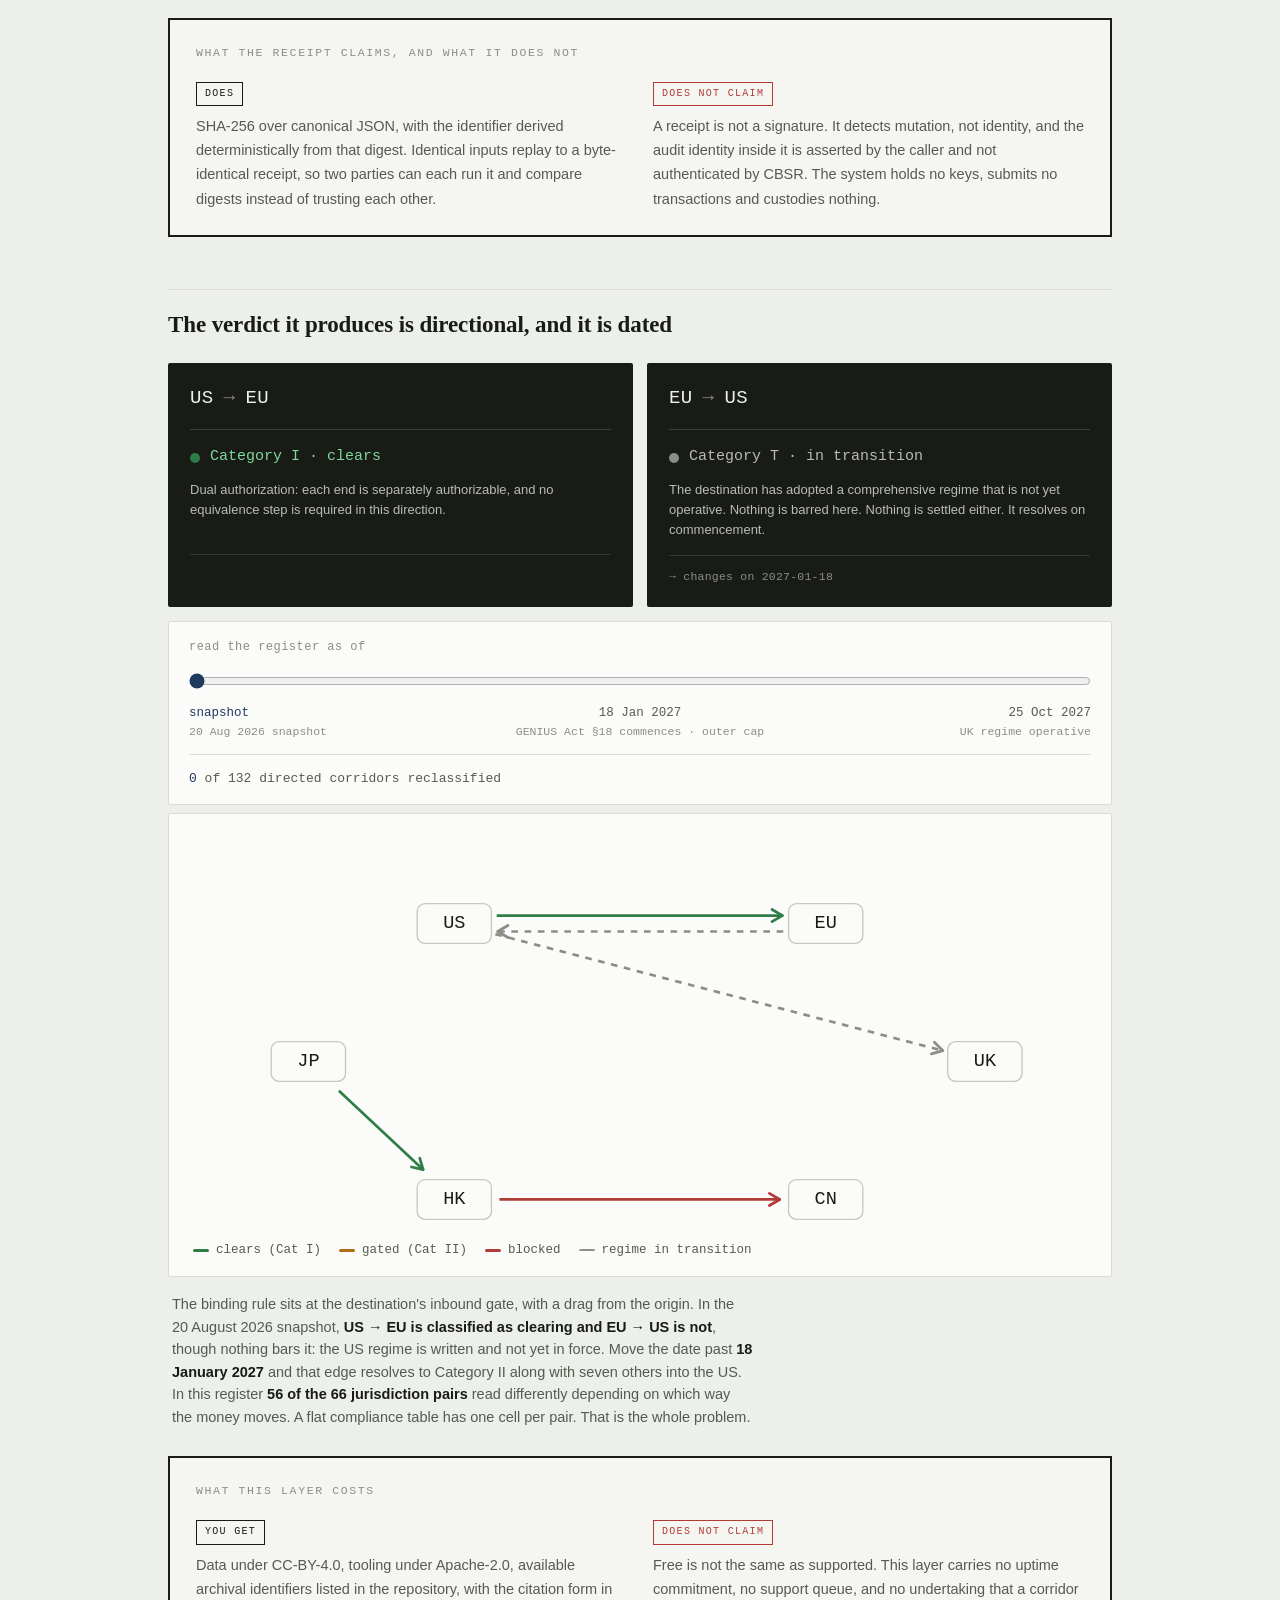
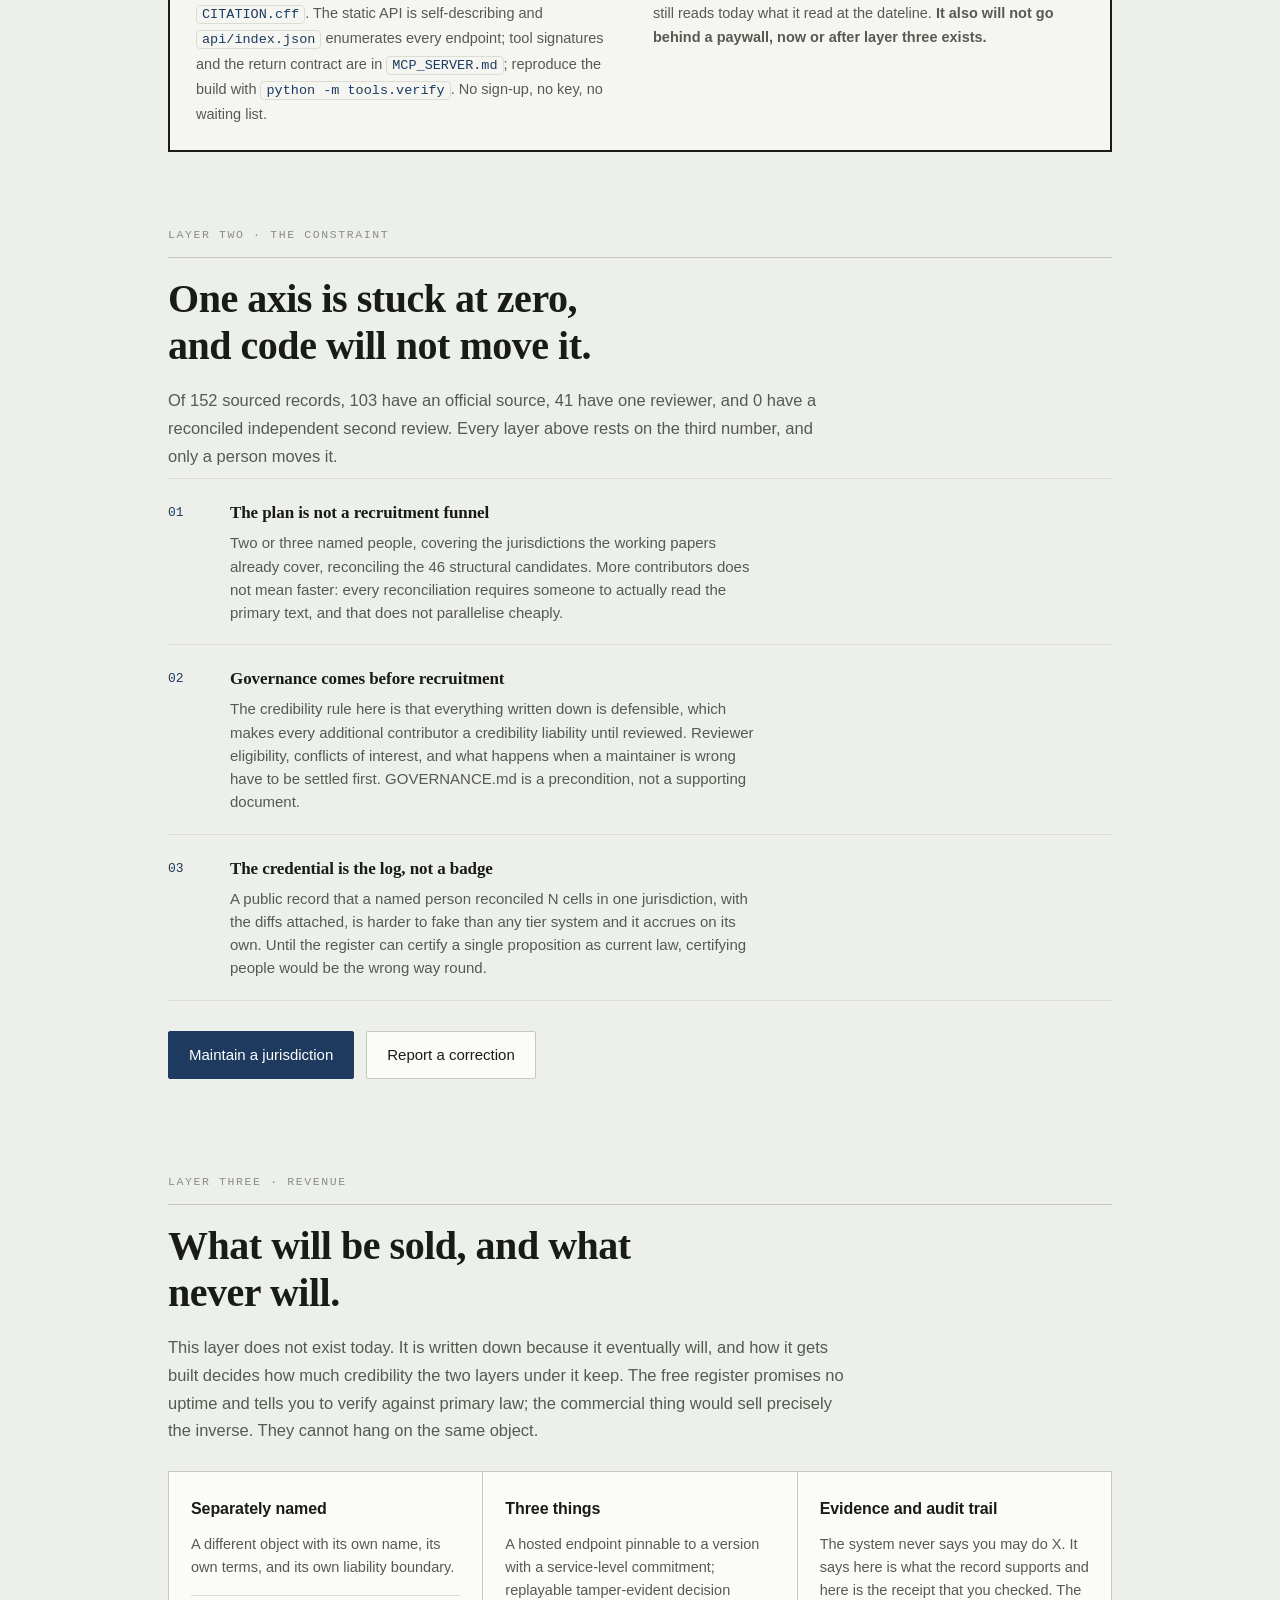
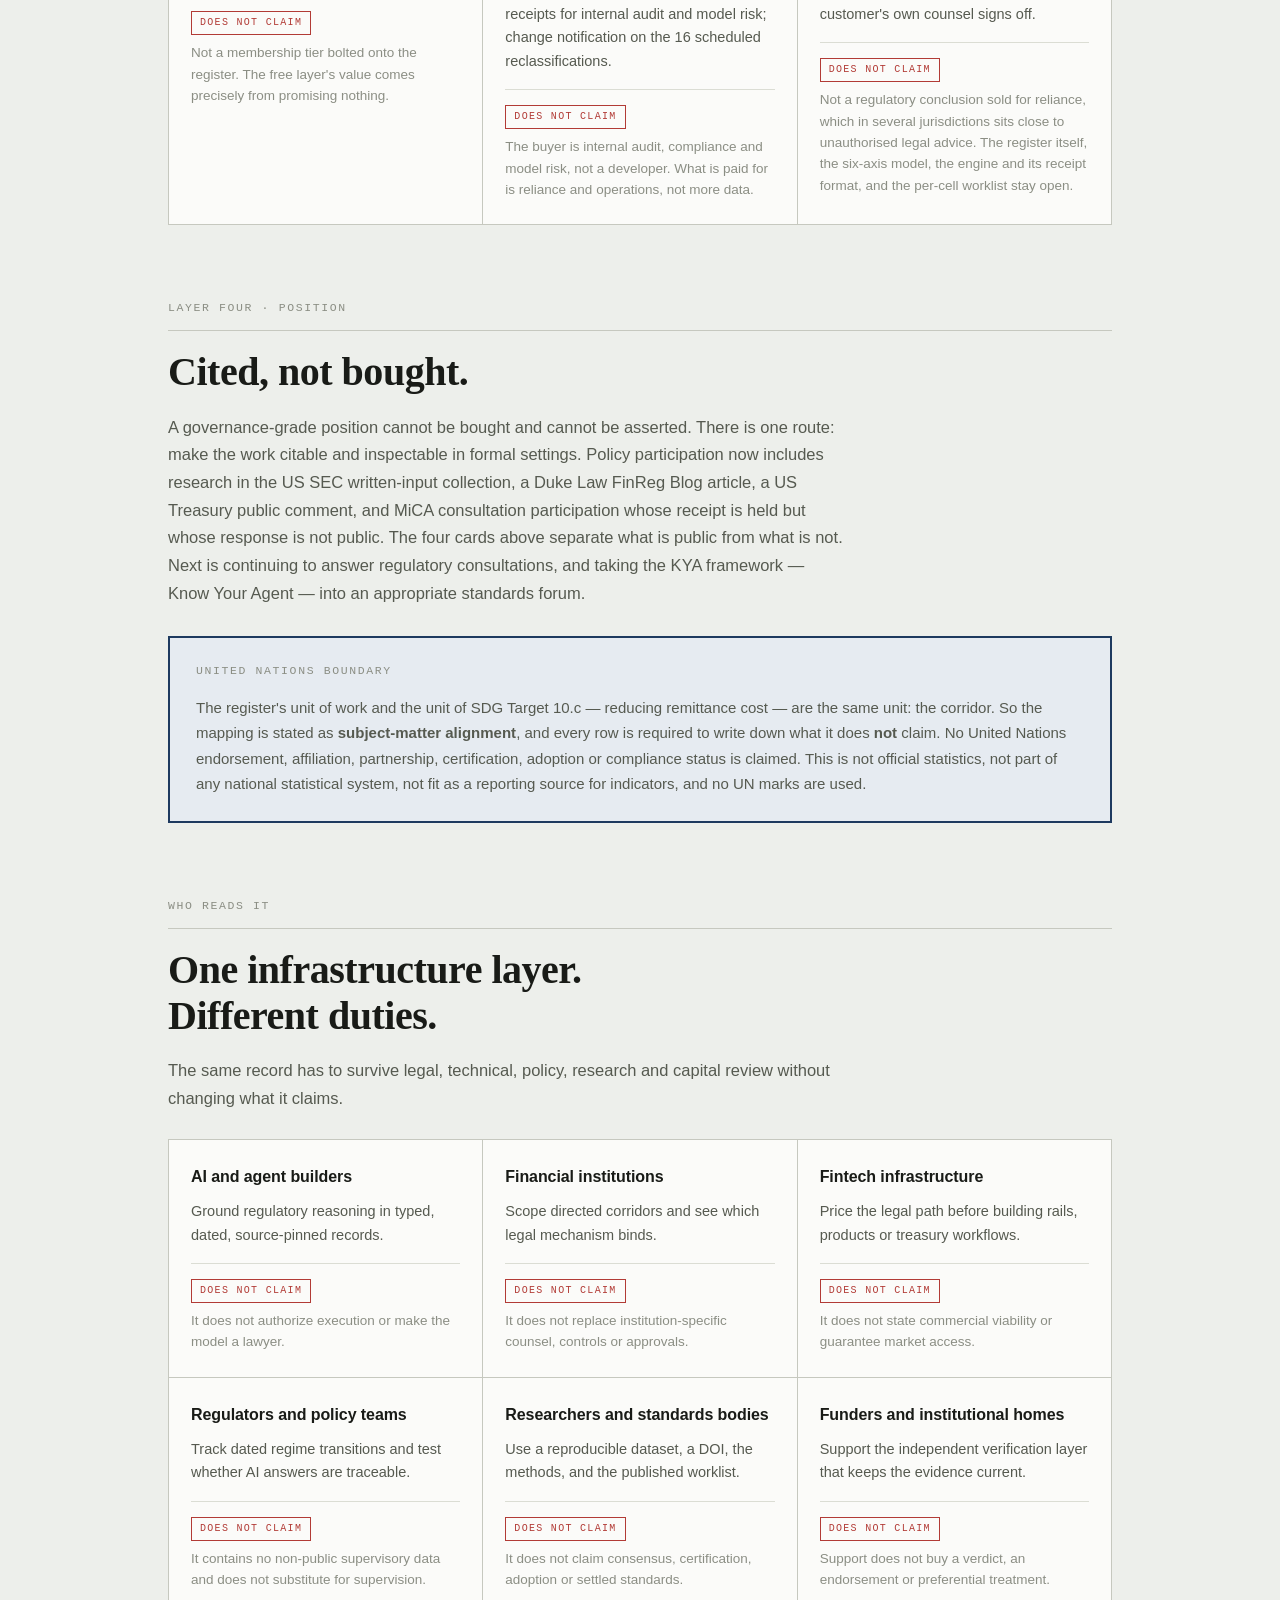
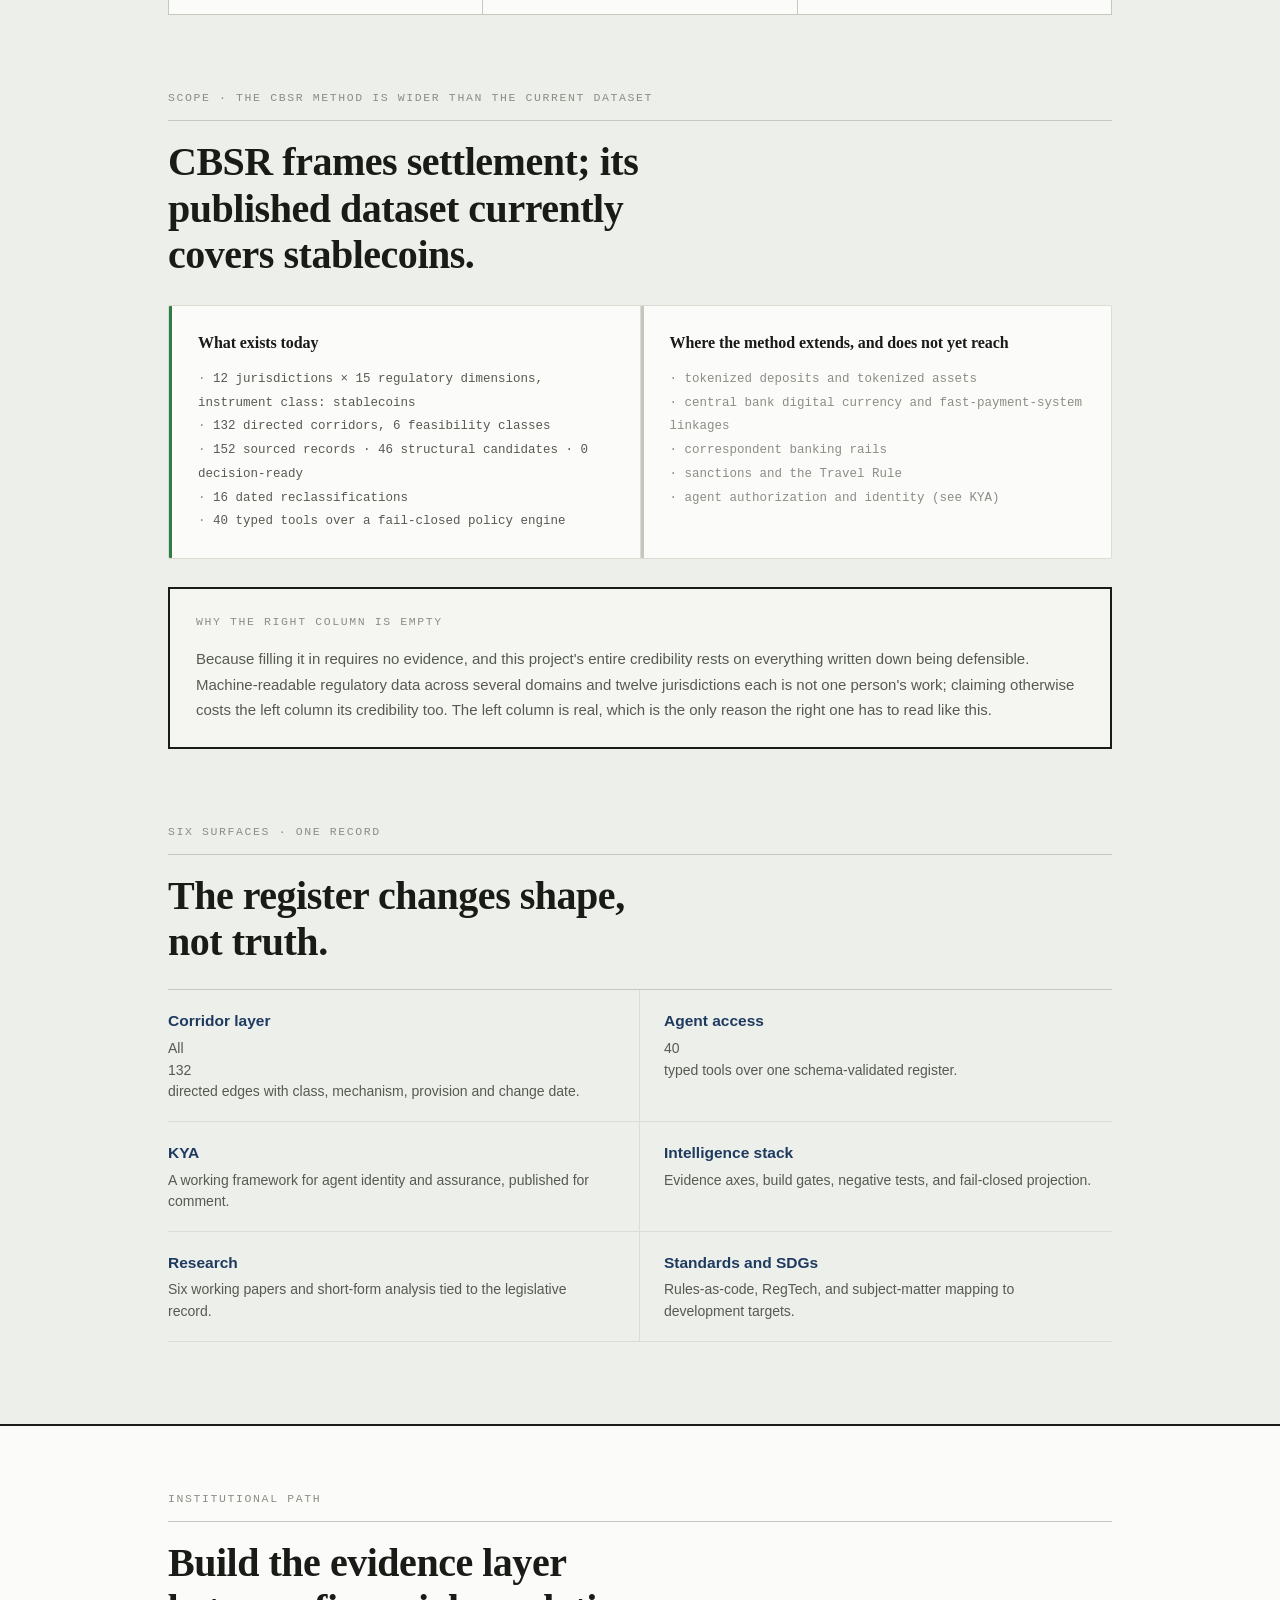
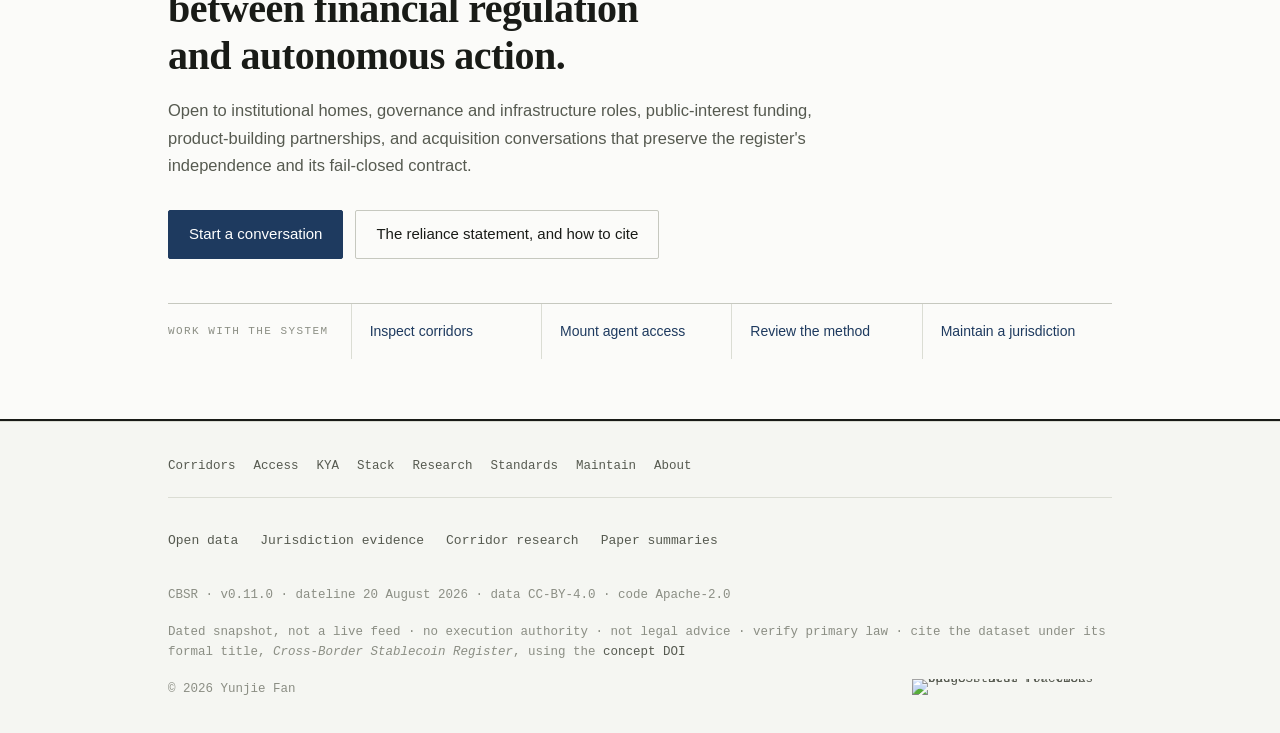
==== commit 623bdf0b: "Clarify CBSR domain identity in homepage and site-name schema" ====
--- a/index.html
+++ b/index.html
@@ -74,7 +74,7 @@
     <div class="wrap">
       <p class="eyebrow" data-zh="CBSR · 独立研究与开放数据">CBSR &nbsp;·&nbsp; independent research and open data</p>
       <h1 data-zh="金融智能体的&lt;br&gt;证据基础设施">Evidence infrastructure for agentic finance</h1>
-      <p class="stand" data-zh="CBSR 为构建金融智能体、开展政策研究和核对监管来源的人提供带来源、日期和版本的证据。当前已发布的首个垂类是 <a href=&quot;data/&quot;>Cross-Border Stablecoin Register</a>，涵盖 12 个法域的跨境稳定币监管记录与方向通道研究。">CBSR gives financial-agent builders, policy researchers, and source reviewers evidence with provenance, dates, and versions. Its first published vertical is the <a href="data/">Cross-Border Stablecoin Register</a>, covering cross-border stablecoin regulation and directed corridor research across 12 jurisdictions.</p>
+      <p class="stand" data-zh="CBSR（cbsr.site）为构建金融智能体、开展政策研究和核对监管来源的人提供带来源、日期和版本的证据。当前已发布的首个垂类是 <a href=&quot;data/&quot;>Cross-Border Stablecoin Register</a>，涵盖 12 个法域的跨境稳定币监管记录与方向通道研究。">CBSR (cbsr.site) gives financial-agent builders, policy researchers, and source reviewers evidence with provenance, dates, and versions. Its first published vertical is the <a href="data/">Cross-Border Stablecoin Register</a>, covering cross-border stablecoin regulation and directed corridor research across 12 jurisdictions.</p>
       <p class="hero-question" data-zh="钱能不能过这道边界？从适用范围、法条和证据状态开始核对。">May this money cross this border? Start with the scope, the provision, and the evidence state.</p>
       <div class="cta">
         <a class="btn pri" href="data/" data-zh="浏览数据与证据">Explore the data</a>
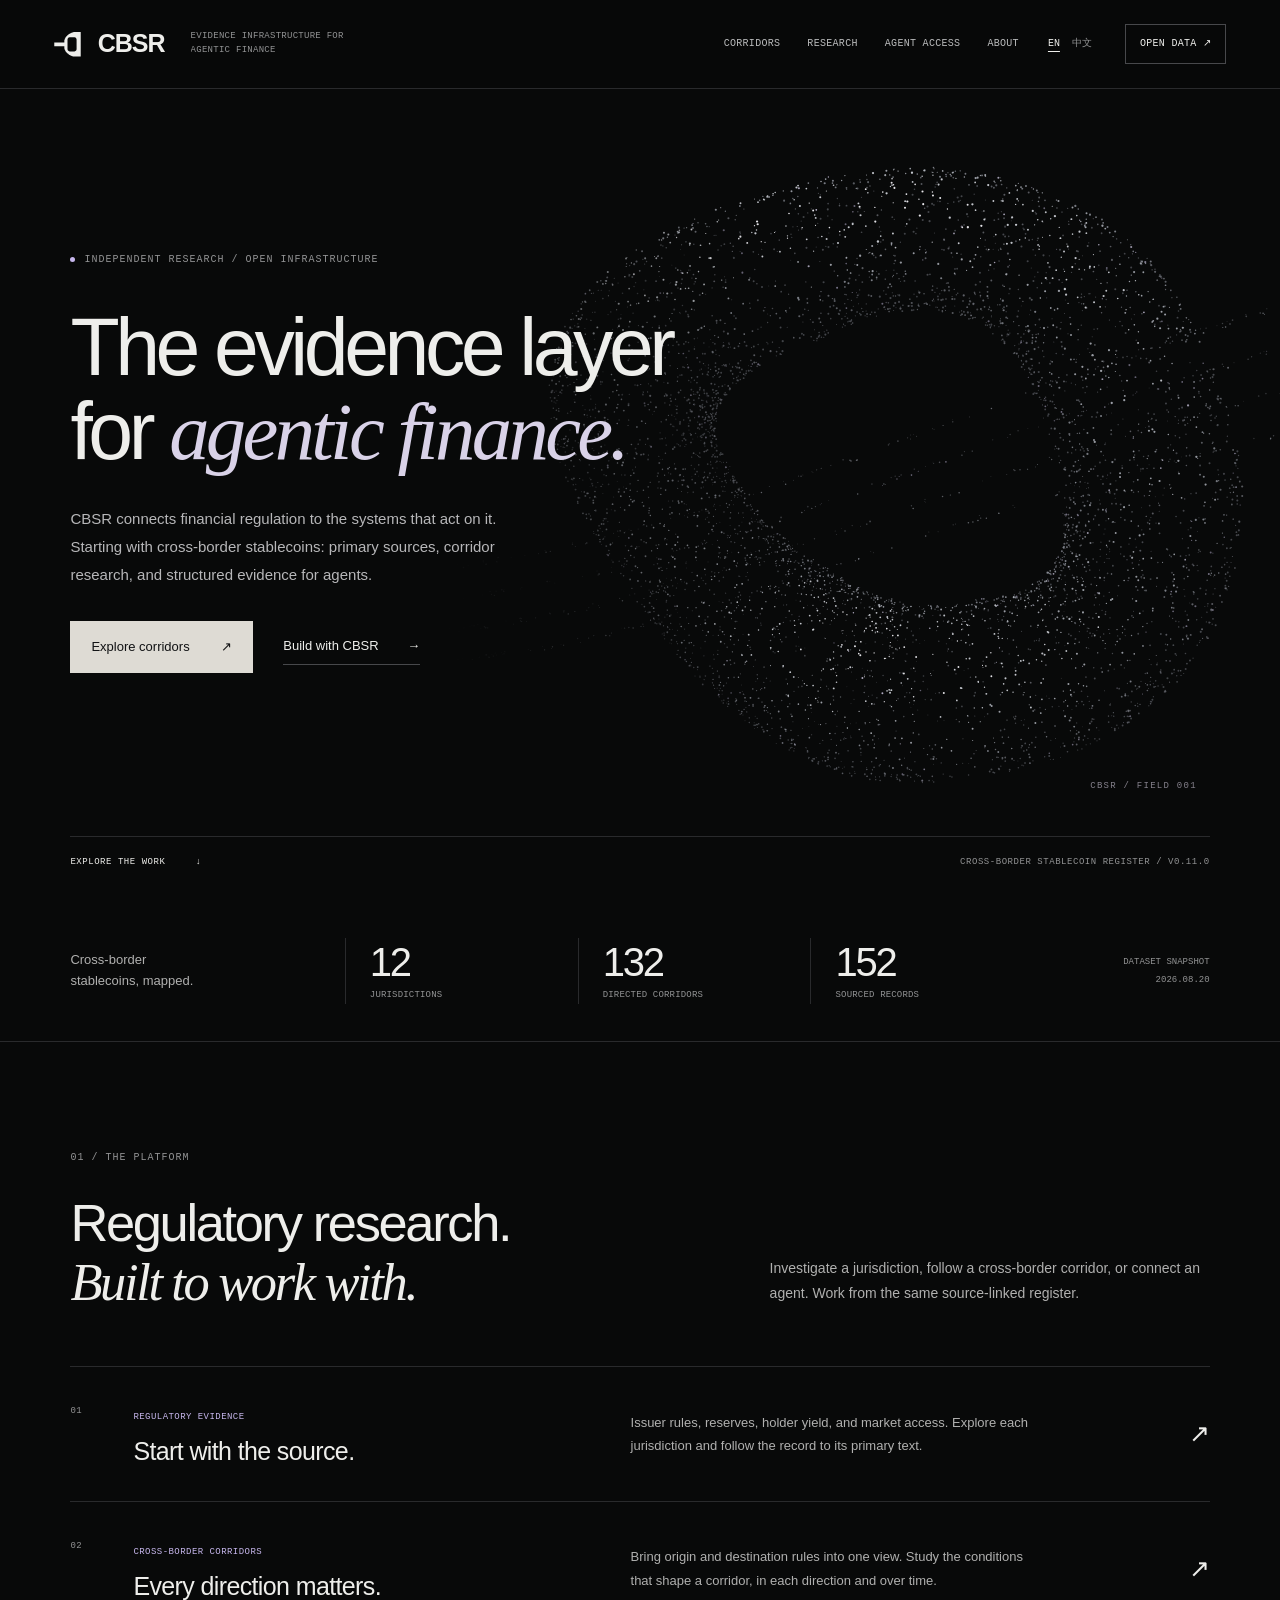
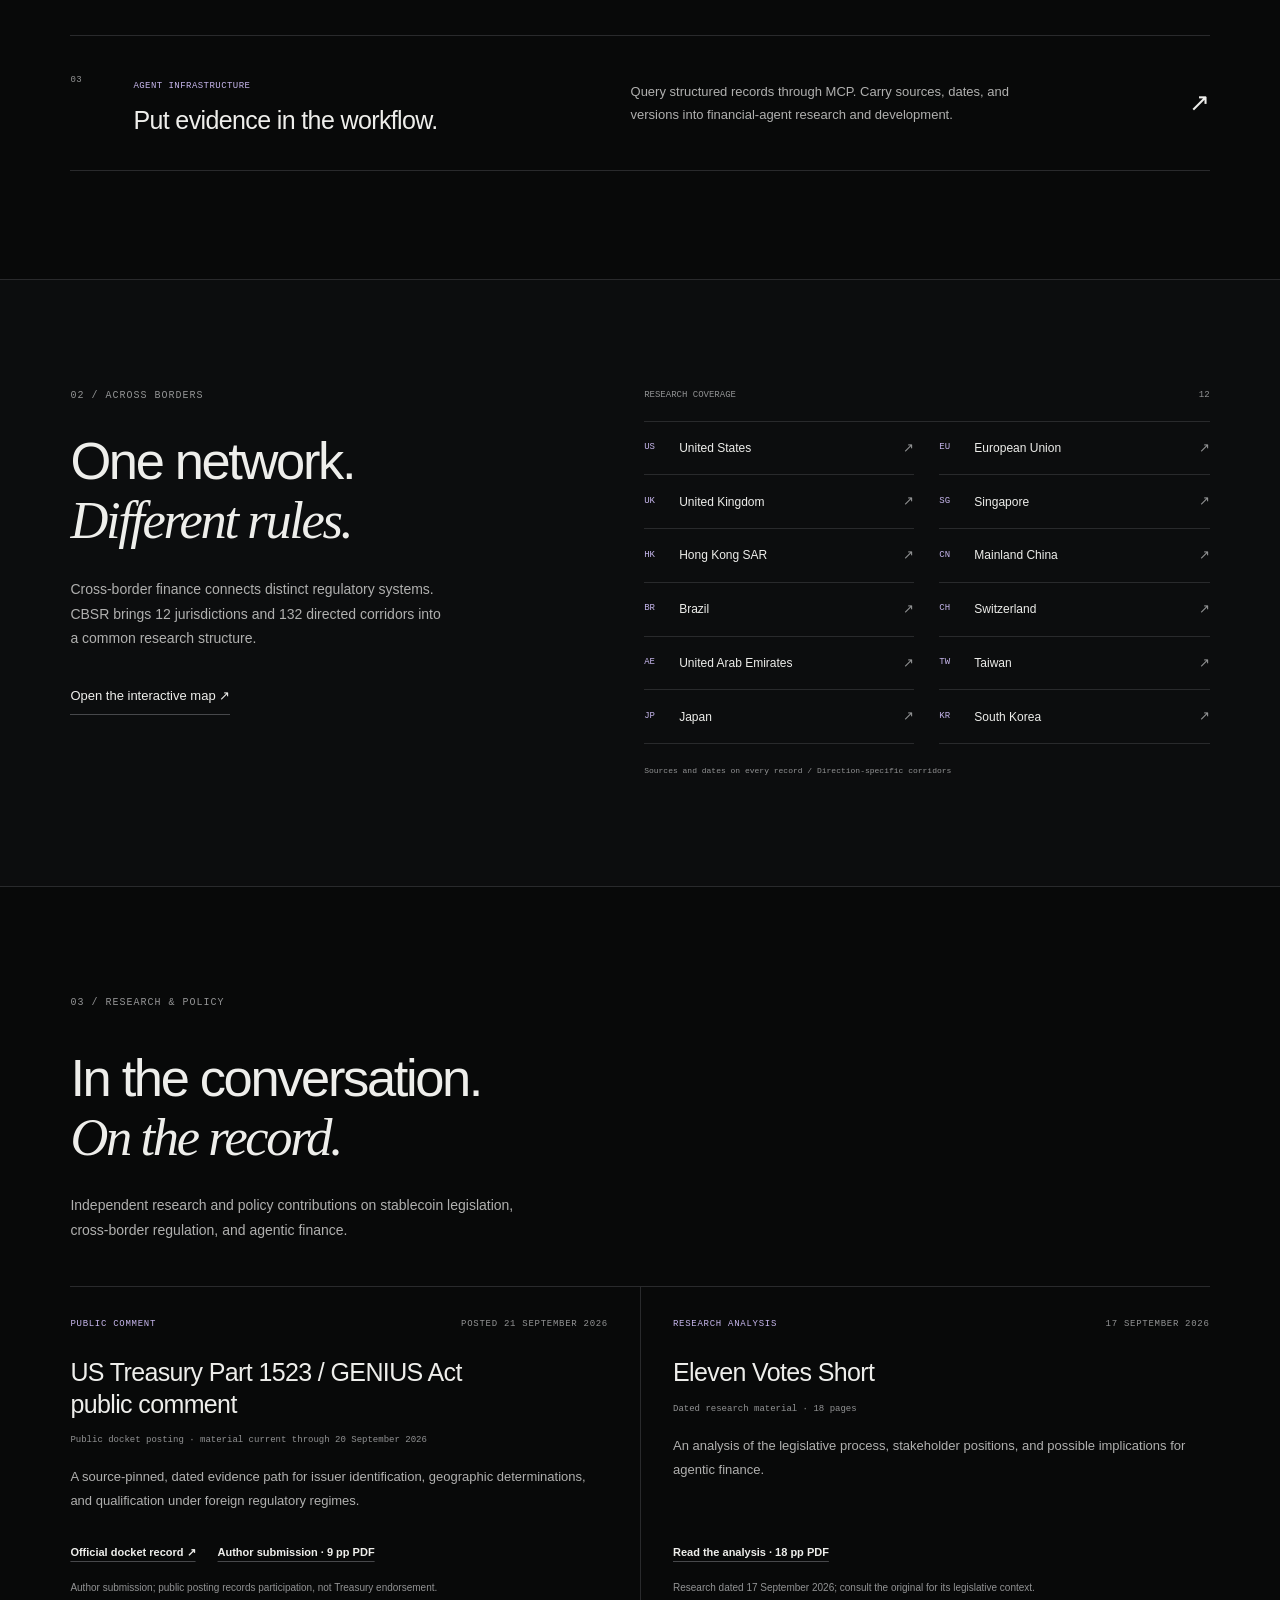
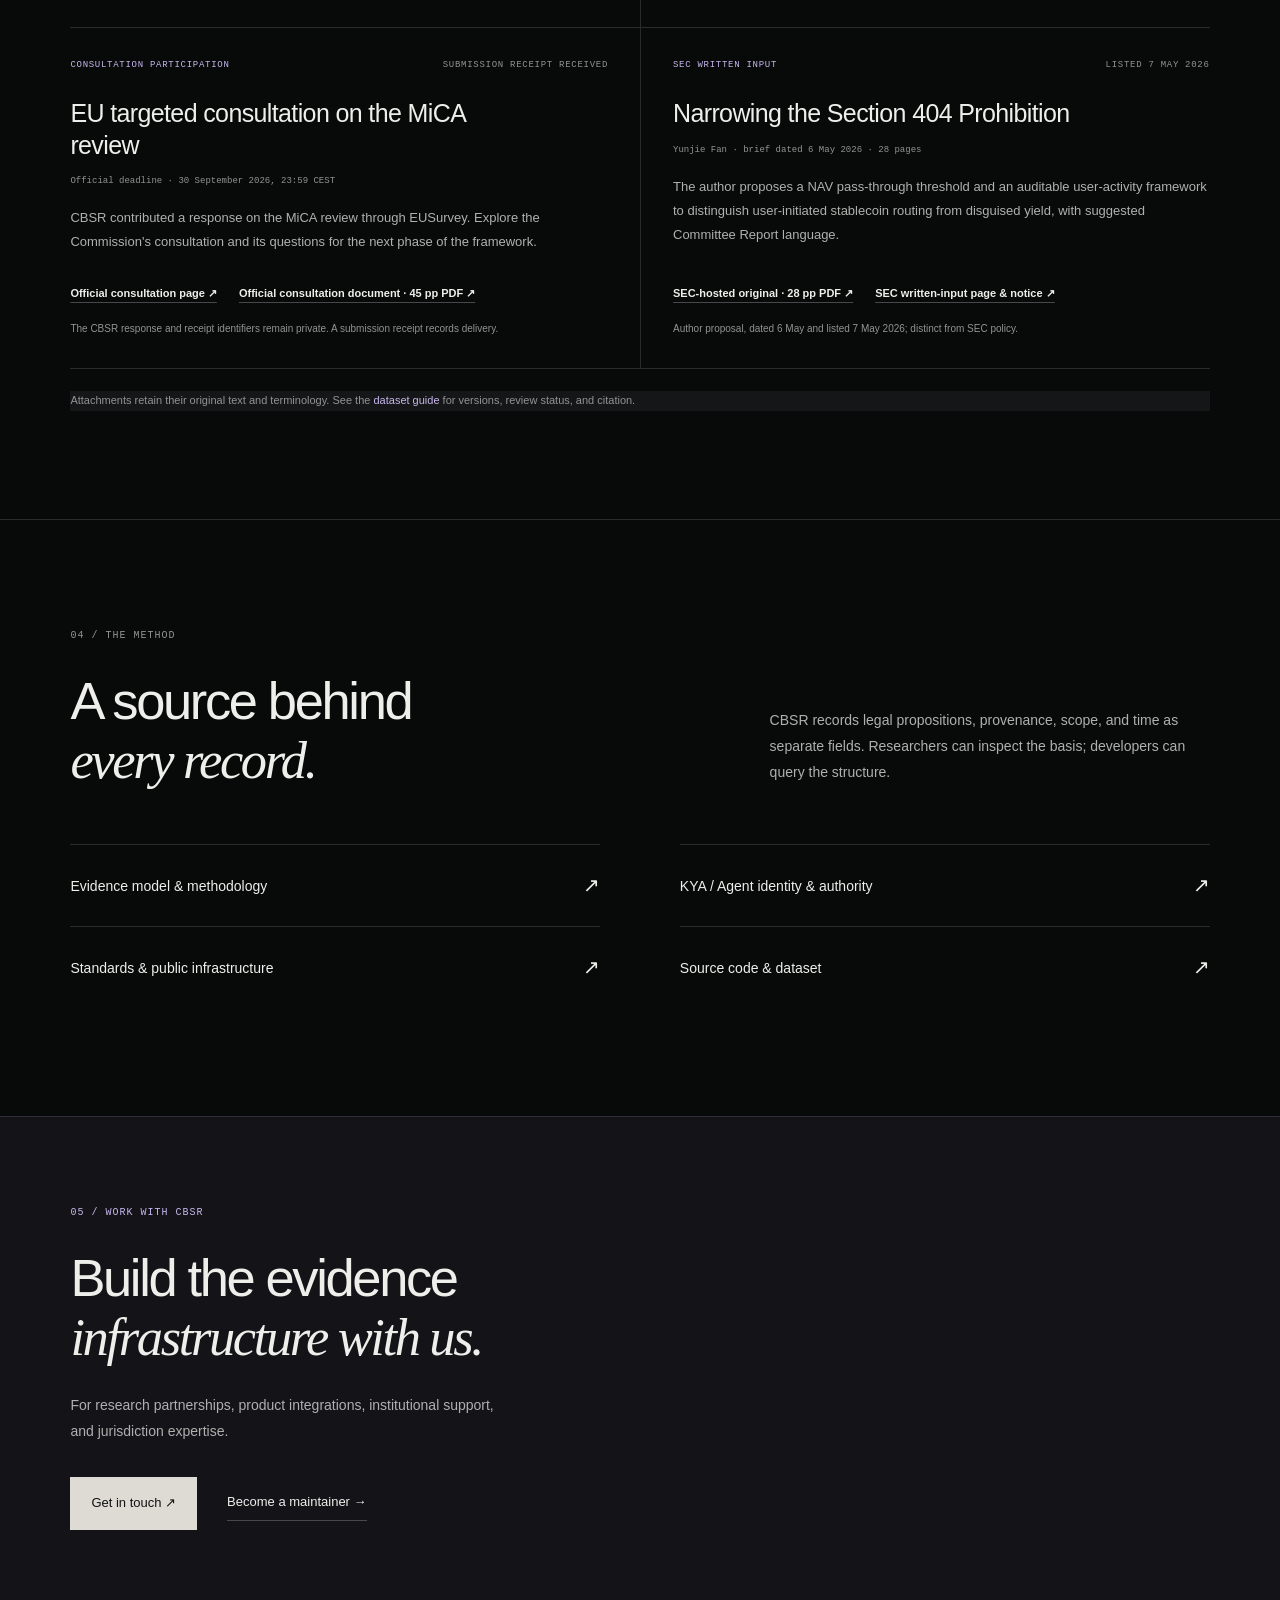
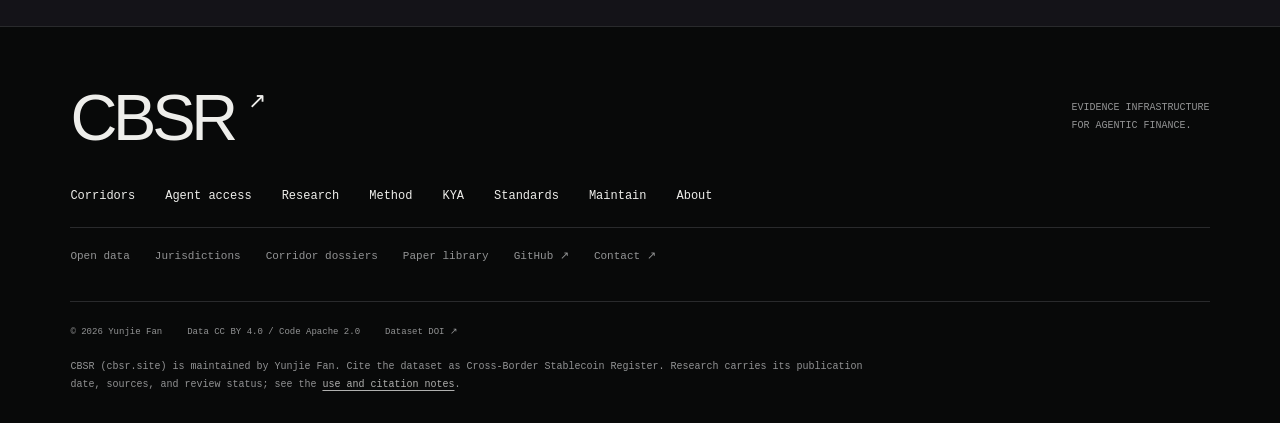
==== commit ab78fc22: "Redesign CBSR brand experience and refine bilingual site copy" ====
--- a/index.html
+++ b/index.html
@@ -5,25 +5,25 @@
 <head>
 <meta charset="utf-8">
 <meta name="viewport" content="width=device-width, initial-scale=1">
-<meta name="color-scheme" content="light">
+<meta name="color-scheme" content="dark">
 <meta name="referrer" content="strict-origin-when-cross-origin">
 <meta http-equiv="Content-Security-Policy" content="default-src 'self'; script-src 'self'; style-src 'self' 'unsafe-inline' https://fonts.googleapis.com; font-src https://fonts.gstatic.com; img-src 'self' data: https://www.bestpractices.dev; connect-src 'self' https://yunjiefanresearch-hub.github.io; form-action https://formsubmit.co; frame-ancestors 'none'; base-uri 'none'">
 <title>CBSR | Agentic Finance &amp; Stablecoin Regulatory Evidence</title>
 <meta name="description" content="CBSR is evidence infrastructure for agentic finance. Explore its open Cross-Border Stablecoin Register, dated corridor analysis across 12 jurisdictions, and MCP tools." data-zh-content="CBSR 为金融智能体构建证据基础设施。浏览首个开放数据集 Cross-Border Stablecoin Register、覆盖 12 个法域的带日期通道研究，以及 MCP 接入工具。">
 <meta name="author" content="Yunjie Fan">
-<meta name="theme-color" content="#EDEFEB">
+<meta name="theme-color" content="#080909">
 <link rel="icon" href="favicon.svg" type="image/svg+xml">
 
 <meta property="og:type" content="website">
 <meta property="og:site_name" content="CBSR">
 <meta property="og:title" content="CBSR — Evidence Infrastructure for Agentic Finance" data-zh-content="CBSR｜金融智能体的证据基础设施">
-<meta property="og:description" content="Open stablecoin regulatory research, source-linked records, dated corridor analysis, and MCP access. Research evidence with explicit review boundaries." data-zh-content="开放的稳定币监管研究、带来源记录、有时点的通道分析与 MCP 接入，明确区分研究资料与已完成严格复核的证据。">
+<meta property="og:description" content="Open stablecoin regulatory research, source-linked records, dated corridor analysis, and MCP access. Research, data, and tools for agentic finance." data-zh-content="开放的稳定币监管研究、带来源记录、有时点的通道分析与 MCP 接入，连接监管研究、开放数据与智能体工具。">
 <meta property="og:url" content="__SITE_URL__">
 <meta property="og:image" content="__SITE_URL__og-card.png">
 <meta property="og:image:type" content="image/png">
 <meta property="og:image:width" content="1200">
 <meta property="og:image:height" content="630">
-<meta property="og:image:alt" content="CBSR — four corridors converging on a single inbound gate.">
+<meta property="og:image:alt" content="CBSR — the evidence layer for agentic finance, with a silver particle form.">
 <meta property="og:logo" content="__SITE_URL__favicon.svg">
 <meta property="og:locale" content="en">
 <meta property="og:locale:alternate" content="zh_CN">
@@ -36,82 +36,68 @@
 <meta name="twitter:description" content="Open stablecoin regulatory research, source-linked records, dated corridor analysis, and MCP access." data-zh-content="开放的稳定币监管研究、带来源记录、有时点的通道分析与 MCP 接入。">
 <meta name="twitter:image" content="__SITE_URL__og-card.png">
 
-<link rel="preconnect" href="https://fonts.googleapis.com">
-<link rel="preconnect" href="https://fonts.gstatic.com" crossorigin>
-<link href="https://fonts.googleapis.com/css2?family=IBM+Plex+Mono:wght@400;500&family=IBM+Plex+Sans:wght@400;500;600&family=Source+Serif+4:opsz,wght@8..60,400;8..60,600&display=swap" rel="stylesheet">
 <link rel="stylesheet" href="assets/cbsr.css">
+<link rel="stylesheet" href="assets/cbsr-brand.css">
 <script src="assets/cbsr-live.js" defer></script>
+<script src="assets/cbsr-field.js" defer></script>
 </head>
-<body class="home">
-<a class="skip" href="#main">Skip to content</a>
-
+<body class="brand-home">
+<a class="skip" href="#main" data-zh="跳至正文">Skip to content</a>
 <header class="top">
   <div class="wrap">
-    <div class="brand"><a href="index.html"><span class="brand-mark" aria-hidden="true"><svg viewBox="0 0 100 93.88"><path fill="currentColor" fill-rule="evenodd" d="M75.51 1.02 L69.39 1.53 L69.39 2.55 L64.29 3.06 L64.29 4.08 L61.22 5.1 L58.16 7.14 L55.61 8.16 L52.55 11.22 L50 12.24 L46.94 16.33 L45.92 16.33 L43.88 20.41 L42.86 20.41 L40.82 25.51 L39.8 25.51 L39.29 30.61 L38.27 30.61 L38.27 39.29 L1.02 39.29 L1.02 53.06 L38.27 53.06 L38.27 62.24 L39.29 62.24 L39.8 67.35 L40.82 67.35 L42.86 72.45 L43.88 72.45 L45.92 76.53 L46.94 76.53 L50 80.61 L52.55 81.63 L55.61 84.69 L58.16 85.71 L61.22 87.76 L64.29 88.78 L64.29 89.8 L69.39 90.31 L69.39 91.33 L75.51 91.84 L98.98 91.84 L98.98 1.02 Z M75.51 20.41 L79.59 21.43 L82.65 24.49 L83.67 28.57 L83.67 64.29 L82.65 68.37 L79.59 71.43 L75.51 72.45 L58.16 72.45 L54.08 71.43 L51.02 68.37 L50 64.29 L50 28.57 L51.02 24.49 L54.08 21.43 L58.16 20.41 Z"/></svg></span><b>CBSR</b></a><span data-zh="智能体金融的证据基础设施">Evidence infrastructure for agentic finance</span></div>
-    <nav class="nav">
-      <a href="corridors.html" data-zh="通道">Corridors</a>
-      <a href="agents.html" data-zh="接入">Access</a>
-      <a href="kya.html" data-zh="KYA">KYA</a>
-      <a href="method.html" data-zh="技术栈">Stack</a>
-      <a href="research.html" data-zh="研究">Research</a>
-      <a href="standards.html" data-zh="标准与目标">Standards</a>
-      <a href="maintain.html" data-zh="参与维护">Maintain</a>
+    <div class="brand"><a href="index.html" aria-label="CBSR home"><span class="brand-mark" aria-hidden="true"><svg viewBox="0 0 100 93.88"><path fill="currentColor" fill-rule="evenodd" d="M75.51 1.02 L69.39 1.53 L69.39 2.55 L64.29 3.06 L64.29 4.08 L61.22 5.1 L58.16 7.14 L55.61 8.16 L52.55 11.22 L50 12.24 L46.94 16.33 L45.92 16.33 L43.88 20.41 L42.86 20.41 L40.82 25.51 L39.8 25.51 L39.29 30.61 L38.27 30.61 L38.27 39.29 L1.02 39.29 L1.02 53.06 L38.27 53.06 L38.27 62.24 L39.29 62.24 L39.8 67.35 L40.82 67.35 L42.86 72.45 L43.88 72.45 L45.92 76.53 L46.94 76.53 L50 80.61 L52.55 81.63 L55.61 84.69 L58.16 85.71 L61.22 87.76 L64.29 88.78 L64.29 89.8 L69.39 90.31 L69.39 91.33 L75.51 91.84 L98.98 91.84 L98.98 1.02 Z M75.51 20.41 L79.59 21.43 L82.65 24.49 L83.67 28.57 L83.67 64.29 L82.65 68.37 L79.59 71.43 L75.51 72.45 L58.16 72.45 L54.08 71.43 L51.02 68.37 L50 64.29 L50 28.57 L51.02 24.49 L54.08 21.43 L58.16 20.41 Z"/></svg></span><b>CBSR</b></a><span data-zh="金融智能体的证据基础设施">Evidence infrastructure for agentic finance</span></div>
+    <nav class="nav" aria-label="Main navigation" data-zh-aria-label="主导航">
+      <a href="corridors.html" data-zh="通道研究">Corridors</a>
+      <a href="research.html" data-zh="研究与政策">Research</a>
+      <a href="agents.html" data-zh="智能体接入">Agent access</a>
       <a href="about.html" data-zh="关于">About</a>
-      <span class="ver" data-live="version" data-live-prefix="v">v0.11.0</span>
-      <a class="openreg" href="data/" data-zh="数据与证据">Open data</a>
-      <span class="langtog" id="langtog" role="group" aria-label="Language">
-        <button type="button" data-lang="en">EN</button>
-        <button type="button" data-lang="zh">中文</button>
-      </span>
+      <span class="langtog" id="langtog" role="group" aria-label="Language"><button type="button" data-lang="en">EN</button><button type="button" data-lang="zh">中文</button></span>
+      <a class="openreg" href="data/" data-zh="开放数据 ↗">Open data ↗</a>
     </nav>
   </div>
 </header>
-
 <main id="main">
-
-  <!-- ============================================================ HERO ==== -->
-  <section class="hero-c" id="top">
-    <div class="wrap">
-      <p class="eyebrow" data-zh="CBSR · 独立研究与开放数据">CBSR &nbsp;·&nbsp; independent research and open data</p>
-      <h1 data-zh="金融智能体的&lt;br&gt;证据基础设施">Evidence infrastructure for agentic finance</h1>
-      <p class="stand" data-zh="CBSR（cbsr.site）为构建金融智能体、开展政策研究和核对监管来源的人提供带来源、日期和版本的证据。当前已发布的首个垂类是 <a href=&quot;data/&quot;>Cross-Border Stablecoin Register</a>，涵盖 12 个法域的跨境稳定币监管记录与方向通道研究。">CBSR (cbsr.site) gives financial-agent builders, policy researchers, and source reviewers evidence with provenance, dates, and versions. Its first published vertical is the <a href="data/">Cross-Border Stablecoin Register</a>, covering cross-border stablecoin regulation and directed corridor research across 12 jurisdictions.</p>
-      <p class="hero-question" data-zh="钱能不能过这道边界？从适用范围、法条和证据状态开始核对。">May this money cross this border? Start with the scope, the provision, and the evidence state.</p>
-      <div class="cta">
-        <a class="btn pri" href="data/" data-zh="浏览数据与证据">Explore the data</a>
-        <a class="btn" href="jurisdictions/" data-zh="按法域查阅">Browse jurisdictions</a>
-        <a class="btn" href="corridors.html" data-zh="打开交互通道图">Open the corridor map</a>
+  <section class="brand-hero" id="top" aria-labelledby="hero-title">
+    <div class="brand-field"><canvas id="cbsr-field" aria-hidden="true"></canvas><span class="field-index" aria-hidden="true">CBSR / FIELD 001</span></div>
+    <div class="wrap hero-layout">
+      <div class="hero-copy">
+        <p class="eyebrow"><span class="signal-dot" aria-hidden="true"></span><span data-zh="独立研究 · 开放基础设施">Independent research / Open infrastructure</span></p>
+        <h1 id="hero-title" data-zh="金融智能体的<br><em>证据基础设施。</em>">The evidence layer<br>for <em>agentic finance.</em></h1>
+        <p class="hero-description" data-zh="CBSR 将金融监管整理为可追溯、可查询的证据。以跨境稳定币为起点，连接一手法源、通道研究与智能体工作流。">CBSR connects financial regulation to the systems that act on it. Starting with cross-border stablecoins: primary sources, corridor research, and structured evidence for agents.</p>
+        <div class="hero-actions"><a class="btn pri" href="corridors.html" data-zh="探索通道 <span aria-hidden=&quot;true&quot;>↗</span>">Explore corridors <span aria-hidden="true">↗</span></a><a class="text-link" href="agents.html" data-zh="为智能体接入证据 →">Build with CBSR <span aria-hidden="true">→</span></a></div>
       </div>
-      <p class="hero-dateline" data-zh="由 <a href=&quot;about.html#who&quot;>Yunjie Fan</a> 维护 · 数据快照 <time datetime=&quot;2026-08-20&quot;>2026-08-20</time> · 研究资料有明确复核边界，不能据此推定交易已获授权。">Maintained by <a href="about.html#who">Yunjie Fan</a> &middot; data snapshot <time datetime="2026-08-20">20 August 2026</time> &middot; research evidence carries explicit review limits and does not establish authorization to transact.</p>
+      <div class="hero-bottom"><a href="#platform" class="scroll-cue" data-zh="向下探索 <span aria-hidden=&quot;true&quot;>↓</span>">Explore the work <span aria-hidden="true">↓</span></a><span class="hero-edition" data-zh="Cross-Border Stablecoin Register · <span data-live=&quot;version&quot; data-live-prefix=&quot;v&quot;>v0.11.0</span>">Cross-Border Stablecoin Register / <span data-live="version" data-live-prefix="v">v0.11.0</span></span></div>
     </div>
   </section>
 
-  <div class="wrap">
-    <div class="statband">
-      <div><span class="stat-n" data-live="jurisdictions">12</span><span class="stat-l" data-zh="个法域">jurisdictions</span></div>
-      <div><span class="stat-n" data-live="directed_corridors">132</span><span class="stat-l" data-zh="条有向通道">directed corridors</span></div>
-      <div><span class="stat-n" data-live="records">152</span><span class="stat-l" data-zh="条溯源记录">sourced records</span></div>
-      <div class="zero"><span class="stat-n" data-live="decision_ready">0</span><span class="stat-l" data-zh="条可作决策依据">decision-ready</span></div>
-    </div>
-    <p class="statnote" data-zh="第四个数字为什么是 0：<b data-live=&quot;official_source&quot;>103</b> 条有官方来源，<b data-live=&quot;primary_reviewed&quot;>41</b> 条有一名审阅人，<b data-live=&quot;reconciled&quot;>0</b> 条完成独立二审。它约束的是 citable_law()，不是整份登记册——通道层照样解得出一条边，只是不肯把结果称为已坐实的现行法。<span class=&quot;stamp-i&quot; data-live-stamp>构建期快照</span>">Why the fourth number is zero: <b data-live="official_source">103</b> records have an official source, <b data-live="primary_reviewed">41</b> have one reviewer, and <b data-live="reconciled">0</b> have a reconciled independent second review. It governs <span class="gk">citable_law()</span>, not the register as a whole &mdash; the corridor layer still resolves an edge, it just will not call the result settled current law. <span class="stamp-i" data-live-stamp>build-time snapshot</span></p>
+  <div class="wrap coverage-band" aria-label="Published dataset coverage" data-zh-aria-label="已发布数据集覆盖范围">
+    <p class="coverage-label" data-zh="从跨境<br>稳定币开始。">Cross-border<br>stablecoins, mapped.</p>
+    <div class="coverage-stat"><b data-live="jurisdictions">12</b><span data-zh="个法域">Jurisdictions</span></div>
+    <div class="coverage-stat"><b data-live="directed_corridors">132</b><span data-zh="条有向通道">Directed corridors</span></div>
+    <div class="coverage-stat"><b data-live="records">152</b><span data-zh="条溯源记录">Sourced records</span></div>
+    <p class="coverage-date" data-zh="数据快照<br><time datetime=&quot;2026-08-20&quot;>2026.08.20</time>">Dataset snapshot<br><time datetime="2026-08-20">2026.08.20</time></p>
   </div>
 
-  <section class="wrap evidence-discovery" aria-labelledby="evidence-discovery-title">
-    <p class="kick" data-zh="从研究问题进入证据">from a research question to its evidence</p>
-    <h2 class="h-sec" id="evidence-discovery-title" data-zh="按法域、通道方向与研究主题查阅">Explore stablecoin regulation by jurisdiction, corridor, and research question</h2>
-    <p class="evidence-intro" data-zh="每份证据页都提供可直接访问的正文、来源与时点。地图适合探索；记录页便于核对、分享和引用。">Read directly accessible evidence pages with sources and dates. Use the map to explore, then follow the record to inspect, share, or cite its basis.</p>
-    <div class="evidence-grid">
-      <a class="evidence-card" href="data/" data-zh="<span class=&quot;evidence-card-kicker&quot;>数据集</span><h3>Cross-Border Stablecoin Register</h3><p>范围、版本、许可、下载与规范引用，明确结构性候选和严格复核记录的区别。</p><span class=&quot;evidence-card-action&quot;>查看数据集 →</span>"><span class="evidence-card-kicker">Dataset</span><h3>Cross-Border Stablecoin Register</h3><p>Scope, version, licence, downloads, and citation, with structural candidates distinguished from strict review.</p><span class="evidence-card-action">Read the dataset guide →</span></a>
-      <a class="evidence-card" href="jurisdictions/" data-zh="<span class=&quot;evidence-card-kicker&quot;>12 个法域</span><h3>从当地规则开始</h3><p>查阅各法域的已记录条款、一手来源、法律状态与尚待复核的部分。</p><span class=&quot;evidence-card-action&quot;>选择法域 →</span>"><span class="evidence-card-kicker">12 jurisdictions</span><h3>Start with a jurisdiction</h3><p>Inspect recorded propositions, primary sources, legal-force states, and the review work still outstanding.</p><span class="evidence-card-action">Choose a jurisdiction →</span></a>
-      <a class="evidence-card" href="corridors/" data-zh="<span class=&quot;evidence-card-kicker&quot;>有向通道</span><h3>分别读取两个方向</h3><p>核对带时点的通道研究、起点与目的地规则，以及未解决的证据问题。</p><span class=&quot;evidence-card-action&quot;>查阅重点通道 →</span>"><span class="evidence-card-kicker">Directed corridors</span><h3>Read each direction separately</h3><p>Inspect dated corridor research, the origin and destination rules, and unresolved evidence questions.</p><span class="evidence-card-action">Read selected corridors →</span></a>
+  <section class="wrap brand-section" id="platform" aria-labelledby="platform-title">
+    <div class="section-heading"><p class="eyebrow" data-zh="01 / 平台">01 / The platform</p><h2 id="platform-title" data-zh="让监管研究<br>进入实际工作。">Regulatory research.<br><em>Built to work with.</em></h2><p data-zh="查阅一个法域，研究一条跨境通道，或将证据接入智能体。同一份数据，面向不同的工作方式。">Investigate a jurisdiction, follow a cross-border corridor, or connect an agent. Work from the same source-linked register.</p></div>
+    <div class="platform-rows">
+      <a class="platform-row" href="jurisdictions/"><span class="row-no">01</span><div><span class="row-kicker" data-zh="监管证据">Regulatory evidence</span><h3 data-zh="从规则与法源开始。">Start with the source.</h3></div><p data-zh="按法域查阅发行、储备、持有人收益与跨境准入记录，逐条追溯原始条文。">Issuer rules, reserves, holder yield, and market access. Explore each jurisdiction and follow the record to its primary text.</p><span class="row-arrow" aria-hidden="true">↗</span></a>
+      <a class="platform-row" href="corridors.html"><span class="row-no">02</span><div><span class="row-kicker" data-zh="跨境通道">Cross-border corridors</span><h3 data-zh="每个方向，分别研究。">Every direction matters.</h3></div><p data-zh="将起点与目的地的监管规则放在一起，研究跨境路径及其随日期变化的条件。">Bring origin and destination rules into one view. Study the conditions that shape a corridor, in each direction and over time.</p><span class="row-arrow" aria-hidden="true">↗</span></a>
+      <a class="platform-row" href="agents.html"><span class="row-no">03</span><div><span class="row-kicker" data-zh="智能体基础设施">Agent infrastructure</span><h3 data-zh="把证据带入工作流。">Put evidence in the workflow.</h3></div><p data-zh="通过 MCP 工具查询结构化记录，保留来源、日期与版本，为金融智能体提供研究依据。">Query structured records through MCP. Carry sources, dates, and versions into financial-agent research and development.</p><span class="row-arrow" aria-hidden="true">↗</span></a>
     </div>
-    <p class="evidence-related" data-zh="还可以查阅 <a href=&quot;research/&quot;>论文摘要与原文</a>、<a href=&quot;agents.html&quot;>MCP 接入与证据契约</a>，或 <a href=&quot;method.html&quot;>证据方法</a>。">Continue with <a href="research/">paper summaries and originals</a>, <a href="agents.html">MCP access and the evidence contract</a>, or <a href="method.html">the evidence method</a>.</p>
   </section>
 
-  <!-- ========================================== POLICY PARTICIPATION ==== -->
-  <section class="wrap policy-participation" id="policy-participation" aria-labelledby="policy-participation-title">
-    <p class="modkick" data-zh="公开记录 · 带日期的参与">public record &middot; dated participation</p>
-    <h2 class="h-big" id="policy-participation-title" data-zh="政策参与与研究">Policy participation &amp; research</h2>
-    <p class="h-lead" data-zh="四份材料，三种不同的证据边界。公开收录证明材料进入了官方公开记录；研究分析记录作者在特定日期的判断；提交回执只证明送达。这些都不等于机构认可、采纳或对现行法律状态的确认。">Four materials, with three different evidence boundaries. A public posting shows that material entered an official public record; research analysis records the author's view on a stated date; a submission receipt shows delivery only. None is agency endorsement, adoption, or confirmation of current law.</p>
+  <section class="brand-section network-section" id="coverage" aria-labelledby="coverage-title"><div class="wrap network-layout">
+    <div class="network-copy"><p class="eyebrow" data-zh="02 / 跨境视野">02 / Across borders</p><h2 id="coverage-title" data-zh="同一张图，<br><em>不同的规则。</em>">One network.<br><em>Different rules.</em></h2><p data-zh="跨境金融的研究需要同时看到本地制度与目的地要求。CBSR 将 12 个法域和 132 条有向通道纳入同一套研究结构。">Cross-border finance connects distinct regulatory systems. CBSR brings 12 jurisdictions and 132 directed corridors into a common research structure.</p><a class="text-link" href="corridors.html" data-zh="打开交互通道图 ↗">Open the interactive map ↗</a></div>
+    <div class="jurisdiction-panel"><div class="panel-heading"><span data-zh="研究覆盖">Research coverage</span><span>12</span></div><div class="jurisdiction-list">
+      <a href="jurisdictions/united-states/"><span>US</span><b data-zh="美国">United States</b><i>↗</i></a><a href="jurisdictions/european-union/"><span>EU</span><b data-zh="欧盟">European Union</b><i>↗</i></a><a href="jurisdictions/united-kingdom/"><span>UK</span><b data-zh="英国">United Kingdom</b><i>↗</i></a><a href="jurisdictions/singapore/"><span>SG</span><b data-zh="新加坡">Singapore</b><i>↗</i></a><a href="jurisdictions/hong-kong/"><span>HK</span><b data-zh="香港特别行政区">Hong Kong SAR</b><i>↗</i></a><a href="jurisdictions/mainland-china/"><span>CN</span><b data-zh="中国内地">Mainland China</b><i>↗</i></a><a href="jurisdictions/brazil/"><span>BR</span><b data-zh="巴西">Brazil</b><i>↗</i></a><a href="jurisdictions/switzerland/"><span>CH</span><b data-zh="瑞士">Switzerland</b><i>↗</i></a><a href="jurisdictions/united-arab-emirates/"><span>AE</span><b data-zh="阿联酋">United Arab Emirates</b><i>↗</i></a><a href="jurisdictions/taiwan/"><span>TW</span><b data-zh="台湾">Taiwan</b><i>↗</i></a><a href="jurisdictions/japan/"><span>JP</span><b data-zh="日本">Japan</b><i>↗</i></a><a href="jurisdictions/south-korea/"><span>KR</span><b data-zh="韩国">South Korea</b><i>↗</i></a>
+    </div><p class="panel-note" data-zh="逐条记录来源与日期 · 跨境路径按方向区分">Sources and dates on every record / Direction-specific corridors</p></div>
+  </div></section>
+
+  <section class="wrap policy-participation brand-section" id="policy-participation" aria-labelledby="policy-participation-title">
+    <p class="eyebrow" data-zh="03 / 研究与政策">03 / Research &amp; policy</p>
+    <h2 id="policy-participation-title" data-zh="参与讨论。<br><em>发表研究。</em>">In the conversation.<br><em>On the record.</em></h2>
+    <p class="policy-intro" data-zh="围绕稳定币立法、跨境监管与智能体金融，发表独立研究，参与公开政策讨论。">Independent research and policy contributions on stablecoin legislation, cross-border regulation, and agentic finance.</p>
 
     <div class="policy-grid" data-policy-grid>
       <article class="policy-card" data-policy-card="treasury-part-1523">
@@ -126,7 +112,7 @@
           <a href="https://www.regulations.gov/comment/TREAS-DO-2026-0496-0031" target="_blank" rel="noopener" data-zh="官方案卷记录 ↗">Official docket record ↗</a>
           <a href="papers/treasury-part1523-comment.pdf" target="_blank" rel="noopener" data-zh="作者提交原文 · 9 页 PDF">Author submission &middot; 9 pp PDF</a>
         </div>
-        <p class="policy-boundary" data-policy-boundary data-zh="案卷公开收录可核验收到了一份评论；它不表示美国财政部认可、同意、采纳或验证其内容。">The public docket verifies receipt of a comment; it does not indicate Treasury endorsement, agreement, adoption, or validation.</p>
+        <p class="policy-boundary" data-policy-boundary data-zh="作者提交材料；公开收录记录政策参与，不代表美国财政部认可。">Author submission; public posting records participation, not Treasury endorsement.</p>
       </article>
 
       <article class="policy-card" data-policy-card="eleven-votes-short">
@@ -140,7 +126,7 @@
         <div class="policy-links">
           <a href="papers/clarity-act-analysis-20260917.pdf" target="_blank" rel="noopener" data-zh="阅读分析 · 18 页 PDF">Read the analysis &middot; 18 pp PDF</a>
         </div>
-        <p class="policy-boundary" data-policy-boundary data-zh="这是带日期的研究，不构成法律或投资建议，也不是实时法律状态。本文提到的票数不在此作为经独立核验的当前事实重复发布。">Dated research, not legal or investment advice and not a live statement of law. Its vote count is not repeated here as an independently verified current fact.</p>
+        <p class="policy-boundary" data-policy-boundary data-zh="研究发表于 2026 年 9 月 17 日；立法背景与分析请见原文。">Research dated 17 September 2026; consult the original for its legislative context.</p>
       </article>
 
       <article class="policy-card" data-policy-card="mica-review">
@@ -150,12 +136,12 @@
         </div>
         <h3 data-policy-title data-zh="欧盟 MiCA 审查定向咨询">EU targeted consultation on the MiCA review</h3>
         <p class="policy-status" data-zh="官方截止时间 · 2026 年 9 月 30 日 23:59（中欧夏令时）">Official deadline &middot; 30 September 2026, 23:59 CEST</p>
-        <p class="policy-summary" data-policy-summary data-zh="CBSR 已通过 EUSurvey 提交回应并收到回执。答卷与回执标识不公开；这里只链接欧盟委员会的公开咨询资料。">CBSR submitted a response through EUSurvey and received a receipt. The response and receipt identifiers are not public; only the Commission's public consultation materials are linked here.</p>
+        <p class="policy-summary" data-policy-summary data-zh="CBSR 通过 EUSurvey 就 MiCA 审查提交回应。查阅欧盟委员会的咨询资料及其对框架下一阶段提出的问题。">CBSR contributed a response on the MiCA review through EUSurvey. Explore the Commission's consultation and its questions for the next phase of the framework.</p>
         <div class="policy-links">
           <a href="https://finance.ec.europa.eu/regulation-and-supervision/consultations-0/targeted-consultation-review-mica-regulation_en" target="_blank" rel="noopener" data-zh="官方咨询页 ↗">Official consultation page ↗</a>
           <a href="https://finance.ec.europa.eu/document/download/62be7015-f066-4fac-b74e-71bacdbcc9f5_en?filename=2026-mica-review-targeted-consultation-document_en.pdf" target="_blank" rel="noopener" data-zh="官方咨询文件 · 45 页 PDF ↗">Official consultation document &middot; 45 pp PDF ↗</a>
         </div>
-        <p class="policy-boundary" data-policy-boundary data-zh="回执只确认送达。CBSR 答卷未公开，也不主张欧盟委员会的认可、接受、采纳或验证。">The receipt confirms delivery only. The CBSR response is not public, and no European Commission endorsement, acceptance, adoption, or validation is claimed.</p>
+        <p class="policy-boundary" data-policy-boundary data-zh="CBSR 答卷与回执标识未公开。提交回执记录材料送达。">The CBSR response and receipt identifiers remain private. A submission receipt records delivery.</p>
       </article>
 
       <article class="policy-card" data-policy-card="sec-section-404">
@@ -170,405 +156,24 @@
           <a href="https://www.sec.gov/files/ctf-written-input-fan-050726.pdf" target="_blank" rel="noopener" data-zh="SEC 官网原文 · 28 页 PDF ↗">SEC-hosted original &middot; 28 pp PDF ↗</a>
           <a href="https://www.sec.gov/featured-topics/crypto-task-force/crypto-task-force-written-input" target="_blank" rel="noopener" data-zh="SEC 公开意见栏与声明 ↗">SEC written-input page &amp; notice ↗</a>
         </div>
-        <p class="policy-boundary" data-policy-boundary data-zh="这是作者的独立政策意见，不是 SEC 的立场、审查结论或认可。SEC 说明其网页的要点和主题由 AI 生成，未经工作组核验；这里的摘要依据投稿原文。">Independent author input, not an SEC position, review finding, or endorsement. SEC states that its webpage's key points and topics are AI-generated and not reviewed by the Task Force; this summary is based on the original submission.</p>
+        <p class="policy-boundary" data-policy-boundary data-zh="作者政策建议；原文日期 2026 年 5 月 6 日，5 月 7 日收录，与 SEC 政策有别。">Author proposal, dated 6 May and listed 7 May 2026; distinct from SEC policy.</p>
       </article>
     </div>
 
-    <p class="policy-terms" data-policy-terms data-zh="历史附件保留发布时使用的「structural citable」措辞；按当前口径，它表示结构性候选，不等于严格可引用或可作决策依据。当前登记册报告 <b data-live=&quot;structural_candidates&quot;>46</b> 条结构性候选、<b data-live=&quot;decision_ready&quot;>0</b> 条严格可引用记录、<b data-live=&quot;decision_ready&quot;>0</b> 条可作决策依据记录。PDF 保持原发布版本，不倒改术语。">Historical attachments preserve the term &ldquo;structural citable&rdquo; used when they were published. Under the current contract, that means a structural candidate, not a strictly citable or decision-ready record. The current register reports <b data-live="structural_candidates">46</b> structural candidates, <b data-live="decision_ready">0</b> strictly citable records, and <b data-live="decision_ready">0</b> decision-ready records. The PDFs remain as published; their terminology is not rewritten retrospectively.</p>
+    <p class="policy-terms" data-policy-terms data-zh="附件保留发布时的原文与术语。数据版本、复核状态与引用说明见<a href=&quot;data/&quot;>数据集指南</a>。">Attachments retain their original text and terminology. See the <a href="data/">dataset guide</a> for versions, review status, and citation.</p>
   </section>
 
-  <!-- ========================================================== RECORD ==== -->
-  <section class="wrap" id="record">
-    <p class="modkick" data-zh="一个命题 · 六条轴 · 全部摊开<span class=&quot;mk-v&quot; data-live=&quot;version&quot; data-live-prefix=&quot;v&quot;>v0.11.0</span>">One proposition &middot; six axes &middot; all showing<span class="mk-v" data-live="version" data-live-prefix="v">v0.11.0</span></p>
-    <h2 class="h-big" data-zh="每一条轴都写明了它不主张什么。">Every axis also states what it does not establish.</h2>
-    <article class="recx">
-      <p class="recx-claim" data-zh="持牌人不得就已发行的稳定币支付任何利息。">The licensee must not pay any interest on issued stablecoins.</p>
-      <p class="recx-src" data-zh="《稳定币条例》（第 656 章） · 附表 2 第 15 条 · 读取于 <span data-live=&quot;as_of&quot; data-live-format=&quot;date&quot;>2026 年 8 月 20 日</span> · <a href=&quot;https://www.elegislation.gov.hk/hk/cap656&quot; rel=&quot;noreferrer&quot;>官方原文</a>">Stablecoins Ordinance (Cap. 656) &middot; Schedule 2, s.15 &middot; read <span data-live="as_of" data-live-format="date">20 August 2026</span> &middot; <a href="https://www.elegislation.gov.hk/hk/cap656" rel="noreferrer">official text</a></p>
+  <section class="wrap brand-section method-section" id="method" aria-labelledby="method-title"><div class="section-heading"><p class="eyebrow" data-zh="04 / 研究方法">04 / The method</p><h2 id="method-title" data-zh="每条记录，<br><em>都有来处。</em>">A source behind<br><em>every record.</em></h2><p data-zh="CBSR 将法律命题、来源、适用范围和时间分开记录，让研究者可以检查依据，让开发者可以查询结构化字段。">CBSR records legal propositions, provenance, scope, and time as separate fields. Researchers can inspect the basis; developers can query the structure.</p></div><div class="method-links"><a href="method.html"><span data-zh="证据模型与方法">Evidence model &amp; methodology</span><span aria-hidden="true">↗</span></a><a href="kya.html"><span data-zh="KYA · 智能体身份与授权">KYA / Agent identity &amp; authority</span><span aria-hidden="true">↗</span></a><a href="standards.html"><span data-zh="标准与公共基础设施">Standards &amp; public infrastructure</span><span aria-hidden="true">↗</span></a><a href="https://github.com/yunjiefanresearch-hub/cross-border-stablecoin-register"><span data-zh="源代码与数据集">Source code &amp; dataset</span><span aria-hidden="true">↗</span></a></div></section>
 
-      <div class="axlist">
-        <div class="axrow pass"><span class="k" data-zh="主张类型">Claim</span><span class="v">tier1_legal</span><span class="q" data-zh="给命题分类；不校验它成不成立。">Classifies the proposition; does not validate it.</span></div>
-        <div class="axrow pass"><span class="k" data-zh="文书效力">Instrument</span><span class="v">in_force_enacted</span><span class="q" data-zh="记录法律效力；不证明它今天仍然适用。">Records legal force; does not prove present applicability.</span></div>
-        <div class="axrow pass"><span class="k" data-zh="出处强度">Provenance</span><span class="v">resolution_text</span><span class="q" data-zh="指明来源强度；不对解释做认证。">Names source strength; does not authenticate interpretation.</span></div>
-        <div class="axrow pass"><span class="k" data-zh="来源">Source</span><span class="v">official</span><span class="q" data-zh="指向官方原文；不保证它至今未变。">Points to official text; does not guarantee it remains current.</span></div>
-        <div class="axrow fail binding"><span class="k" data-zh="时效">Freshness</span><span class="v">unknown</span><span class="q" data-zh="拒绝作为现行法投射；不意味着这条条文改了。">Refuses current-law projection; does not mean the provision changed.</span></div>
-        <div class="axrow fail"><span class="k" data-zh="独立复核">Review</span><span class="v">unreviewed</span><span class="q" data-zh="表明没有第二个人读过；不暗示这条记录是错的。">Shows no independent second read; does not imply the record is wrong.</span></div>
-      </div>
-
-      <p class="recx-verdict" data-zh="<b>当前投射：拒绝。</b>四条轴通过，时效与独立复核仍未闭合。这是失败即关闭（fail-closed，指证据链没闭合时默认拒绝而不是默认放行）在运转，不是覆盖率失败。"><b>Current projection: declined.</b> Four axes pass; freshness and review remain open. This is fail-closed operation, not a coverage failure.</p>
-    </article>
-    <p class="modfoot" data-zh="登记册里每一条记录都是这个形状。没有隐藏的置信度分数，没有说不清出处的总结——六个字段，每一个都可以被指着问「这一条为什么是这个值」，也每一个都写明了它<b>不</b>主张什么。">Every record in the register has this shape. No hidden confidence score, no summary whose provenance cannot be named &mdash; six fields, each of which can be pointed at and questioned, and each of which states what it does <b>not</b> establish.</p>
-  </section>
-
-  <!-- =========================================================== SPINE ==== -->
-  <section class="wrap" id="spine">
-    <p class="modkick" data-zh="依赖顺序 · 四层">dependency order &middot; four layers</p>
-    <h2 class="h-big" data-zh="下面一层不成立，上面一层就是空的。">Each layer is empty if the one below it is not true.</h2>
-    <p class="h-lead" data-zh="这种项目最常见的死法是从第三层开始做：先卖东西，再回头补证据，然后发现证据补不上。所以顺序写在这里，状态也写在这里。">The usual way a project like this dies is starting at the third layer: sell first, source the evidence afterwards, discover the evidence will not come. So the order is written down, and so is the state of each one.</p>
-    <div class="spine">
-      <a class="rung built" href="#base">
-        <span class="rn">01</span>
-        <span class="rb">
-          <span class="rt" data-zh="底座 · 一份可以被反驳的记录">Base &middot; a record that can be argued with</span>
-          <span class="rd" data-zh="登记册与引擎。开放许可，存档带标识符，永不收费。">The register and the engine. Openly licensed, archived to a DOI, never sold.</span>
-        </span>
-        <span class="rs" data-zh="已建成">built</span>
-      </a>
-      <a class="rung open" href="#constraint">
-        <span class="rn">02</span>
-        <span class="rb">
-          <span class="rt" data-zh="卡点 · 独立复核这一轴卡在 0 上">Constraint &middot; one axis, stuck at zero</span>
-          <span class="rd" data-zh="未来 6 到 12 个月只有这一个指标。写代码动不了它。">The only number that matters for the next six to twelve months. Code does not move it.</span>
-        </span>
-        <span class="rs" data-zh="进行中">open</span>
-      </a>
-      <a class="rung later" href="#revenue">
-        <span class="rn">03</span>
-        <span class="rb">
-          <span class="rt" data-zh="变现 · 把「可依赖」单独做成一件商品">Revenue &middot; reliance, sold as a separate thing</span>
-          <span class="rd" data-zh="分开命名，分开责任姿态。第二层没走完之前它不会存在。">Separately named, with a separate liability posture. It does not exist until layer two closes.</span>
-        </span>
-        <span class="rs" data-zh="未开始">not started</span>
-      </a>
-      <a class="rung seeded" href="#position">
-        <span class="rn">04</span>
-        <span class="rb">
-          <span class="rt" data-zh="位置 · 被引用，而不是被购买">Position &middot; cited, not bought</span>
-          <span class="rd" data-zh="治理级位置买不到，只能被引用出来。公开记录已经落地。">A governance-grade position cannot be bought. Public-record seeds are already in the ground.</span>
-        </span>
-        <span class="rs" data-zh="有种子">seeded</span>
-      </a>
-    </div>
-  </section>
-
-  <!-- ============================================================ BASE ==== -->
-  <section class="wrap" id="base">
-    <p class="modkick" data-zh="第一层 · 底座">layer one &middot; the base</p>
-    <h2 class="h-big" data-zh="验收标准不是「说得对」，是「错了能被指出来」。">The test is not that it is right. It is that a wrong entry can be pointed at.</h2>
-
-    <h3 class="h-sub" data-zh="流利的答案，和可核对的答案">Fluent, against checkable</h3>
-    <div class="split">
-      <div class="ans">
-        <div class="ans-h" data-zh="一个通用模型，无接地">A general model, unaided</div>
-        <div class="ans-b">
-          <p class="ans-q" data-zh="问：2026 年 8 月 20 日研究快照如何分类欧盟向美国提供服务的路径？">Q: How is EU-to-US offering classified in the 20 August 2026 research snapshot?</p>
-          <p class="ans-t" data-zh="「可以，但需要在联邦层面注册为受许可的支付型稳定币发行人，并在各州取得资金转移牌照。跨境提供还须遵守适用的反洗钱要求。」">&ldquo;Yes, subject to registration at federal level as a permitted payment stablecoin issuer and to state money transmitter licensing. Cross-border offering is additionally subject to the applicable anti-money-laundering requirements.&rdquo;</p>
-          <ul class="ans-flags">
-            <li><span class="m">01</span><span data-zh="它把一部已通过、尚未施行的制度当成现行有效法来读。在该快照时点，所记录路径尚无可取得的已施行联邦发行人身份。">It reads a regime that is enacted but not yet commenced as if it were operative. At that snapshot date, the recorded pathway has no operative federal issuer status to obtain.</span></li>
-            <li><span class="m">02</span><span data-zh="它没有日期。一个没有日期的答案永远不会过期，也永远不会被证明错了。">It carries no date. An answer with no date never goes stale, and never turns out to have been wrong.</span></li>
-            <li><span class="m">03</span><span data-zh="它没有条款。你无法核对它，只能选择信或不信。">It carries no provision. You cannot check it. You can only decide whether to believe it.</span></li>
-          </ul>
-        </div>
-      </div>
-      <div class="ans good">
-        <div class="ans-h" data-zh="同一个模型，读着 CBSR">The same model, reading CBSR</div>
-        <div class="ans-b">
-          <p class="ans-q" data-zh="问：2026 年 8 月 20 日研究快照如何分类欧盟向美国提供服务的路径？">Q: How is EU-to-US offering classified in the 20 August 2026 research snapshot?</p>
-          <p class="ans-t" data-zh="「EU → US 属于类别 T，制度过渡中。目的地已通过一套完整制度但尚未施行，所以在该快照时点既无入境授权可取得，也无禁止可援引。这条边在 2027 年 1 月 18 日消解为类别 II，即 GENIUS 法案第 18 条可比性关口生效的最晚日期。以下是它依据的记录。」">&ldquo;EU&nbsp;&rarr;&nbsp;US is Category T, regime in transition. The destination has adopted a comprehensive regime that is not yet operative, so at that snapshot date there is no inbound authorization to obtain and no prohibition to cite. The edge resolves to Category II on 18 January 2027, the outer date for the GENIUS Act §18 comparability gate. Here is the record it rests on.&rdquo;</p>
-          <ul class="ans-flags">
-            <li><span class="m">✓</span><span data-zh="结论带着分类、机制和它依据的一手条款。">The verdict arrives with its class, its gating mechanism, and the provision it rests on.</span></li>
-            <li><span class="m">✓</span><span data-zh="它带 as_of 日期和登记册版本，所以它可以在以后被证明是错的。">It carries an as_of date and a register version, so it can be shown to have been wrong later.</span></li>
-            <li><span class="m">✓</span><span data-zh="它把「尚未施行」当作一个具名状态，而不是一句免责声明。">It treats &ldquo;not yet in force&rdquo; as a named state rather than a hedge in prose.</span></li>
-          </ul>
-        </div>
-      </div>
-    </div>
-    <p class="subcap" data-zh="两段都是写出来的示例，不是某次会话的记录。第二个答案并不更自信——它是把「不确定」写了下来，写成软件能据以行动的形式。">Both panels are written illustrations, not transcripts. The second answer is not more confident. It is less confident, in writing, in a form software can act on.</p>
-
-    <h3 class="h-sub" data-zh="读它的那台引擎，永远不会返回执行授权">The engine that reads it never returns permission to execute</h3>
-    <p class="h-lead" data-zh="登记册回答「法律说了什么」。引擎回答一个更窄、也更危险的问题：就这个具体动作而言，现有证据撑得住什么结论。这类系统最容易出的事，是在证据不足时给出一个听起来能照做的答案，所以 evaluate_action() 被设计成结构上做不到这件事。">The register answers what the law says. The engine answers a narrower and more dangerous question: given this specific proposed action, what do the axes actually support. The failure mode is returning something actionable when the evidence does not reach, so <span class="gk">evaluate_action()</span> is built so that it structurally cannot.</p>
-    <div class="decide-pair">
-      <div>
-        <p class="env-h" data-zh="调用">the call</p>
-        <pre class="env" aria-label="An illustrative evaluate_action call"><span class="c" data-zh="// 这里给的是形状示例。权威签名与返回契约见">// illustrative shape. MCP_SERVER.md carries the</span>
-<span class="c" data-zh="// MCP_SERVER.md。">// authoritative signature and return contract.</span>
-<span class="k">evaluate_action</span>({
-  <span class="k">"action"</span>:       <span class="s">"offer_emt_inbound"</span>,
-  <span class="k">"origin"</span>:       <span class="s">"EU"</span>,
-  <span class="k">"destination"</span>:  <span class="s">"US"</span>,
-  <span class="k">"as_of"</span>:        <span class="s">"2026-08-20"</span>
-})</pre>
-      </div>
-      <div>
-        <p class="env-h" data-zh="返回">what comes back</p>
-        <pre class="env" aria-label="An illustrative evaluate_action response"><span class="c" data-zh="// 第一个字段是常量，每个版本都是">// the first field is a constant, in every version</span>
-{
-  <span class="k">"execution_authorized"</span>: <span class="r">false</span>,
-  <span class="k">"decision"</span>:             <span class="s">"review_required"</span>,
-  <span class="k">"because"</span>:             <span class="s">"evidence_chain_open"</span>,
-  <span class="k">"binding_axis"</span>:        <span class="s">"review"</span>,
-  <span class="k">"corridor_class"</span>:      <span class="s">"T"</span>,
-  <span class="k">"resolves_on"</span>:         <span class="s">"2027-01-18"</span>,
-  <span class="k">"register"</span>:            <span class="s">"v0.11.0"</span>,
-  <span class="k">"receipt"</span>:             <span class="s">"sha256:…"</span>
-}</pre>
-      </div>
-    </div>
-    <div class="figs">
-      <div class="fig"><div class="n">false</div><p class="l" data-zh="execution_authorized 的取值。每次调用，每个版本。">the value of execution_authorized. Every call, every release.</p></div>
-      <div class="fig"><div class="n">31</div><p class="l" data-zh="表驱动的政策场景，钉在测试套件里。">table-driven policy scenarios pinned in the test suite.</p></div>
-      <div class="fig"><div class="n">13</div><p class="l" data-zh="回执篡改用例，任一处改动都必须被检出。">receipt mutations the tamper check must catch.</p></div>
-    </div>
-    <div class="boundary">
-      <p class="bh" data-zh="回执主张什么，不主张什么">what the receipt claims, and what it does not</p>
-      <div class="bpair">
-        <div><span class="bl sup" data-zh="它做到">Does</span><p data-zh="对规范化 JSON 取 SHA-256，回执标识由摘要确定性导出。相同输入重放得到逐字节相同的回执，所以两个人可以各自跑一遍再比对哈希，而不必互相信任。">SHA-256 over canonical JSON, with the identifier derived deterministically from that digest. Identical inputs replay to a byte-identical receipt, so two parties can each run it and compare digests instead of trusting each other.</p></div>
-        <div><span class="bl non" data-zh="它不主张">Does not claim</span><p data-zh="回执不是签名。它检出的是篡改，不是身份；里面那个审计身份由调用方声称，CBSR 不做验证。这套系统不持有密钥、不提交交易、不托管资产。">A receipt is not a signature. It detects mutation, not identity, and the audit identity inside it is asserted by the caller and not authenticated by CBSR. The system holds no keys, submits no transactions and custodies nothing.</p></div>
-      </div>
-    </div>
-
-    <h3 class="h-sub" data-zh="它给出的结论是有向的，而且带生效日期">The verdict it produces is directional, and it is dated</h3>
-    <div class="proof">
-      <div class="pcards" aria-live="polite">
-        <div class="pcard">
-          <div class="flow"><span>US</span><span class="arrow">→</span><span>EU</span></div>
-          <div class="line"></div>
-          <div class="cls"><span class="dot" id="f-dot"></span><span id="f-cls"></span></div>
-          <p class="note" id="f-note"></p>
-          <p class="stamp" id="f-stamp"></p>
-        </div>
-        <div class="pcard">
-          <div class="flow"><span>EU</span><span class="arrow">→</span><span>US</span></div>
-          <div class="line"></div>
-          <div class="cls"><span class="dot" id="r-dot"></span><span id="r-cls"></span></div>
-          <p class="note" id="r-note"></p>
-          <p class="stamp" id="r-stamp"></p>
-        </div>
-      </div>
-      <div class="scrub">
-        <label class="scrub-lab" for="asof" data-zh="把登记册读到这一天">read the register as of</label>
-        <input type="range" id="asof" min="0" max="2" step="1" value="0" aria-describedby="pcount">
-        <div class="stops" id="stops"></div>
-        <p class="pcount" id="pcount"></p>
-      </div>
-    </div>
-    <div class="graph">
-      <svg viewBox="0 0 680 300" role="img" id="gsvg" aria-label="A directed graph of six of the twelve jurisdictions, drawn at the date selected on the control above. At the 20 August 2026 research snapshot: US to EU clears; EU to US is in transition; Japan to Hong Kong clears; Hong Kong to mainland China is blocked; US to UK is in transition and clears on 25 October 2027.">
-        <defs>
-          <marker id="ah" viewBox="0 0 10 10" refX="8.5" refY="5" markerWidth="6.5" markerHeight="6.5" orient="auto-start-reverse">
-            <path d="M2 1.5L8 5L2 8.5" fill="none" stroke="context-stroke" stroke-width="1.6" stroke-linecap="round" stroke-linejoin="round"/>
-          </marker>
-        </defs>
-        <line id="e-us-eu" x1="232" y1="60" x2="448" y2="60" stroke="#2E7D46" stroke-width="2" marker-end="url(#ah)"/>
-        <line id="e-eu-us" x1="448" y1="72" x2="232" y2="72" stroke="#8B8E84" stroke-width="2" stroke-dasharray="5 5" marker-end="url(#ah)"/>
-        <line x1="113" y1="192" x2="177" y2="252" stroke="#2E7D46" stroke-width="2" marker-end="url(#ah)"/>
-        <line x1="234" y1="274" x2="446" y2="274" stroke="#B23B36" stroke-width="2" marker-end="url(#ah)"/>
-        <line id="e-us-uk" x1="231" y1="74" x2="569" y2="162" stroke="#8B8E84" stroke-width="2" stroke-dasharray="5 5" marker-end="url(#ah)"/>
-        <g font-family="IBM Plex Mono, monospace" font-size="14" font-weight="500" fill="#191B17">
-          <rect x="172" y="51" width="56" height="30" rx="6" fill="#FBFBF9" stroke="#C6C8BF"/><text x="200" y="66" text-anchor="middle" dominant-baseline="central">US</text>
-          <rect x="452" y="51" width="56" height="30" rx="6" fill="#FBFBF9" stroke="#C6C8BF"/><text x="480" y="66" text-anchor="middle" dominant-baseline="central">EU</text>
-          <rect x="572" y="155" width="56" height="30" rx="6" fill="#FBFBF9" stroke="#C6C8BF"/><text x="600" y="170" text-anchor="middle" dominant-baseline="central">UK</text>
-          <rect x="452" y="259" width="56" height="30" rx="6" fill="#FBFBF9" stroke="#C6C8BF"/><text x="480" y="274" text-anchor="middle" dominant-baseline="central">CN</text>
-          <rect x="172" y="259" width="56" height="30" rx="6" fill="#FBFBF9" stroke="#C6C8BF"/><text x="200" y="274" text-anchor="middle" dominant-baseline="central">HK</text>
-          <rect x="62" y="155" width="56" height="30" rx="6" fill="#FBFBF9" stroke="#C6C8BF"/><text x="90" y="170" text-anchor="middle" dominant-baseline="central">JP</text>
-        </g>
-      </svg>
-      <div class="legend">
-        <span data-zh="<i class=&quot;swatch bg-clear&quot;></i>可清算（类别 I）"><i class="swatch bg-clear"></i>clears (Cat I)</span>
-        <span data-zh="<i class=&quot;swatch bg-gate&quot;></i>需过闸（类别 II）"><i class="swatch bg-gate"></i>gated (Cat II)</span>
-        <span data-zh="<i class=&quot;swatch bg-block&quot;></i>受阻"><i class="swatch bg-block"></i>blocked</span>
-        <span data-zh="<i class=&quot;swatch dash&quot;></i>制度过渡中"><i class="swatch dash"></i>regime in transition</span>
-      </div>
-    </div>
-    <p class="gcap" data-zh="绑定规则读自目的地的入境关口，并叠加来自起点的拖拽。在 2026 年 8 月 20 日快照中，<b>美国 → 欧盟被归为可清算，而欧盟 → 美国不行</b>，原因并不是它被禁止：美国的制度已经通过、尚未施行。把日期拖过 <b>2027 年 1 月 18 日</b>，这条边连同另外七条入美通道一起变成类别 II。本登记册的 66 对法域中，有 <b>56 对</b>会因资金流向不同而给出不同结论——一张扁平的合规表一格只能填一个答案，问题就出在这儿。">The binding rule sits at the destination's inbound gate, with a drag from the origin. In the 20 August 2026 snapshot, <b>US &rarr; EU is classified as clearing and EU &rarr; US is not</b>, though nothing bars it: the US regime is written and not yet in force. Move the date past <b>18 January 2027</b> and that edge resolves to Category II along with seven others into the US. In this register <b>56 of the 66 jurisdiction pairs</b> read differently depending on which way the money moves. A flat compliance table has one cell per pair. That is the whole problem.</p>
-
-    <div class="boundary">
-      <p class="bh" data-zh="这一层的价格">what this layer costs</p>
-      <div class="bpair">
-        <div><span class="bl sup" data-zh="你拿到">You get</span><p data-zh="数据 CC-BY-4.0，工具 Apache-2.0，可用的存档标识符列于仓库，引用格式在 <span class=&quot;gk&quot;>CITATION.cff</span>。静态接口自描述，<span class=&quot;gk&quot;>api/index.json</span> 枚举全部端点；工具签名与返回契约在 <span class=&quot;gk&quot;>MCP_SERVER.md</span>；复现构建跑 <span class=&quot;gk&quot;>python -m tools.verify</span>。不需要注册，不需要密钥，没有等待名单。">Data under CC-BY-4.0, tooling under Apache-2.0, available archival identifiers listed in the repository, with the citation form in <span class="gk">CITATION.cff</span>. The static API is self-describing and <span class="gk">api/index.json</span> enumerates every endpoint; tool signatures and the return contract are in <span class="gk">MCP_SERVER.md</span>; reproduce the build with <span class="gk">python -m tools.verify</span>. No sign-up, no key, no waiting list.</p></div>
-        <div><span class="bl non" data-zh="它不主张">Does not claim</span><p data-zh="免费不等于有保障。这一层没有可用性承诺，没有支持队列，也不保证任何一条通道今天读到的还是它在截止日读到的那个结论。<b>它也不会被放进任何付费墙——现在不会，第三层建起来之后也不会。</b>">Free is not the same as supported. This layer carries no uptime commitment, no support queue, and no undertaking that a corridor still reads today what it read at the dateline. <b>It also will not go behind a paywall, now or after layer three exists.</b></p></div>
-      </div>
-    </div>
-  </section>
-
-  <!-- ====================================================== CONSTRAINT ==== -->
-  <section class="wrap" id="constraint">
-    <p class="modkick" data-zh="第二层 · 卡点">layer two &middot; the constraint</p>
-    <h2 class="h-big" data-zh="一条轴卡在 0 上，而写代码动不了它。">One axis is stuck at zero, and code will not move it.</h2>
-    <p class="h-lead" data-zh="<span data-live=&quot;records&quot;>152</span> 条溯源记录里，<span data-live=&quot;official_source&quot;>103</span> 条有官方来源，<span data-live=&quot;primary_reviewed&quot;>41</span> 条有一名审阅人，<span data-live=&quot;reconciled&quot;>0</span> 条完成了独立二审。上面每一层的可信度都压在第三个数字上，而它只能由人来动。">Of <span data-live="records">152</span> sourced records, <span data-live="official_source">103</span> have an official source, <span data-live="primary_reviewed">41</span> have one reviewer, and <span data-live="reconciled">0</span> have a reconciled independent second review. Every layer above rests on the third number, and only a person moves it.</p>
-    <div class="layers">
-      <div class="layer"><div class="ix">01</div><div>
-        <h3 data-zh="做法不是搭招募漏斗">The plan is not a recruitment funnel</h3>
-        <p data-zh="是定点找两到三个人，覆盖已经写过论文的那几个法域，把 <span data-live=&quot;structural_candidates&quot;>46</span> 条结构性候选的二审做完。招得多不等于走得快：每一条二审都要有人真的把一手条文读一遍，这件事没有并行捷径。">Two or three named people, covering the jurisdictions the working papers already cover, reconciling the <span data-live="structural_candidates">46</span> structural candidates. More contributors does not mean faster: every reconciliation requires someone to actually read the primary text, and that does not parallelise cheaply.</p></div></div>
-      <div class="layer"><div class="ix">02</div><div>
-        <h3 data-zh="治理写在招募前面">Governance comes before recruitment</h3>
-        <p data-zh="这个项目的可信度规则是「写下来的都撑得住」，所以每多一个贡献者就多一份可信度负债。复核人资格、利益冲突、以及维护者出错时怎么处理，必须先定清楚——GOVERNANCE.md 是先决条件，不是补充材料。">The credibility rule here is that everything written down is defensible, which makes every additional contributor a credibility liability until reviewed. Reviewer eligibility, conflicts of interest, and what happens when a maintainer is wrong have to be settled first. GOVERNANCE.md is a precondition, not a supporting document.</p></div></div>
-      <div class="layer"><div class="ix">03</div><div>
-        <h3 data-zh="凭证是复核日志，不是徽章">The credential is the log, not a badge</h3>
-        <p data-zh="一份「某人在某法域完成了 N 格独立二审，差异逐条在此」的公开记录，比任何等级制都难伪造，而且它自己会长出来，不需要谁来颁发。在登记册还不能把一条命题认证为现行法之前，先给人发等级是本末倒置。">A public record that a named person reconciled N cells in one jurisdiction, with the diffs attached, is harder to fake than any tier system and it accrues on its own. Until the register can certify a single proposition as current law, certifying people would be the wrong way round.</p></div></div>
-    </div>
-    <div class="cta">
-      <a class="btn pri" href="maintain.html" data-zh="申请维护一个法域">Maintain a jurisdiction</a>
-      <a class="btn" href="https://github.com/yunjiefanresearch-hub/cross-border-stablecoin-register/issues" target="_blank" rel="noopener" data-zh="提交一处更正">Report a correction</a>
-    </div>
-  </section>
-
-  <!-- ========================================================= REVENUE ==== -->
-  <section class="wrap" id="revenue">
-    <p class="modkick" data-zh="第三层 · 变现">layer three &middot; revenue</p>
-    <h2 class="h-big" data-zh="会卖什么，以及什么永远不卖。">What will be sold, and what never will.</h2>
-    <p class="h-lead" data-zh="这一层今天不存在。写在这里是因为它迟早要存在，而它建起来的方式会决定下面两层还剩多少可信度。免费的登记册承诺的是「无可用性承诺、依赖前请回一手来源核对」，商业那一份卖的恰好是反面——两者不能挂在同一个对象上。">This layer does not exist today. It is written down because it eventually will, and how it gets built decides how much credibility the two layers under it keep. The free register promises no uptime and tells you to verify against primary law; the commercial thing would sell precisely the inverse. They cannot hang on the same object.</p>
-    <div class="duty">
-      <article>
-        <h3 data-zh="分开命名，分开责任姿态">Separately named</h3>
-        <p class="dsup" data-zh="另一件东西：自己的名字、自己的服务条款、自己的责任边界。">A different object with its own name, its own terms, and its own liability boundary.</p>
-        <p class="dnon"><span class="bl non" data-zh="它不主张">Does not claim</span><span data-zh="不是在同一份登记册上加一个「会员」层级。免费那份的价值恰恰来自它什么都不承诺。">Not a membership tier bolted onto the register. The free layer's value comes precisely from promising nothing.</span></p>
-      </article>
-      <article>
-        <h3 data-zh="卖三样">Three things</h3>
-        <p class="dsup" data-zh="可固定版本、带服务水平约定的托管接入点；可重放、防篡改的决策回执，供内部审计与模型风险管理使用；那 16 项已排期重新分类的变更通知。">A hosted endpoint pinnable to a version with a service-level commitment; replayable tamper-evident decision receipts for internal audit and model risk; change notification on the 16 scheduled reclassifications.</p>
-        <p class="dnon"><span class="bl non" data-zh="它不主张">Does not claim</span><span data-zh="买家是内部审计、合规与模型风险，不是开发者。付费买的是可依赖与运维，不是更多数据。">The buyer is internal audit, compliance and model risk, not a developer. What is paid for is reliance and operations, not more data.</span></p>
-      </article>
-      <article>
-        <h3 data-zh="卖证据和审计链">Evidence and audit trail</h3>
-        <p class="dsup" data-zh="系统从不说「你可以做 X」，它说「记录支持到这一步，这是你查过的回执」。客户自己的法务签字，这一条不外包。">The system never says you may do X. It says here is what the record supports and here is the receipt that you checked. The customer's own counsel signs off.</p>
-        <p class="dnon"><span class="bl non" data-zh="它不主张">Does not claim</span><span data-zh="不出售可依赖的监管结论——在多个法域，那接近于未经许可提供法律意见。登记册本体、六轴模型、引擎与回执格式、逐格待办清单，四样永远开放。">Not a regulatory conclusion sold for reliance, which in several jurisdictions sits close to unauthorised legal advice. The register itself, the six-axis model, the engine and its receipt format, and the per-cell worklist stay open.</span></p>
-      </article>
-    </div>
-  </section>
-
-  <!-- ======================================================== POSITION ==== -->
-  <section class="wrap" id="position">
-    <p class="modkick" data-zh="第四层 · 位置">layer four &middot; position</p>
-    <h2 class="h-big" data-zh="被引用，而不是被购买。">Cited, not bought.</h2>
-    <p class="h-lead" data-zh="治理级的位置买不到，也宣称不出来。只有一条路径：把东西做成别人愿意在正式场合引用和审查的样子。政策参与现在包括进入美国证券交易委员会意见栏的研究、杜克法学院 FinReg Blog 文章、美国财政部公开评论，以及一份已收到回执但未公开答卷的 MiCA 咨询参与。上方四张卡片把哪些内容公开、哪些内容不公开分开写清楚。接下来是继续回应监管咨询，并把 KYA（Know Your Agent，认识你的智能体）框架送进合适的标准论坛。">A governance-grade position cannot be bought and cannot be asserted. There is one route: make the work citable and inspectable in formal settings. Policy participation now includes research in the US SEC written-input collection, a Duke Law FinReg Blog article, a US Treasury public comment, and MiCA consultation participation whose receipt is held but whose response is not public. The four cards above separate what is public from what is not. Next is continuing to answer regulatory consultations, and taking the KYA framework &mdash; Know Your Agent &mdash; into an appropriate standards forum.</p>
-    <div class="boundary un">
-      <p class="bh" data-zh="联合国边界">United Nations boundary</p>
-      <p data-zh="登记册的工作单位和可持续发展目标 10.c（降低汇款成本）的工作单位是同一个：通道。所以映射按<b>主题相关性</b>陈述，每一行都必须写下它<b>不</b>主张什么。这里不主张联合国的背书、隶属、伙伴关系、认证、采纳或合规状态；这不是官方统计，不属于任何国家统计体系，不适合作为指标报送来源，也不使用任何联合国标识。">The register's unit of work and the unit of SDG Target 10.c &mdash; reducing remittance cost &mdash; are the same unit: the corridor. So the mapping is stated as <b>subject-matter alignment</b>, and every row is required to write down what it does <b>not</b> claim. No United Nations endorsement, affiliation, partnership, certification, adoption or compliance status is claimed. This is not official statistics, not part of any national statistical system, not fit as a reporting source for indicators, and no UN marks are used.</p>
-    </div>
-  </section>
-
-  <!-- ========================================================= READERS ==== -->
-  <section class="wrap" id="readers">
-    <p class="modkick" data-zh="谁在读它">who reads it</p>
-    <h2 class="h-big" data-zh="同一层基础设施，不同的职责。">One infrastructure layer. Different duties.</h2>
-    <p class="h-lead" data-zh="同一份记录必须同时经得起法律、技术、政策、研究与资本五种审视，而且在每一种审视下主张的东西不能变。">The same record has to survive legal, technical, policy, research and capital review without changing what it claims.</p>
-    <div class="duty six">
-      <article>
-        <h3 data-zh="人工智能与智能体开发者">AI and agent builders</h3>
-        <p class="dsup" data-zh="让监管推理落在类型化、带日期、锚定条款的记录上。">Ground regulatory reasoning in typed, dated, source-pinned records.</p>
-        <p class="dnon"><span class="bl non" data-zh="它不主张">Does not claim</span><span data-zh="不授权执行，也不让模型变成律师。">It does not authorize execution or make the model a lawyer.</span></p>
-      </article>
-      <article>
-        <h3 data-zh="金融机构">Financial institutions</h3>
-        <p class="dsup" data-zh="界定有向通道，看清是哪一条法律机制在绑定。">Scope directed corridors and see which legal mechanism binds.</p>
-        <p class="dnon"><span class="bl non" data-zh="它不主张">Does not claim</span><span data-zh="不替代机构自身的法律意见、内控与审批。">It does not replace institution-specific counsel, controls or approvals.</span></p>
-      </article>
-      <article>
-        <h3 data-zh="金融科技基础设施">Fintech infrastructure</h3>
-        <p class="dsup" data-zh="在动工建通道、产品或资金流程之前，先算清法律路径的代价。">Price the legal path before building rails, products or treasury workflows.</p>
-        <p class="dnon"><span class="bl non" data-zh="它不主张">Does not claim</span><span data-zh="不陈述商业可行性，也不保证市场准入。">It does not state commercial viability or guarantee market access.</span></p>
-      </article>
-      <article>
-        <h3 data-zh="监管者与政策团队">Regulators and policy teams</h3>
-        <p class="dsup" data-zh="追踪带日期的制度过渡，并检验人工智能给出的答案是否可追溯。">Track dated regime transitions and test whether AI answers are traceable.</p>
-        <p class="dnon"><span class="bl non" data-zh="它不主张">Does not claim</span><span data-zh="不含非公开的监管数据，也不替代监管本身。">It contains no non-public supervisory data and does not substitute for supervision.</span></p>
-      </article>
-      <article>
-        <h3 data-zh="研究者与标准机构">Researchers and standards bodies</h3>
-        <p class="dsup" data-zh="使用一份可复现的数据集、标识符、方法说明与公开的待办清单。">Use a reproducible dataset, a DOI, the methods, and the published worklist.</p>
-        <p class="dnon"><span class="bl non" data-zh="它不主张">Does not claim</span><span data-zh="不主张共识、认证、采纳或已成定论的标准。">It does not claim consensus, certification, adoption or settled standards.</span></p>
-      </article>
-      <article>
-        <h3 data-zh="资助方与机构落点">Funders and institutional homes</h3>
-        <p class="dsup" data-zh="支持那一层独立核验工作——它是让证据保持新鲜的唯一途径。">Support the independent verification layer that keeps the evidence current.</p>
-        <p class="dnon"><span class="bl non" data-zh="它不主张">Does not claim</span><span data-zh="支持买不到结论、背书或优待。">Support does not buy a verdict, an endorsement or preferential treatment.</span></p>
-      </article>
-    </div>
-  </section>
-
-  <!-- =========================================================== SCOPE ==== -->
-  <section class="wrap" id="scope">
-    <p class="modkick" data-zh="覆盖范围 · CBSR 的方法比当前数据集更宽">scope &middot; the CBSR method is wider than the current dataset</p>
-    <h2 class="h-big" data-zh="CBSR 以结算为框架；当前发布的数据集覆盖稳定币。">CBSR frames settlement; its published dataset currently covers stablecoins.</h2>
-    <div class="scope">
-      <div class="now">
-        <h3 data-zh="今天已经存在的">What exists today</h3>
-        <ul>
-          <li data-zh="<span data-live=&quot;jurisdictions&quot;>12</span> 个法域 × 15 个监管维度，工具类别：稳定币"><span data-live="jurisdictions">12</span> jurisdictions × 15 regulatory dimensions, instrument class: stablecoins</li>
-          <li data-zh="<span data-live=&quot;directed_corridors&quot;>132</span> 条有向通道，6 个可行性类别"><span data-live="directed_corridors">132</span> directed corridors, 6 feasibility classes</li>
-          <li data-zh="<span data-live=&quot;records&quot;>152</span> 条溯源记录 · <span data-live=&quot;structural_candidates&quot;>46</span> 条结构性候选 · <span data-live=&quot;decision_ready&quot;>0</span> 条可作决策依据"><span data-live="records">152</span> sourced records &middot; <span data-live="structural_candidates">46</span> structural candidates &middot; <span data-live="decision_ready">0</span> decision-ready</li>
-          <li data-zh="16 项带日期的重新分类">16 dated reclassifications</li>
-          <li data-zh="<span data-live=&quot;mcp_tool_count&quot;>40</span> 个类型化工具，外加一台失败即关闭的政策引擎"><span data-live="mcp_tool_count">40</span> typed tools over a fail-closed policy engine</li>
-        </ul>
-      </div>
-      <div class="next">
-        <h3 data-zh="方法可以延伸到、但今天还不存在的">Where the method extends, and does not yet reach</h3>
-        <ul>
-          <li data-zh="代币化存款与代币化资产">tokenized deposits and tokenized assets</li>
-          <li data-zh="央行数字货币与快速支付系统互联">central bank digital currency and fast-payment-system linkages</li>
-          <li data-zh="代理行支付通道">correspondent banking rails</li>
-          <li data-zh="制裁与转账规则">sanctions and the Travel Rule</li>
-          <li data-zh="智能体授权与身份（见 KYA）">agent authorization and identity (see KYA)</li>
-        </ul>
-      </div>
-    </div>
-    <div class="boundary">
-      <p class="bh" data-zh="为什么右边那一栏是空的">why the right column is empty</p>
-      <p data-zh="因为把它填满不需要任何证据，而这个项目的全部可信度来自于「写下来的都撑得住」。一份覆盖多个领域、每个领域十二个法域的机器可读监管数据，一个人做不出来；宣称在做，代价是左边那一栏也一起不可信。左边那一栏是真的，所以右边这一栏只能这样写。">Because filling it in requires no evidence, and this project's entire credibility rests on everything written down being defensible. Machine-readable regulatory data across several domains and twelve jurisdictions each is not one person's work; claiming otherwise costs the left column its credibility too. The left column is real, which is the only reason the right one has to read like this.</p>
-    </div>
-  </section>
-
-  <!-- ======================================================== SURFACES ==== -->
-  <section class="wrap" id="surfaces">
-    <p class="modkick" data-zh="六个界面 · 同一份记录">six surfaces &middot; one record</p>
-    <h2 class="h-big" data-zh="登记册改变的是形态，不是事实。">The register changes shape, not truth.</h2>
-    <div class="idx">
-      <a href="corridors.html"><b data-zh="通道层">Corridor layer</b><span data-zh="全部 <span data-live=&quot;directed_corridors&quot;>132</span> 条有向边，各带类别、机制、条款与改变日期">All <span data-live="directed_corridors">132</span> directed edges with class, mechanism, provision and change date.</span></a>
-      <a href="agents.html"><b data-zh="智能体接入">Agent access</b><span data-zh="<span data-live=&quot;mcp_tool_count&quot;>40</span> 个类型化工具，架在同一份经校验的登记册之上"><span data-live="mcp_tool_count">40</span> typed tools over one schema-validated register.</span></a>
-      <a href="kya.html"><b data-zh="KYA · 认识你的智能体">KYA</b><span data-zh="智能体身份与保证的工作框架，公开征求意见">A working framework for agent identity and assurance, published for comment.</span></a>
-      <a href="method.html"><b data-zh="智能栈">Intelligence stack</b><span data-zh="证据轴、构建闸门、负向测试与失败即关闭的投射">Evidence axes, build gates, negative tests, and fail-closed projection.</span></a>
-      <a href="research.html"><b data-zh="研究">Research</b><span data-zh="六篇工作论文与追踪立法记录的短文">Six working papers and short-form analysis tied to the legislative record.</span></a>
-      <a href="standards.html"><b data-zh="标准与发展目标">Standards and SDGs</b><span data-zh="规则即代码、监管科技，以及对发展目标的主题相关性映射">Rules-as-code, RegTech, and subject-matter mapping to development targets.</span></a>
-    </div>
-  </section>
-
-  <!-- ============================================================ INST ==== -->
-  <section class="inst">
-    <div class="wrap">
-      <p class="modkick" data-zh="机构路径">institutional path</p>
-      <h2 class="h-big" data-zh="在金融监管与自主行动之间，建起那一层证据。">Build the evidence layer between financial regulation and autonomous action.</h2>
-      <p class="h-lead" data-zh="欢迎机构落点、治理与基础设施角色、公共利益资助、共同建设产品的伙伴关系，以及能够保全登记册独立性与失败即关闭契约的收购洽谈。">Open to institutional homes, governance and infrastructure roles, public-interest funding, product-building partnerships, and acquisition conversations that preserve the register's independence and its fail-closed contract.</p>
-      <div class="cta">
-        <a class="btn pri" href="mailto:yunjiefan.research@gmail.com?subject=CBSR%20institutional%20conversation" data-zh="开始一次对话">Start a conversation</a>
-        <a class="btn" href="about.html" data-zh="完整的依赖声明与引用方式">The reliance statement, and how to cite</a>
-      </div>
-      <div class="workrow">
-        <p class="wr-h" data-zh="直接上手">Work with the system</p>
-        <a href="corridors.html" data-zh="检视通道">Inspect corridors</a>
-        <a href="agents.html" data-zh="挂载智能体接入">Mount agent access</a>
-        <a href="method.html" data-zh="审阅方法">Review the method</a>
-        <a href="maintain.html" data-zh="维护一个法域">Maintain a jurisdiction</a>
-      </div>
-    </div>
-  </section>
-
+  <section class="brand-contact" id="contact"><div class="wrap"><p class="eyebrow" data-zh="05 / 与 CBSR 合作">05 / Work with CBSR</p><h2 data-zh="一起建设金融<br><em>证据基础设施。</em>">Build the evidence<br><em>infrastructure with us.</em></h2><p data-zh="欢迎研究合作、产品集成、机构支持，以及熟悉当地规则的法域维护者。">For research partnerships, product integrations, institutional support, and jurisdiction expertise.</p><div class="hero-actions"><a class="btn pri" href="mailto:yunjiefan.research@gmail.com?subject=CBSR%20collaboration" data-zh="联系 CBSR ↗">Get in touch ↗</a><a class="text-link" href="maintain.html" data-zh="参与维护 →">Become a maintainer →</a></div></div></section>
 </main>
-
-<footer>
-  <div class="wrap">
-    <nav class="footnav">
-      <a href="corridors.html" data-zh="通道">Corridors</a>
-      <a href="agents.html" data-zh="接入">Access</a>
-      <a href="kya.html" data-zh="KYA">KYA</a>
-      <a href="method.html" data-zh="技术栈">Stack</a>
-      <a href="research.html" data-zh="研究">Research</a>
-      <a href="standards.html" data-zh="标准与目标">Standards</a>
-      <a href="maintain.html" data-zh="参与维护">Maintain</a>
-      <a href="about.html" data-zh="关于">About</a>
-    </nav>
-    <nav class="evidence-nav" aria-label="Evidence directories" data-zh-aria-label="证据目录">
-      <a href="data/" data-zh="开放数据">Open data</a>
-      <a href="jurisdictions/" data-zh="法域证据">Jurisdiction evidence</a>
-      <a href="corridors/" data-zh="通道研究">Corridor research</a>
-      <a href="research/" data-zh="论文摘要">Paper summaries</a>
-    </nav>
-    <span data-zh="CBSR · <span data-live=&quot;version&quot; data-live-prefix=&quot;v&quot;>v0.11.0</span> · 截止 <span data-live=&quot;as_of&quot; data-live-format=&quot;date&quot;>2026 年 8 月 20 日</span> · 数据 CC-BY-4.0 · 代码 Apache-2.0">CBSR · <span data-live="version" data-live-prefix="v">v0.11.0</span> · dateline <span data-live="as_of" data-live-format="date">20 August 2026</span> · data CC-BY-4.0 · code Apache-2.0</span>
-    <span data-zh="带日期的快照，不是实时数据源 · 不授予执行权限 · 不构成法律意见 · 请回到一手法条核对 · 数据集正式引用名为 <i>Cross-Border Stablecoin Register</i>，请引用<a href=&quot;https://doi.org/10.5281/zenodo.20730358&quot;>概念级 DOI</a>">Dated snapshot, not a live feed · no execution authority · not legal advice · verify primary law · cite the dataset under its formal title, <i>Cross-Border Stablecoin Register</i>, using the <a href="https://doi.org/10.5281/zenodo.20730358">concept DOI</a></span>
-    <span>© 2026 Yunjie Fan</span>
-    <a class="badge-ossf" href="https://www.bestpractices.dev/projects/14172" target="_blank" rel="noreferrer"><img src="https://www.bestpractices.dev/projects/14172/badge" alt="OpenSSF Best Practices badge status for CBSR" width="200" height="20" loading="lazy" decoding="async"></a>
-  </div>
-</footer>
-
+<footer><div class="wrap">
+  <div class="footer-top"><a class="footer-wordmark" href="index.html">CBSR<span aria-hidden="true">↗</span></a><p data-zh="金融智能体的<br>证据基础设施。">Evidence infrastructure<br>for agentic finance.</p></div>
+  <nav class="footnav" aria-label="Explore CBSR" data-zh-aria-label="探索 CBSR"><a href="corridors.html" data-zh="通道研究">Corridors</a><a href="agents.html" data-zh="智能体接入">Agent access</a><a href="research.html" data-zh="研究与政策">Research</a><a href="method.html" data-zh="研究方法">Method</a><a href="kya.html">KYA</a><a href="standards.html" data-zh="标准">Standards</a><a href="maintain.html" data-zh="参与维护">Maintain</a><a href="about.html" data-zh="关于 CBSR">About</a></nav>
+  <nav class="evidence-nav" aria-label="Evidence directories" data-zh-aria-label="证据目录"><a href="data/" data-zh="开放数据">Open data</a><a href="jurisdictions/" data-zh="法域证据">Jurisdictions</a><a href="corridors/" data-zh="通道档案">Corridor dossiers</a><a href="research/" data-zh="论文资料">Paper library</a><a href="https://github.com/yunjiefanresearch-hub/cbsr.io">GitHub ↗</a><a href="mailto:yunjiefan.research@gmail.com" data-zh="联系">Contact ↗</a></nav>
+  <div class="footer-meta"><span>© 2026 Yunjie Fan</span><span data-zh="数据 CC BY 4.0 / 代码 Apache 2.0">Data CC BY 4.0 / Code Apache 2.0</span><a href="https://doi.org/10.5281/zenodo.20730358" data-zh="数据集 DOI ↗">Dataset DOI ↗</a></div>
+  <p class="footer-note" data-zh="CBSR（cbsr.site）由 Yunjie Fan 维护。Cross-Border Stablecoin Register 为数据集正式引用名。研究资料保留其发布日期、来源与复核状态；具体使用请参阅<a href=&quot;/about.html#reliance&quot;>使用说明</a>。">CBSR (cbsr.site) is maintained by Yunjie Fan. Cite the dataset as Cross-Border Stablecoin Register. Research carries its publication date, sources, and review status; see the <a href="about.html#reliance">use and citation notes</a>.</p>
+</div></footer>
 <script src="assets/cbsr.js"></script>
 </body>
 </html>
--- a/assets/cbsr-brand.css
+++ b/assets/cbsr-brand.css
@@ -0,0 +1,190 @@
+/* CBSR / public identity. Shared tokens keep the evidence library in one system. */
+:root {
+  color-scheme: dark;
+  --paper:#080909; --surface:#101112; --surface-2:#151617;
+  --ink:#eeeeeb; --ink-2:#b0b0af; --muted:#929394;
+  --line:#292a2c; --line-strong:#47484b;
+  --accent:#c7b7ed; --accent-hover:#e1d4ff; --accent-soft:#201d29;
+  --clear:#94b5a0; --gate:#c4ab7e; --block:#d19996; --transition:#94989f;
+  --sans:Arial,"Helvetica Neue","Microsoft YaHei","PingFang SC",sans-serif;
+  --mono:"SF Mono",Menlo,Consolas,"Liberation Mono",monospace;
+  --serif:Georgia,"Songti SC","Noto Serif CJK SC",serif;
+  --wrap:1120px;
+}
+html {scroll-padding-top:100px}
+body {font-size:16px;line-height:1.75}
+::selection {background:#c7b7ed;color:#080909}
+h1,h2,h3 {font-family:var(--sans);font-weight:400;letter-spacing:-.035em}
+p {text-wrap:pretty}
+a,button {touch-action:manipulation}
+a {transition:color .2s,background .2s,border-color .2s}
+a:focus-visible,button:focus-visible,input:focus-visible,select:focus-visible,textarea:focus-visible {outline:2px solid #d0bafd;outline-offset:5px}
+section[id] {scroll-margin-top:100px}
+.top {background:rgba(8,9,9,.94);backdrop-filter:blur(16px);border-bottom:1px solid var(--line)}
+.top .wrap {max-width:1600px;height:88px;padding:0 4.2%;gap:24px}
+.brand {align-items:center;gap:26px}
+.brand a {display:flex;align-items:center;gap:10px;flex-shrink:0}
+.brand b {font-family:var(--sans);font-weight:600;font-size:25px;letter-spacing:-.04em;color:var(--ink)}
+.brand .brand-mark {display:block;width:27px;height:29px;color:var(--ink);flex:none}
+.brand-mark svg {display:block;width:100%;height:100%}
+.brand>span {font-family:var(--mono);white-space:normal;font-size:9px;line-height:1.55;width:170px;letter-spacing:.03em;text-transform:uppercase;color:var(--muted)}
+.nav {gap:27px}
+.nav a {font-family:var(--mono);font-size:10px;letter-spacing:.03em;text-transform:uppercase;color:#babbbc}
+.nav a.on {box-shadow:none;color:var(--accent)}
+.nav .openreg {padding:10px 14px;border:1px solid var(--line-strong);color:var(--ink);background:transparent}
+.nav .openreg:hover {border-color:var(--accent);color:var(--accent)}
+.langtog {border:0;gap:8px;overflow:visible}
+.langtog button,.langtog a {font-size:10px;background:transparent;color:var(--muted);padding:5px 2px;min-height:32px}
+.langtog button+button,.langtog a+a {border:0}
+.langtog button.on,.langtog a[aria-current="page"] {background:transparent;color:var(--ink);text-decoration:underline;text-underline-offset:5px}
+.btn {border-radius:0;font-size:13px;font-weight:400;padding:14px 20px;background:transparent;border-color:var(--line-strong)}
+.btn.pri {background:#dedbd4;color:#111214;border-color:#dedbd4}
+.btn.pri:hover {background:var(--accent);border-color:var(--accent);color:#111214}
+.btn span {margin-left:28px}
+.text-link {display:inline-block;font-size:13px;color:var(--ink);text-decoration:none;border-bottom:1px solid var(--line-strong);padding:6px 0}
+.text-link:hover {border-color:var(--accent)}
+.text-link span {margin-left:25px}
+.skip,.skip:focus {background:var(--accent);color:#080909}
+.env,.pcard,.verdict,.ans.good,.pstep:last-child {background:#121517;color:#e3e4e1;border:1px solid var(--line-strong)}
+.ans.good .ans-h {color:var(--muted)}
+.env .k,.env .c {color:#9da49a}
+.env .s {color:#9fc5df}
+input,select,textarea {color-scheme:dark;color:var(--ink);background:var(--surface)}
+.hero,.evidence-heading {padding-top:64px}
+.hero h1,.evidence-heading h1 {font-size:clamp(34px,5vw,62px);line-height:1.12;font-weight:400}
+.h-sec,.h-big {font-weight:400;letter-spacing:-.025em}
+.h-sec {border-top-width:1px}
+.evidence-card {border-top-width:1px}
+.evidence-note {border-left-width:1px}
+.evidence-page p,.evidence-page li {max-width:82ch}
+.evidence-page pre,.evidence-page code {color:#d7d2e1}
+.evidence-page .evidence-meta {color:var(--ink-2)}
+.evidence-page h2,.evidence-page h3 {letter-spacing:-.02em}
+.policy-boundary,.policy-terms {color:var(--muted)}
+/* Front page */
+.brand-home {overflow-x:clip}
+.brand-home .wrap {max-width:1440px;padding-left:5.5%;padding-right:5.5%}
+.brand-home .top .wrap {max-width:1600px;padding:0 4.2%}
+.brand-home h1,.brand-home h2,.brand-home h3 {font-family:var(--sans);font-weight:400}
+.brand-home h1 em,.brand-home h2 em {font-family:var(--serif);font-weight:400;letter-spacing:-.045em}
+.brand-hero {position:relative;isolation:isolate;min-height:700px;height:calc(100svh - 88px);max-height:1050px;padding:0;background:#080909;overflow:hidden}
+.hero-layout {position:relative;z-index:1;display:flex;flex-direction:column;justify-content:center;height:100%;pointer-events:none}
+.hero-copy {padding-top:15px;padding-bottom:80px;max-width:780px}
+.eyebrow {display:flex;align-items:center;gap:9px;font-family:var(--mono);font-size:10px;letter-spacing:.1em;line-height:1.6;text-transform:uppercase;color:var(--muted);margin:0 0 38px}
+.signal-dot {display:inline-block;width:5px;height:5px;border-radius:50%;background:var(--accent)}
+.brand-hero h1 {font-size:clamp(51px,6.3vw,91px);line-height:1.04;letter-spacing:-.055em;margin:0;max-width:12em;text-wrap:balance}
+.brand-hero h1 em {display:inline-block;color:#d9d2e8;white-space:nowrap}
+.hero-description {font-size:15px;line-height:1.85;color:#b7b7b9;max-width:465px;margin:32px 0 0;pointer-events:auto}
+.hero-actions {display:flex;align-items:center;gap:30px;flex-wrap:wrap;margin-top:32px;pointer-events:auto}
+.brand-field {position:absolute;inset:0 0 0 35%;z-index:0;overflow:hidden}
+.brand-field::after {content:"";position:absolute;inset:0;pointer-events:none;background:linear-gradient(90deg,#080909 0%,rgba(8,9,9,.55) 14%,transparent 38%),linear-gradient(0deg,#080909 0%,transparent 13%)}
+#cbsr-field {display:block;width:100%;height:100%}
+.field-index {position:absolute;bottom:106px;right:10%;color:#85818c;font-family:var(--mono);font-size:9px;letter-spacing:.14em}
+.hero-bottom {position:absolute;left:5.5%;right:5.5%;bottom:30px;display:flex;justify-content:space-between;gap:25px;border-top:1px solid var(--line);padding-top:18px;font-family:var(--mono);font-size:9px;text-transform:uppercase;letter-spacing:.06em;color:var(--muted)}
+.scroll-cue {color:var(--ink);pointer-events:auto}
+.scroll-cue span {margin-left:24px}
+.hero-edition {text-align:right}
+.coverage-band {display:grid;grid-template-columns:1.2fr repeat(3,1fr) .8fr;gap:25px;align-items:center;padding-top:37px;padding-bottom:37px;border-bottom:1px solid var(--line)}
+.coverage-label {font-size:13px;line-height:1.6;color:var(--ink-2);margin:0}
+.coverage-stat {display:flex;flex-direction:column;padding-left:24px;border-left:1px solid var(--line);gap:2px}
+.coverage-stat b {font-size:40px;font-weight:400;letter-spacing:-.055em;line-height:1.2}
+.coverage-stat span {font-family:var(--mono);font-size:9px;text-transform:uppercase;color:var(--muted);letter-spacing:.02em}
+.coverage-date {text-align:right;font-family:var(--mono);font-size:9px;text-transform:uppercase;color:var(--muted);margin:0;line-height:2}
+.brand-section {padding-top:108px;padding-bottom:108px}
+.section-heading {display:grid;grid-template-columns:1fr 1.2fr;column-gap:8%;align-items:end;margin-bottom:55px}
+.section-heading .eyebrow {grid-column:1/-1;margin-bottom:28px}
+.brand-home h2 {font-size:clamp(36px,4.1vw,58px);line-height:1.12;letter-spacing:-.045em;margin:0}
+.section-heading>p:last-child {font-size:14px;line-height:1.85;color:var(--ink-2);max-width:440px;margin:0 0 4px auto}
+.platform-rows {border-top:1px solid var(--line)}
+.platform-row {display:grid;grid-template-columns:35px 1fr 1.1fr 35px;gap:28px;align-items:center;border-bottom:1px solid var(--line);padding:33px 0;color:var(--ink)}
+.row-no,.row-kicker {font-family:var(--mono);font-size:9px;text-transform:uppercase;letter-spacing:.05em;color:var(--muted)}
+.row-no {align-self:start;padding-top:4px}
+.row-kicker {color:var(--accent)}
+.platform-row h3 {font-size:25px;line-height:1.3;letter-spacing:-.025em;margin-top:7px}
+.platform-row p {font-size:13px;line-height:1.8;color:var(--ink-2);max-width:400px;margin:0}
+.row-arrow {font-size:25px;text-align:right;transition:transform .25s}
+.platform-row:hover .row-arrow {transform:translate(3px,-3px)}
+.network-section {border-top:1px solid var(--line);border-bottom:1px solid var(--line);background:#0c0d0e}
+.network-layout {display:grid;grid-template-columns:1fr 1.2fr;gap:9%}
+.network-copy .eyebrow {margin-bottom:28px}
+.network-copy>p:not(.eyebrow) {font-size:14px;color:var(--ink-2);max-width:375px;margin:28px 0}
+.jurisdiction-panel {align-self:center}
+.panel-heading {display:flex;justify-content:space-between;font-family:var(--mono);font-size:9px;text-transform:uppercase;color:var(--muted);padding-bottom:17px;border-bottom:1px solid var(--line)}
+.jurisdiction-list {display:grid;grid-template-columns:1fr 1fr;column-gap:25px}
+.jurisdiction-list a {display:flex;gap:14px;align-items:center;padding:15px 0;border-bottom:1px solid var(--line);color:var(--ink)}
+.jurisdiction-list a>span {font-family:var(--mono);font-size:9px;color:var(--accent);width:21px;flex:none}
+.jurisdiction-list b {font-size:12px;font-weight:400;line-height:1.5}
+.jurisdiction-list i {font-size:13px;color:var(--muted);margin-left:auto;font-style:normal}
+.jurisdiction-list a:hover b {color:var(--accent)}
+.panel-note {font-family:var(--mono);font-size:8px;color:var(--muted);line-height:1.8;margin:20px 0 0}
+.brand-home .policy-participation {border:0}
+.brand-home .policy-intro {font-size:14px;max-width:470px;color:var(--ink-2);margin:26px 0 44px}
+.brand-home .policy-grid {display:grid;grid-template-columns:1fr 1fr;gap:0;border:0;border-top:1px solid var(--line);margin:0;background:transparent}
+.brand-home .policy-card {background:transparent;border:0;border-bottom:1px solid var(--line);padding:30px 32px 30px 0;display:flex;flex-direction:column}
+.brand-home .policy-card:nth-child(even) {border-left:1px solid var(--line);padding-left:32px;padding-right:0}
+.brand-home .policy-head {display:flex;justify-content:space-between;gap:18px;align-items:baseline;font-family:var(--mono);font-size:9px;text-transform:uppercase;color:var(--muted);line-height:1.6}
+.brand-home .policy-kind {color:var(--accent);font-size:9px}
+.brand-home .policy-card h3 {font-size:25px;line-height:1.25;letter-spacing:-.025em;margin:26px 0 12px;max-width:400px}
+.brand-home .policy-status {font-family:var(--mono);font-size:9px;line-height:1.9;color:var(--muted);margin:0 0 16px}
+.brand-home .policy-summary {font-size:13px;line-height:1.85;color:var(--ink-2);margin:0 0 22px}
+.brand-home .policy-links {display:flex;flex-wrap:wrap;gap:10px 22px;margin-top:auto;padding-top:10px;border:0}
+.brand-home .policy-links a {font-size:11px;color:var(--ink);text-decoration:underline;text-decoration-color:var(--line-strong);text-underline-offset:5px}
+.brand-home .policy-boundary {font-size:10px;line-height:1.8;color:var(--muted);margin:18px 0 0;padding:0;border:0}
+.brand-home .policy-terms {font-size:11px;line-height:1.8;color:var(--muted);margin-top:22px;padding:0;border:0}
+.method-section {border-top:1px solid var(--line)}
+.method-links {display:grid;grid-template-columns:1fr 1fr;gap:0 7%}
+.method-links a {display:flex;align-items:center;justify-content:space-between;gap:20px;padding:23px 0;border-top:1px solid var(--line);font-size:14px;color:var(--ink)}
+.method-links a:hover {color:var(--accent)}
+.method-links a>span:last-child {font-size:20px}
+.brand-contact {background:#141318;border-top:1px solid #302c39;padding:88px 0 96px}
+.brand-contact p:not(.eyebrow) {font-size:14px;line-height:1.85;max-width:440px;color:var(--ink-2);margin:26px 0 0}
+.brand-contact .eyebrow {color:var(--accent);margin-bottom:28px}
+footer {padding:58px 0 28px;border-top:1px solid var(--line);background:#080909}
+footer .wrap {max-width:1440px;padding:0 5.5%;display:block}
+.footer-top {display:flex;justify-content:space-between;align-items:center;margin-bottom:36px}
+.footer-wordmark {font-family:var(--sans);font-size:65px;letter-spacing:-.065em;font-weight:500;color:var(--ink);line-height:1}
+.footer-wordmark span {font-size:22px;vertical-align:top;display:inline-block;letter-spacing:0;margin:5px 0 0 14px}
+.footer-top p {font-family:var(--mono);text-transform:uppercase;font-size:10px;line-height:1.8;color:var(--muted);margin:0}
+.footnav {display:flex;flex-wrap:wrap;gap:15px 30px;margin:0 0 19px}
+.footnav a {font-size:12px;color:var(--ink)}
+.evidence-nav {display:flex;flex-wrap:wrap;gap:12px 25px;margin:0 0 35px}
+.evidence-nav a {font-size:11px;color:var(--muted)}
+.footer-meta {display:flex;flex-wrap:wrap;gap:10px 25px;border-top:1px solid var(--line);padding-top:23px;font-family:var(--mono);font-size:9px;color:var(--muted)}
+.footer-meta a {color:var(--muted)}
+.footer-note {font-size:10px;color:var(--muted);max-width:800px;line-height:1.85;margin:17px 0 0}
+.footer-note a {color:var(--ink-2);text-decoration:underline;text-underline-offset:3px}
+html[lang^="zh"] .brand-hero h1 {font-size:clamp(45px,5.5vw,78px);letter-spacing:-.04em;line-height:1.2}
+html[lang^="zh"] .brand-home h1 em,html[lang^="zh"] .brand-home h2 em {font-family:var(--sans);font-style:normal;letter-spacing:-.035em}
+html[lang^="zh"] .brand-home h2 {line-height:1.3}
+html[lang^="zh"] .eyebrow {letter-spacing:.06em}
+@media(min-width:1700px) {.brand-field{left:32%}}
+@media(max-width:1200px) {
+  .brand>span {display:none}.nav {gap:22px}.hero-copy {max-width:670px}.brand-hero {min-height:670px}.hero-description {max-width:420px}
+  .brand-section {padding-top:85px;padding-bottom:85px}.coverage-band {gap:20px}.coverage-stat {padding-left:18px}.coverage-stat b {font-size:36px}
+}
+@media(max-width:860px) {
+  .top .wrap {height:78px;flex-wrap:nowrap;padding-top:0;padding-bottom:0}.nav {order:initial;width:auto;border:0;padding:0;gap:17px;flex-wrap:nowrap}.nav a {font-size:9px}.nav .openreg {display:none}
+  .brand-hero {height:calc(100svh - 78px);min-height:650px}.brand-hero h1 {font-size:clamp(48px,7.4vw,70px)}.hero-copy {max-width:85%}.brand-field {left:25%;opacity:.75}
+  .hero-description {max-width:390px}.hero-bottom {font-size:8px}.coverage-band {grid-template-columns:1.1fr repeat(3,1fr)}.coverage-date {display:none}.coverage-stat {padding-left:13px}.coverage-stat b {font-size:32px}
+  .section-heading,.network-layout {gap:7%}.platform-row {grid-template-columns:25px 1fr 1fr 20px;gap:15px}.platform-row h3 {font-size:22px}.platform-row p {font-size:12px}
+  .jurisdiction-list {column-gap:15px}.jurisdiction-list a {gap:9px}.jurisdiction-list b {font-size:11px}.brand-home .policy-head {flex-direction:column;gap:4px}
+}
+@media(max-width:600px) {
+  html {scroll-padding-top:120px}.top .wrap {height:auto;min-height:100px;flex-wrap:wrap;gap:8px;padding:16px 6% 12px!important}.brand b {font-size:23px}.brand .brand-mark {width:23px;height:24px}.brand>span {display:block;font-size:8px;width:145px}.brand {gap:18px}
+  .nav {width:100%;gap:17px;justify-content:space-between}.nav a {font-size:8px}.nav .langtog {gap:6px;margin-left:auto}.nav .langtog a,.nav .langtog button {font-size:9px;min-height:30px}.nav .openreg {display:none}
+  .brand-home .wrap {padding-left:6%;padding-right:6%}.brand-hero {height:auto;min-height:790px;max-height:none}.hero-layout {min-height:790px;justify-content:flex-start;padding-top:55px}.hero-copy {max-width:100%;padding:0 0 80px}
+  .eyebrow {font-size:8px;letter-spacing:.05em;margin-bottom:27px}.brand-hero h1 {font-size:clamp(40px,9vw,58px);letter-spacing:-.055em}.hero-description {font-size:13px;max-width:100%;margin-top:25px;line-height:1.85}.hero-actions {gap:24px;margin-top:27px}.hero-actions .btn {padding:12px 16px;font-size:12px}.hero-actions .text-link {font-size:12px}
+  .brand-field {inset:350px -17% 18px 0;opacity:.85;pointer-events:none}.brand-field::after {background:linear-gradient(180deg,#080909 0%,transparent 20%),linear-gradient(0deg,#080909 0%,transparent 13%)}.field-index {right:18%;bottom:48px;font-size:7px}.hero-bottom {left:6%;right:6%;bottom:20px;font-size:7px;line-height:1.7;gap:15px}.hero-edition {max-width:170px}
+  .coverage-band {grid-template-columns:repeat(3,1fr);gap:18px;padding-top:25px;padding-bottom:28px}.coverage-label {grid-column:1/-1;font-size:11px}.coverage-label br {display:none}.coverage-stat {padding-left:0;border:0}.coverage-stat b {font-size:34px}.coverage-stat span {font-size:8px}
+  .brand-section {padding-top:64px;padding-bottom:64px}.section-heading {display:block;margin-bottom:35px}.section-heading .eyebrow {margin-bottom:23px}.brand-home h2 {font-size:37px}.section-heading>p:last-child {font-size:13px;margin:25px 0 0;max-width:100%}
+  .platform-row {grid-template-columns:22px 1fr 22px;gap:15px;padding:26px 0}.platform-row p {grid-column:2;grid-row:2;font-size:12px;max-width:100%;margin-top:0}.row-arrow {grid-column:3;grid-row:1;font-size:23px}.row-kicker {font-size:8px}.platform-row h3 {font-size:22px}.row-no {font-size:8px}
+  .network-layout {display:block}.network-copy>p:not(.eyebrow) {font-size:13px;max-width:100%}.jurisdiction-panel {margin-top:40px}.jurisdiction-list {column-gap:22px}.jurisdiction-list b {font-size:11px}.panel-note {font-size:8px}
+  .brand-home .policy-grid {grid-template-columns:1fr}.brand-home .policy-card,.brand-home .policy-card:nth-child(even) {border-left:0;padding:27px 0}.brand-home .policy-head {flex-direction:row;gap:12px;font-size:8px}.brand-home .policy-card h3 {font-size:24px;margin-top:22px}.brand-home .policy-intro {font-size:13px;margin-bottom:30px}.brand-home .policy-boundary {font-size:10px}
+  .method-links {grid-template-columns:1fr}.method-links a {font-size:13px;padding:20px 0}.brand-contact {padding:60px 0 65px}.brand-contact p:not(.eyebrow) {font-size:13px}.footer-top {gap:25px}.footer-wordmark {font-size:52px}.footer-top p {font-size:8px}.footnav {gap:12px 23px}.footnav a {font-size:11px}.evidence-nav {gap:10px 20px}.footer-meta {font-size:8px}.footer-note {font-size:9px}
+  html[lang^="zh"] .brand-hero h1 {font-size:clamp(38px,8.8vw,56px)}html[lang^="zh"] .brand-home h2 {font-size:35px}
+}
+@media(prefers-reduced-motion:reduce) {html {scroll-behavior:auto}*,*::before,*::after {animation:none!important;transition:none!important}}
+@media print {
+  :root {color-scheme:light;--paper:#fff;--surface:#fff;--surface-2:#f5f5f5;--ink:#111;--ink-2:#333;--muted:#555;--line:#bbb;--accent:#333}
+  .brand-field,.hero-bottom {display:none}.brand-hero {height:auto;min-height:0;background:#fff}.hero-layout {height:auto;min-height:0;padding-top:30px}.hero-copy {padding:0}.hero-description,.brand-hero h1 em {color:#222}.brand-section {padding-top:35px;padding-bottom:35px}.network-section,.brand-contact,footer {background:#fff;color:#111}.brand-home .policy-card {break-inside:avoid}.brand-home .policy-summary,.brand-home .policy-boundary {color:#333}
+}
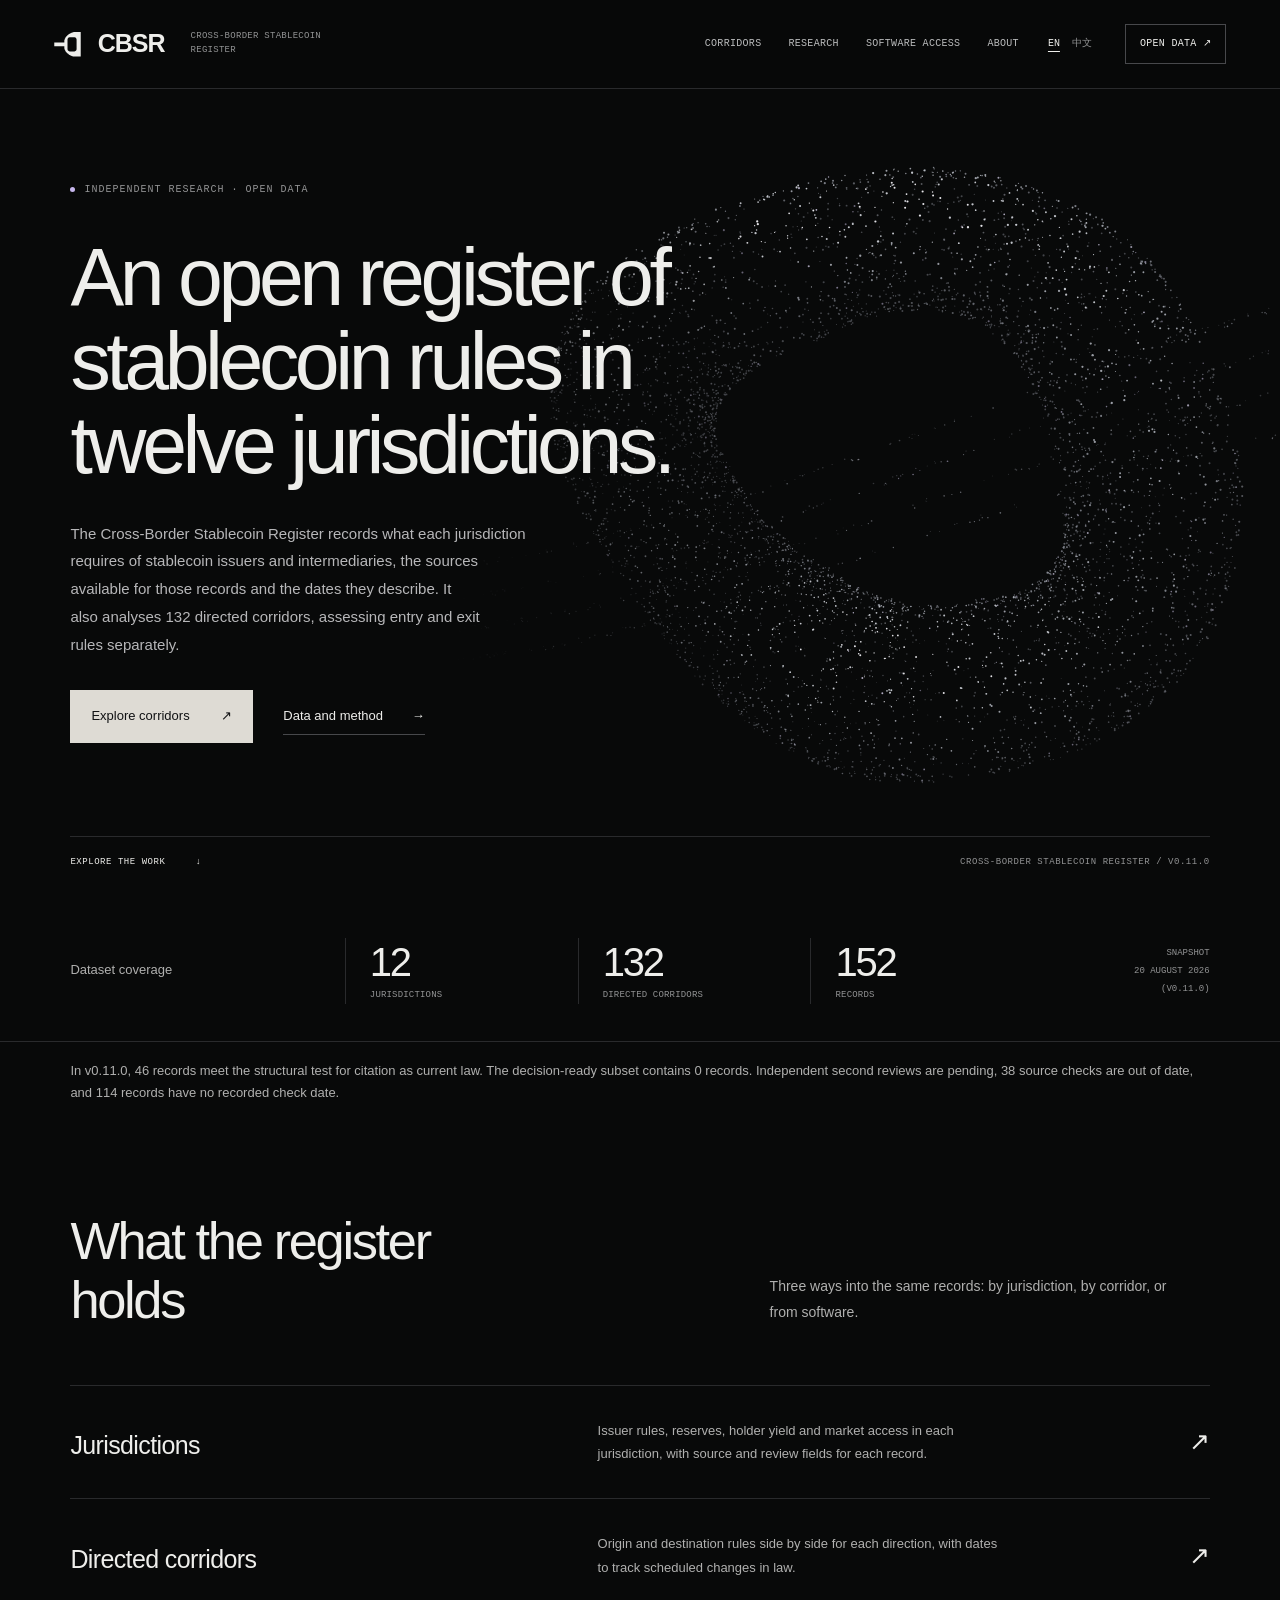
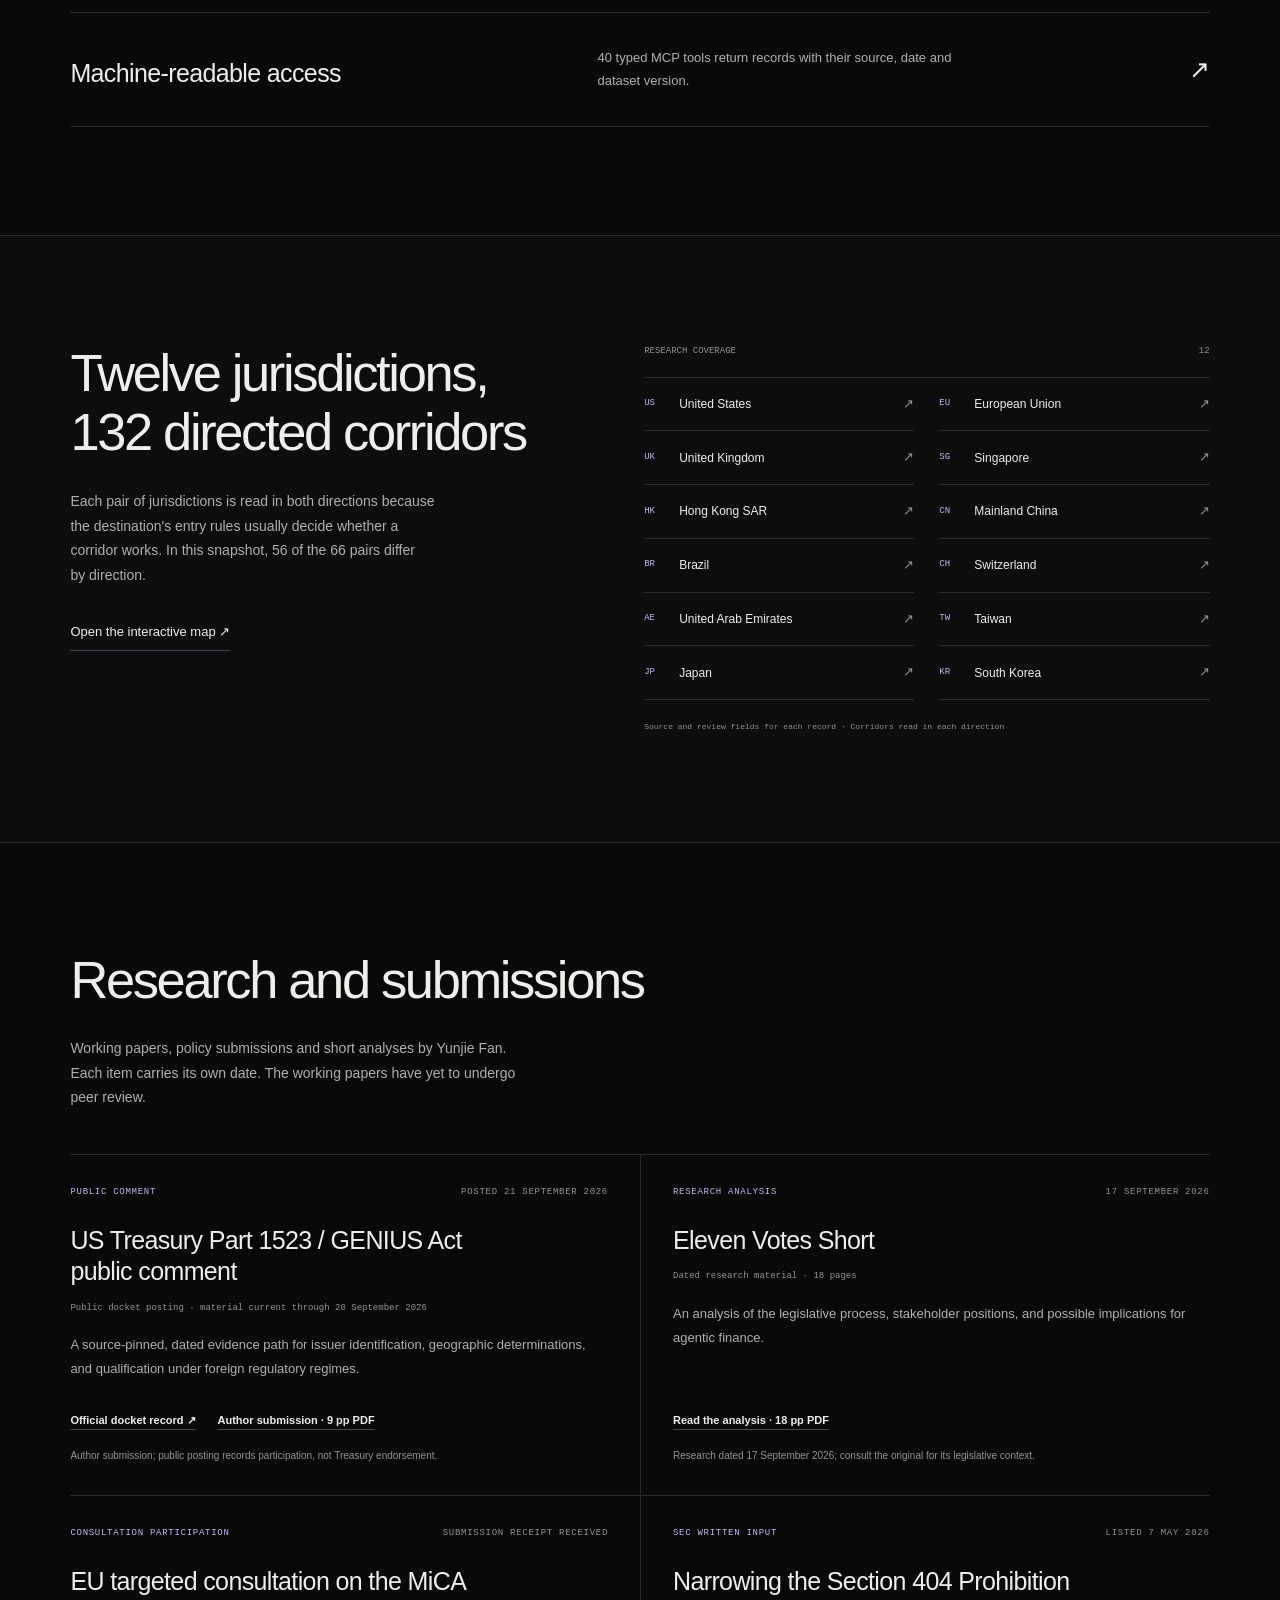
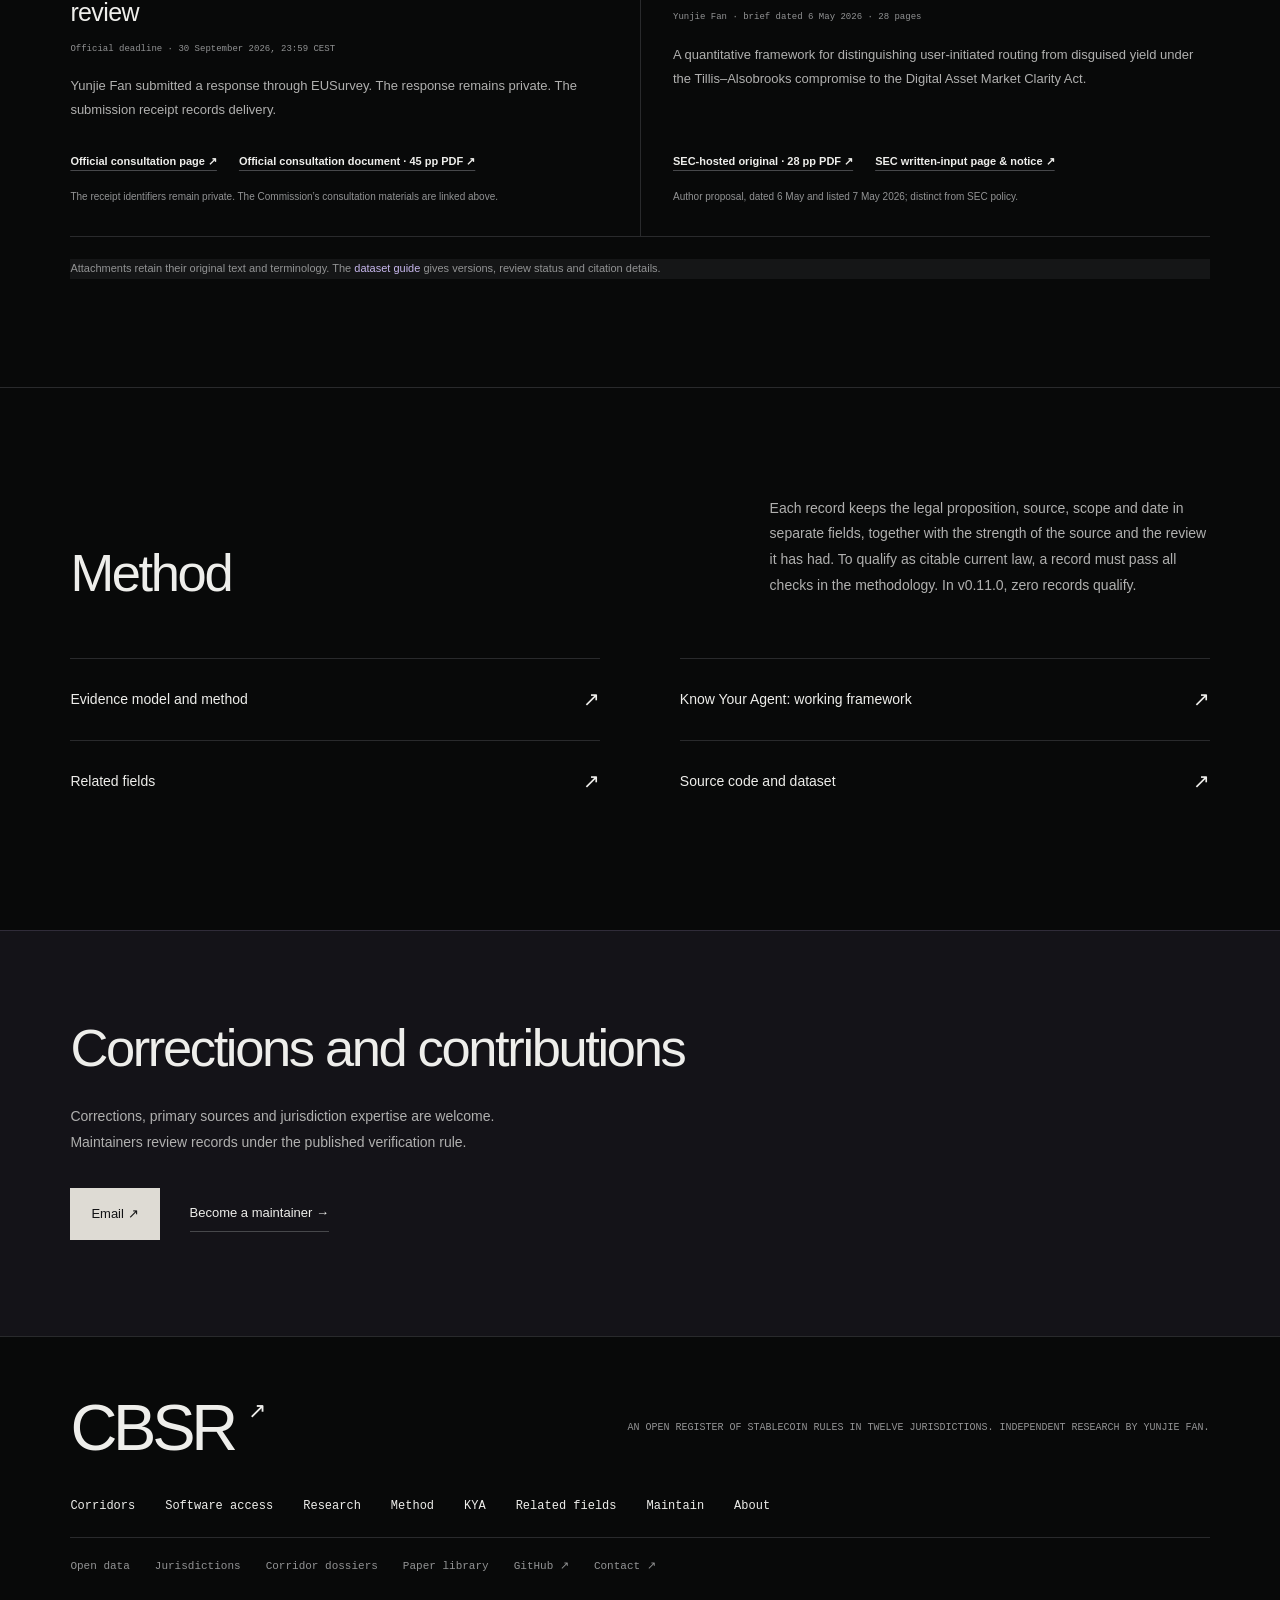
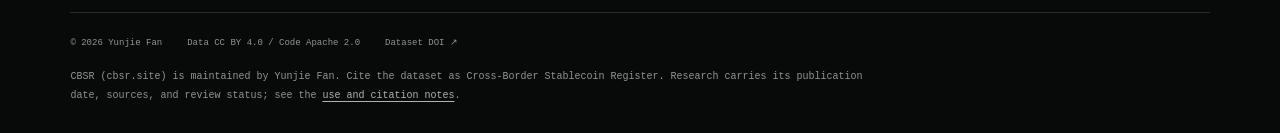
==== commit fa9b5796: "Present CBSR as an independent open stablecoin register" ====
--- a/index.html
+++ b/index.html
@@ -1,29 +1,29 @@
 <!DOCTYPE html>
 <html lang="en"
-      data-title-en="CBSR | Agentic Finance &amp; Stablecoin Regulatory Evidence"
-      data-title-zh="CBSR｜金融智能体证据基础设施与跨境稳定币监管">
+      data-title-en="CBSR: an open register of stablecoin rules in twelve jurisdictions"
+      data-title-zh="CBSR：十二个法域稳定币规则的开放登记册">
 <head>
 <meta charset="utf-8">
 <meta name="viewport" content="width=device-width, initial-scale=1">
 <meta name="color-scheme" content="dark">
 <meta name="referrer" content="strict-origin-when-cross-origin">
 <meta http-equiv="Content-Security-Policy" content="default-src 'self'; script-src 'self'; style-src 'self' 'unsafe-inline' https://fonts.googleapis.com; font-src https://fonts.gstatic.com; img-src 'self' data: https://www.bestpractices.dev; connect-src 'self' https://yunjiefanresearch-hub.github.io; form-action https://formsubmit.co; frame-ancestors 'none'; base-uri 'none'">
-<title>CBSR | Agentic Finance &amp; Stablecoin Regulatory Evidence</title>
-<meta name="description" content="CBSR is evidence infrastructure for agentic finance. Explore its open Cross-Border Stablecoin Register, dated corridor analysis across 12 jurisdictions, and MCP tools." data-zh-content="CBSR 为金融智能体构建证据基础设施。浏览首个开放数据集 Cross-Border Stablecoin Register、覆盖 12 个法域的带日期通道研究，以及 MCP 接入工具。">
+<title>CBSR: an open register of stablecoin rules in twelve jurisdictions</title>
+<meta name="description" content="The Cross-Border Stablecoin Register records how twelve jurisdictions regulate stablecoins, with separate fields for the source, date and review status of each record. Open data (CC BY 4.0) and code (Apache-2.0), maintained by Yunjie Fan as independent research." data-zh-content="跨境稳定币登记册记录十二个法域如何监管稳定币，每条记录的来源、所述日期和审核状态分字段记录。数据以 CC BY 4.0、代码以 Apache-2.0 开放，由 Yunjie Fan 作为独立研究维护。">
 <meta name="author" content="Yunjie Fan">
 <meta name="theme-color" content="#080909">
 <link rel="icon" href="favicon.svg" type="image/svg+xml">
 
 <meta property="og:type" content="website">
 <meta property="og:site_name" content="CBSR">
-<meta property="og:title" content="CBSR — Evidence Infrastructure for Agentic Finance" data-zh-content="CBSR｜金融智能体的证据基础设施">
-<meta property="og:description" content="Open stablecoin regulatory research, source-linked records, dated corridor analysis, and MCP access. Research, data, and tools for agentic finance." data-zh-content="开放的稳定币监管研究、带来源记录、有时点的通道分析与 MCP 接入，连接监管研究、开放数据与智能体工具。">
+<meta property="og:title" content="CBSR: an open register of stablecoin rules in twelve jurisdictions" data-zh-content="CBSR：十二个法域稳定币规则的开放登记册">
+<meta property="og:description" content="The Cross-Border Stablecoin Register records how twelve jurisdictions regulate stablecoins, with separate fields for the source, date and review status of each record. Open data (CC BY 4.0) and code (Apache-2.0), maintained by Yunjie Fan as independent research." data-zh-content="跨境稳定币登记册记录十二个法域如何监管稳定币，每条记录的来源、所述日期和审核状态分字段记录。数据以 CC BY 4.0、代码以 Apache-2.0 开放，由 Yunjie Fan 作为独立研究维护。">
 <meta property="og:url" content="__SITE_URL__">
 <meta property="og:image" content="__SITE_URL__og-card.png">
 <meta property="og:image:type" content="image/png">
 <meta property="og:image:width" content="1200">
 <meta property="og:image:height" content="630">
-<meta property="og:image:alt" content="CBSR — the evidence layer for agentic finance, with a silver particle form.">
+<meta property="og:image:alt" content="CBSR: an open register of stablecoin rules in twelve jurisdictions" data-zh-content="CBSR：十二个法域稳定币规则的开放登记册">
 <meta property="og:logo" content="__SITE_URL__favicon.svg">
 <meta property="og:locale" content="en">
 <meta property="og:locale:alternate" content="zh_CN">
@@ -32,8 +32,8 @@
 <link rel="alternate" hreflang="zh-Hans" href="__SITE_URL__">
 <link rel="alternate" hreflang="x-default" href="__SITE_URL__">
 <meta name="twitter:card" content="summary_large_image">
-<meta name="twitter:title" content="CBSR — Evidence Infrastructure for Agentic Finance" data-zh-content="CBSR｜金融智能体的证据基础设施">
-<meta name="twitter:description" content="Open stablecoin regulatory research, source-linked records, dated corridor analysis, and MCP access." data-zh-content="开放的稳定币监管研究、带来源记录、有时点的通道分析与 MCP 接入。">
+<meta name="twitter:title" content="CBSR: an open register of stablecoin rules in twelve jurisdictions" data-zh-content="CBSR：十二个法域稳定币规则的开放登记册">
+<meta name="twitter:description" content="The Cross-Border Stablecoin Register records how twelve jurisdictions regulate stablecoins, with separate fields for the source, date and review status of each record. Open data (CC BY 4.0) and code (Apache-2.0), maintained by Yunjie Fan as independent research." data-zh-content="跨境稳定币登记册记录十二个法域如何监管稳定币，每条记录的来源、所述日期和审核状态分字段记录。数据以 CC BY 4.0、代码以 Apache-2.0 开放，由 Yunjie Fan 作为独立研究维护。">
 <meta name="twitter:image" content="__SITE_URL__og-card.png">
 
 <link rel="stylesheet" href="assets/cbsr.css">
@@ -45,11 +45,11 @@
 <a class="skip" href="#main" data-zh="跳至正文">Skip to content</a>
 <header class="top">
   <div class="wrap">
-    <div class="brand"><a href="index.html" aria-label="CBSR home"><span class="brand-mark" aria-hidden="true"><svg viewBox="0 0 100 93.88"><path fill="currentColor" fill-rule="evenodd" d="M75.51 1.02 L69.39 1.53 L69.39 2.55 L64.29 3.06 L64.29 4.08 L61.22 5.1 L58.16 7.14 L55.61 8.16 L52.55 11.22 L50 12.24 L46.94 16.33 L45.92 16.33 L43.88 20.41 L42.86 20.41 L40.82 25.51 L39.8 25.51 L39.29 30.61 L38.27 30.61 L38.27 39.29 L1.02 39.29 L1.02 53.06 L38.27 53.06 L38.27 62.24 L39.29 62.24 L39.8 67.35 L40.82 67.35 L42.86 72.45 L43.88 72.45 L45.92 76.53 L46.94 76.53 L50 80.61 L52.55 81.63 L55.61 84.69 L58.16 85.71 L61.22 87.76 L64.29 88.78 L64.29 89.8 L69.39 90.31 L69.39 91.33 L75.51 91.84 L98.98 91.84 L98.98 1.02 Z M75.51 20.41 L79.59 21.43 L82.65 24.49 L83.67 28.57 L83.67 64.29 L82.65 68.37 L79.59 71.43 L75.51 72.45 L58.16 72.45 L54.08 71.43 L51.02 68.37 L50 64.29 L50 28.57 L51.02 24.49 L54.08 21.43 L58.16 20.41 Z"/></svg></span><b>CBSR</b></a><span data-zh="金融智能体的证据基础设施">Evidence infrastructure for agentic finance</span></div>
+    <div class="brand"><a href="index.html" aria-label="CBSR home"><span class="brand-mark" aria-hidden="true"><svg viewBox="0 0 100 93.88"><path fill="currentColor" fill-rule="evenodd" d="M75.51 1.02 L69.39 1.53 L69.39 2.55 L64.29 3.06 L64.29 4.08 L61.22 5.1 L58.16 7.14 L55.61 8.16 L52.55 11.22 L50 12.24 L46.94 16.33 L45.92 16.33 L43.88 20.41 L42.86 20.41 L40.82 25.51 L39.8 25.51 L39.29 30.61 L38.27 30.61 L38.27 39.29 L1.02 39.29 L1.02 53.06 L38.27 53.06 L38.27 62.24 L39.29 62.24 L39.8 67.35 L40.82 67.35 L42.86 72.45 L43.88 72.45 L45.92 76.53 L46.94 76.53 L50 80.61 L52.55 81.63 L55.61 84.69 L58.16 85.71 L61.22 87.76 L64.29 88.78 L64.29 89.8 L69.39 90.31 L69.39 91.33 L75.51 91.84 L98.98 91.84 L98.98 1.02 Z M75.51 20.41 L79.59 21.43 L82.65 24.49 L83.67 28.57 L83.67 64.29 L82.65 68.37 L79.59 71.43 L75.51 72.45 L58.16 72.45 L54.08 71.43 L51.02 68.37 L50 64.29 L50 28.57 L51.02 24.49 L54.08 21.43 L58.16 20.41 Z"/></svg></span><b>CBSR</b></a><span data-zh="跨境稳定币登记册">Cross-Border Stablecoin Register</span></div>
     <nav class="nav" aria-label="Main navigation" data-zh-aria-label="主导航">
       <a href="corridors.html" data-zh="通道研究">Corridors</a>
       <a href="research.html" data-zh="研究与政策">Research</a>
-      <a href="agents.html" data-zh="智能体接入">Agent access</a>
+      <a href="agents.html" data-zh="软件查询">Software access</a>
       <a href="about.html" data-zh="关于">About</a>
       <span class="langtog" id="langtog" role="group" aria-label="Language"><button type="button" data-lang="en">EN</button><button type="button" data-lang="zh">中文</button></span>
       <a class="openreg" href="data/" data-zh="开放数据 ↗">Open data ↗</a>
@@ -58,46 +58,47 @@
 </header>
 <main id="main">
   <section class="brand-hero" id="top" aria-labelledby="hero-title">
-    <div class="brand-field"><canvas id="cbsr-field" aria-hidden="true"></canvas><span class="field-index" aria-hidden="true">CBSR / FIELD 001</span></div>
+    <div class="brand-field"><canvas id="cbsr-field" aria-hidden="true"></canvas></div>
     <div class="wrap hero-layout">
       <div class="hero-copy">
-        <p class="eyebrow"><span class="signal-dot" aria-hidden="true"></span><span data-zh="独立研究 · 开放基础设施">Independent research / Open infrastructure</span></p>
-        <h1 id="hero-title" data-zh="金融智能体的<br><em>证据基础设施。</em>">The evidence layer<br>for <em>agentic finance.</em></h1>
-        <p class="hero-description" data-zh="CBSR 将金融监管整理为可追溯、可查询的证据。以跨境稳定币为起点，连接一手法源、通道研究与智能体工作流。">CBSR connects financial regulation to the systems that act on it. Starting with cross-border stablecoins: primary sources, corridor research, and structured evidence for agents.</p>
-        <div class="hero-actions"><a class="btn pri" href="corridors.html" data-zh="探索通道 <span aria-hidden=&quot;true&quot;>↗</span>">Explore corridors <span aria-hidden="true">↗</span></a><a class="text-link" href="agents.html" data-zh="为智能体接入证据 →">Build with CBSR <span aria-hidden="true">→</span></a></div>
+        <p class="eyebrow"><span class="signal-dot" aria-hidden="true"></span><span data-zh="独立研究 · 开放数据">Independent research · Open data</span></p>
+        <h1 id="hero-title" data-zh="十二个法域稳定币规则的开放登记册。">An open register of stablecoin rules in twelve jurisdictions.</h1>
+        <p class="hero-description" data-zh="跨境稳定币登记册记录各法域对稳定币发行人和中介机构的要求、可查的记录来源及其所述日期。它还分析 132 条有向通道，分别评估准入和退出规则。">The Cross-Border Stablecoin Register records what each jurisdiction requires of stablecoin issuers and intermediaries, the sources available for those records and the dates they describe. It also analyses 132 directed corridors, assessing entry and exit rules separately.</p>
+        <div class="hero-actions"><a class="btn pri" href="corridors.html" data-zh="探索通道 <span aria-hidden=&quot;true&quot;>↗</span>">Explore corridors <span aria-hidden="true">↗</span></a><a class="text-link" href="method.html" data-zh="数据与方法 &lt;span aria-hidden=&quot;true&quot;&gt;→&lt;/span&gt;">Data and method <span aria-hidden="true">→</span></a></div>
       </div>
       <div class="hero-bottom"><a href="#platform" class="scroll-cue" data-zh="向下探索 <span aria-hidden=&quot;true&quot;>↓</span>">Explore the work <span aria-hidden="true">↓</span></a><span class="hero-edition" data-zh="Cross-Border Stablecoin Register · <span data-live=&quot;version&quot; data-live-prefix=&quot;v&quot;>v0.11.0</span>">Cross-Border Stablecoin Register / <span data-live="version" data-live-prefix="v">v0.11.0</span></span></div>
     </div>
   </section>
 
   <div class="wrap coverage-band" aria-label="Published dataset coverage" data-zh-aria-label="已发布数据集覆盖范围">
-    <p class="coverage-label" data-zh="从跨境<br>稳定币开始。">Cross-border<br>stablecoins, mapped.</p>
+    <p class="coverage-label" data-zh="数据集覆盖范围">Dataset coverage</p>
     <div class="coverage-stat"><b data-live="jurisdictions">12</b><span data-zh="个法域">Jurisdictions</span></div>
     <div class="coverage-stat"><b data-live="directed_corridors">132</b><span data-zh="条有向通道">Directed corridors</span></div>
-    <div class="coverage-stat"><b data-live="records">152</b><span data-zh="条溯源记录">Sourced records</span></div>
-    <p class="coverage-date" data-zh="数据快照<br><time datetime=&quot;2026-08-20&quot;>2026.08.20</time>">Dataset snapshot<br><time datetime="2026-08-20">2026.08.20</time></p>
+    <div class="coverage-stat"><b data-live="records">152</b><span data-zh="条记录">Records</span></div>
+    <p class="coverage-date" data-zh="数据快照&lt;br&gt;&lt;time datetime=&quot;2026-08-20&quot;&gt;2026 年 8 月 20 日&lt;/time&gt;&lt;br&gt;（v0.11.0）">Snapshot<br><time datetime="2026-08-20">20 August 2026</time><br>(v0.11.0)</p>
   </div>
 
+  <p class="wrap coverage-review" id="snapshot-review" data-zh="在 v0.11.0 中，46 条记录满足作为现行法引用的结构条件，可据以决策的记录为 0 条。独立二次审核尚待完成，38 条记录的来源核查已过期，114 条没有核查日期。">In v0.11.0, 46 records meet the structural test for citation as current law. The decision-ready subset contains 0 records. Independent second reviews are pending, 38 source checks are out of date, and 114 records have no recorded check date.</p>
+
   <section class="wrap brand-section" id="platform" aria-labelledby="platform-title">
-    <div class="section-heading"><p class="eyebrow" data-zh="01 / 平台">01 / The platform</p><h2 id="platform-title" data-zh="让监管研究<br>进入实际工作。">Regulatory research.<br><em>Built to work with.</em></h2><p data-zh="查阅一个法域，研究一条跨境通道，或将证据接入智能体。同一份数据，面向不同的工作方式。">Investigate a jurisdiction, follow a cross-border corridor, or connect an agent. Work from the same source-linked register.</p></div>
+    <div class="section-heading"><h2 id="platform-title" data-zh="登记册里有什么">What the register holds</h2><p data-zh="同一批记录，三种进入方式：按法域、按通道，或通过软件查询。">Three ways into the same records: by jurisdiction, by corridor, or from software.</p></div>
     <div class="platform-rows">
-      <a class="platform-row" href="jurisdictions/"><span class="row-no">01</span><div><span class="row-kicker" data-zh="监管证据">Regulatory evidence</span><h3 data-zh="从规则与法源开始。">Start with the source.</h3></div><p data-zh="按法域查阅发行、储备、持有人收益与跨境准入记录，逐条追溯原始条文。">Issuer rules, reserves, holder yield, and market access. Explore each jurisdiction and follow the record to its primary text.</p><span class="row-arrow" aria-hidden="true">↗</span></a>
-      <a class="platform-row" href="corridors.html"><span class="row-no">02</span><div><span class="row-kicker" data-zh="跨境通道">Cross-border corridors</span><h3 data-zh="每个方向，分别研究。">Every direction matters.</h3></div><p data-zh="将起点与目的地的监管规则放在一起，研究跨境路径及其随日期变化的条件。">Bring origin and destination rules into one view. Study the conditions that shape a corridor, in each direction and over time.</p><span class="row-arrow" aria-hidden="true">↗</span></a>
-      <a class="platform-row" href="agents.html"><span class="row-no">03</span><div><span class="row-kicker" data-zh="智能体基础设施">Agent infrastructure</span><h3 data-zh="把证据带入工作流。">Put evidence in the workflow.</h3></div><p data-zh="通过 MCP 工具查询结构化记录，保留来源、日期与版本，为金融智能体提供研究依据。">Query structured records through MCP. Carry sources, dates, and versions into financial-agent research and development.</p><span class="row-arrow" aria-hidden="true">↗</span></a>
+      <a class="platform-row" href="jurisdictions/"><h3 data-zh="法域">Jurisdictions</h3><p data-zh="各法域关于发行人、储备、持有人收益和市场准入的规则，每条记录包含来源和审核字段。">Issuer rules, reserves, holder yield and market access in each jurisdiction, with source and review fields for each record.</p><span class="row-arrow" aria-hidden="true">↗</span></a>
+      <a class="platform-row" href="corridors.html"><h3 data-zh="有向通道">Directed corridors</h3><p data-zh="按方向对照来源地和目的地规则，并标注日期，以便跟踪已排期的法律变化。">Origin and destination rules side by side for each direction, with dates to track scheduled changes in law.</p><span class="row-arrow" aria-hidden="true">↗</span></a>
+      <a class="platform-row" href="agents.html"><h3 data-zh="机器可读访问">Machine-readable access</h3><p data-zh="40 个带类型的 MCP 工具，返回记录时附带来源、日期和数据集版本。">40 typed MCP tools return records with their source, date and dataset version.</p><span class="row-arrow" aria-hidden="true">↗</span></a>
     </div>
   </section>
 
   <section class="brand-section network-section" id="coverage" aria-labelledby="coverage-title"><div class="wrap network-layout">
-    <div class="network-copy"><p class="eyebrow" data-zh="02 / 跨境视野">02 / Across borders</p><h2 id="coverage-title" data-zh="同一张图，<br><em>不同的规则。</em>">One network.<br><em>Different rules.</em></h2><p data-zh="跨境金融的研究需要同时看到本地制度与目的地要求。CBSR 将 12 个法域和 132 条有向通道纳入同一套研究结构。">Cross-border finance connects distinct regulatory systems. CBSR brings 12 jurisdictions and 132 directed corridors into a common research structure.</p><a class="text-link" href="corridors.html" data-zh="打开交互通道图 ↗">Open the interactive map ↗</a></div>
+    <div class="network-copy"><h2 id="coverage-title" data-zh="十二个法域，132 条有向通道">Twelve jurisdictions, 132 directed corridors</h2><p data-zh="每对法域都按两个方向分别分析，因为能否进入通常由目的地的准入规则决定。在本快照中，66 对法域里有 56 对的结果因方向而不同。">Each pair of jurisdictions is read in both directions because the destination's entry rules usually decide whether a corridor works. In this snapshot, 56 of the 66 pairs differ by direction.</p><a class="text-link" href="corridors.html" data-zh="打开交互通道图 ↗">Open the interactive map ↗</a></div>
     <div class="jurisdiction-panel"><div class="panel-heading"><span data-zh="研究覆盖">Research coverage</span><span>12</span></div><div class="jurisdiction-list">
       <a href="jurisdictions/united-states/"><span>US</span><b data-zh="美国">United States</b><i>↗</i></a><a href="jurisdictions/european-union/"><span>EU</span><b data-zh="欧盟">European Union</b><i>↗</i></a><a href="jurisdictions/united-kingdom/"><span>UK</span><b data-zh="英国">United Kingdom</b><i>↗</i></a><a href="jurisdictions/singapore/"><span>SG</span><b data-zh="新加坡">Singapore</b><i>↗</i></a><a href="jurisdictions/hong-kong/"><span>HK</span><b data-zh="香港特别行政区">Hong Kong SAR</b><i>↗</i></a><a href="jurisdictions/mainland-china/"><span>CN</span><b data-zh="中国内地">Mainland China</b><i>↗</i></a><a href="jurisdictions/brazil/"><span>BR</span><b data-zh="巴西">Brazil</b><i>↗</i></a><a href="jurisdictions/switzerland/"><span>CH</span><b data-zh="瑞士">Switzerland</b><i>↗</i></a><a href="jurisdictions/united-arab-emirates/"><span>AE</span><b data-zh="阿联酋">United Arab Emirates</b><i>↗</i></a><a href="jurisdictions/taiwan/"><span>TW</span><b data-zh="台湾">Taiwan</b><i>↗</i></a><a href="jurisdictions/japan/"><span>JP</span><b data-zh="日本">Japan</b><i>↗</i></a><a href="jurisdictions/south-korea/"><span>KR</span><b data-zh="韩国">South Korea</b><i>↗</i></a>
-    </div><p class="panel-note" data-zh="逐条记录来源与日期 · 跨境路径按方向区分">Sources and dates on every record / Direction-specific corridors</p></div>
+    </div><p class="panel-note" data-zh="逐条提供来源和审核字段 · 按方向分析通道">Source and review fields for each record · Corridors read in each direction</p></div>
   </div></section>
 
   <section class="wrap policy-participation brand-section" id="policy-participation" aria-labelledby="policy-participation-title">
-    <p class="eyebrow" data-zh="03 / 研究与政策">03 / Research &amp; policy</p>
-    <h2 id="policy-participation-title" data-zh="参与讨论。<br><em>发表研究。</em>">In the conversation.<br><em>On the record.</em></h2>
-    <p class="policy-intro" data-zh="围绕稳定币立法、跨境监管与智能体金融，发表独立研究，参与公开政策讨论。">Independent research and policy contributions on stablecoin legislation, cross-border regulation, and agentic finance.</p>
+    <h2 id="policy-participation-title" data-zh="研究与政策提交">Research and submissions</h2>
+    <p class="policy-intro" data-zh="Yunjie Fan 的工作论文、政策提交和短篇分析。每一项都注明日期，工作论文均尚未经过同行评审。">Working papers, policy submissions and short analyses by Yunjie Fan. Each item carries its own date. The working papers have yet to undergo peer review.</p>
 
     <div class="policy-grid" data-policy-grid>
       <article class="policy-card" data-policy-card="treasury-part-1523">
@@ -136,12 +137,12 @@
         </div>
         <h3 data-policy-title data-zh="欧盟 MiCA 审查定向咨询">EU targeted consultation on the MiCA review</h3>
         <p class="policy-status" data-zh="官方截止时间 · 2026 年 9 月 30 日 23:59（中欧夏令时）">Official deadline &middot; 30 September 2026, 23:59 CEST</p>
-        <p class="policy-summary" data-policy-summary data-zh="CBSR 通过 EUSurvey 就 MiCA 审查提交回应。查阅欧盟委员会的咨询资料及其对框架下一阶段提出的问题。">CBSR contributed a response on the MiCA review through EUSurvey. Explore the Commission's consultation and its questions for the next phase of the framework.</p>
+        <p class="policy-summary" data-policy-summary data-zh="Yunjie Fan 通过 EUSurvey 提交了回复，回复未公开，提交回执记录送达情况。">Yunjie Fan submitted a response through EUSurvey. The response remains private. The submission receipt records delivery.</p>
         <div class="policy-links">
           <a href="https://finance.ec.europa.eu/regulation-and-supervision/consultations-0/targeted-consultation-review-mica-regulation_en" target="_blank" rel="noopener" data-zh="官方咨询页 ↗">Official consultation page ↗</a>
           <a href="https://finance.ec.europa.eu/document/download/62be7015-f066-4fac-b74e-71bacdbcc9f5_en?filename=2026-mica-review-targeted-consultation-document_en.pdf" target="_blank" rel="noopener" data-zh="官方咨询文件 · 45 页 PDF ↗">Official consultation document &middot; 45 pp PDF ↗</a>
         </div>
-        <p class="policy-boundary" data-policy-boundary data-zh="CBSR 答卷与回执标识未公开。提交回执记录材料送达。">The CBSR response and receipt identifiers remain private. A submission receipt records delivery.</p>
+        <p class="policy-boundary" data-policy-boundary data-zh="答卷回执标识未公开。上方链接为欧盟委员会的征询资料。">The receipt identifiers remain private. The Commission’s consultation materials are linked above.</p>
       </article>
 
       <article class="policy-card" data-policy-card="sec-section-404">
@@ -151,7 +152,7 @@
         </div>
         <h3 data-policy-title data-zh="Narrowing the Section 404 Prohibition（厘清第 404 条禁止范围）">Narrowing the Section 404 Prohibition</h3>
         <p class="policy-status" data-zh="Yunjie Fan · 原文日期 2026 年 5 月 6 日 · 28 页">Yunjie Fan &middot; brief dated 6 May 2026 &middot; 28 pages</p>
-        <p class="policy-summary" data-policy-summary data-zh="作者提出净值传导门槛与可审计的用户活动框架，讨论如何区分用户主动发起的稳定币路由与变相收益，并附委员会报告措辞建议。">The author proposes a NAV pass-through threshold and an auditable user-activity framework to distinguish user-initiated stablecoin routing from disguised yield, with suggested Committee Report language.</p>
+        <p class="policy-summary" data-policy-summary data-zh="在《数字资产市场清晰法案》Tillis–Alsobrooks 妥协文本下，区分用户发起的路由与变相收益的量化框架。">A quantitative framework for distinguishing user-initiated routing from disguised yield under the Tillis–Alsobrooks compromise to the Digital Asset Market Clarity Act.</p>
         <div class="policy-links">
           <a href="https://www.sec.gov/files/ctf-written-input-fan-050726.pdf" target="_blank" rel="noopener" data-zh="SEC 官网原文 · 28 页 PDF ↗">SEC-hosted original &middot; 28 pp PDF ↗</a>
           <a href="https://www.sec.gov/featured-topics/crypto-task-force/crypto-task-force-written-input" target="_blank" rel="noopener" data-zh="SEC 公开意见栏与声明 ↗">SEC written-input page &amp; notice ↗</a>
@@ -160,16 +161,16 @@
       </article>
     </div>
 
-    <p class="policy-terms" data-policy-terms data-zh="附件保留发布时的原文与术语。数据版本、复核状态与引用说明见<a href=&quot;data/&quot;>数据集指南</a>。">Attachments retain their original text and terminology. See the <a href="data/">dataset guide</a> for versions, review status, and citation.</p>
+    <p class="policy-terms" data-policy-terms data-zh="附件保留发布时的原文与术语。数据版本、复核状态与引用说明见<a href=&quot;data/&quot;>数据集指南</a>。">Attachments retain their original text and terminology. The <a href="data/">dataset guide</a> gives versions, review status and citation details.</p>
   </section>
 
-  <section class="wrap brand-section method-section" id="method" aria-labelledby="method-title"><div class="section-heading"><p class="eyebrow" data-zh="04 / 研究方法">04 / The method</p><h2 id="method-title" data-zh="每条记录，<br><em>都有来处。</em>">A source behind<br><em>every record.</em></h2><p data-zh="CBSR 将法律命题、来源、适用范围和时间分开记录，让研究者可以检查依据，让开发者可以查询结构化字段。">CBSR records legal propositions, provenance, scope, and time as separate fields. Researchers can inspect the basis; developers can query the structure.</p></div><div class="method-links"><a href="method.html"><span data-zh="证据模型与方法">Evidence model &amp; methodology</span><span aria-hidden="true">↗</span></a><a href="kya.html"><span data-zh="KYA · 智能体身份与授权">KYA / Agent identity &amp; authority</span><span aria-hidden="true">↗</span></a><a href="standards.html"><span data-zh="标准与公共基础设施">Standards &amp; public infrastructure</span><span aria-hidden="true">↗</span></a><a href="https://github.com/yunjiefanresearch-hub/cross-border-stablecoin-register"><span data-zh="源代码与数据集">Source code &amp; dataset</span><span aria-hidden="true">↗</span></a></div></section>
+  <section class="wrap brand-section method-section" id="method" aria-labelledby="method-title"><div class="section-heading"><h2 id="method-title" data-zh="方法">Method</h2><p data-zh="每条记录把法律命题、来源、适用范围和所述日期分字段记录，并标明来源强度和审核状态。作为可引用的现行法呈现的记录须通过方法规定的全部核查，v0.11.0 中符合条件的记录为 0 条。">Each record keeps the legal proposition, source, scope and date in separate fields, together with the strength of the source and the review it has had. To qualify as citable current law, a record must pass all checks in the methodology. In v0.11.0, zero records qualify.</p></div><div class="method-links"><a href="method.html"><span data-zh="证据模型与方法">Evidence model and method</span><span aria-hidden="true">↗</span></a><a href="kya.html"><span data-zh="Know Your Agent：工作框架">Know Your Agent: working framework</span><span aria-hidden="true">↗</span></a><a href="standards.html"><span data-zh="相关领域">Related fields</span><span aria-hidden="true">↗</span></a><a href="https://github.com/yunjiefanresearch-hub/cross-border-stablecoin-register"><span data-zh="源代码与数据集">Source code and dataset</span><span aria-hidden="true">↗</span></a></div></section>
 
-  <section class="brand-contact" id="contact"><div class="wrap"><p class="eyebrow" data-zh="05 / 与 CBSR 合作">05 / Work with CBSR</p><h2 data-zh="一起建设金融<br><em>证据基础设施。</em>">Build the evidence<br><em>infrastructure with us.</em></h2><p data-zh="欢迎研究合作、产品集成、机构支持，以及熟悉当地规则的法域维护者。">For research partnerships, product integrations, institutional support, and jurisdiction expertise.</p><div class="hero-actions"><a class="btn pri" href="mailto:yunjiefan.research@gmail.com?subject=CBSR%20collaboration" data-zh="联系 CBSR ↗">Get in touch ↗</a><a class="text-link" href="maintain.html" data-zh="参与维护 →">Become a maintainer →</a></div></div></section>
+  <section class="brand-contact" id="contact"><div class="wrap"><h2 data-zh="更正与贡献">Corrections and contributions</h2><p data-zh="欢迎指出错误、提供原始来源及法域专长。维护者按公开的核查规则审核记录。">Corrections, primary sources and jurisdiction expertise are welcome. Maintainers review records under the published verification rule.</p><div class="hero-actions"><a class="btn pri" href="mailto:yunjiefan.research@gmail.com?subject=CBSR%20correction" data-zh="发邮件 ↗">Email ↗</a><a class="text-link" href="maintain.html" data-zh="参与维护 →">Become a maintainer →</a></div></div></section>
 </main>
 <footer><div class="wrap">
-  <div class="footer-top"><a class="footer-wordmark" href="index.html">CBSR<span aria-hidden="true">↗</span></a><p data-zh="金融智能体的<br>证据基础设施。">Evidence infrastructure<br>for agentic finance.</p></div>
-  <nav class="footnav" aria-label="Explore CBSR" data-zh-aria-label="探索 CBSR"><a href="corridors.html" data-zh="通道研究">Corridors</a><a href="agents.html" data-zh="智能体接入">Agent access</a><a href="research.html" data-zh="研究与政策">Research</a><a href="method.html" data-zh="研究方法">Method</a><a href="kya.html">KYA</a><a href="standards.html" data-zh="标准">Standards</a><a href="maintain.html" data-zh="参与维护">Maintain</a><a href="about.html" data-zh="关于 CBSR">About</a></nav>
+  <div class="footer-top"><a class="footer-wordmark" href="index.html">CBSR<span aria-hidden="true">↗</span></a><p data-zh="十二个法域稳定币规则的开放登记册。Yunjie Fan 的独立研究。">An open register of stablecoin rules in twelve jurisdictions. Independent research by Yunjie Fan.</p></div>
+  <nav class="footnav" aria-label="Explore CBSR" data-zh-aria-label="探索 CBSR"><a href="corridors.html" data-zh="通道研究">Corridors</a><a href="agents.html" data-zh="软件查询">Software access</a><a href="research.html" data-zh="研究与政策">Research</a><a href="method.html" data-zh="研究方法">Method</a><a href="kya.html">KYA</a><a href="standards.html" data-zh="相关领域">Related fields</a><a href="maintain.html" data-zh="参与维护">Maintain</a><a href="about.html" data-zh="关于 CBSR">About</a></nav>
   <nav class="evidence-nav" aria-label="Evidence directories" data-zh-aria-label="证据目录"><a href="data/" data-zh="开放数据">Open data</a><a href="jurisdictions/" data-zh="法域证据">Jurisdictions</a><a href="corridors/" data-zh="通道档案">Corridor dossiers</a><a href="research/" data-zh="论文资料">Paper library</a><a href="https://github.com/yunjiefanresearch-hub/cbsr.io">GitHub ↗</a><a href="mailto:yunjiefan.research@gmail.com" data-zh="联系">Contact ↗</a></nav>
   <div class="footer-meta"><span>© 2026 Yunjie Fan</span><span data-zh="数据 CC BY 4.0 / 代码 Apache 2.0">Data CC BY 4.0 / Code Apache 2.0</span><a href="https://doi.org/10.5281/zenodo.20730358" data-zh="数据集 DOI ↗">Dataset DOI ↗</a></div>
   <p class="footer-note" data-zh="CBSR（cbsr.site）由 Yunjie Fan 维护。Cross-Border Stablecoin Register 为数据集正式引用名。研究资料保留其发布日期、来源与复核状态；具体使用请参阅<a href=&quot;/about.html#reliance&quot;>使用说明</a>。">CBSR (cbsr.site) is maintained by Yunjie Fan. Cite the dataset as Cross-Border Stablecoin Register. Research carries its publication date, sources, and review status; see the <a href="about.html#reliance">use and citation notes</a>.</p>
--- a/assets/cbsr-brand.css
+++ b/assets/cbsr-brand.css
@@ -84,6 +84,7 @@
 .scroll-cue {color:var(--ink);pointer-events:auto}
 .scroll-cue span {margin-left:24px}
 .hero-edition {text-align:right}
+.coverage-review {padding-top:18px;margin-top:0;margin-bottom:0;color:var(--ink-2);font-size:13px;line-height:1.7}
 .coverage-band {display:grid;grid-template-columns:1.2fr repeat(3,1fr) .8fr;gap:25px;align-items:center;padding-top:37px;padding-bottom:37px;border-bottom:1px solid var(--line)}
 .coverage-label {font-size:13px;line-height:1.6;color:var(--ink-2);margin:0}
 .coverage-stat {display:flex;flex-direction:column;padding-left:24px;border-left:1px solid var(--line);gap:2px}
@@ -96,7 +97,7 @@
 .brand-home h2 {font-size:clamp(36px,4.1vw,58px);line-height:1.12;letter-spacing:-.045em;margin:0}
 .section-heading>p:last-child {font-size:14px;line-height:1.85;color:var(--ink-2);max-width:440px;margin:0 0 4px auto}
 .platform-rows {border-top:1px solid var(--line)}
-.platform-row {display:grid;grid-template-columns:35px 1fr 1.1fr 35px;gap:28px;align-items:center;border-bottom:1px solid var(--line);padding:33px 0;color:var(--ink)}
+.platform-row {display:grid;grid-template-columns:1fr 1.1fr 35px;gap:28px;align-items:center;border-bottom:1px solid var(--line);padding:33px 0;color:var(--ink)}
 .row-no,.row-kicker {font-family:var(--mono);font-size:9px;text-transform:uppercase;letter-spacing:.05em;color:var(--muted)}
 .row-no {align-self:start;padding-top:4px}
 .row-kicker {color:var(--accent)}
@@ -165,8 +166,8 @@
 @media(max-width:860px) {
   .top .wrap {height:78px;flex-wrap:nowrap;padding-top:0;padding-bottom:0}.nav {order:initial;width:auto;border:0;padding:0;gap:17px;flex-wrap:nowrap}.nav a {font-size:9px}.nav .openreg {display:none}
   .brand-hero {height:calc(100svh - 78px);min-height:650px}.brand-hero h1 {font-size:clamp(48px,7.4vw,70px)}.hero-copy {max-width:85%}.brand-field {left:25%;opacity:.75}
-  .hero-description {max-width:390px}.hero-bottom {font-size:8px}.coverage-band {grid-template-columns:1.1fr repeat(3,1fr)}.coverage-date {display:none}.coverage-stat {padding-left:13px}.coverage-stat b {font-size:32px}
-  .section-heading,.network-layout {gap:7%}.platform-row {grid-template-columns:25px 1fr 1fr 20px;gap:15px}.platform-row h3 {font-size:22px}.platform-row p {font-size:12px}
+  .hero-description {max-width:390px}.hero-bottom {font-size:8px}.coverage-band {grid-template-columns:1.1fr repeat(3,1fr)}.coverage-date {grid-column:1/-1;padding-left:0;text-align:left}.coverage-stat {padding-left:13px}.coverage-stat b {font-size:32px}
+  .section-heading,.network-layout {gap:7%}.platform-row {grid-template-columns:1fr 1fr 20px;gap:15px}.platform-row h3 {font-size:22px}.platform-row p {font-size:12px}
   .jurisdiction-list {column-gap:15px}.jurisdiction-list a {gap:9px}.jurisdiction-list b {font-size:11px}.brand-home .policy-head {flex-direction:column;gap:4px}
 }
 @media(max-width:600px) {
@@ -177,7 +178,7 @@
   .brand-field {inset:350px -17% 18px 0;opacity:.85;pointer-events:none}.brand-field::after {background:linear-gradient(180deg,#080909 0%,transparent 20%),linear-gradient(0deg,#080909 0%,transparent 13%)}.field-index {right:18%;bottom:48px;font-size:7px}.hero-bottom {left:6%;right:6%;bottom:20px;font-size:7px;line-height:1.7;gap:15px}.hero-edition {max-width:170px}
   .coverage-band {grid-template-columns:repeat(3,1fr);gap:18px;padding-top:25px;padding-bottom:28px}.coverage-label {grid-column:1/-1;font-size:11px}.coverage-label br {display:none}.coverage-stat {padding-left:0;border:0}.coverage-stat b {font-size:34px}.coverage-stat span {font-size:8px}
   .brand-section {padding-top:64px;padding-bottom:64px}.section-heading {display:block;margin-bottom:35px}.section-heading .eyebrow {margin-bottom:23px}.brand-home h2 {font-size:37px}.section-heading>p:last-child {font-size:13px;margin:25px 0 0;max-width:100%}
-  .platform-row {grid-template-columns:22px 1fr 22px;gap:15px;padding:26px 0}.platform-row p {grid-column:2;grid-row:2;font-size:12px;max-width:100%;margin-top:0}.row-arrow {grid-column:3;grid-row:1;font-size:23px}.row-kicker {font-size:8px}.platform-row h3 {font-size:22px}.row-no {font-size:8px}
+  .platform-row {grid-template-columns:1fr 22px;gap:15px;padding:26px 0}.platform-row p {grid-column:1;grid-row:2;font-size:12px;max-width:100%;margin-top:0}.row-arrow {grid-column:2;grid-row:1;font-size:23px}.row-kicker {font-size:8px}.platform-row h3 {font-size:22px}.row-no {font-size:8px}
   .network-layout {display:block}.network-copy>p:not(.eyebrow) {font-size:13px;max-width:100%}.jurisdiction-panel {margin-top:40px}.jurisdiction-list {column-gap:22px}.jurisdiction-list b {font-size:11px}.panel-note {font-size:8px}
   .brand-home .policy-grid {grid-template-columns:1fr}.brand-home .policy-card,.brand-home .policy-card:nth-child(even) {border-left:0;padding:27px 0}.brand-home .policy-head {flex-direction:row;gap:12px;font-size:8px}.brand-home .policy-card h3 {font-size:24px;margin-top:22px}.brand-home .policy-intro {font-size:13px;margin-bottom:30px}.brand-home .policy-boundary {font-size:10px}
   .method-links {grid-template-columns:1fr}.method-links a {font-size:13px;padding:20px 0}.brand-contact {padding:60px 0 65px}.brand-contact p:not(.eyebrow) {font-size:13px}.footer-top {gap:25px}.footer-wordmark {font-size:52px}.footer-top p {font-size:8px}.footnav {gap:12px 23px}.footnav a {font-size:11px}.evidence-nav {gap:10px 20px}.footer-meta {font-size:8px}.footer-note {font-size:9px}
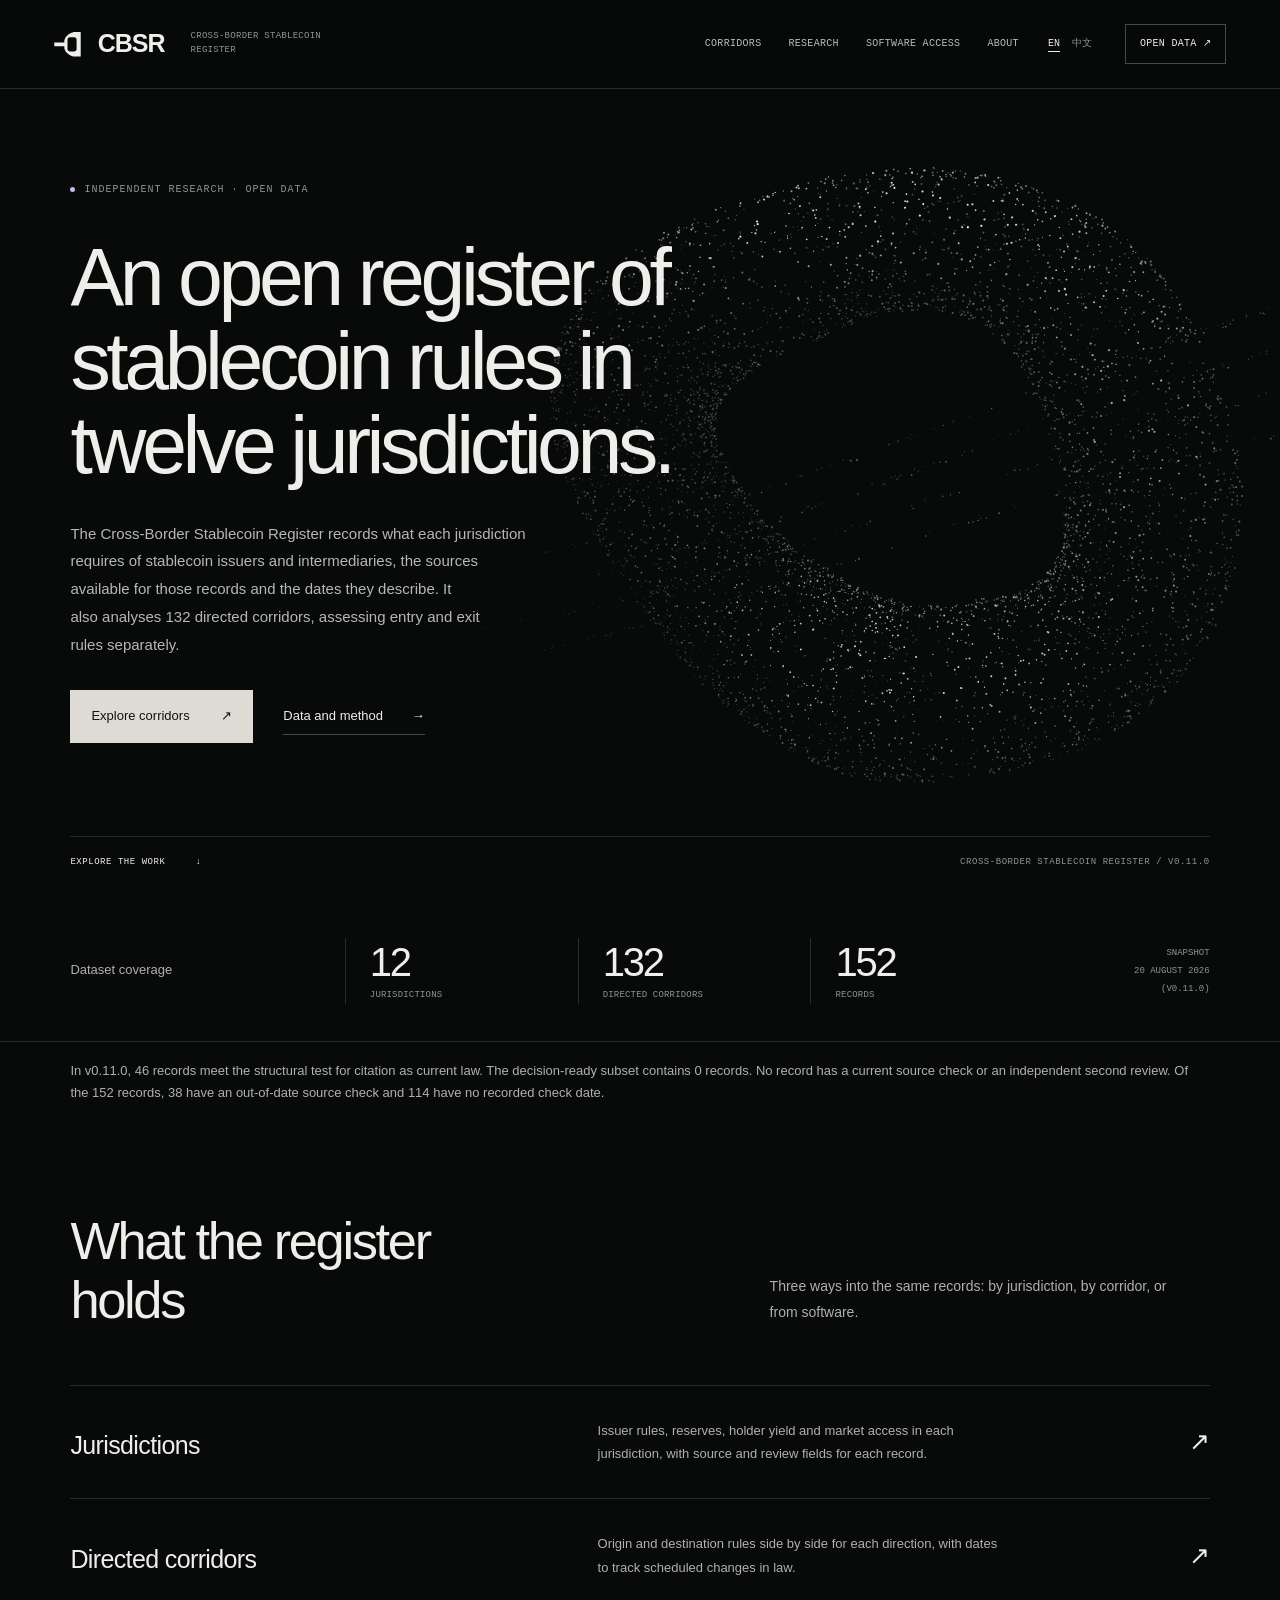
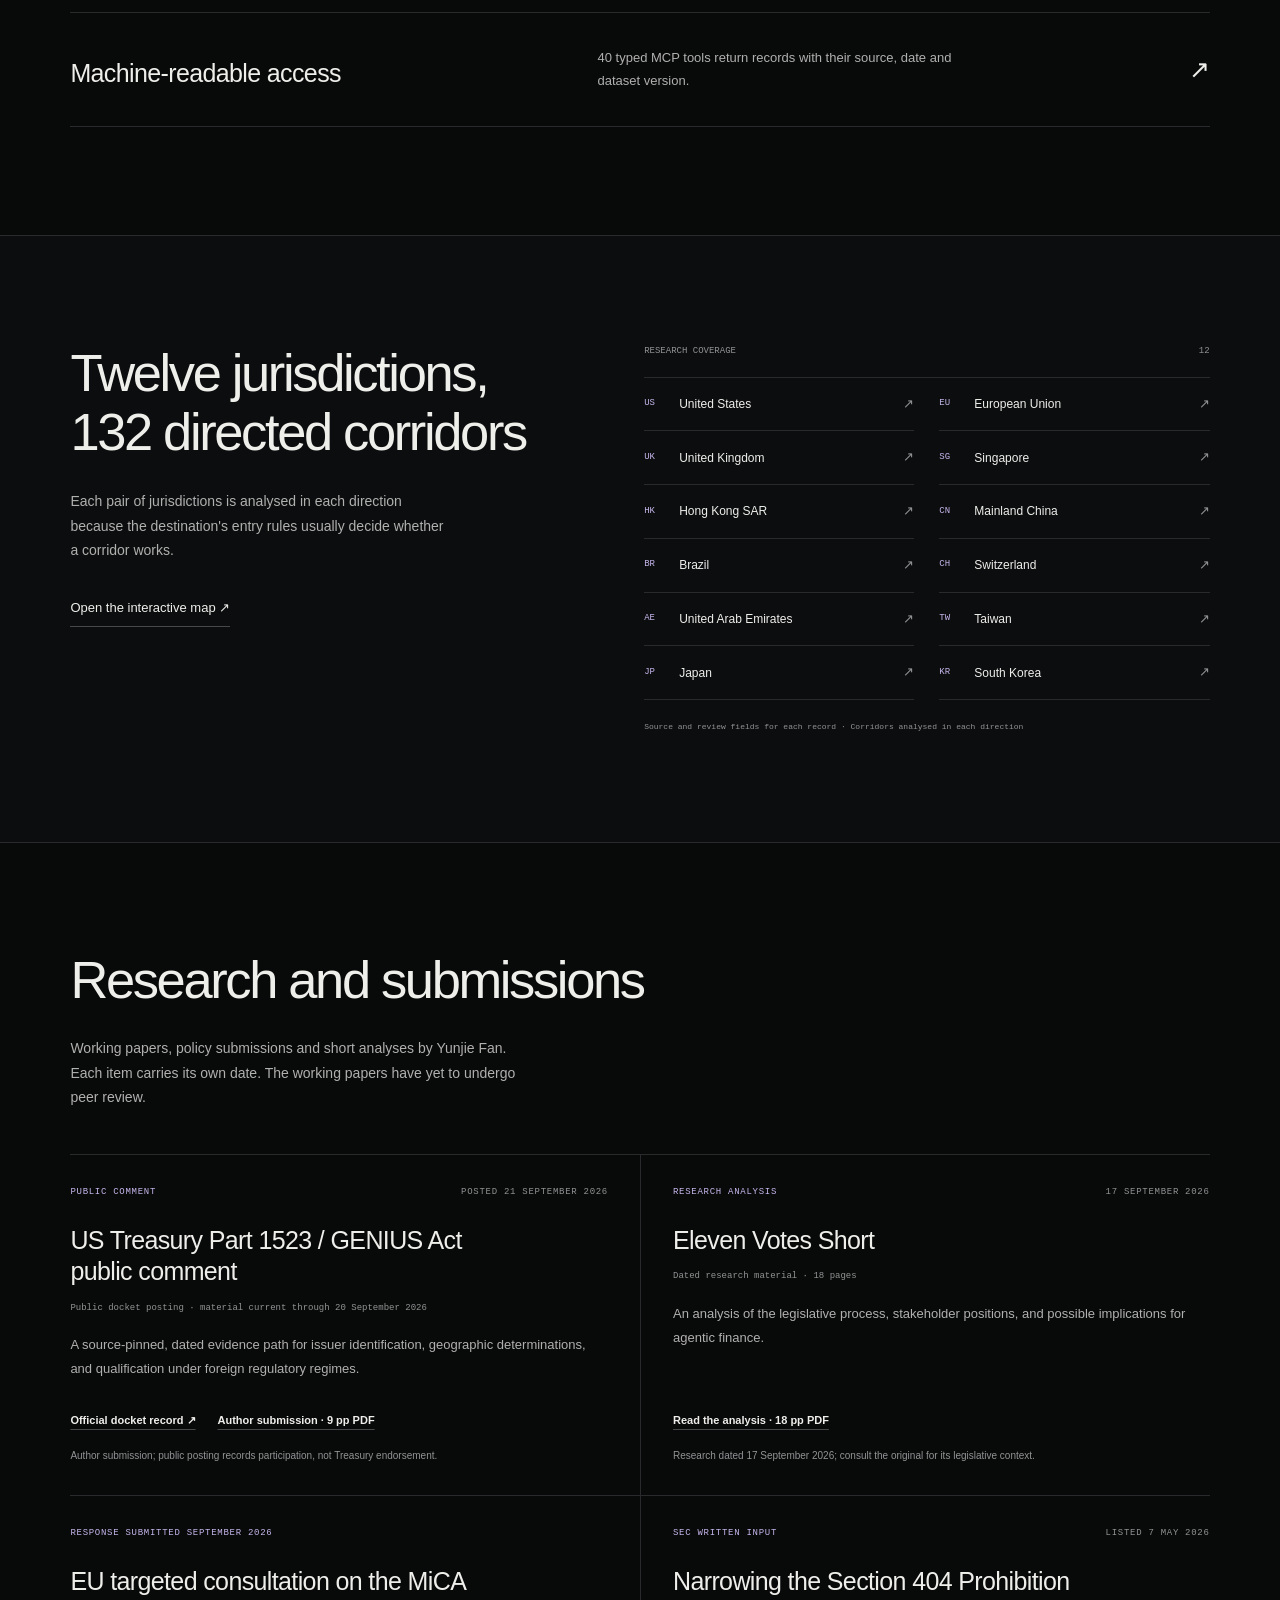
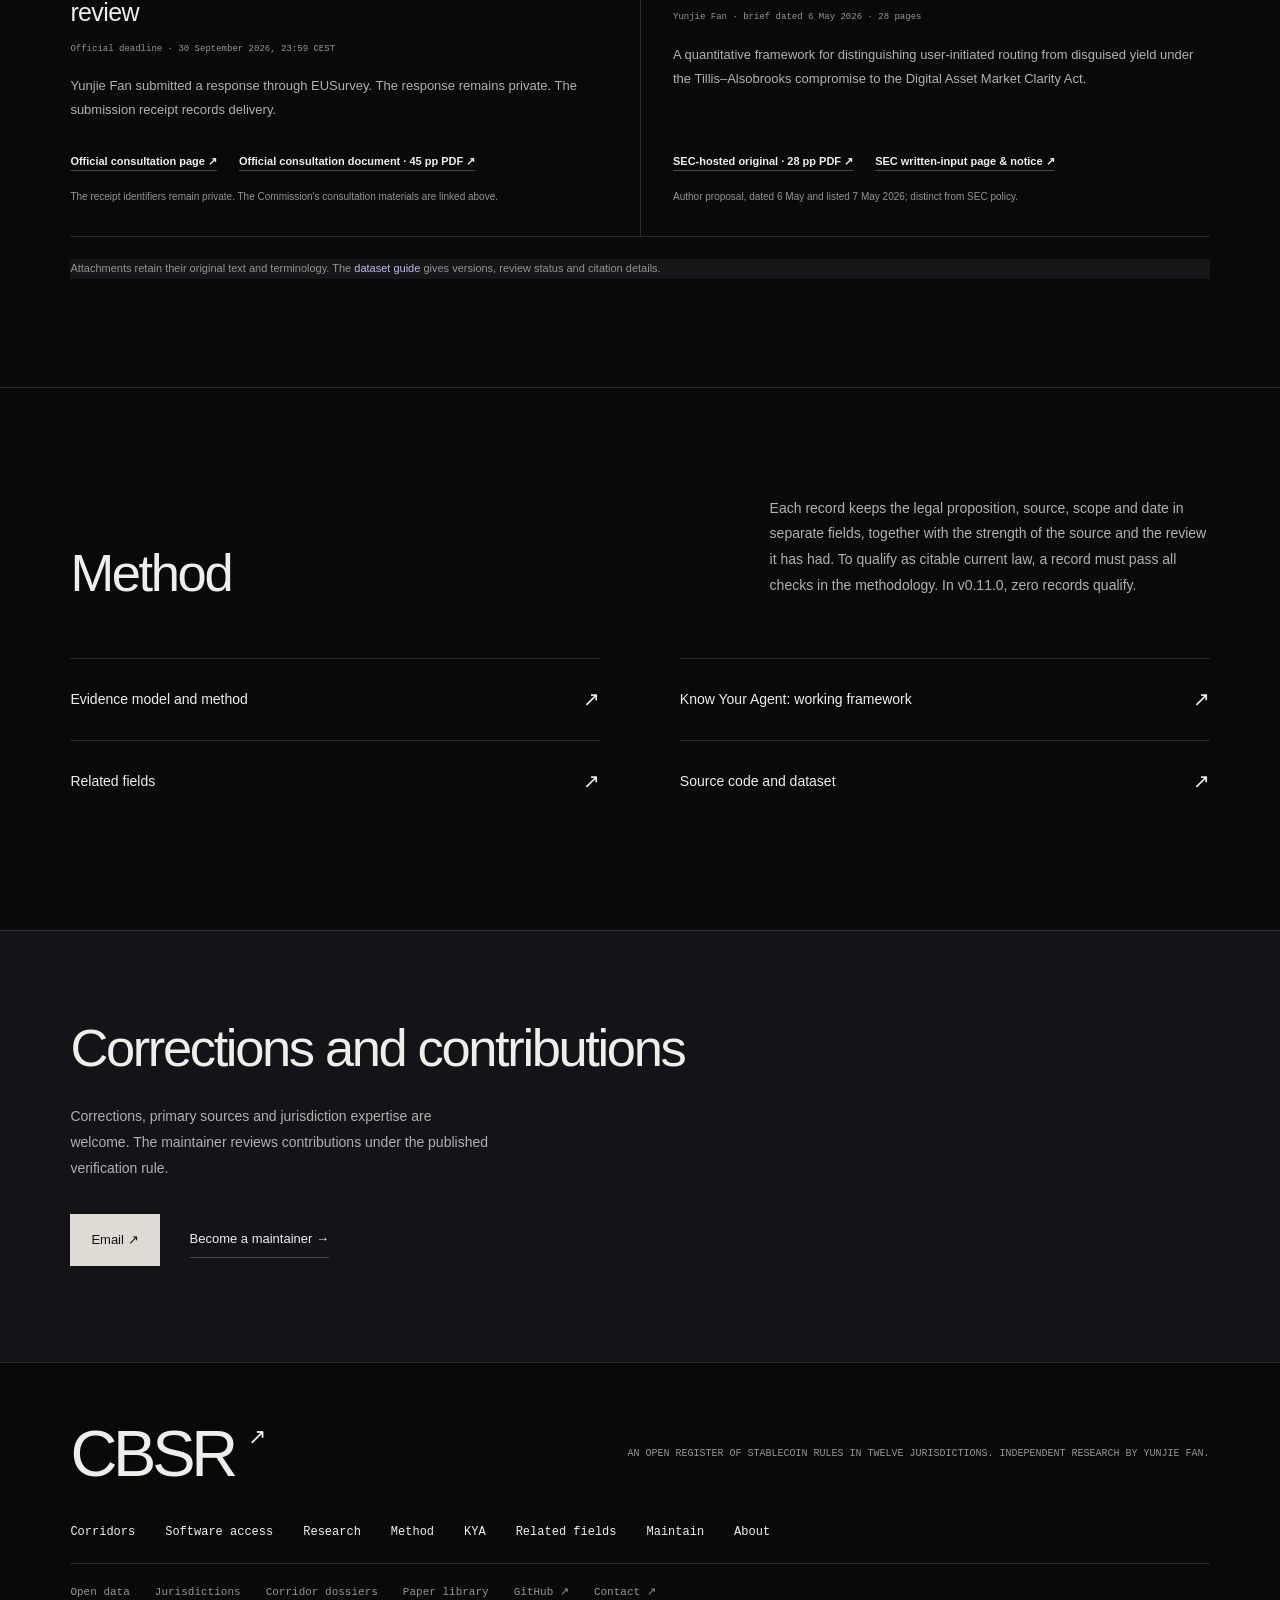
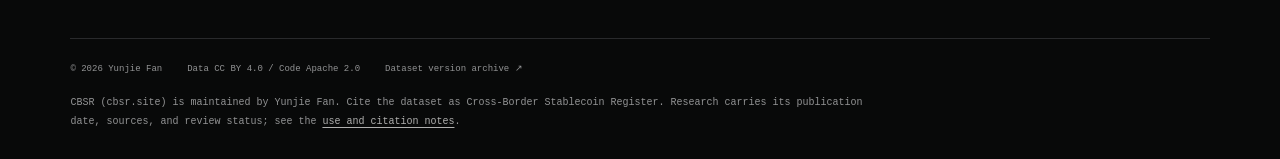
==== commit 8e66ebb4: "Clarify CBSR review status and cite the dated dataset" ====
--- a/index.html
+++ b/index.html
@@ -9,7 +9,7 @@
 <meta name="referrer" content="strict-origin-when-cross-origin">
 <meta http-equiv="Content-Security-Policy" content="default-src 'self'; script-src 'self'; style-src 'self' 'unsafe-inline' https://fonts.googleapis.com; font-src https://fonts.gstatic.com; img-src 'self' data: https://www.bestpractices.dev; connect-src 'self' https://yunjiefanresearch-hub.github.io; form-action https://formsubmit.co; frame-ancestors 'none'; base-uri 'none'">
 <title>CBSR: an open register of stablecoin rules in twelve jurisdictions</title>
-<meta name="description" content="The Cross-Border Stablecoin Register records how twelve jurisdictions regulate stablecoins, with separate fields for the source, date and review status of each record. Open data (CC BY 4.0) and code (Apache-2.0), maintained by Yunjie Fan as independent research." data-zh-content="跨境稳定币登记册记录十二个法域如何监管稳定币，每条记录的来源、所述日期和审核状态分字段记录。数据以 CC BY 4.0、代码以 Apache-2.0 开放，由 Yunjie Fan 作为独立研究维护。">
+<meta name="description" content="The Cross-Border Stablecoin Register records how twelve jurisdictions regulate stablecoins, with separate fields for the source, date and review status of each record. Open data (CC BY 4.0) and code (Apache-2.0), maintained by Yunjie Fan as independent research." data-zh-content="跨境稳定币登记册记录十二个法域如何监管稳定币，每条记录的来源、所述日期和审核状态分字段记录。数据以 CC BY 4.0、代码以 Apache-2.0 开放，由 范韵婕 作为独立研究维护。">
 <meta name="author" content="Yunjie Fan">
 <meta name="theme-color" content="#080909">
 <link rel="icon" href="favicon.svg" type="image/svg+xml">
@@ -17,7 +17,7 @@
 <meta property="og:type" content="website">
 <meta property="og:site_name" content="CBSR">
 <meta property="og:title" content="CBSR: an open register of stablecoin rules in twelve jurisdictions" data-zh-content="CBSR：十二个法域稳定币规则的开放登记册">
-<meta property="og:description" content="The Cross-Border Stablecoin Register records how twelve jurisdictions regulate stablecoins, with separate fields for the source, date and review status of each record. Open data (CC BY 4.0) and code (Apache-2.0), maintained by Yunjie Fan as independent research." data-zh-content="跨境稳定币登记册记录十二个法域如何监管稳定币，每条记录的来源、所述日期和审核状态分字段记录。数据以 CC BY 4.0、代码以 Apache-2.0 开放，由 Yunjie Fan 作为独立研究维护。">
+<meta property="og:description" content="The Cross-Border Stablecoin Register records how twelve jurisdictions regulate stablecoins, with separate fields for the source, date and review status of each record. Open data (CC BY 4.0) and code (Apache-2.0), maintained by Yunjie Fan as independent research." data-zh-content="跨境稳定币登记册记录十二个法域如何监管稳定币，每条记录的来源、所述日期和审核状态分字段记录。数据以 CC BY 4.0、代码以 Apache-2.0 开放，由 范韵婕 作为独立研究维护。">
 <meta property="og:url" content="__SITE_URL__">
 <meta property="og:image" content="__SITE_URL__og-card.png">
 <meta property="og:image:type" content="image/png">
@@ -33,7 +33,7 @@
 <link rel="alternate" hreflang="x-default" href="__SITE_URL__">
 <meta name="twitter:card" content="summary_large_image">
 <meta name="twitter:title" content="CBSR: an open register of stablecoin rules in twelve jurisdictions" data-zh-content="CBSR：十二个法域稳定币规则的开放登记册">
-<meta name="twitter:description" content="The Cross-Border Stablecoin Register records how twelve jurisdictions regulate stablecoins, with separate fields for the source, date and review status of each record. Open data (CC BY 4.0) and code (Apache-2.0), maintained by Yunjie Fan as independent research." data-zh-content="跨境稳定币登记册记录十二个法域如何监管稳定币，每条记录的来源、所述日期和审核状态分字段记录。数据以 CC BY 4.0、代码以 Apache-2.0 开放，由 Yunjie Fan 作为独立研究维护。">
+<meta name="twitter:description" content="The Cross-Border Stablecoin Register records how twelve jurisdictions regulate stablecoins, with separate fields for the source, date and review status of each record. Open data (CC BY 4.0) and code (Apache-2.0), maintained by Yunjie Fan as independent research." data-zh-content="跨境稳定币登记册记录十二个法域如何监管稳定币，每条记录的来源、所述日期和审核状态分字段记录。数据以 CC BY 4.0、代码以 Apache-2.0 开放，由 范韵婕 作为独立研究维护。">
 <meta name="twitter:image" content="__SITE_URL__og-card.png">
 
 <link rel="stylesheet" href="assets/cbsr.css">
@@ -78,7 +78,7 @@
     <p class="coverage-date" data-zh="数据快照&lt;br&gt;&lt;time datetime=&quot;2026-08-20&quot;&gt;2026 年 8 月 20 日&lt;/time&gt;&lt;br&gt;（v0.11.0）">Snapshot<br><time datetime="2026-08-20">20 August 2026</time><br>(v0.11.0)</p>
   </div>
 
-  <p class="wrap coverage-review" id="snapshot-review" data-zh="在 v0.11.0 中，46 条记录满足作为现行法引用的结构条件，可据以决策的记录为 0 条。独立二次审核尚待完成，38 条记录的来源核查已过期，114 条没有核查日期。">In v0.11.0, 46 records meet the structural test for citation as current law. The decision-ready subset contains 0 records. Independent second reviews are pending, 38 source checks are out of date, and 114 records have no recorded check date.</p>
+  <p class="wrap coverage-review" id="snapshot-review" data-zh="v0.11.0 中，46 条记录满足作为现行法引用的结构条件，可据以决策的记录为 0 条。没有记录通过时效有效的来源核查，也没有记录经过独立的第二次审核。38 条记录的来源核查已过期，114 条没有记录核查日期。">In v0.11.0, 46 records meet the structural test for citation as current law. The decision-ready subset contains 0 records. No record has a current source check or an independent second review. Of the 152 records, 38 have an out-of-date source check and 114 have no recorded check date.</p>
 
   <section class="wrap brand-section" id="platform" aria-labelledby="platform-title">
     <div class="section-heading"><h2 id="platform-title" data-zh="登记册里有什么">What the register holds</h2><p data-zh="同一批记录，三种进入方式：按法域、按通道，或通过软件查询。">Three ways into the same records: by jurisdiction, by corridor, or from software.</p></div>
@@ -90,15 +90,15 @@
   </section>
 
   <section class="brand-section network-section" id="coverage" aria-labelledby="coverage-title"><div class="wrap network-layout">
-    <div class="network-copy"><h2 id="coverage-title" data-zh="十二个法域，132 条有向通道">Twelve jurisdictions, 132 directed corridors</h2><p data-zh="每对法域都按两个方向分别分析，因为能否进入通常由目的地的准入规则决定。在本快照中，66 对法域里有 56 对的结果因方向而不同。">Each pair of jurisdictions is read in both directions because the destination's entry rules usually decide whether a corridor works. In this snapshot, 56 of the 66 pairs differ by direction.</p><a class="text-link" href="corridors.html" data-zh="打开交互通道图 ↗">Open the interactive map ↗</a></div>
+    <div class="network-copy"><h2 id="coverage-title" data-zh="十二个法域，132 条有向通道">Twelve jurisdictions, 132 directed corridors</h2><p data-zh="每对法域都按两个方向分别分析，因为能否进入通常由目的地的准入规则决定。">Each pair of jurisdictions is analysed in each direction because the destination's entry rules usually decide whether a corridor works.</p><a class="text-link" href="corridors.html" data-zh="打开交互通道图 ↗">Open the interactive map ↗</a></div>
     <div class="jurisdiction-panel"><div class="panel-heading"><span data-zh="研究覆盖">Research coverage</span><span>12</span></div><div class="jurisdiction-list">
       <a href="jurisdictions/united-states/"><span>US</span><b data-zh="美国">United States</b><i>↗</i></a><a href="jurisdictions/european-union/"><span>EU</span><b data-zh="欧盟">European Union</b><i>↗</i></a><a href="jurisdictions/united-kingdom/"><span>UK</span><b data-zh="英国">United Kingdom</b><i>↗</i></a><a href="jurisdictions/singapore/"><span>SG</span><b data-zh="新加坡">Singapore</b><i>↗</i></a><a href="jurisdictions/hong-kong/"><span>HK</span><b data-zh="香港特别行政区">Hong Kong SAR</b><i>↗</i></a><a href="jurisdictions/mainland-china/"><span>CN</span><b data-zh="中国内地">Mainland China</b><i>↗</i></a><a href="jurisdictions/brazil/"><span>BR</span><b data-zh="巴西">Brazil</b><i>↗</i></a><a href="jurisdictions/switzerland/"><span>CH</span><b data-zh="瑞士">Switzerland</b><i>↗</i></a><a href="jurisdictions/united-arab-emirates/"><span>AE</span><b data-zh="阿联酋">United Arab Emirates</b><i>↗</i></a><a href="jurisdictions/taiwan/"><span>TW</span><b data-zh="台湾">Taiwan</b><i>↗</i></a><a href="jurisdictions/japan/"><span>JP</span><b data-zh="日本">Japan</b><i>↗</i></a><a href="jurisdictions/south-korea/"><span>KR</span><b data-zh="韩国">South Korea</b><i>↗</i></a>
-    </div><p class="panel-note" data-zh="逐条提供来源和审核字段 · 按方向分析通道">Source and review fields for each record · Corridors read in each direction</p></div>
+    </div><p class="panel-note" data-zh="逐条提供来源和审核字段 · 按方向分析通道">Source and review fields for each record · Corridors analysed in each direction</p></div>
   </div></section>
 
   <section class="wrap policy-participation brand-section" id="policy-participation" aria-labelledby="policy-participation-title">
     <h2 id="policy-participation-title" data-zh="研究与政策提交">Research and submissions</h2>
-    <p class="policy-intro" data-zh="Yunjie Fan 的工作论文、政策提交和短篇分析。每一项都注明日期，工作论文均尚未经过同行评审。">Working papers, policy submissions and short analyses by Yunjie Fan. Each item carries its own date. The working papers have yet to undergo peer review.</p>
+    <p class="policy-intro" data-zh="范韵婕 的工作论文、政策提交和短篇分析。每一项都注明日期，工作论文均尚未经过同行评审。">Working papers, policy submissions and short analyses by Yunjie Fan. Each item carries its own date. The working papers have yet to undergo peer review.</p>
 
     <div class="policy-grid" data-policy-grid>
       <article class="policy-card" data-policy-card="treasury-part-1523">
@@ -132,12 +132,11 @@
 
       <article class="policy-card" data-policy-card="mica-review">
         <div class="policy-head">
-          <span class="policy-kind" data-zh="咨询参与">consultation participation</span>
-          <span data-zh="提交回执已收到">submission receipt received</span>
+          <time datetime="2026-09" class="policy-kind" data-zh="2026 年 9 月提交回复">response submitted September 2026</time>
         </div>
         <h3 data-policy-title data-zh="欧盟 MiCA 审查定向咨询">EU targeted consultation on the MiCA review</h3>
         <p class="policy-status" data-zh="官方截止时间 · 2026 年 9 月 30 日 23:59（中欧夏令时）">Official deadline &middot; 30 September 2026, 23:59 CEST</p>
-        <p class="policy-summary" data-policy-summary data-zh="Yunjie Fan 通过 EUSurvey 提交了回复，回复未公开，提交回执记录送达情况。">Yunjie Fan submitted a response through EUSurvey. The response remains private. The submission receipt records delivery.</p>
+        <p class="policy-summary" data-policy-summary data-zh="范韵婕 通过 EUSurvey 提交了回复，回复未公开，提交回执记录送达情况。">Yunjie Fan submitted a response through EUSurvey. The response remains private. The submission receipt records delivery.</p>
         <div class="policy-links">
           <a href="https://finance.ec.europa.eu/regulation-and-supervision/consultations-0/targeted-consultation-review-mica-regulation_en" target="_blank" rel="noopener" data-zh="官方咨询页 ↗">Official consultation page ↗</a>
           <a href="https://finance.ec.europa.eu/document/download/62be7015-f066-4fac-b74e-71bacdbcc9f5_en?filename=2026-mica-review-targeted-consultation-document_en.pdf" target="_blank" rel="noopener" data-zh="官方咨询文件 · 45 页 PDF ↗">Official consultation document &middot; 45 pp PDF ↗</a>
@@ -151,7 +150,7 @@
           <time datetime="2026-05-07" data-zh="2026 年 5 月 7 日收录">listed 7 May 2026</time>
         </div>
         <h3 data-policy-title data-zh="Narrowing the Section 404 Prohibition（厘清第 404 条禁止范围）">Narrowing the Section 404 Prohibition</h3>
-        <p class="policy-status" data-zh="Yunjie Fan · 原文日期 2026 年 5 月 6 日 · 28 页">Yunjie Fan &middot; brief dated 6 May 2026 &middot; 28 pages</p>
+        <p class="policy-status" data-zh="范韵婕 · 原文日期 2026 年 5 月 6 日 · 28 页">Yunjie Fan &middot; brief dated 6 May 2026 &middot; 28 pages</p>
         <p class="policy-summary" data-policy-summary data-zh="在《数字资产市场清晰法案》Tillis–Alsobrooks 妥协文本下，区分用户发起的路由与变相收益的量化框架。">A quantitative framework for distinguishing user-initiated routing from disguised yield under the Tillis–Alsobrooks compromise to the Digital Asset Market Clarity Act.</p>
         <div class="policy-links">
           <a href="https://www.sec.gov/files/ctf-written-input-fan-050726.pdf" target="_blank" rel="noopener" data-zh="SEC 官网原文 · 28 页 PDF ↗">SEC-hosted original &middot; 28 pp PDF ↗</a>
@@ -166,14 +165,14 @@
 
   <section class="wrap brand-section method-section" id="method" aria-labelledby="method-title"><div class="section-heading"><h2 id="method-title" data-zh="方法">Method</h2><p data-zh="每条记录把法律命题、来源、适用范围和所述日期分字段记录，并标明来源强度和审核状态。作为可引用的现行法呈现的记录须通过方法规定的全部核查，v0.11.0 中符合条件的记录为 0 条。">Each record keeps the legal proposition, source, scope and date in separate fields, together with the strength of the source and the review it has had. To qualify as citable current law, a record must pass all checks in the methodology. In v0.11.0, zero records qualify.</p></div><div class="method-links"><a href="method.html"><span data-zh="证据模型与方法">Evidence model and method</span><span aria-hidden="true">↗</span></a><a href="kya.html"><span data-zh="Know Your Agent：工作框架">Know Your Agent: working framework</span><span aria-hidden="true">↗</span></a><a href="standards.html"><span data-zh="相关领域">Related fields</span><span aria-hidden="true">↗</span></a><a href="https://github.com/yunjiefanresearch-hub/cross-border-stablecoin-register"><span data-zh="源代码与数据集">Source code and dataset</span><span aria-hidden="true">↗</span></a></div></section>
 
-  <section class="brand-contact" id="contact"><div class="wrap"><h2 data-zh="更正与贡献">Corrections and contributions</h2><p data-zh="欢迎指出错误、提供原始来源及法域专长。维护者按公开的核查规则审核记录。">Corrections, primary sources and jurisdiction expertise are welcome. Maintainers review records under the published verification rule.</p><div class="hero-actions"><a class="btn pri" href="mailto:yunjiefan.research@gmail.com?subject=CBSR%20correction" data-zh="发邮件 ↗">Email ↗</a><a class="text-link" href="maintain.html" data-zh="参与维护 →">Become a maintainer →</a></div></div></section>
+  <section class="brand-contact" id="contact"><div class="wrap"><h2 data-zh="更正与贡献">Corrections and contributions</h2><p data-zh="欢迎指出错误、提供原始来源及法域专长。维护者按公开的核查规则审核来稿。">Corrections, primary sources and jurisdiction expertise are welcome. The maintainer reviews contributions under the published verification rule.</p><div class="hero-actions"><a class="btn pri" href="mailto:yunjiefan.research@gmail.com?subject=CBSR%20correction" data-zh="发邮件 ↗">Email ↗</a><a class="text-link" href="maintain.html" data-zh="参与维护 →">Become a maintainer →</a></div></div></section>
 </main>
 <footer><div class="wrap">
-  <div class="footer-top"><a class="footer-wordmark" href="index.html">CBSR<span aria-hidden="true">↗</span></a><p data-zh="十二个法域稳定币规则的开放登记册。Yunjie Fan 的独立研究。">An open register of stablecoin rules in twelve jurisdictions. Independent research by Yunjie Fan.</p></div>
+  <div class="footer-top"><a class="footer-wordmark" href="index.html">CBSR<span aria-hidden="true">↗</span></a><p data-zh="十二个法域稳定币规则的开放登记册。范韵婕 的独立研究。">An open register of stablecoin rules in twelve jurisdictions. Independent research by Yunjie Fan.</p></div>
   <nav class="footnav" aria-label="Explore CBSR" data-zh-aria-label="探索 CBSR"><a href="corridors.html" data-zh="通道研究">Corridors</a><a href="agents.html" data-zh="软件查询">Software access</a><a href="research.html" data-zh="研究与政策">Research</a><a href="method.html" data-zh="研究方法">Method</a><a href="kya.html">KYA</a><a href="standards.html" data-zh="相关领域">Related fields</a><a href="maintain.html" data-zh="参与维护">Maintain</a><a href="about.html" data-zh="关于 CBSR">About</a></nav>
   <nav class="evidence-nav" aria-label="Evidence directories" data-zh-aria-label="证据目录"><a href="data/" data-zh="开放数据">Open data</a><a href="jurisdictions/" data-zh="法域证据">Jurisdictions</a><a href="corridors/" data-zh="通道档案">Corridor dossiers</a><a href="research/" data-zh="论文资料">Paper library</a><a href="https://github.com/yunjiefanresearch-hub/cbsr.io">GitHub ↗</a><a href="mailto:yunjiefan.research@gmail.com" data-zh="联系">Contact ↗</a></nav>
-  <div class="footer-meta"><span>© 2026 Yunjie Fan</span><span data-zh="数据 CC BY 4.0 / 代码 Apache 2.0">Data CC BY 4.0 / Code Apache 2.0</span><a href="https://doi.org/10.5281/zenodo.20730358" data-zh="数据集 DOI ↗">Dataset DOI ↗</a></div>
-  <p class="footer-note" data-zh="CBSR（cbsr.site）由 Yunjie Fan 维护。Cross-Border Stablecoin Register 为数据集正式引用名。研究资料保留其发布日期、来源与复核状态；具体使用请参阅<a href=&quot;/about.html#reliance&quot;>使用说明</a>。">CBSR (cbsr.site) is maintained by Yunjie Fan. Cite the dataset as Cross-Border Stablecoin Register. Research carries its publication date, sources, and review status; see the <a href="about.html#reliance">use and citation notes</a>.</p>
+  <div class="footer-meta"><span>© 2026 Yunjie Fan</span><span data-zh="数据 CC BY 4.0 / 代码 Apache 2.0">Data CC BY 4.0 / Code Apache 2.0</span><a href="https://doi.org/10.5281/zenodo.20730358" data-zh="数据集版本档案 ↗">Dataset version archive ↗</a></div>
+  <p class="footer-note" data-zh="CBSR（cbsr.site）由 范韵婕 维护。Cross-Border Stablecoin Register 为数据集正式引用名。研究资料保留其发布日期、来源与复核状态；具体使用请参阅<a href=&quot;/about.html#reliance&quot;>使用说明</a>。">CBSR (cbsr.site) is maintained by Yunjie Fan. Cite the dataset as Cross-Border Stablecoin Register. Research carries its publication date, sources, and review status; see the <a href="about.html#reliance">use and citation notes</a>.</p>
 </div></footer>
 <script src="assets/cbsr.js"></script>
 </body>
